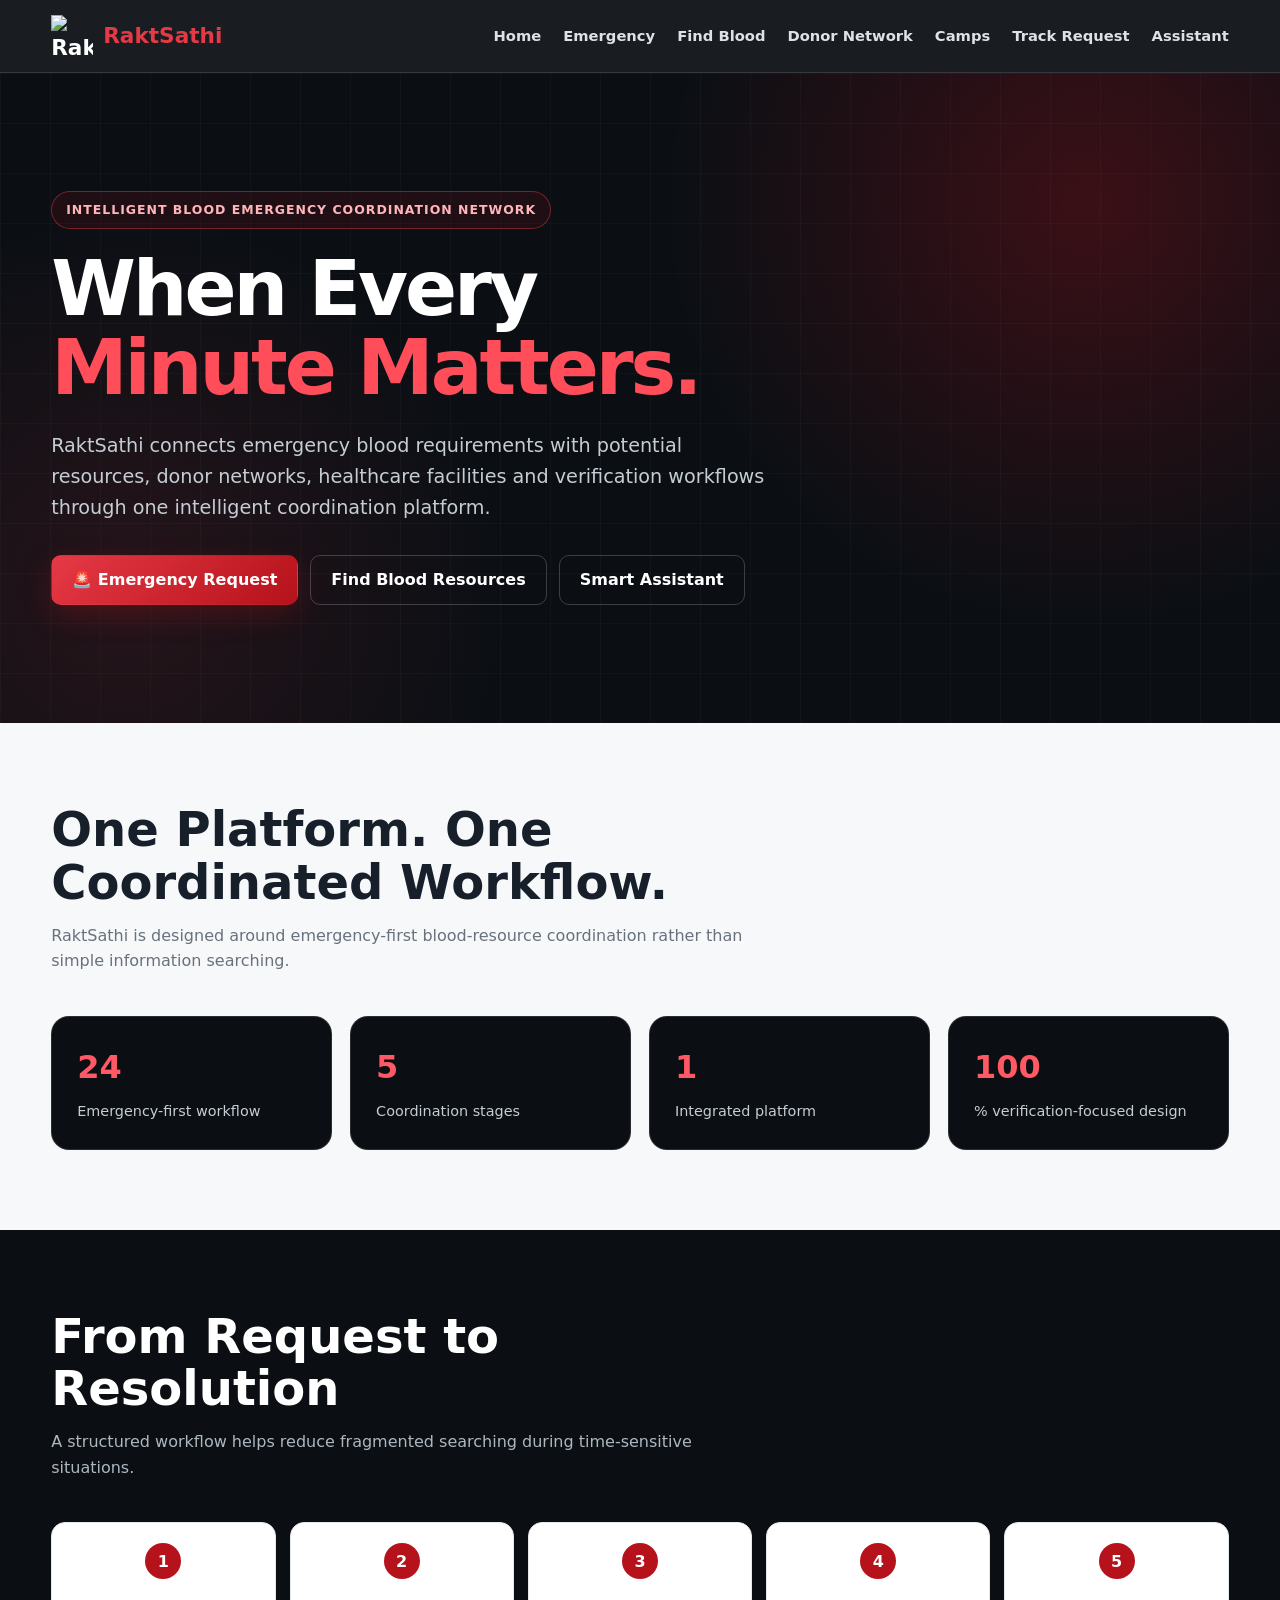
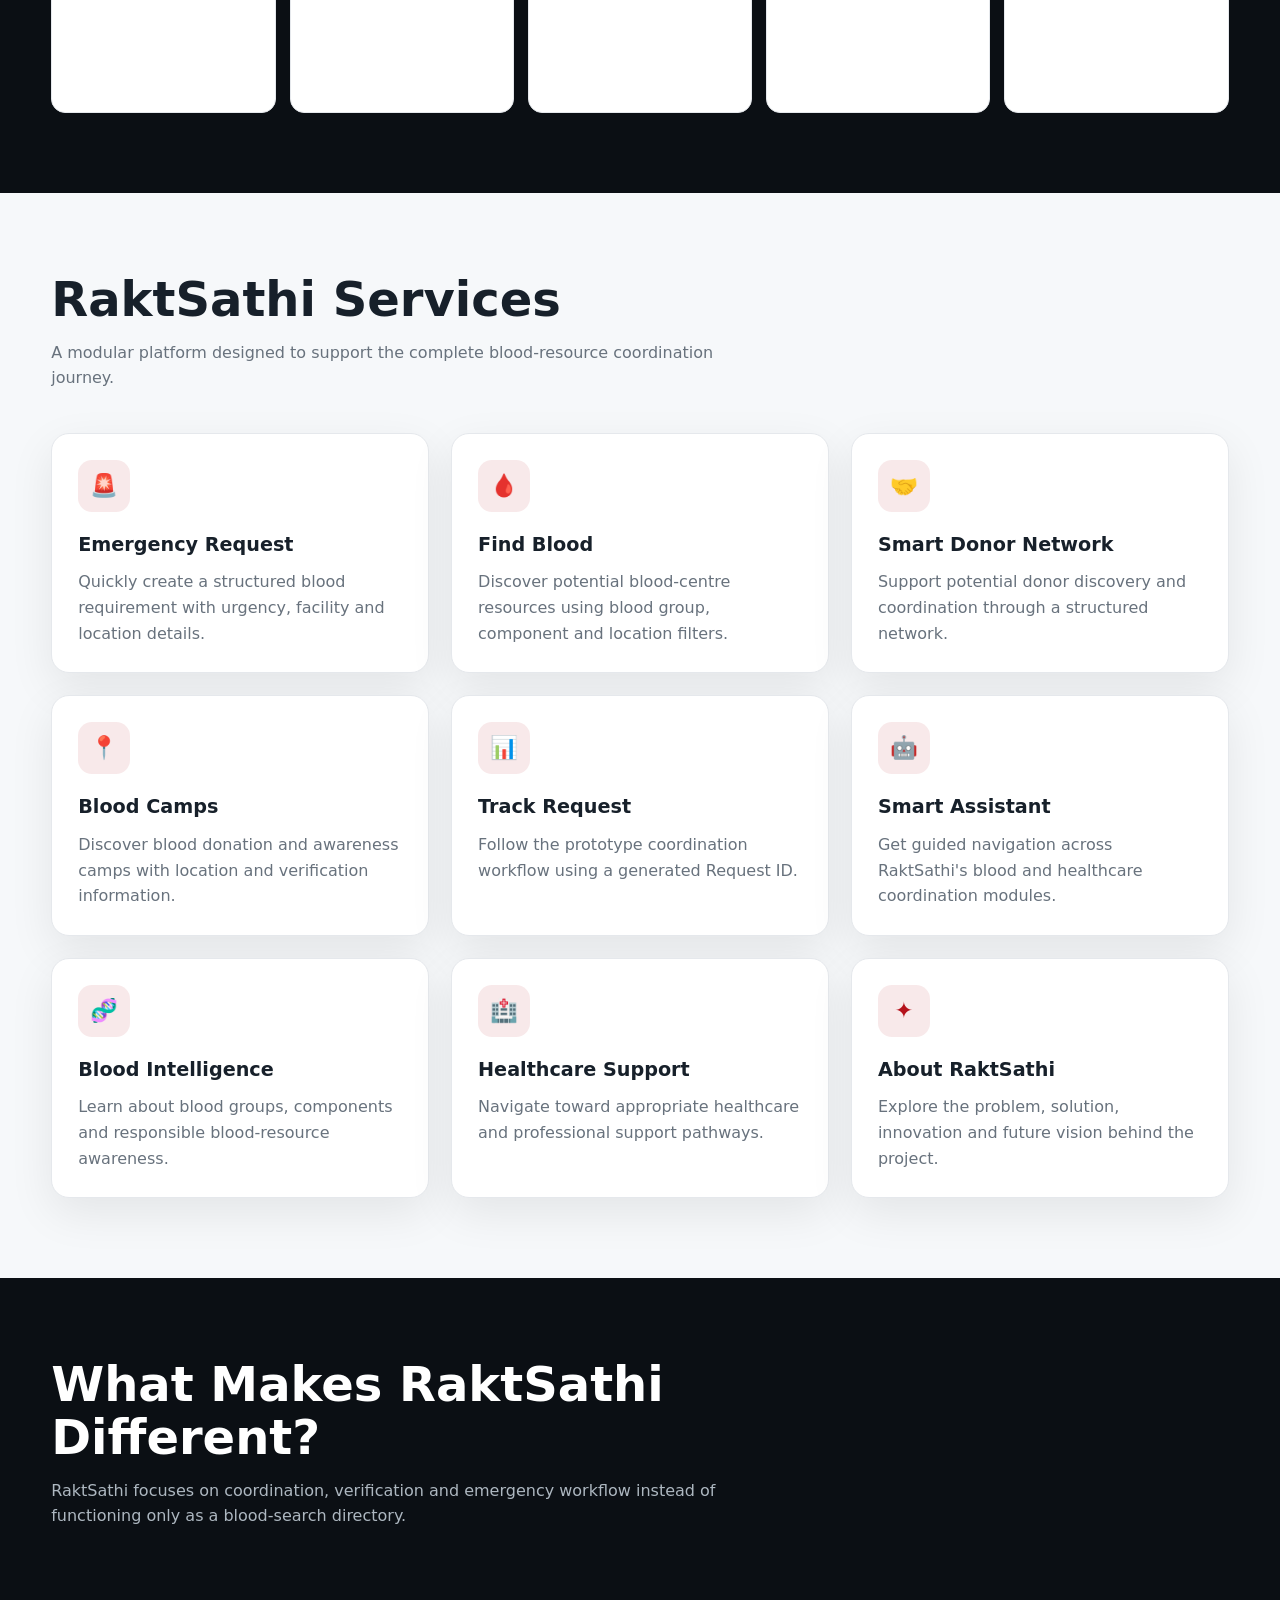
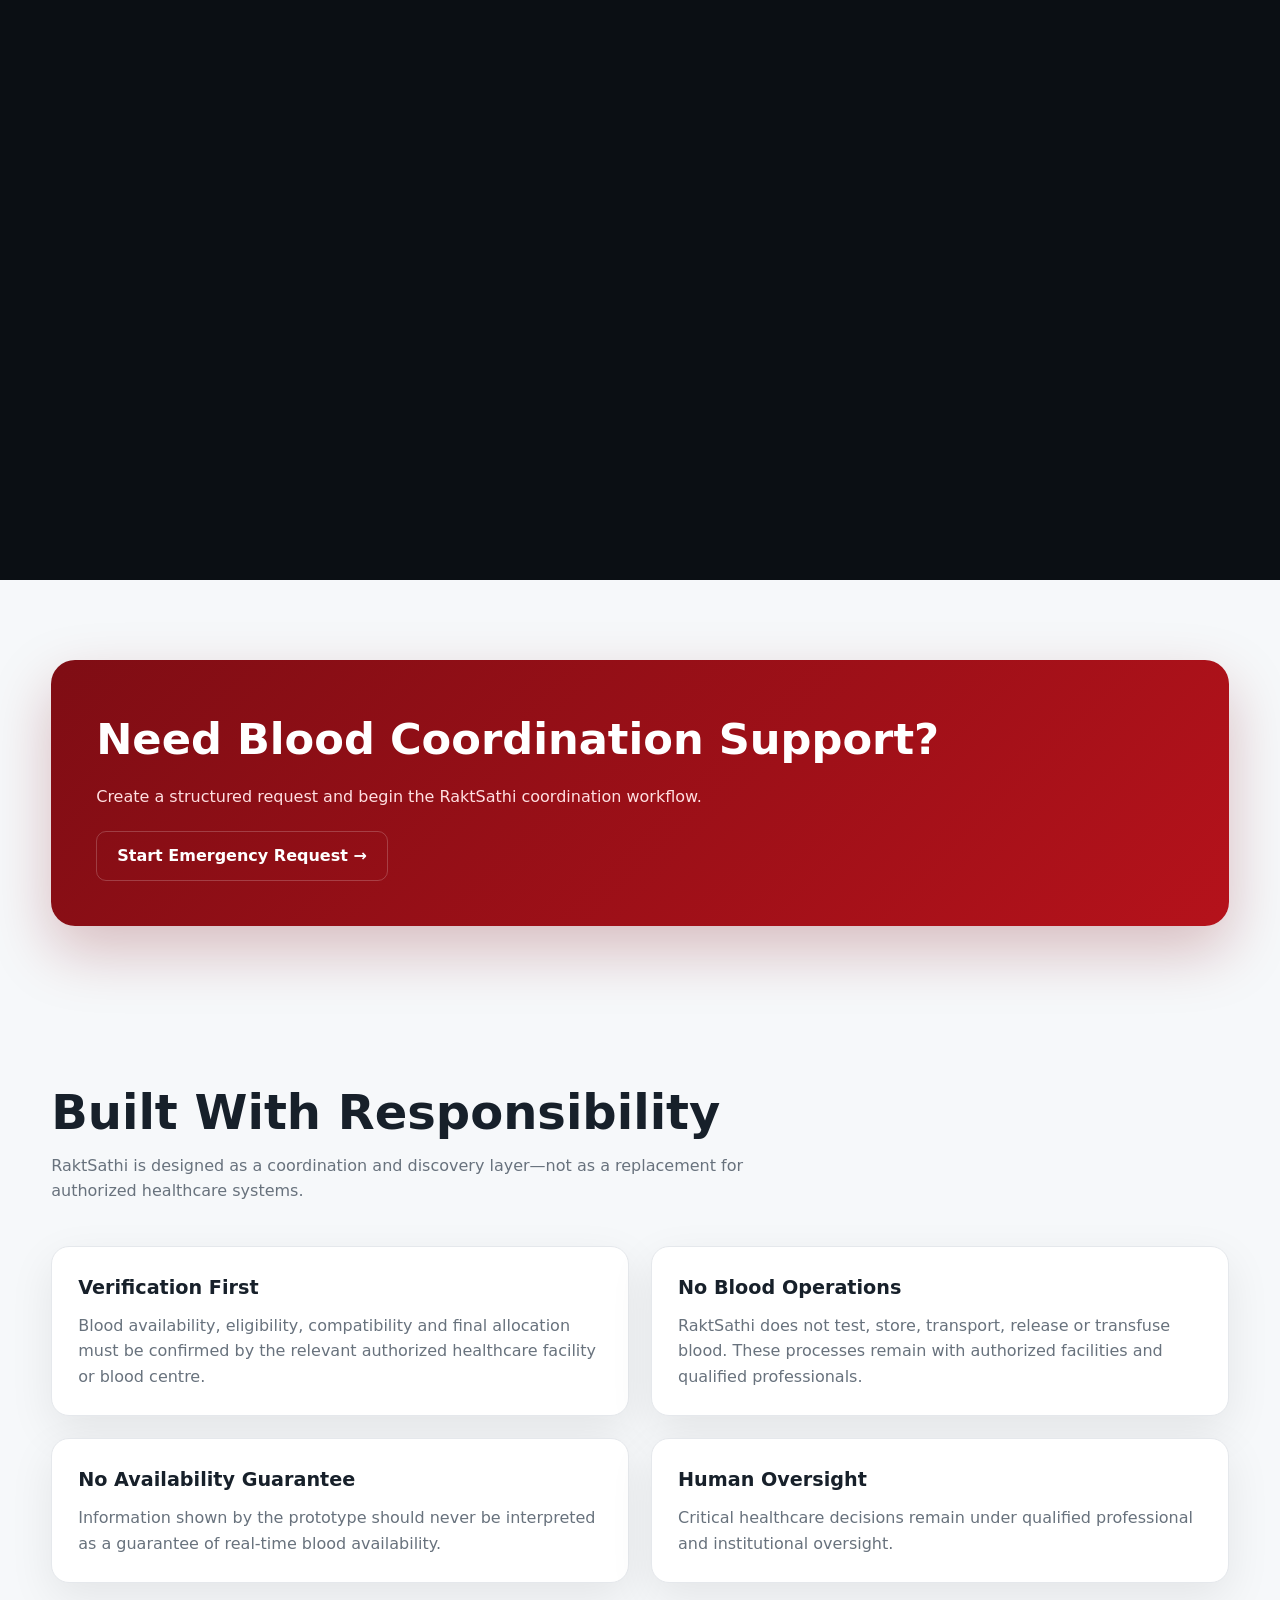
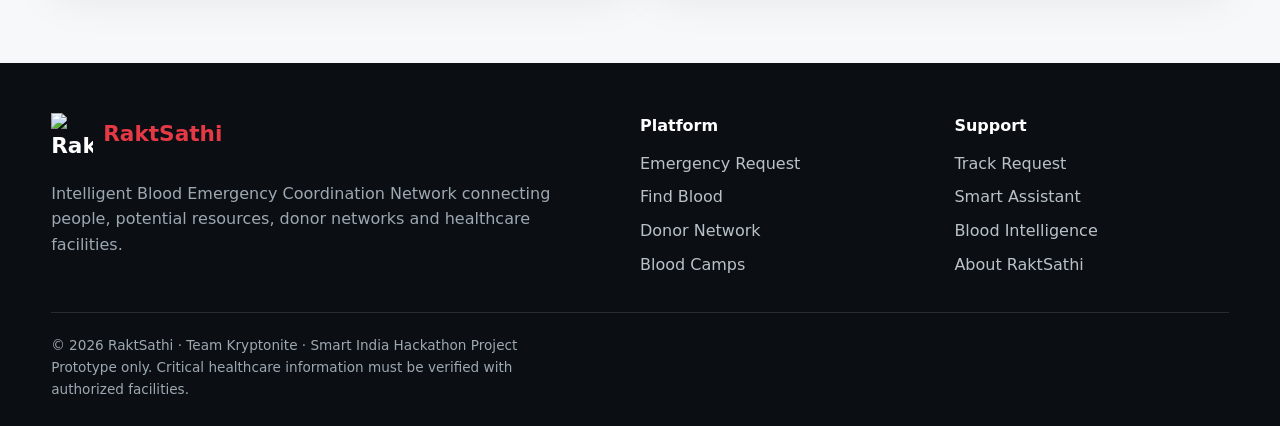
==== index.html @ 7c0083a7 "Update print statement from 'Hello' to 'Goodbye'" ====
<!DOCTYPE html>
<html lang="en">
<head>
  <meta charset="UTF-8">

  <meta
    name="viewport"
    content="width=device-width, initial-scale=1.0"
  >

  <meta
    name="theme-color"
    content="#8B0000"
  >

  <meta
    name="description"
    content="RaktSathi - Intelligent Blood Emergency Coordination Network connecting emergency blood requirements with potential resources, donor networks, healthcare facilities and verification workflows."
  >

  <title>
    RaktSathi | Intelligent Blood Emergency Coordination Network
  </title>

  <!-- Favicon -->
  <link
    rel="icon"
    type="image/png"
    href="raktsathi-logo.png"
  >

  <!-- PWA Manifest -->
  <link
    rel="manifest"
    href="manifest.json"
  >

  <!-- Main Stylesheet -->
  <link
    rel="stylesheet"
    href="css/style.css"
  >
</head>


<body>

  <!-- =====================================================
       HEADER
       ===================================================== -->

  <header class="site-header">

    <div class="container">

      <a
        href="index.html"
        class="logo"
        aria-label="RaktSathi Home"
      >

        <img
          src="raktsathi-logo.png"
          alt="RaktSathi Logo"
        >

        <span>RaktSathi</span>

      </a>


      <!-- Mobile Menu Button -->

      <button
        class="menu-toggle"
        type="button"
        aria-label="Open navigation menu"
      >
        ☰
      </button>


      <!-- Navigation -->

      <nav>

        <a href="index.html">
          Home
        </a>

        <a href="emergency.html">
          Emergency
        </a>

        <a href="find-blood.html">
          Find Blood
        </a>

        <a href="donor.html">
          Donor Network
        </a>

        <a href="camps.html">
          Camps
        </a>

        <a href="blood-request.html">
          Track Request
        </a>

        <a href="assistant.html">
          Assistant
        </a>

      </nav>

    </div>

  </header>



  <!-- =====================================================
       HERO
       ===================================================== -->

  <main>

    <section class="hero">

      <div class="container">

        <div class="hero-content">

          <div class="hero-badge">
            INTELLIGENT BLOOD EMERGENCY
            COORDINATION NETWORK
          </div>


          <h1>
            When Every
            <span>Minute Matters.</span>
          </h1>


          <p>
            RaktSathi connects emergency blood requirements
            with potential resources, donor networks,
            healthcare facilities and verification workflows
            through one intelligent coordination platform.
          </p>


          <div class="hero-actions">

            <a
              href="emergency.html"
              class="btn btn-primary"
            >
              🚨 Emergency Request
            </a>


            <a
              href="find-blood.html"
              class="btn btn-secondary"
            >
              Find Blood Resources
            </a>


            <a
              href="assistant.html"
              class="btn btn-secondary"
            >
              Smart Assistant
            </a>

          </div>

        </div>

      </div>

    </section>



    <!-- ===================================================
         INTRO / STATS
         =================================================== -->

    <section>

      <div class="container">

        <div class="section-heading">

          <h2>
            One Platform. One Coordinated Workflow.
          </h2>

          <p>
            RaktSathi is designed around emergency-first
            blood-resource coordination rather than simple
            information searching.
          </p>

        </div>


        <div class="stats">

          <div class="stat">

            <span
              class="stat-number"
              data-counter="24"
            >
              24
            </span>

            <span class="stat-label">
              Emergency-first workflow
            </span>

          </div>


          <div class="stat">

            <span
              class="stat-number"
              data-counter="5"
            >
              5
            </span>

            <span class="stat-label">
              Coordination stages
            </span>

          </div>


          <div class="stat">

            <span
              class="stat-number"
              data-counter="1"
            >
              1
            </span>

            <span class="stat-label">
              Integrated platform
            </span>

          </div>


          <div class="stat">

            <span
              class="stat-number"
              data-counter="100"
            >
              100
            </span>

            <span class="stat-label">
              % verification-focused design
            </span>

          </div>

        </div>

      </div>

    </section>



    <!-- ===================================================
         CORE WORKFLOW
         =================================================== -->

    <section class="dark-section">

      <div class="container">

        <div class="section-heading">

          <h2>
            From Request to Resolution
          </h2>

          <p>
            A structured workflow helps reduce fragmented
            searching during time-sensitive situations.
          </p>

        </div>


        <div class="workflow">

          <div class="workflow-step">

            <div class="step-number">
              1
            </div>

            <strong>
              Request
            </strong>

            <p>
              Create an emergency blood requirement.
            </p>

          </div>


          <div class="workflow-step">

            <div class="step-number">
              2
            </div>

            <strong>
              Match
            </strong>

            <p>
              Discover potential blood resources.
            </p>

          </div>


          <div class="workflow-step">

            <div class="step-number">
              3
            </div>

            <strong>
              Coordinate
            </strong>

            <p>
              Connect relevant resources and stakeholders.
            </p>

          </div>


          <div class="workflow-step">

            <div class="step-number">
              4
            </div>

            <strong>
              Verify
            </strong>

            <p>
              Confirm critical information with the
              authorized facility.
            </p>

          </div>


          <div class="workflow-step">

            <div class="step-number">
              5
            </div>

            <strong>
              Resolve
            </strong>

            <p>
              Track the request toward closure.
            </p>

          </div>

        </div>

      </div>

    </section>



    <!-- ===================================================
         SERVICES
         =================================================== -->

    <section>

      <div class="container">

        <div class="section-heading">

          <h2>
            RaktSathi Services
          </h2>

          <p>
            A modular platform designed to support the
            complete blood-resource coordination journey.
          </p>

        </div>


        <div class="grid grid-3">


          <!-- Emergency -->

          <a
            href="emergency.html"
            class="service-card"
          >

            <div class="service-icon">
              🚨
            </div>

            <h3>
              Emergency Request
            </h3>

            <p>
              Quickly create a structured blood requirement
              with urgency, facility and location details.
            </p>

          </a>


          <!-- Find Blood -->

          <a
            href="find-blood.html"
            class="service-card"
          >

            <div class="service-icon">
              🩸
            </div>

            <h3>
              Find Blood
            </h3>

            <p>
              Discover potential blood-centre resources
              using blood group, component and location
              filters.
            </p>

          </a>


          <!-- Donor -->

          <a
            href="donor.html"
            class="service-card"
          >

            <div class="service-icon">
              🤝
            </div>

            <h3>
              Smart Donor Network
            </h3>

            <p>
              Support potential donor discovery and
              coordination through a structured network.
            </p>

          </a>


          <!-- Camps -->

          <a
            href="camps.html"
            class="service-card"
          >

            <div class="service-icon">
              📍
            </div>

            <h3>
              Blood Camps
            </h3>

            <p>
              Discover blood donation and awareness camps
              with location and verification information.
            </p>

          </a>


          <!-- Tracking -->

          <a
            href="blood-request.html"
            class="service-card"
          >

            <div class="service-icon">
              📊
            </div>

            <h3>
              Track Request
            </h3>

            <p>
              Follow the prototype coordination workflow
              using a generated Request ID.
            </p>

          </a>


          <!-- Assistant -->

          <a
            href="assistant.html"
            class="service-card"
          >

            <div class="service-icon">
              🤖
            </div>

            <h3>
              Smart Assistant
            </h3>

            <p>
              Get guided navigation across RaktSathi's
              blood and healthcare coordination modules.
            </p>

          </a>


          <!-- Education -->

          <a
            href="blood-education.html"
            class="service-card"
          >

            <div class="service-icon">
              🧬
            </div>

            <h3>
              Blood Intelligence
            </h3>

            <p>
              Learn about blood groups, components and
              responsible blood-resource awareness.
            </p>

          </a>


          <!-- Healthcare -->

          <a
            href="medicine.html"
            class="service-card"
          >

            <div class="service-icon">
              🏥
            </div>

            <h3>
              Healthcare Support
            </h3>

            <p>
              Navigate toward appropriate healthcare and
              professional support pathways.
            </p>

          </a>


          <!-- About -->

          <a
            href="about.html"
            class="service-card"
          >

            <div class="service-icon">
              ✦
            </div>

            <h3>
              About RaktSathi
            </h3>

            <p>
              Explore the problem, solution, innovation and
              future vision behind the project.
            </p>

          </a>

        </div>

      </div>

    </section>



    <!-- ===================================================
         INNOVATION
         =================================================== -->

    <section class="dark-section">

      <div class="container">

        <div class="section-heading">

          <h2>
            What Makes RaktSathi Different?
          </h2>

          <p>
            RaktSathi focuses on coordination, verification
            and emergency workflow instead of functioning
            only as a blood-search directory.
          </p>

        </div>


        <div class="grid grid-3">


          <div class="innovation-card">

            <div class="feature-icon">
              ⚡
            </div>

            <h3>
              Emergency-First Design
            </h3>

            <p>
              The platform starts with the actual requirement
              and guides the user through a structured
              coordination workflow.
            </p>

          </div>


          <div class="innovation-card">

            <div class="feature-icon">
              🧠
            </div>

            <h3>
              Smart Matching
            </h3>

            <p>
              Future-ready matching can consider blood group,
              component, location and relevant availability
              signals.
            </p>

          </div>


          <div class="innovation-card">

            <div class="feature-icon">
              ✓
            </div>

            <h3>
              Verification Layer
            </h3>

            <p>
              Critical information is clearly marked for
              confirmation with authorized healthcare
              facilities.
            </p>

          </div>


          <div class="innovation-card">

            <div class="feature-icon">
              📈
            </div>

            <h3>
              Decision Support
            </h3>

            <p>
              Future analytics can identify demand patterns
              and support better resource coordination.
            </p>

          </div>


          <div class="innovation-card">

            <div class="feature-icon">
              🔄
            </div>

            <h3>
              Request Tracking
            </h3>

            <p>
              A structured status flow makes the coordination
              journey easier to understand.
            </p>

          </div>


          <div class="innovation-card">

            <div class="feature-icon">
              🌐
            </div>

            <h3>
              Modular Architecture
            </h3>

            <p>
              Emergency requests, resource discovery,
              donor networks, camps and assistance can evolve
              independently.
            </p>

          </div>

        </div>

      </div>

    </section>



    <!-- ===================================================
         EMERGENCY CTA
         =================================================== -->

    <section>

      <div class="container">

        <div class="emergency-cta">

          <h2>
            Need Blood Coordination Support?
          </h2>

          <p>
            Create a structured request and begin the
            RaktSathi coordination workflow.
          </p>

          <a
            href="emergency.html"
            class="btn btn-secondary"
          >
            Start Emergency Request →
          </a>

        </div>

      </div>

    </section>



    <!-- ===================================================
         SAFETY
         =================================================== -->

    <section>

      <div class="container">

        <div class="section-heading">

          <h2>
            Built With Responsibility
          </h2>

          <p>
            RaktSathi is designed as a coordination and
            discovery layer—not as a replacement for
            authorized healthcare systems.
          </p>

        </div>


        <div class="grid grid-2">


          <div class="card">

            <h3>
              Verification First
            </h3>

            <p>
              Blood availability, eligibility, compatibility
              and final allocation must be confirmed by the
              relevant authorized healthcare facility or
              blood centre.
            </p>

          </div>


          <div class="card">

            <h3>
              No Blood Operations
            </h3>

            <p>
              RaktSathi does not test, store, transport,
              release or transfuse blood. These processes
              remain with authorized facilities and qualified
              professionals.
            </p>

          </div>


          <div class="card">

            <h3>
              No Availability Guarantee
            </h3>

            <p>
              Information shown by the prototype should never
              be interpreted as a guarantee of real-time blood
              availability.
            </p>

          </div>


          <div class="card">

            <h3>
              Human Oversight
            </h3>

            <p>
              Critical healthcare decisions remain under
              qualified professional and institutional
              oversight.
            </p>

          </div>

        </div>

      </div>

    </section>

  </main>



  <!-- =====================================================
       FOOTER
       ===================================================== -->

  <footer>

    <div class="container">

      <div class="footer-grid">


        <div>

          <div class="brand">

            <img
              src="raktsathi-logo.png"
              alt="RaktSathi Logo"
            >

            <span>
              RaktSathi
            </span>

          </div>

          <br>

          <p>
            Intelligent Blood Emergency Coordination Network
            connecting people, potential resources, donor
            networks and healthcare facilities.
          </p>

        </div>


        <div>

          <h4>
            Platform
          </h4>

          <div class="footer-links">

            <a href="emergency.html">
              Emergency Request
            </a>

            <a href="find-blood.html">
              Find Blood
            </a>

            <a href="donor.html">
              Donor Network
            </a>

            <a href="camps.html">
              Blood Camps
            </a>

          </div>

        </div>


        <div>

          <h4>
            Support
          </h4>

          <div class="footer-links">

            <a href="blood-request.html">
              Track Request
            </a>

            <a href="assistant.html">
              Smart Assistant
            </a>

            <a href="blood-education.html">
              Blood Intelligence
            </a>

            <a href="about.html">
              About RaktSathi
            </a>

          </div>

        </div>

      </div>


      <div class="footer-bottom">

        <p>
          © 2026 RaktSathi · Team Kryptonite ·
          Smart India Hackathon Project
        </p>

        <p>
          Prototype only. Critical healthcare information
          must be verified with authorized facilities.
        </p>

      </div>

    </div>

  </footer>



  <!-- =====================================================
       SCRIPTS
       ===================================================== -->

  <script src="js/animations.js"></script>

  <script src="js/app.js"></script>


  <!-- Service Worker -->

  <script>

    if ("serviceWorker" in navigator) {

      window.addEventListener(
        "load",
        () => {

          navigator.serviceWorker
            .register("sw.js")
            .then(() => {

              console.log(
                "RaktSathi Service Worker registered."
              );

            })
            .catch(error => {

              console.error(
                "Service Worker registration failed:",
                error
              );

            });

        }
      );

    }

  </script>

</body>

</html>
---- css/style.css ----
/* =========================================================
   RaktSathi
   Intelligent Blood Emergency Coordination Network
   Premium Responsive Styles
   ========================================================= */

:root {
  --primary: #b5121b;
  --primary-dark: #7f0d14;
  --primary-light: #e63946;

  --dark: #0b0f14;
  --dark-2: #111820;
  --dark-3: #18212b;

  --white: #ffffff;
  --text: #17202a;
  --muted: #68727d;

  --border: rgba(255, 255, 255, 0.12);
  --light-border: #e5e8ec;

  --surface: #ffffff;
  --surface-soft: #f6f8fa;

  --shadow:
    0 15px 45px rgba(0, 0, 0, 0.08);

  --radius: 18px;
  --radius-small: 10px;

  --transition:
    0.3s ease;
}


/* =========================================================
   RESET
   ========================================================= */

* {
  box-sizing: border-box;
  margin: 0;
  padding: 0;
}

html {
  scroll-behavior: smooth;
}

body {
  font-family:
    Inter,
    system-ui,
    -apple-system,
    BlinkMacSystemFont,
    "Segoe UI",
    sans-serif;

  background: var(--surface-soft);
  color: var(--text);

  line-height: 1.6;
  overflow-x: hidden;
}

img {
  max-width: 100%;
  display: block;
}

a {
  color: inherit;
  text-decoration: none;
}

button,
input,
select,
textarea {
  font: inherit;
}


/* =========================================================
   CONTAINER
   ========================================================= */

.container {
  width: min(1180px, 92%);
  margin: 0 auto;
}


/* =========================================================
   HEADER
   ========================================================= */

header,
.site-header {
  position: sticky;
  top: 0;
  z-index: 1000;

  background:
    rgba(11, 15, 20, 0.94);

  backdrop-filter: blur(14px);

  border-bottom:
    1px solid var(--border);
}

header .container,
.site-header .container {
  min-height: 72px;

  display: flex;
  align-items: center;
  justify-content: space-between;
  gap: 24px;
}


/* =========================================================
   LOGO
   ========================================================= */

.logo,
.brand {
  display: flex;
  align-items: center;
  gap: 10px;

  font-weight: 800;
  font-size: 1.35rem;

  color: var(--white);
}

.logo img,
.brand img {
  width: 42px;
  height: 42px;
  object-fit: contain;
}

.logo span,
.brand span {
  color: var(--primary-light);
}


/* =========================================================
   NAVIGATION
   ========================================================= */

nav {
  display: flex;
  align-items: center;
  gap: 22px;
}

nav a {
  position: relative;

  color: #dce2e7;

  font-size: 0.92rem;
  font-weight: 600;

  transition:
    color var(--transition);
}

nav a:hover {
  color: var(--white);
}

nav a::after {
  content: "";

  position: absolute;
  left: 0;
  bottom: -7px;

  width: 0;
  height: 2px;

  background: var(--primary-light);

  transition:
    width var(--transition);
}

nav a:hover::after {
  width: 100%;
}


/* =========================================================
   MENU TOGGLE
   ========================================================= */

.menu-toggle {
  display: none;

  width: 42px;
  height: 42px;

  border: 1px solid var(--border);
  border-radius: 10px;

  background: transparent;
  color: var(--white);

  cursor: pointer;
}


/* =========================================================
   HERO
   ========================================================= */

.hero {
  position: relative;

  min-height: 650px;

  display: flex;
  align-items: center;

  padding: 90px 0;

  background:
    radial-gradient(
      circle at 85% 20%,
      rgba(181, 18, 27, 0.28),
      transparent 35%
    ),

    radial-gradient(
      circle at 10% 80%,
      rgba(230, 57, 70, 0.12),
      transparent 30%
    ),

    var(--dark);

  color: var(--white);

  overflow: hidden;
}

.hero::before {
  content: "";

  position: absolute;
  inset: 0;

  background-image:
    linear-gradient(
      rgba(255,255,255,0.025) 1px,
      transparent 1px
    ),
    linear-gradient(
      90deg,
      rgba(255,255,255,0.025) 1px,
      transparent 1px
    );

  background-size: 50px 50px;

  pointer-events: none;
}

.hero .container {
  position: relative;
  z-index: 2;
}

.hero-content {
  max-width: 780px;
}

.hero-badge {
  display: inline-flex;

  padding: 8px 14px;

  margin-bottom: 20px;

  border:
    1px solid rgba(230, 57, 70, 0.45);

  border-radius: 999px;

  background:
    rgba(181, 18, 27, 0.12);

  color: #ffb5ba;

  font-size: 0.78rem;
  font-weight: 800;

  letter-spacing: 0.08em;
}

.hero h1 {
  font-size:
    clamp(2.5rem, 6vw, 5rem);

  line-height: 1.03;

  letter-spacing: -0.04em;

  margin-bottom: 24px;
}

.hero h1 span {
  color: #ff4d5a;
}

.hero p {
  max-width: 720px;

  color: #c5cdd4;

  font-size:
    clamp(1rem, 2vw, 1.2rem);

  margin-bottom: 32px;
}


/* =========================================================
   BUTTONS
   ========================================================= */

.btn {
  display: inline-flex;

  align-items: center;
  justify-content: center;

  gap: 8px;

  min-height: 46px;

  padding: 11px 20px;

  border: 1px solid transparent;
  border-radius: 10px;

  cursor: pointer;

  font-weight: 750;

  transition:
    transform var(--transition),
    box-shadow var(--transition),
    background var(--transition),
    border-color var(--transition);
}

.btn:hover {
  transform: translateY(-2px);
}

.btn-primary {
  background:
    linear-gradient(
      135deg,
      var(--primary-light),
      var(--primary)
    );

  color: var(--white);

  box-shadow:
    0 10px 28px
    rgba(181, 18, 27, 0.25);
}

.btn-primary:hover {
  box-shadow:
    0 14px 34px
    rgba(181, 18, 27, 0.35);
}

.btn-secondary {
  background: transparent;

  color: inherit;

  border-color:
    rgba(255, 255, 255, 0.2);
}

.btn-secondary:hover {
  background:
    rgba(255, 255, 255, 0.08);
}

.btn-danger {
  background: #b5121b;
  color: #fff;
}


/* =========================================================
   HERO ACTIONS
   ========================================================= */

.hero-actions {
  display: flex;
  flex-wrap: wrap;
  gap: 12px;
}


/* =========================================================
   SECTION
   ========================================================= */

section {
  padding: 80px 0;
}

.section-heading {
  max-width: 720px;

  margin-bottom: 42px;
}

.section-heading h2 {
  font-size:
    clamp(2rem, 4vw, 3rem);

  line-height: 1.1;

  margin-bottom: 14px;
}

.section-heading p {
  color: var(--muted);
}


/* =========================================================
   GRID
   ========================================================= */

.grid {
  display: grid;
  gap: 22px;
}

.grid-2 {
  grid-template-columns:
    repeat(2, minmax(0, 1fr));
}

.grid-3 {
  grid-template-columns:
    repeat(3, minmax(0, 1fr));
}

.grid-4 {
  grid-template-columns:
    repeat(4, minmax(0, 1fr));
}


/* =========================================================
   CARDS
   ========================================================= */

.card,
.service-card,
.feature-card,
.innovation-card,
.blood-centre-card {
  background: var(--surface);

  border:
    1px solid var(--light-border);

  border-radius: var(--radius);

  padding: 26px;

  box-shadow: var(--shadow);

  transition:
    transform var(--transition),
    box-shadow var(--transition),
    border-color var(--transition);
}

.card:hover,
.service-card:hover,
.feature-card:hover,
.innovation-card:hover,
.blood-centre-card:hover,
.card.is-hovered,
.service-card.is-hovered,
.feature-card.is-hovered,
.innovation-card.is-hovered,
.blood-centre-card.is-hovered {
  transform: translateY(-6px);

  box-shadow:
    0 22px 55px
    rgba(0, 0, 0, 0.12);

  border-color:
    rgba(181, 18, 27, 0.25);
}

.card h3,
.service-card h3,
.feature-card h3,
.innovation-card h3,
.blood-centre-card h3 {
  margin-bottom: 9px;

  font-size: 1.2rem;
}

.card p,
.service-card p,
.feature-card p,
.innovation-card p {
  color: var(--muted);
}


/* =========================================================
   SERVICE ICON
   ========================================================= */

.service-icon,
.feature-icon {
  width: 52px;
  height: 52px;

  display: grid;
  place-items: center;

  margin-bottom: 18px;

  border-radius: 14px;

  background:
    rgba(181, 18, 27, 0.09);

  color: var(--primary);

  font-size: 1.4rem;
}


/* =========================================================
   WORKFLOW
   ========================================================= */

.workflow {
  display: grid;

  grid-template-columns:
    repeat(5, minmax(0, 1fr));

  gap: 14px;

  margin-top: 30px;
}

.workflow-step,
.step {
  position: relative;

  padding: 20px;

  border:
    1px solid var(--light-border);

  border-radius: 14px;

  background: var(--surface);

  text-align: center;
}

.step-number {
  width: 36px;
  height: 36px;

  display: grid;
  place-items: center;

  margin: 0 auto 10px;

  border-radius: 50%;

  background: var(--primary);

  color: var(--white);

  font-weight: 800;
}

.workflow-step.completed {
  border-color:
    rgba(181, 18, 27, 0.35);
}


/* =========================================================
   FORMS
   ========================================================= */

form {
  width: 100%;
}

.form-grid {
  display: grid;

  grid-template-columns:
    repeat(2, minmax(0, 1fr));

  gap: 18px;
}

.form-group {
  display: flex;
  flex-direction: column;

  gap: 7px;
}

.form-group.full {
  grid-column: 1 / -1;
}

label {
  font-size: 0.9rem;
  font-weight: 700;
}

input,
select,
textarea {
  width: 100%;

  padding: 12px 14px;

  border:
    1px solid var(--light-border);

  border-radius: 10px;

  background: var(--white);

  color: var(--text);

  outline: none;

  transition:
    border-color var(--transition),
    box-shadow var(--transition);
}

input:focus,
select:focus,
textarea:focus {
  border-color: var(--primary);

  box-shadow:
    0 0 0 3px
    rgba(181, 18, 27, 0.1);
}

textarea {
  min-height: 120px;
  resize: vertical;
}

.form-actions {
  display: flex;

  flex-wrap: wrap;

  gap: 12px;

  margin-top: 22px;
}


/* =========================================================
   MESSAGES
   ========================================================= */

.request-message,
.search-message,
.location-message,
.tracking-message {
  margin-top: 20px;

  padding: 15px 18px;

  border-radius: 12px;

  border: 1px solid var(--light-border);

  background: var(--surface-soft);
}

.request-message.success,
.search-message.success,
.location-message.success {
  border-color: #9bd4ae;
  background: #f1fbf4;
}

.request-message.error,
.search-message.error,
.location-message.error,
.tracking-message.error {
  border-color: #e6a2a7;
  background: #fff3f4;
}

.location-message.loading {
  background: #f4f6f8;
}

.location-message.info {
  background: #f5f7fa;
}


/* =========================================================
   BLOOD CENTRE
   ========================================================= */

.blood-centre-card {
  display: flex;
  flex-direction: column;

  gap: 12px;
}

.centre-badge {
  display: inline-flex;

  width: fit-content;

  padding: 5px 10px;

  border-radius: 999px;

  background:
    rgba(181, 18, 27, 0.09);

  color: var(--primary);

  font-size: 0.72rem;
  font-weight: 800;

  text-transform: uppercase;

  letter-spacing: 0.04em;
}

.centre-info p {
  margin-bottom: 5px;
}

.centre-actions {
  display: flex;

  flex-wrap: wrap;

  gap: 10px;

  margin-top: 8px;
}

.verification-note {
  padding-top: 12px;

  border-top:
    1px solid var(--light-border);

  color: var(--muted);

  font-size: 0.82rem;
}


/* =========================================================
   EMPTY STATE
   ========================================================= */

.empty-state {
  padding: 45px 20px;

  border:
    1px dashed #ccd2d8;

  border-radius: var(--radius);

  text-align: center;

  background: var(--white);
}

.empty-state h3 {
  margin-bottom: 8px;
}

.empty-state p {
  color: var(--muted);
}


/* =========================================================
   STATS
   ========================================================= */

.stats {
  display: grid;

  grid-template-columns:
    repeat(4, minmax(0, 1fr));

  gap: 18px;
}

.stat {
  padding: 25px;

  border-radius: var(--radius);

  background: var(--dark);

  color: var(--white);

  border:
    1px solid var(--border);
}

.stat-number {
  display: block;

  margin-bottom: 5px;

  font-size: 2rem;

  font-weight: 850;

  color: #ff5965;
}

.stat-label {
  color: #c5cdd4;

  font-size: 0.9rem;
}


/* =========================================================
   DARK SECTION
   ========================================================= */

.dark-section {
  background: var(--dark);
  color: var(--white);
}

.dark-section .section-heading p {
  color: #adb7c0;
}

.dark-section .card,
.dark-section .feature-card,
.dark-section .innovation-card {
  background: var(--dark-2);

  border-color: var(--border);

  color: var(--white);
}

.dark-section .card p,
.dark-section .feature-card p,
.dark-section .innovation-card p {
  color: #aeb8c1;
}


/* =========================================================
   EMERGENCY CTA
   ========================================================= */

.emergency-cta {
  position: relative;

  padding: 45px;

  border-radius: 24px;

  overflow: hidden;

  background:
    linear-gradient(
      135deg,
      #7f0d14,
      #b5121b
    );

  color: var(--white);

  box-shadow:
    0 25px 60px
    rgba(127, 13, 20, 0.25);
}

.emergency-cta h2 {
  font-size:
    clamp(1.8rem, 4vw, 2.7rem);

  margin-bottom: 10px;
}

.emergency-cta p {
  max-width: 700px;

  color: #ffdfe1;

  margin-bottom: 22px;
}


/* =========================================================
   TABLE
   ========================================================= */

.table-wrapper {
  width: 100%;
  overflow-x: auto;

  border-radius: var(--radius);

  box-shadow: var(--shadow);
}

table {
  width: 100%;

  border-collapse: collapse;

  background: var(--white);
}

th,
td {
  padding: 14px 16px;

  border-bottom:
    1px solid var(--light-border);

  text-align: left;
}

th {
  background: var(--dark);

  color: var(--white);

  font-size: 0.9rem;
}


/* =========================================================
   FOOTER
   ========================================================= */

footer {
  padding: 50px 0 25px;

  background: var(--dark);

  color: #c4ccd3;
}

.footer-grid {
  display: grid;

  grid-template-columns:
    2fr 1fr 1fr;

  gap: 40px;

  padding-bottom: 35px;
}

footer h3,
footer h4 {
  color: var(--white);

  margin-bottom: 12px;
}

footer p {
  max-width: 500px;

  color: #9da8b1;
}

footer a {
  color: #b9c2c9;

  transition:
    color var(--transition);
}

footer a:hover {
  color: var(--white);
}

.footer-links {
  display: flex;
  flex-direction: column;

  gap: 8px;
}

.footer-bottom {
  padding-top: 22px;

  border-top:
    1px solid var(--border);

  font-size: 0.85rem;

  color: #89949d;
}


/* =========================================================
   SCROLL ANIMATIONS
   ========================================================= */

.reveal,
.fade-up,
.animate-on-scroll,
.service-card,
.feature-card,
.step,
.innovation-card {
  opacity: 0;

  transform:
    translateY(22px);

  transition:
    opacity 0.7s ease,
    transform 0.7s ease;
}

.reveal.visible,
.fade-up.visible,
.animate-on-scroll.visible,
.service-card.visible,
.feature-card.visible,
.step.visible,
.innovation-card.visible {
  opacity: 1;

  transform:
    translateY(0);
}


/* =========================================================
   REDUCED MOTION
   ========================================================= */

.reduce-motion *,
@media (prefers-reduced-motion: reduce) {
  animation-duration: 0.01ms !important;
  animation-iteration-count: 1 !important;
  scroll-behavior: auto !important;
  transition-duration: 0.01ms !important;
}


/* =========================================================
   RESPONSIVE
   ========================================================= */

@media (max-width: 900px) {

  nav {
    gap: 14px;
  }

  .grid-4,
  .stats {
    grid-template-columns:
      repeat(2, minmax(0, 1fr));
  }

  .grid-3 {
    grid-template-columns:
      repeat(2, minmax(0, 1fr));
  }

  .workflow {
    grid-template-columns:
      repeat(3, minmax(0, 1fr));
  }

  .footer-grid {
    grid-template-columns:
      1fr 1fr;
  }
}


@media (max-width: 700px) {

  header .container,
  .site-header .container {
    min-height: 64px;
  }

  .menu-toggle {
    display: grid;
    place-items: center;
  }

  nav {
    position: absolute;

    top: 64px;
    left: 0;
    right: 0;

    display: none;

    flex-direction: column;
    align-items: stretch;

    padding: 18px;

    background: var(--dark);

    border-bottom:
      1px solid var(--border);
  }

  nav.active {
    display: flex;
  }

  nav a {
    padding: 10px 5px;
  }

  .hero {
    min-height: 580px;

    padding: 70px 0;
  }

  section {
    padding: 60px 0;
  }

  .grid-2,
  .grid-3,
  .grid-4,
  .stats,
  .form-grid {
    grid-template-columns: 1fr;
  }

  .workflow {
    grid-template-columns: 1fr;
  }

  .form-group.full {
    grid-column: auto;
  }

  .footer-grid {
    grid-template-columns: 1fr;
  }

  .emergency-cta {
    padding: 30px 22px;
  }
}


@media (max-width: 480px) {

  .container {
    width: 91%;
  }

  .hero h1 {
    font-size: 2.45rem;
  }

  .hero-actions,
  .form-actions,
  .centre-actions {
    flex-direction: column;
  }

  .hero-actions .btn,
  .form-actions .btn,
  .centre-actions .btn {
    width: 100%;
  }

  .card,
  .service-card,
  .feature-card,
  .innovation-card,
  .blood-centre-card {
    padding: 21px;
  }
}
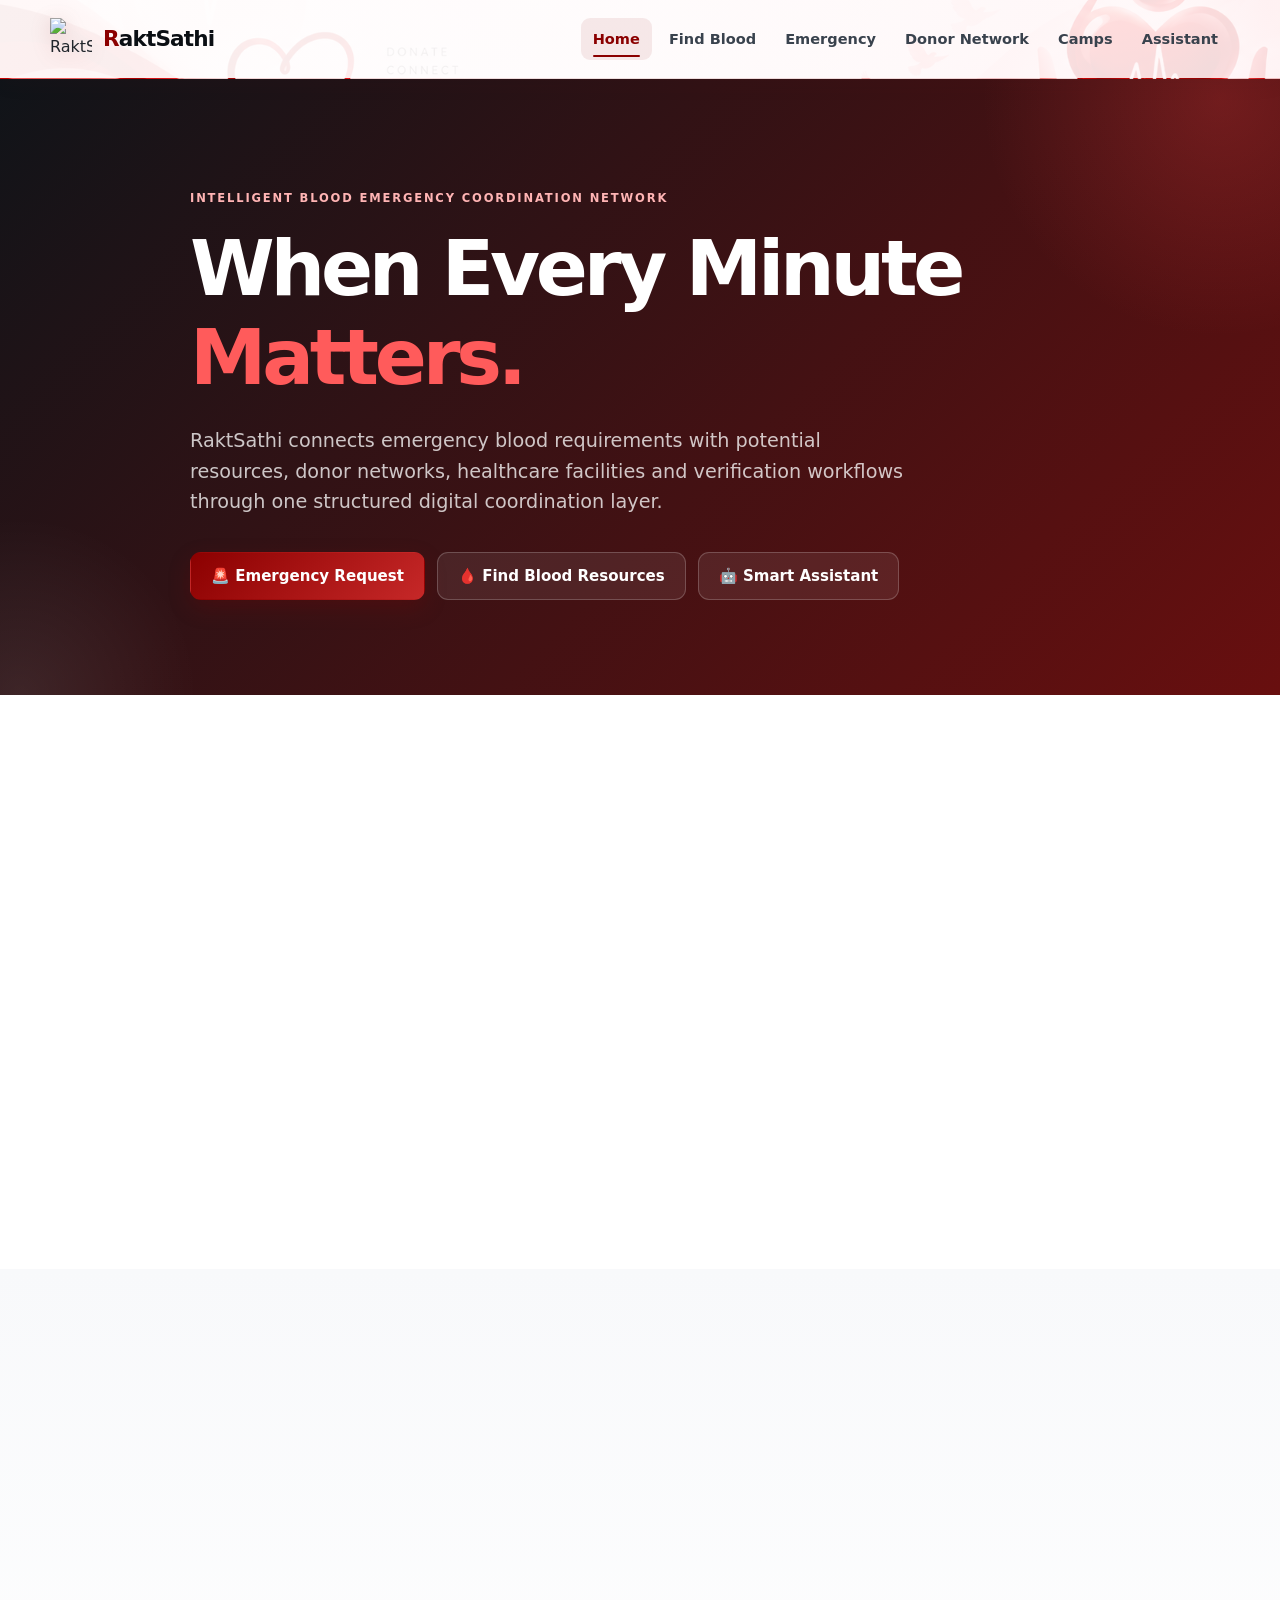
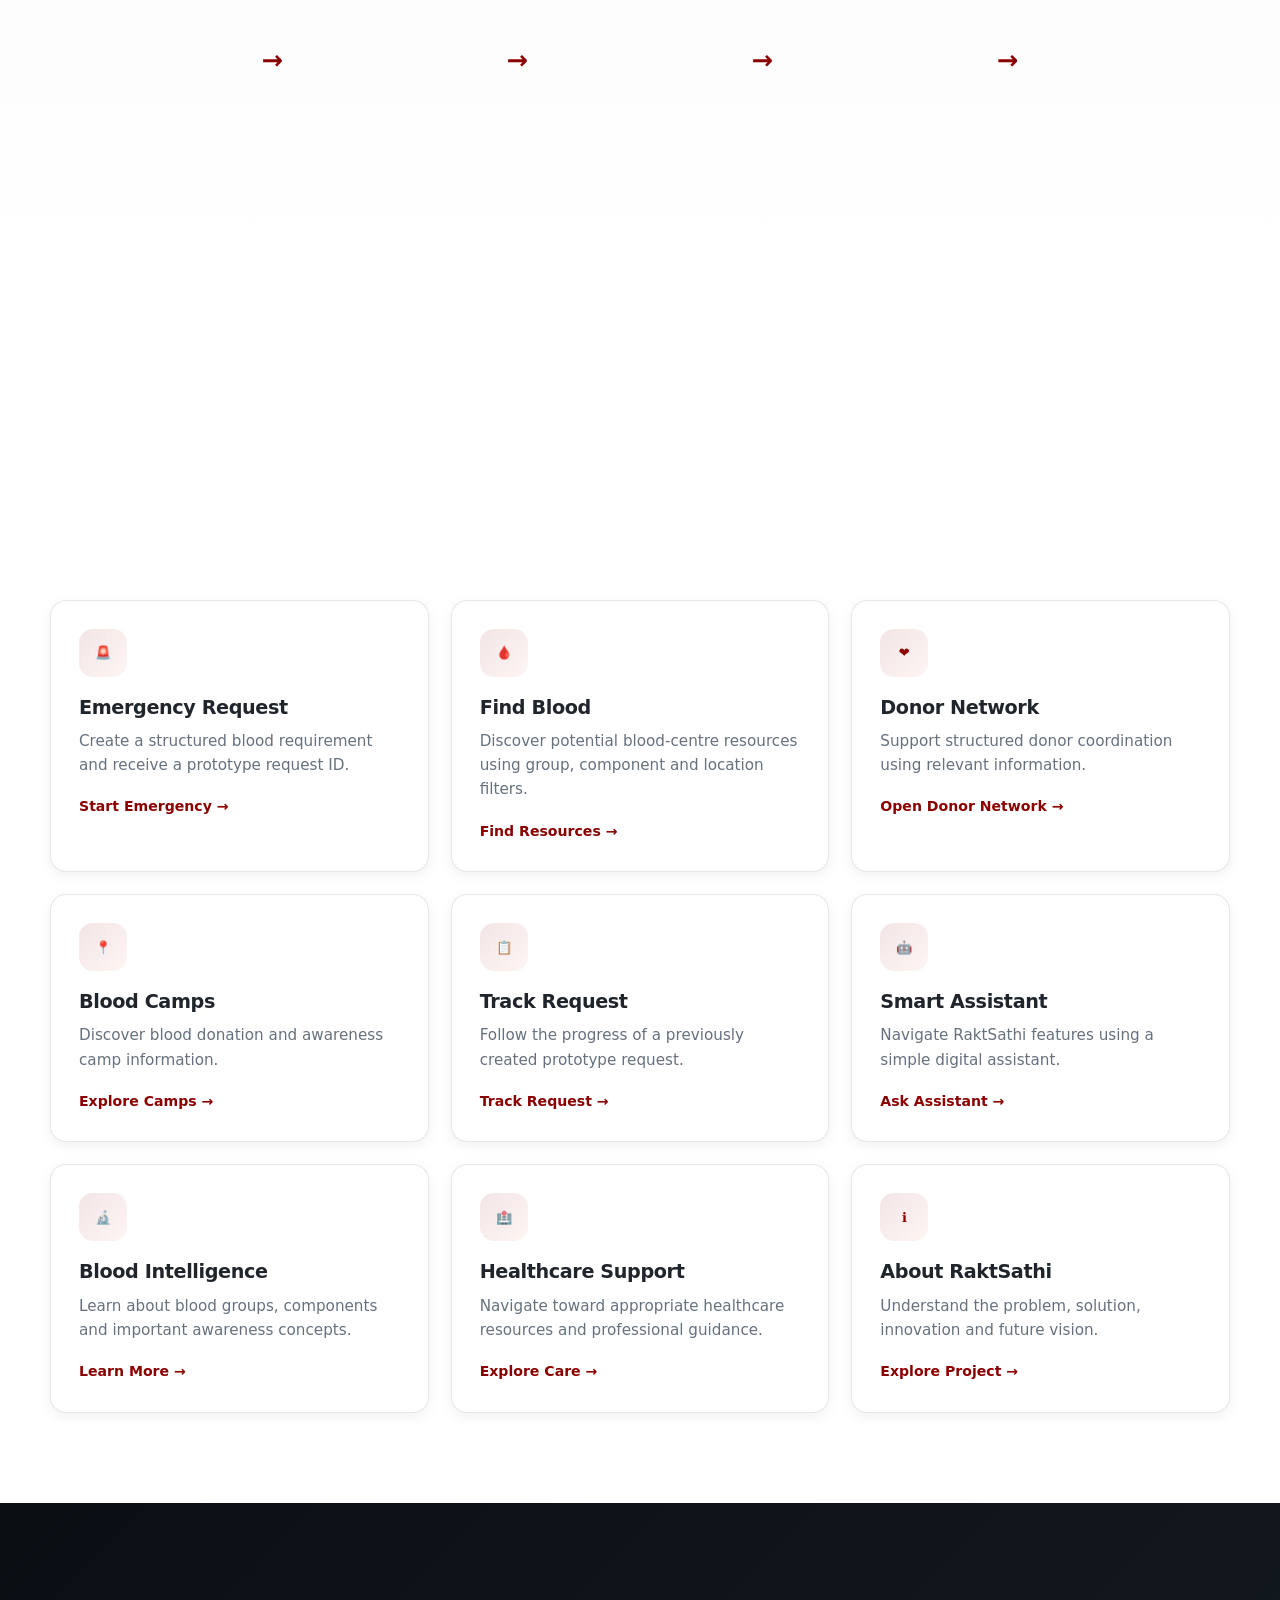
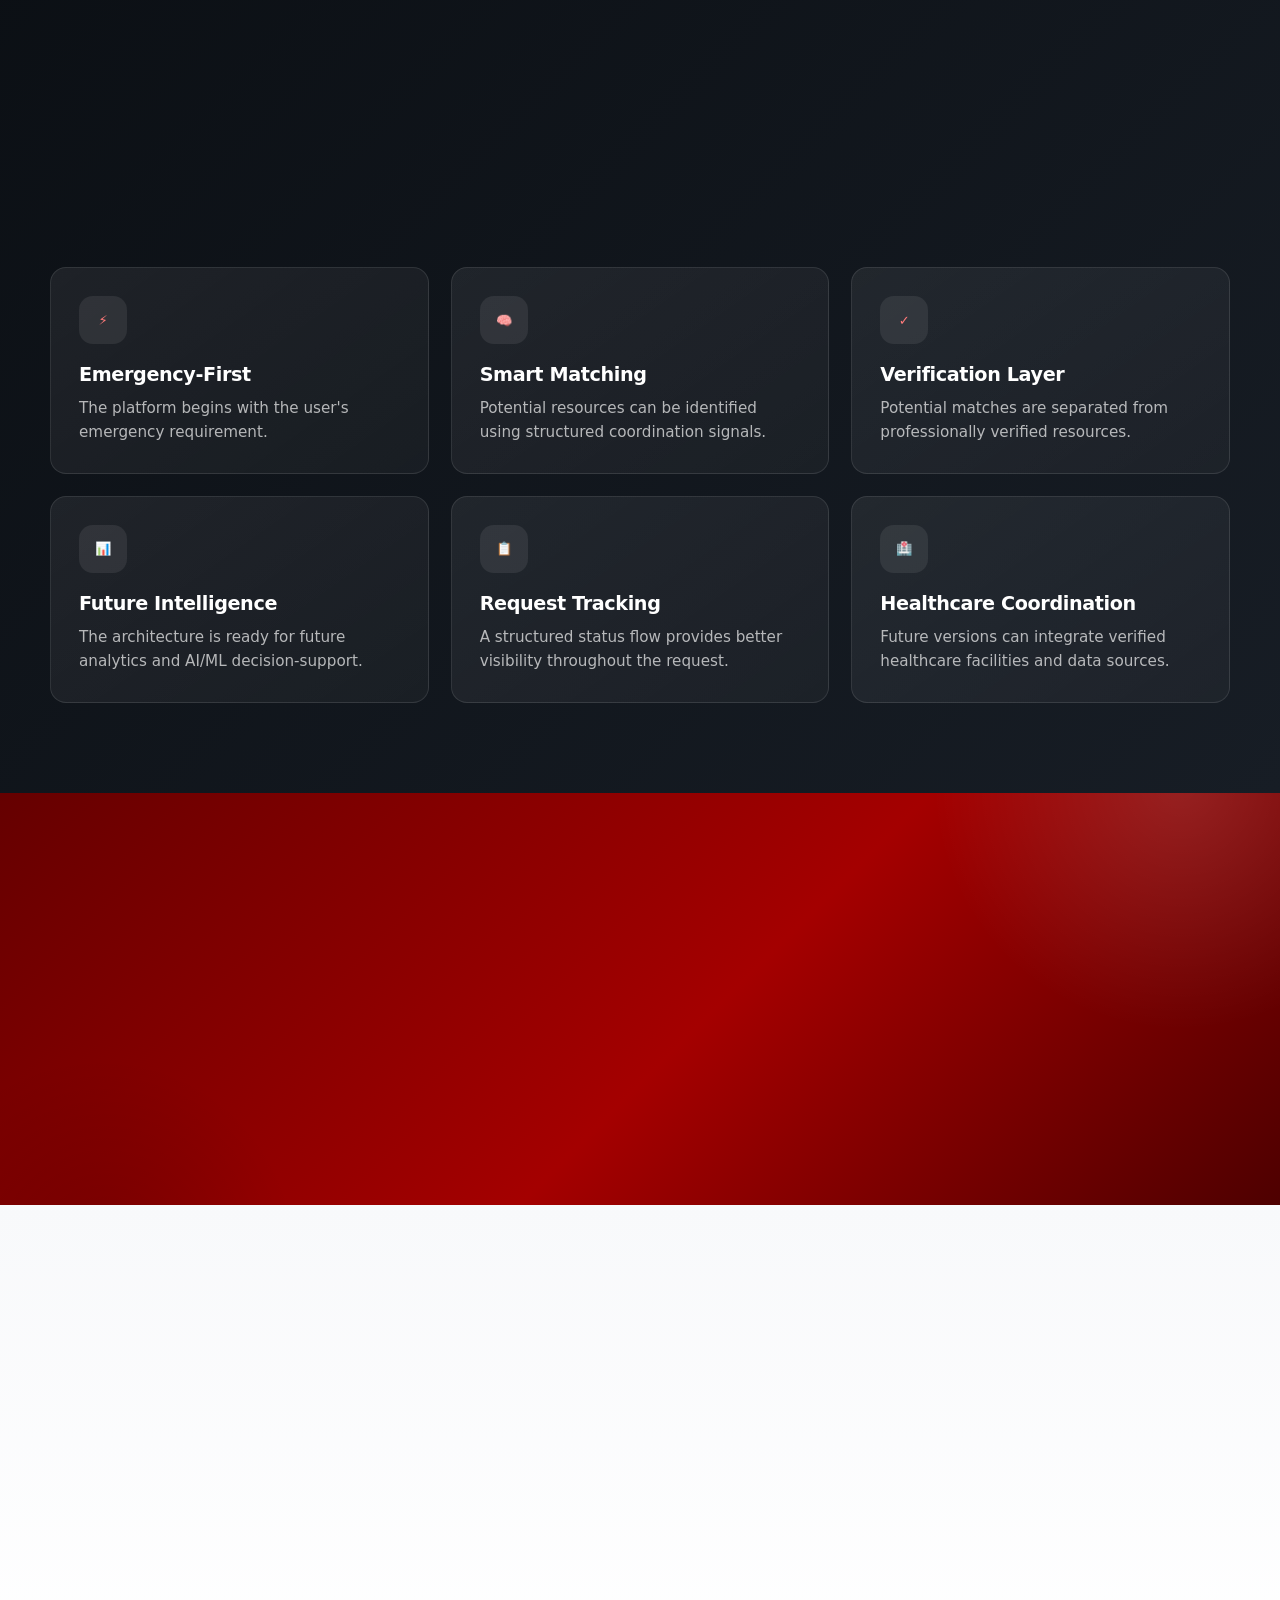
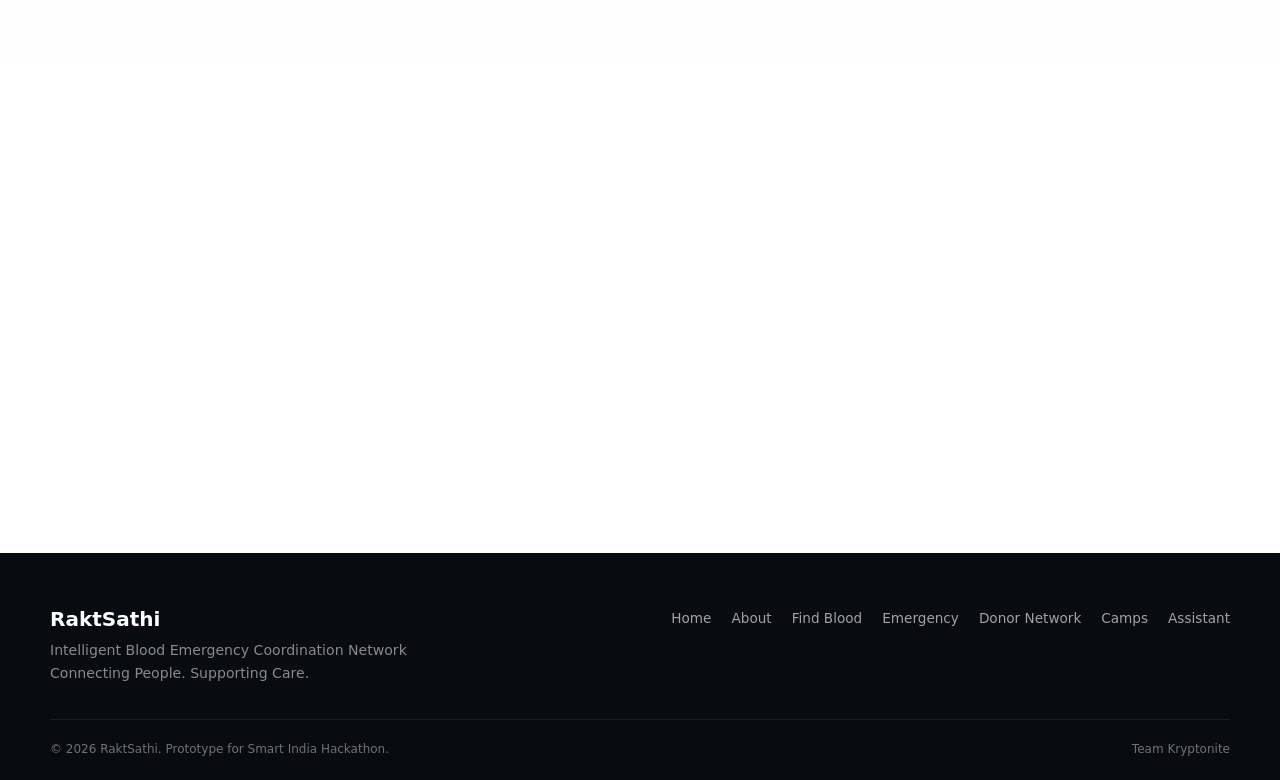
==== commit cb38c87a: "Refactor index.html for improved clarity and structure Updated content for clarity and brevity, incl" ====
--- a/index.html
+++ b/index.html
@@ -1,6 +1,8 @@
 <!DOCTYPE html>
 <html lang="en">
+
 <head>
+
   <meta charset="UTF-8">
 
   <meta
@@ -15,35 +17,34 @@
 
   <meta
     name="description"
-    content="RaktSathi - Intelligent Blood Emergency Coordination Network connecting emergency blood requirements with potential resources, donor networks, healthcare facilities and verification workflows."
+    content="RaktSathi - Intelligent Blood Emergency Coordination Network."
   >
 
   <title>
-    RaktSathi | Intelligent Blood Emergency Coordination Network
+    RaktSathi | Intelligent Blood Emergency Coordination
   </title>
 
-  <!-- Favicon -->
-  <link
-    rel="icon"
-    type="image/png"
-    href="raktsathi-logo.png"
-  >
-
-  <!-- PWA Manifest -->
   <link
     rel="manifest"
     href="manifest.json"
   >
 
-  <!-- Main Stylesheet -->
+  <link
+    rel="icon"
+    href="raktsathi-logo.png"
+    type="image/png"
+  >
+
   <link
     rel="stylesheet"
     href="css/style.css"
   >
+
 </head>
 
 
 <body>
+
 
   <!-- =====================================================
        HEADER
@@ -51,51 +52,52 @@
 
   <header class="site-header">
 
-    <div class="container">
+    <div class="container nav-container">
+
+
+      <!-- LOGO + BRAND -->
 
       <a
         href="index.html"
-        class="logo"
+        class="brand"
         aria-label="RaktSathi Home"
       >
 
         <img
           src="raktsathi-logo.png"
           alt="RaktSathi Logo"
+          class="brand-logo"
         >
 
-        <span>RaktSathi</span>
+        <span class="brand-text">
+          RaktSathi
+        </span>
 
       </a>
 
 
-      <!-- Mobile Menu Button -->
-
-      <button
-        class="menu-toggle"
-        type="button"
-        aria-label="Open navigation menu"
+      <!-- NAVIGATION -->
+
+      <nav
+        class="main-nav"
+        aria-label="Main navigation"
       >
-        ☰
-      </button>
-
-
-      <!-- Navigation -->
-
-      <nav>
-
-        <a href="index.html">
+
+        <a
+          href="index.html"
+          class="active"
+        >
           Home
+        </a>
+
+        <a href="find-blood.html">
+          Find Blood
         </a>
 
         <a href="emergency.html">
           Emergency
         </a>
 
-        <a href="find-blood.html">
-          Find Blood
-        </a>
-
         <a href="donor.html">
           Donor Network
         </a>
@@ -104,10 +106,6 @@
           Camps
         </a>
 
-        <a href="blood-request.html">
-          Track Request
-        </a>
-
         <a href="assistant.html">
           Assistant
         </a>
@@ -121,159 +119,161 @@
 
 
   <!-- =====================================================
-       HERO
+       MAIN
        ===================================================== -->
 
   <main>
 
-    <section class="hero">
+
+    <!-- ===================================================
+         HERO
+         =================================================== -->
+
+    <section class="hero hero-dark">
+
+      <div class="container hero-content">
+
+
+        <span class="eyebrow">
+          INTELLIGENT BLOOD EMERGENCY COORDINATION NETWORK
+        </span>
+
+
+        <h1>
+
+          When Every Minute
+          <span>Matters.</span>
+
+        </h1>
+
+
+        <p class="hero-text">
+
+          RaktSathi connects emergency blood requirements
+          with potential resources, donor networks,
+          healthcare facilities and verification workflows
+          through one structured digital coordination layer.
+
+        </p>
+
+
+        <div class="hero-actions">
+
+
+          <a
+            href="emergency.html"
+            class="btn btn-primary"
+          >
+            🚨 Emergency Request
+          </a>
+
+
+          <a
+            href="find-blood.html"
+            class="btn btn-secondary"
+          >
+            🩸 Find Blood Resources
+          </a>
+
+
+          <a
+            href="assistant.html"
+            class="btn btn-secondary"
+          >
+            🤖 Smart Assistant
+          </a>
+
+
+        </div>
+
+      </div>
+
+    </section>
+
+
+
+    <!-- ===================================================
+         STATS
+         =================================================== -->
+
+    <section class="section">
 
       <div class="container">
 
-        <div class="hero-content">
-
-          <div class="hero-badge">
-            INTELLIGENT BLOOD EMERGENCY
-            COORDINATION NETWORK
-          </div>
-
-
-          <h1>
-            When Every
-            <span>Minute Matters.</span>
-          </h1>
-
+
+        <div class="section-heading reveal">
+
+          <span class="eyebrow">
+            RAKTSATHI AT A GLANCE
+          </span>
+
+          <h2>
+            Built Around Emergency Coordination
+          </h2>
 
           <p>
-            RaktSathi connects emergency blood requirements
-            with potential resources, donor networks,
-            healthcare facilities and verification workflows
-            through one intelligent coordination platform.
+            More than a search page — RaktSathi is designed
+            around the complete blood-resource coordination
+            journey.
           </p>
 
-
-          <div class="hero-actions">
-
-            <a
-              href="emergency.html"
-              class="btn btn-primary"
-            >
-              🚨 Emergency Request
-            </a>
-
-
-            <a
-              href="find-blood.html"
-              class="btn btn-secondary"
-            >
-              Find Blood Resources
-            </a>
-
-
-            <a
-              href="assistant.html"
-              class="btn btn-secondary"
-            >
-              Smart Assistant
-            </a>
-
-          </div>
-
-        </div>
-
-      </div>
-
-    </section>
-
-
-
-    <!-- ===================================================
-         INTRO / STATS
-         =================================================== -->
-
-    <section>
-
-      <div class="container">
-
-        <div class="section-heading">
-
-          <h2>
-            One Platform. One Coordinated Workflow.
-          </h2>
-
-          <p>
-            RaktSathi is designed around emergency-first
-            blood-resource coordination rather than simple
-            information searching.
-          </p>
-
-        </div>
-
-
-        <div class="stats">
-
-          <div class="stat">
-
-            <span
-              class="stat-number"
-              data-counter="24"
-            >
-              24
+        </div>
+
+
+        <div class="stats-grid">
+
+
+          <article class="stat-card reveal">
+
+            <span class="stat-number">
+              01
             </span>
 
             <span class="stat-label">
-              Emergency-first workflow
-            </span>
-
-          </div>
-
-
-          <div class="stat">
-
-            <span
-              class="stat-number"
-              data-counter="5"
-            >
-              5
+              Emergency-First Workflow
+            </span>
+
+          </article>
+
+
+          <article class="stat-card reveal">
+
+            <span class="stat-number">
+              05
             </span>
 
             <span class="stat-label">
-              Coordination stages
-            </span>
-
-          </div>
-
-
-          <div class="stat">
-
-            <span
-              class="stat-number"
-              data-counter="1"
-            >
-              1
+              Coordination Stages
+            </span>
+
+          </article>
+
+
+          <article class="stat-card reveal">
+
+            <span class="stat-number">
+              08+
             </span>
 
             <span class="stat-label">
-              Integrated platform
-            </span>
-
-          </div>
-
-
-          <div class="stat">
-
-            <span
-              class="stat-number"
-              data-counter="100"
-            >
-              100
+              Integrated Modules
+            </span>
+
+          </article>
+
+
+          <article class="stat-card reveal">
+
+            <span class="stat-number">
+              ✓
             </span>
 
             <span class="stat-label">
-              % verification-focused design
-            </span>
-
-          </div>
+              Verification-Focused Design
+            </span>
+
+          </article>
+
 
         </div>
 
@@ -287,19 +287,24 @@
          CORE WORKFLOW
          =================================================== -->
 
-    <section class="dark-section">
+    <section class="section section-alt">
 
       <div class="container">
 
-        <div class="section-heading">
+
+        <div class="section-heading reveal">
+
+          <span class="eyebrow">
+            CORE WORKFLOW
+          </span>
 
           <h2>
             From Request to Resolution
           </h2>
 
           <p>
-            A structured workflow helps reduce fragmented
-            searching during time-sensitive situations.
+            A structured journey designed to reduce search
+            friction during a blood emergency.
           </p>
 
         </div>
@@ -307,90 +312,115 @@
 
         <div class="workflow">
 
-          <div class="workflow-step">
-
-            <div class="step-number">
-              1
-            </div>
-
-            <strong>
+
+          <div class="workflow-step reveal">
+
+            <span class="workflow-number">
+              01
+            </span>
+
+            <h3>
               Request
-            </strong>
-
-            <p>
-              Create an emergency blood requirement.
+            </h3>
+
+            <p>
+              Create a structured emergency blood requirement.
             </p>
 
           </div>
 
 
-          <div class="workflow-step">
-
-            <div class="step-number">
-              2
-            </div>
-
-            <strong>
+          <div class="workflow-arrow">
+            →
+          </div>
+
+
+          <div class="workflow-step reveal">
+
+            <span class="workflow-number">
+              02
+            </span>
+
+            <h3>
               Match
-            </strong>
-
-            <p>
-              Discover potential blood resources.
+            </h3>
+
+            <p>
+              Identify potential resources using structured
+              information.
             </p>
 
           </div>
 
 
-          <div class="workflow-step">
-
-            <div class="step-number">
-              3
-            </div>
-
-            <strong>
+          <div class="workflow-arrow">
+            →
+          </div>
+
+
+          <div class="workflow-step reveal">
+
+            <span class="workflow-number">
+              03
+            </span>
+
+            <h3>
               Coordinate
-            </strong>
-
-            <p>
-              Connect relevant resources and stakeholders.
+            </h3>
+
+            <p>
+              Connect the requirement with relevant
+              resource pathways.
             </p>
 
           </div>
 
 
-          <div class="workflow-step">
-
-            <div class="step-number">
-              4
-            </div>
-
-            <strong>
+          <div class="workflow-arrow">
+            →
+          </div>
+
+
+          <div class="workflow-step reveal">
+
+            <span class="workflow-number">
+              04
+            </span>
+
+            <h3>
               Verify
-            </strong>
-
-            <p>
-              Confirm critical information with the
-              authorized facility.
+            </h3>
+
+            <p>
+              Confirm information with an authorized
+              healthcare facility.
             </p>
 
           </div>
 
 
-          <div class="workflow-step">
-
-            <div class="step-number">
-              5
-            </div>
-
-            <strong>
+          <div class="workflow-arrow">
+            →
+          </div>
+
+
+          <div class="workflow-step reveal">
+
+            <span class="workflow-number">
+              05
+            </span>
+
+            <h3>
               Resolve
-            </strong>
-
-            <p>
-              Track the request toward closure.
+            </h3>
+
+            <p>
+              Update and close the coordination request
+              based on the outcome.
             </p>
 
           </div>
+
 
         </div>
 
@@ -404,35 +434,37 @@
          SERVICES
          =================================================== -->
 
-    <section>
+    <section class="section">
 
       <div class="container">
 
-        <div class="section-heading">
+
+        <div class="section-heading reveal">
+
+          <span class="eyebrow">
+            RAKTSATHI ECOSYSTEM
+          </span>
 
           <h2>
-            RaktSathi Services
+            Everything Connected in One Platform
           </h2>
 
           <p>
-            A modular platform designed to support the
-            complete blood-resource coordination journey.
+            Navigate from emergency requirements to
+            information, discovery and coordination.
           </p>
 
         </div>
 
 
-        <div class="grid grid-3">
-
-
-          <!-- Emergency -->
-
-          <a
-            href="emergency.html"
-            class="service-card"
-          >
-
-            <div class="service-icon">
+        <div class="feature-grid">
+
+
+          <!-- EMERGENCY -->
+
+          <article class="card reveal">
+
+            <div class="card-icon">
               🚨
             </div>
 
@@ -441,21 +473,25 @@
             </h3>
 
             <p>
-              Quickly create a structured blood requirement
-              with urgency, facility and location details.
-            </p>
-
-          </a>
-
-
-          <!-- Find Blood -->
-
-          <a
-            href="find-blood.html"
-            class="service-card"
-          >
-
-            <div class="service-icon">
+              Create a structured blood requirement
+              and receive a prototype request ID.
+            </p>
+
+            <a
+              href="emergency.html"
+              class="text-link"
+            >
+              Start Emergency →
+            </a>
+
+          </article>
+
+
+          <!-- FIND BLOOD -->
+
+          <article class="card reveal">
+
+            <div class="card-icon">
               🩸
             </div>
 
@@ -465,44 +501,51 @@
 
             <p>
               Discover potential blood-centre resources
-              using blood group, component and location
-              filters.
-            </p>
-
-          </a>
-
-
-          <!-- Donor -->
-
-          <a
-            href="donor.html"
-            class="service-card"
-          >
-
-            <div class="service-icon">
-              🤝
-            </div>
-
-            <h3>
-              Smart Donor Network
-            </h3>
-
-            <p>
-              Support potential donor discovery and
-              coordination through a structured network.
-            </p>
-
-          </a>
-
-
-          <!-- Camps -->
-
-          <a
-            href="camps.html"
-            class="service-card"
-          >
-
-            <div class="service-icon">
+              using group, component and location filters.
+            </p>
+
+            <a
+              href="find-blood.html"
+              class="text-link"
+            >
+              Find Resources →
+            </a>
+
+          </article>
+
+
+          <!-- DONOR -->
+
+          <article class="card reveal">
+
+            <div class="card-icon">
+              ❤️
+            </div>
+
+            <h3>
+              Donor Network
+            </h3>
+
+            <p>
+              Support structured donor coordination using
+              relevant information.
+            </p>
+
+            <a
+              href="donor.html"
+              class="text-link"
+            >
+              Open Donor Network →
+            </a>
+
+          </article>
+
+
+          <!-- CAMPS -->
+
+          <article class="card reveal">
+
+            <div class="card-icon">
               📍
             </div>
 
@@ -511,22 +554,26 @@
             </h3>
 
             <p>
-              Discover blood donation and awareness camps
-              with location and verification information.
-            </p>
-
-          </a>
-
-
-          <!-- Tracking -->
-
-          <a
-            href="blood-request.html"
-            class="service-card"
-          >
-
-            <div class="service-icon">
-              📊
+              Discover blood donation and awareness
+              camp information.
+            </p>
+
+            <a
+              href="camps.html"
+              class="text-link"
+            >
+              Explore Camps →
+            </a>
+
+          </article>
+
+
+          <!-- TRACKING -->
+
+          <article class="card reveal">
+
+            <div class="card-icon">
+              📋
             </div>
 
             <h3>
@@ -534,21 +581,25 @@
             </h3>
 
             <p>
-              Follow the prototype coordination workflow
-              using a generated Request ID.
-            </p>
-
-          </a>
-
-
-          <!-- Assistant -->
-
-          <a
-            href="assistant.html"
-            class="service-card"
-          >
-
-            <div class="service-icon">
+              Follow the progress of a previously
+              created prototype request.
+            </p>
+
+            <a
+              href="blood-request.html"
+              class="text-link"
+            >
+              Track Request →
+            </a>
+
+          </article>
+
+
+          <!-- ASSISTANT -->
+
+          <article class="card reveal">
+
+            <div class="card-icon">
               🤖
             </div>
 
@@ -557,22 +608,26 @@
             </h3>
 
             <p>
-              Get guided navigation across RaktSathi's
-              blood and healthcare coordination modules.
-            </p>
-
-          </a>
-
-
-          <!-- Education -->
-
-          <a
-            href="blood-education.html"
-            class="service-card"
-          >
-
-            <div class="service-icon">
-              🧬
+              Navigate RaktSathi features using a
+              simple digital assistant.
+            </p>
+
+            <a
+              href="assistant.html"
+              class="text-link"
+            >
+              Ask Assistant →
+            </a>
+
+          </article>
+
+
+          <!-- BLOOD EDUCATION -->
+
+          <article class="card reveal">
+
+            <div class="card-icon">
+              🔬
             </div>
 
             <h3>
@@ -580,21 +635,25 @@
             </h3>
 
             <p>
-              Learn about blood groups, components and
-              responsible blood-resource awareness.
-            </p>
-
-          </a>
-
-
-          <!-- Healthcare -->
-
-          <a
-            href="medicine.html"
-            class="service-card"
-          >
-
-            <div class="service-icon">
+              Learn about blood groups, components
+              and important awareness concepts.
+            </p>
+
+            <a
+              href="blood-education.html"
+              class="text-link"
+            >
+              Learn More →
+            </a>
+
+          </article>
+
+
+          <!-- HEALTHCARE -->
+
+          <article class="card reveal">
+
+            <div class="card-icon">
               🏥
             </div>
 
@@ -603,22 +662,26 @@
             </h3>
 
             <p>
-              Navigate toward appropriate healthcare and
-              professional support pathways.
-            </p>
-
-          </a>
-
-
-          <!-- About -->
-
-          <a
-            href="about.html"
-            class="service-card"
-          >
-
-            <div class="service-icon">
-              ✦
+              Navigate toward appropriate healthcare
+              resources and professional guidance.
+            </p>
+
+            <a
+              href="medicine.html"
+              class="text-link"
+            >
+              Explore Care →
+            </a>
+
+          </article>
+
+
+          <!-- ABOUT -->
+
+          <article class="card reveal">
+
+            <div class="card-icon">
+              ℹ️
             </div>
 
             <h3>
@@ -626,11 +689,19 @@
             </h3>
 
             <p>
-              Explore the problem, solution, innovation and
-              future vision behind the project.
-            </p>
-
-          </a>
+              Understand the problem, solution,
+              innovation and future vision.
+            </p>
+
+            <a
+              href="about.html"
+              class="text-link"
+            >
+              Explore Project →
+            </a>
+
+          </article>
+
 
         </div>
 
@@ -644,50 +715,54 @@
          INNOVATION
          =================================================== -->
 
-    <section class="dark-section">
+    <section class="section section-dark">
 
       <div class="container">
 
-        <div class="section-heading">
+
+        <div class="section-heading reveal">
+
+          <span class="eyebrow">
+            WHY RAKTSATHI?
+          </span>
 
           <h2>
-            What Makes RaktSathi Different?
+            From Blood Search to Blood Coordination
           </h2>
 
           <p>
-            RaktSathi focuses on coordination, verification
-            and emergency workflow instead of functioning
-            only as a blood-search directory.
+            The innovation is not only in discovering a
+            resource — it is in connecting the entire
+            emergency coordination journey.
           </p>
 
         </div>
 
 
-        <div class="grid grid-3">
-
-
-          <div class="innovation-card">
-
-            <div class="feature-icon">
+        <div class="feature-grid">
+
+
+          <article class="card card-dark reveal">
+
+            <div class="card-icon">
               ⚡
             </div>
 
             <h3>
-              Emergency-First Design
-            </h3>
-
-            <p>
-              The platform starts with the actual requirement
-              and guides the user through a structured
-              coordination workflow.
-            </p>
-
-          </div>
-
-
-          <div class="innovation-card">
-
-            <div class="feature-icon">
+              Emergency-First
+            </h3>
+
+            <p>
+              The platform begins with the user's
+              emergency requirement.
+            </p>
+
+          </article>
+
+
+          <article class="card card-dark reveal">
+
+            <div class="card-icon">
               🧠
             </div>
 
@@ -696,17 +771,16 @@
             </h3>
 
             <p>
-              Future-ready matching can consider blood group,
-              component, location and relevant availability
-              signals.
-            </p>
-
-          </div>
-
-
-          <div class="innovation-card">
-
-            <div class="feature-icon">
+              Potential resources can be identified
+              using structured coordination signals.
+            </p>
+
+          </article>
+
+
+          <article class="card card-dark reveal">
+
+            <div class="card-icon">
               ✓
             </div>
 
@@ -715,36 +789,35 @@
             </h3>
 
             <p>
-              Critical information is clearly marked for
-              confirmation with authorized healthcare
-              facilities.
-            </p>
-
-          </div>
-
-
-          <div class="innovation-card">
-
-            <div class="feature-icon">
-              📈
-            </div>
-
-            <h3>
-              Decision Support
-            </h3>
-
-            <p>
-              Future analytics can identify demand patterns
-              and support better resource coordination.
-            </p>
-
-          </div>
-
-
-          <div class="innovation-card">
-
-            <div class="feature-icon">
-              🔄
+              Potential matches are separated from
+              professionally verified resources.
+            </p>
+
+          </article>
+
+
+          <article class="card card-dark reveal">
+
+            <div class="card-icon">
+              📊
+            </div>
+
+            <h3>
+              Future Intelligence
+            </h3>
+
+            <p>
+              The architecture is ready for future
+              analytics and AI/ML decision-support.
+            </p>
+
+          </article>
+
+
+          <article class="card card-dark reveal">
+
+            <div class="card-icon">
+              📋
             </div>
 
             <h3>
@@ -752,30 +825,30 @@
             </h3>
 
             <p>
-              A structured status flow makes the coordination
-              journey easier to understand.
-            </p>
-
-          </div>
-
-
-          <div class="innovation-card">
-
-            <div class="feature-icon">
-              🌐
-            </div>
-
-            <h3>
-              Modular Architecture
-            </h3>
-
-            <p>
-              Emergency requests, resource discovery,
-              donor networks, camps and assistance can evolve
-              independently.
-            </p>
-
-          </div>
+              A structured status flow provides better
+              visibility throughout the request.
+            </p>
+
+          </article>
+
+
+          <article class="card card-dark reveal">
+
+            <div class="card-icon">
+              🏥
+            </div>
+
+            <h3>
+              Healthcare Coordination
+            </h3>
+
+            <p>
+              Future versions can integrate verified
+              healthcare facilities and data sources.
+            </p>
+
+          </article>
+
 
         </div>
 
@@ -789,27 +862,49 @@
          EMERGENCY CTA
          =================================================== -->
 
-    <section>
+    <section class="emergency-cta">
 
       <div class="container">
 
-        <div class="emergency-cta">
+        <div class="cta-content reveal">
+
+
+          <span class="eyebrow">
+            WHEN EVERY MINUTE MATTERS
+          </span>
+
 
           <h2>
-            Need Blood Coordination Support?
+            Need Blood Support?
           </h2>
 
+
           <p>
-            Create a structured request and begin the
-            RaktSathi coordination workflow.
+            Start a structured emergency request and
+            move through the RaktSathi coordination workflow.
           </p>
 
-          <a
-            href="emergency.html"
-            class="btn btn-secondary"
-          >
-            Start Emergency Request →
-          </a>
+
+          <div class="hero-actions">
+
+
+            <a
+              href="emergency.html"
+              class="btn btn-primary"
+            >
+              Start Emergency Request
+            </a>
+
+
+            <a
+              href="find-blood.html"
+              class="btn btn-secondary"
+            >
+              Find Blood Resources
+            </a>
+
+
+          </div>
 
         </div>
 
@@ -823,86 +918,100 @@
          SAFETY
          =================================================== -->
 
-    <section>
+    <section class="section section-alt">
 
       <div class="container">
 
-        <div class="section-heading">
+
+        <div class="notice notice-warning reveal">
+
+          <h3>
+            Responsible Healthcare Technology
+          </h3>
+
+          <p>
+            RaktSathi is a coordination and information
+            prototype. It does not collect, test, store,
+            transport, release or transfuse blood. It does
+            not diagnose patients, prescribe medicines,
+            determine medical compatibility or guarantee
+            blood availability. Actual blood operations and
+            medical decisions remain with authorized
+            healthcare facilities and qualified professionals.
+          </p>
+
+        </div>
+
+
+        <div class="notice notice-info reveal">
+
+          <h3>
+            Verification Matters
+          </h3>
+
+          <p>
+            Resource and camp information shown in the
+            prototype may be demonstration data. Always
+            verify current availability and relevant details
+            directly with the authorized healthcare facility
+            or organizer.
+          </p>
+
+        </div>
+
+      </div>
+
+    </section>
+
+
+
+    <!-- ===================================================
+         FINAL CTA
+         =================================================== -->
+
+    <section class="section">
+
+      <div class="container">
+
+
+        <div class="section-heading reveal">
+
+          <span class="eyebrow">
+            SMART INDIA HACKATHON
+          </span>
+
 
           <h2>
-            Built With Responsibility
+            Connecting People.
+            Supporting Care.
           </h2>
 
+
           <p>
-            RaktSathi is designed as a coordination and
-            discovery layer—not as a replacement for
-            authorized healthcare systems.
+            RaktSathi — an intelligent coordination approach
+            to the blood emergency journey.
           </p>
 
-        </div>
-
-
-        <div class="grid grid-2">
-
-
-          <div class="card">
-
-            <h3>
-              Verification First
-            </h3>
-
-            <p>
-              Blood availability, eligibility, compatibility
-              and final allocation must be confirmed by the
-              relevant authorized healthcare facility or
-              blood centre.
-            </p>
-
-          </div>
-
-
-          <div class="card">
-
-            <h3>
-              No Blood Operations
-            </h3>
-
-            <p>
-              RaktSathi does not test, store, transport,
-              release or transfuse blood. These processes
-              remain with authorized facilities and qualified
-              professionals.
-            </p>
-
-          </div>
-
-
-          <div class="card">
-
-            <h3>
-              No Availability Guarantee
-            </h3>
-
-            <p>
-              Information shown by the prototype should never
-              be interpreted as a guarantee of real-time blood
-              availability.
-            </p>
-
-          </div>
-
-
-          <div class="card">
-
-            <h3>
-              Human Oversight
-            </h3>
-
-            <p>
-              Critical healthcare decisions remain under
-              qualified professional and institutional
-              oversight.
-            </p>
+
+          <div
+            class="hero-actions"
+            style="justify-content:center;"
+          >
+
+            <a
+              href="about.html"
+              class="btn btn-primary"
+            >
+              Explore Our Innovation
+            </a>
+
+
+            <a
+              href="assistant.html"
+              class="btn btn-secondary"
+            >
+              Open Smart Assistant
+            </a>
 
           </div>
 
@@ -920,121 +1029,81 @@
        FOOTER
        ===================================================== -->
 
-  <footer>
-
-    <div class="container">
-
-      <div class="footer-grid">
-
-
-        <div>
-
-          <div class="brand">
-
-            <img
-              src="raktsathi-logo.png"
-              alt="RaktSathi Logo"
-            >
-
-            <span>
-              RaktSathi
-            </span>
-
-          </div>
-
-          <br>
-
-          <p>
-            Intelligent Blood Emergency Coordination Network
-            connecting people, potential resources, donor
-            networks and healthcare facilities.
-          </p>
-
-        </div>
-
-
-        <div>
-
-          <h4>
-            Platform
-          </h4>
-
-          <div class="footer-links">
-
-            <a href="emergency.html">
-              Emergency Request
-            </a>
-
-            <a href="find-blood.html">
-              Find Blood
-            </a>
-
-            <a href="donor.html">
-              Donor Network
-            </a>
-
-            <a href="camps.html">
-              Blood Camps
-            </a>
-
-          </div>
-
-        </div>
-
-
-        <div>
-
-          <h4>
-            Support
-          </h4>
-
-          <div class="footer-links">
-
-            <a href="blood-request.html">
-              Track Request
-            </a>
-
-            <a href="assistant.html">
-              Smart Assistant
-            </a>
-
-            <a href="blood-education.html">
-              Blood Intelligence
-            </a>
-
-            <a href="about.html">
-              About RaktSathi
-            </a>
-
-          </div>
-
-        </div>
+  <footer class="site-footer">
+
+    <div class="container footer-content">
+
+
+      <div>
+
+        <h3>
+          RaktSathi
+        </h3>
+
+        <p>
+          Intelligent Blood Emergency Coordination Network
+        </p>
+
+        <p>
+          Connecting People. Supporting Care.
+        </p>
 
       </div>
 
 
-      <div class="footer-bottom">
-
-        <p>
-          © 2026 RaktSathi · Team Kryptonite ·
-          Smart India Hackathon Project
-        </p>
-
-        <p>
-          Prototype only. Critical healthcare information
-          must be verified with authorized facilities.
-        </p>
+      <div class="footer-links">
+
+        <a href="index.html">
+          Home
+        </a>
+
+        <a href="about.html">
+          About
+        </a>
+
+        <a href="find-blood.html">
+          Find Blood
+        </a>
+
+        <a href="emergency.html">
+          Emergency
+        </a>
+
+        <a href="donor.html">
+          Donor Network
+        </a>
+
+        <a href="camps.html">
+          Camps
+        </a>
+
+        <a href="assistant.html">
+          Assistant
+        </a>
 
       </div>
 
     </div>
 
+
+    <div class="container footer-bottom">
+
+      <p>
+        © 2026 RaktSathi. Prototype for Smart India Hackathon.
+      </p>
+
+      <p>
+        Team Kryptonite
+      </p>
+
+    </div>
+
   </footer>
 
 
 
   <!-- =====================================================
-       SCRIPTS
+       JAVASCRIPT
        ===================================================== -->
 
   <script src="js/animations.js"></script>
@@ -1042,7 +1111,10 @@
   <script src="js/app.js"></script>
 
 
-  <!-- Service Worker -->
+
+  <!-- =====================================================
+       SERVICE WORKER
+       ===================================================== -->
 
   <script>
 
@@ -1050,21 +1122,14 @@
 
       window.addEventListener(
         "load",
-        () => {
+        function () {
 
           navigator.serviceWorker
             .register("sw.js")
-            .then(() => {
+            .catch(function (error) {
 
               console.log(
-                "RaktSathi Service Worker registered."
-              );
-
-            })
-            .catch(error => {
-
-              console.error(
-                "Service Worker registration failed:",
+                "Service worker registration failed:",
                 error
               );
 
@@ -1077,6 +1142,7 @@
 
   </script>
 
+
 </body>
 
 </html>
--- a/css/style.css
+++ b/css/style.css
@@ -1,36 +1,57 @@
 /* =========================================================
-   RaktSathi
+   RAKTSATHI
    Intelligent Blood Emergency Coordination Network
-   Premium Responsive Styles
+   Premium Responsive Healthcare UI
+   ========================================================= */
+
+
+/* =========================================================
+   ROOT VARIABLES
    ========================================================= */
 
 :root {
-  --primary: #b5121b;
-  --primary-dark: #7f0d14;
-  --primary-light: #e63946;
+
+  --primary: #8b0000;
+  --primary-dark: #5f0000;
+  --primary-light: #c62828;
+  --accent: #e53935;
 
   --dark: #0b0f14;
-  --dark-2: #111820;
-  --dark-3: #18212b;
+  --dark-2: #141a21;
+  --dark-3: #1d252e;
+
+  --text: #20252b;
+  --muted: #66717d;
 
   --white: #ffffff;
-  --text: #17202a;
-  --muted: #68727d;
-
-  --border: rgba(255, 255, 255, 0.12);
-  --light-border: #e5e8ec;
-
-  --surface: #ffffff;
-  --surface-soft: #f6f8fa;
+  --light: #f8f9fb;
+  --light-2: #f1f3f6;
+
+  --border: rgba(20, 25, 30, 0.10);
+
+  --success: #16794c;
+  --warning: #9a6700;
+  --danger: #b42318;
+  --info: #1769aa;
+
+  --shadow-sm:
+    0 4px 14px rgba(0, 0, 0, 0.06);
 
   --shadow:
-    0 15px 45px rgba(0, 0, 0, 0.08);
-
-  --radius: 18px;
-  --radius-small: 10px;
+    0 12px 35px rgba(0, 0, 0, 0.10);
+
+  --shadow-lg:
+    0 24px 60px rgba(0, 0, 0, 0.14);
+
+  --radius-sm: 10px;
+  --radius: 16px;
+  --radius-lg: 24px;
+
+  --container: 1180px;
 
   --transition:
-    0.3s ease;
+    0.25s ease;
+
 }
 
 
@@ -38,41 +59,52 @@
    RESET
    ========================================================= */
 
-* {
+*,
+*::before,
+*::after {
   box-sizing: border-box;
+}
+
+
+html {
+  scroll-behavior: smooth;
+}
+
+
+body {
   margin: 0;
   padding: 0;
-}
-
-html {
-  scroll-behavior: smooth;
-}
-
-body {
+
   font-family:
     Inter,
+    ui-sans-serif,
     system-ui,
     -apple-system,
     BlinkMacSystemFont,
     "Segoe UI",
     sans-serif;
 
-  background: var(--surface-soft);
   color: var(--text);
+  background: var(--white);
 
   line-height: 1.6;
+
   overflow-x: hidden;
 }
+
 
 img {
   max-width: 100%;
+  height: auto;
   display: block;
 }
+
 
 a {
   color: inherit;
   text-decoration: none;
 }
+
 
 button,
 input,
@@ -82,13 +114,44 @@
 }
 
 
+button {
+  cursor: pointer;
+}
+
+
+h1,
+h2,
+h3,
+h4,
+p {
+  margin-top: 0;
+}
+
+
+h1,
+h2,
+h3 {
+  line-height: 1.15;
+}
+
+
+::selection {
+  background: rgba(139, 0, 0, 0.18);
+  color: var(--dark);
+}
+
+
 /* =========================================================
    CONTAINER
    ========================================================= */
 
 .container {
-  width: min(1180px, 92%);
-  margin: 0 auto;
+  width: min(
+    calc(100% - 40px),
+    var(--container)
+  );
+
+  margin-inline: auto;
 }
 
 
@@ -96,240 +159,379 @@
    HEADER
    ========================================================= */
 
-header,
 .site-header {
+
   position: sticky;
   top: 0;
+
   z-index: 1000;
 
-  background:
-    rgba(11, 15, 20, 0.94);
-
-  backdrop-filter: blur(14px);
+  min-height: 78px;
+
+  background:
+    linear-gradient(
+      90deg,
+      rgba(255, 255, 255, 0.94),
+      rgba(255, 247, 248, 0.88)
+    ),
+    url("../raktsathi-header-bg.png");
+
+  background-size: cover;
+  background-position: center;
+  background-repeat: no-repeat;
 
   border-bottom:
-    1px solid var(--border);
-}
-
-header .container,
-.site-header .container {
-  min-height: 72px;
+    1px solid rgba(139, 0, 0, 0.12);
+
+  box-shadow:
+    0 5px 20px rgba(80, 0, 0, 0.06);
+
+  backdrop-filter: blur(10px);
+  -webkit-backdrop-filter: blur(10px);
+}
+
+
+.nav-container {
+
+  min-height: 78px;
 
   display: flex;
+
   align-items: center;
+
   justify-content: space-between;
-  gap: 24px;
-}
-
-
-/* =========================================================
-   LOGO
-   ========================================================= */
-
-.logo,
+
+  gap: 30px;
+}
+
+
+/* =========================================================
+   BRAND
+   ========================================================= */
+
 .brand {
-  display: flex;
+
+  display: inline-flex;
+
   align-items: center;
-  gap: 10px;
-
-  font-weight: 800;
-  font-size: 1.35rem;
-
-  color: var(--white);
-}
-
-.logo img,
-.brand img {
+
+  gap: 11px;
+
+  flex-shrink: 0;
+}
+
+
+.brand-logo {
+
   width: 42px;
   height: 42px;
+
   object-fit: contain;
-}
-
-.logo span,
-.brand span {
+
+  filter:
+    drop-shadow(
+      0 4px 10px
+      rgba(139, 0, 0, 0.16)
+    );
+}
+
+
+.brand-text {
+
+  font-size: 1.35rem;
+
+  font-weight: 800;
+
+  letter-spacing: -0.04em;
+
+  color: var(--dark);
+}
+
+
+.brand-text::first-letter {
+  color: var(--primary);
+}
+
+
+/* =========================================================
+   NAVIGATION
+   ========================================================= */
+
+.main-nav {
+
+  display: flex;
+
+  align-items: center;
+
+  justify-content: flex-end;
+
+  flex-wrap: wrap;
+
+  gap: 5px;
+}
+
+
+.main-nav a {
+
+  position: relative;
+
+  padding: 9px 12px;
+
+  border-radius: 9px;
+
+  font-size: 0.91rem;
+
+  font-weight: 650;
+
+  color: #39424d;
+
+  transition:
+    color var(--transition),
+    background var(--transition),
+    transform var(--transition);
+}
+
+
+.main-nav a:hover {
+
+  color: var(--primary);
+
+  background:
+    rgba(139, 0, 0, 0.06);
+
+  transform: translateY(-1px);
+}
+
+
+.main-nav a.active {
+
+  color: var(--primary);
+
+  background:
+    rgba(139, 0, 0, 0.08);
+}
+
+
+.main-nav a.active::after {
+
+  content: "";
+
+  position: absolute;
+
+  left: 12px;
+  right: 12px;
+
+  bottom: 3px;
+
+  height: 2px;
+
+  border-radius: 20px;
+
+  background: var(--primary);
+}
+
+
+/* =========================================================
+   HERO
+   ========================================================= */
+
+.hero {
+
+  position: relative;
+
+  overflow: hidden;
+
+  padding:
+    105px 0
+    95px;
+
+  background:
+    linear-gradient(
+      135deg,
+      #fff7f7 0%,
+      #ffffff 52%,
+      #fff0f2 100%
+    );
+}
+
+
+.hero::before {
+
+  content: "";
+
+  position: absolute;
+
+  width: 480px;
+  height: 480px;
+
+  top: -220px;
+  right: -180px;
+
+  border-radius: 50%;
+
+  background:
+    radial-gradient(
+      circle,
+      rgba(198, 40, 40, 0.14),
+      transparent 68%
+    );
+
+  pointer-events: none;
+}
+
+
+.hero::after {
+
+  content: "";
+
+  position: absolute;
+
+  width: 360px;
+  height: 360px;
+
+  left: -160px;
+  bottom: -180px;
+
+  border-radius: 50%;
+
+  background:
+    radial-gradient(
+      circle,
+      rgba(139, 0, 0, 0.10),
+      transparent 70%
+    );
+
+  pointer-events: none;
+}
+
+
+.hero-dark {
+
+  color: var(--white);
+
+  background:
+    linear-gradient(
+      135deg,
+      rgba(11, 15, 20, 0.98),
+      rgba(95, 0, 0, 0.94)
+    );
+}
+
+
+.hero-dark::before {
+
+  background:
+    radial-gradient(
+      circle,
+      rgba(255, 70, 70, 0.22),
+      transparent 70%
+    );
+}
+
+
+.hero-dark::after {
+
+  background:
+    radial-gradient(
+      circle,
+      rgba(255, 255, 255, 0.08),
+      transparent 70%
+    );
+}
+
+
+.hero-content {
+
+  position: relative;
+
+  z-index: 2;
+
+  max-width: 900px;
+}
+
+
+.eyebrow {
+
+  display: inline-flex;
+
+  align-items: center;
+
+  gap: 8px;
+
+  margin-bottom: 18px;
+
+  font-size: 0.72rem;
+
+  font-weight: 800;
+
+  letter-spacing: 0.16em;
+
+  text-transform: uppercase;
+
+  color: var(--primary);
+}
+
+
+.hero-dark .eyebrow {
+  color: #ffb4b4;
+}
+
+
+.hero h1 {
+
+  max-width: 900px;
+
+  margin-bottom: 24px;
+
+  font-size:
+    clamp(2.6rem, 6vw, 5.3rem);
+
+  font-weight: 850;
+
+  letter-spacing: -0.055em;
+}
+
+
+.hero h1 span {
+
+  display: block;
+
   color: var(--primary-light);
 }
 
 
-/* =========================================================
-   NAVIGATION
-   ========================================================= */
-
-nav {
-  display: flex;
-  align-items: center;
-  gap: 22px;
-}
-
-nav a {
-  position: relative;
-
-  color: #dce2e7;
-
-  font-size: 0.92rem;
-  font-weight: 600;
-
-  transition:
-    color var(--transition);
-}
-
-nav a:hover {
-  color: var(--white);
-}
-
-nav a::after {
-  content: "";
-
-  position: absolute;
-  left: 0;
-  bottom: -7px;
-
-  width: 0;
-  height: 2px;
-
-  background: var(--primary-light);
-
-  transition:
-    width var(--transition);
-}
-
-nav a:hover::after {
-  width: 100%;
-}
-
-
-/* =========================================================
-   MENU TOGGLE
-   ========================================================= */
-
-.menu-toggle {
-  display: none;
-
-  width: 42px;
-  height: 42px;
-
-  border: 1px solid var(--border);
-  border-radius: 10px;
-
-  background: transparent;
-  color: var(--white);
-
-  cursor: pointer;
-}
-
-
-/* =========================================================
-   HERO
-   ========================================================= */
-
-.hero {
-  position: relative;
-
-  min-height: 650px;
-
-  display: flex;
-  align-items: center;
-
-  padding: 90px 0;
-
-  background:
-    radial-gradient(
-      circle at 85% 20%,
-      rgba(181, 18, 27, 0.28),
-      transparent 35%
-    ),
-
-    radial-gradient(
-      circle at 10% 80%,
-      rgba(230, 57, 70, 0.12),
-      transparent 30%
-    ),
-
-    var(--dark);
-
-  color: var(--white);
-
-  overflow: hidden;
-}
-
-.hero::before {
-  content: "";
-
-  position: absolute;
-  inset: 0;
-
-  background-image:
-    linear-gradient(
-      rgba(255,255,255,0.025) 1px,
-      transparent 1px
-    ),
-    linear-gradient(
-      90deg,
-      rgba(255,255,255,0.025) 1px,
-      transparent 1px
-    );
-
-  background-size: 50px 50px;
-
-  pointer-events: none;
-}
-
-.hero .container {
-  position: relative;
-  z-index: 2;
-}
-
-.hero-content {
-  max-width: 780px;
-}
-
-.hero-badge {
-  display: inline-flex;
-
-  padding: 8px 14px;
-
-  margin-bottom: 20px;
-
-  border:
-    1px solid rgba(230, 57, 70, 0.45);
-
-  border-radius: 999px;
-
-  background:
-    rgba(181, 18, 27, 0.12);
-
-  color: #ffb5ba;
-
-  font-size: 0.78rem;
-  font-weight: 800;
-
-  letter-spacing: 0.08em;
-}
-
-.hero h1 {
-  font-size:
-    clamp(2.5rem, 6vw, 5rem);
-
-  line-height: 1.03;
-
-  letter-spacing: -0.04em;
-
-  margin-bottom: 24px;
-}
-
-.hero h1 span {
-  color: #ff4d5a;
-}
-
-.hero p {
+.hero-dark h1 span {
+  color: #ff5b5b;
+}
+
+
+.hero-text {
+
   max-width: 720px;
 
-  color: #c5cdd4;
+  margin-bottom: 34px;
 
   font-size:
     clamp(1rem, 2vw, 1.2rem);
 
-  margin-bottom: 32px;
+  color: #5f6974;
+}
+
+
+.hero-dark .hero-text {
+  color: rgba(255, 255, 255, 0.76);
+}
+
+
+.hero-actions {
+
+  display: flex;
+
+  align-items: center;
+
+  flex-wrap: wrap;
+
+  gap: 12px;
 }
 
 
@@ -338,23 +540,26 @@
    ========================================================= */
 
 .btn {
+
   display: inline-flex;
 
   align-items: center;
+
   justify-content: center;
 
-  gap: 8px;
-
   min-height: 46px;
 
-  padding: 11px 20px;
-
-  border: 1px solid transparent;
-  border-radius: 10px;
-
-  cursor: pointer;
+  padding:
+    11px 20px;
+
+  border:
+    1px solid transparent;
+
+  border-radius: 11px;
 
   font-weight: 750;
+
+  font-size: 0.94rem;
 
   transition:
     transform var(--transition),
@@ -363,134 +568,192 @@
     border-color var(--transition);
 }
 
+
 .btn:hover {
+
   transform: translateY(-2px);
-}
+
+  box-shadow:
+    0 10px 25px
+    rgba(0, 0, 0, 0.12);
+}
+
 
 .btn-primary {
+
+  color: var(--white);
+
   background:
     linear-gradient(
       135deg,
-      var(--primary-light),
+      var(--primary),
+      var(--primary-light)
+    );
+
+  box-shadow:
+    0 8px 22px
+    rgba(139, 0, 0, 0.22);
+}
+
+
+.btn-primary:hover {
+
+  background:
+    linear-gradient(
+      135deg,
+      var(--primary-dark),
       var(--primary)
     );
+}
+
+
+.btn-secondary {
+
+  color: var(--dark);
+
+  background: var(--white);
+
+  border-color:
+    rgba(20, 25, 30, 0.12);
+}
+
+
+.hero-dark .btn-secondary {
 
   color: var(--white);
 
-  box-shadow:
-    0 10px 28px
-    rgba(181, 18, 27, 0.25);
-}
-
-.btn-primary:hover {
-  box-shadow:
-    0 14px 34px
-    rgba(181, 18, 27, 0.35);
-}
-
-.btn-secondary {
-  background: transparent;
-
-  color: inherit;
+  background:
+    rgba(255, 255, 255, 0.08);
 
   border-color:
-    rgba(255, 255, 255, 0.2);
-}
-
-.btn-secondary:hover {
-  background:
-    rgba(255, 255, 255, 0.08);
-}
-
-.btn-danger {
-  background: #b5121b;
-  color: #fff;
-}
-
-
-/* =========================================================
-   HERO ACTIONS
-   ========================================================= */
-
-.hero-actions {
-  display: flex;
-  flex-wrap: wrap;
-  gap: 12px;
-}
-
-
-/* =========================================================
-   SECTION
-   ========================================================= */
-
-section {
-  padding: 80px 0;
-}
+    rgba(255, 255, 255, 0.20);
+}
+
+
+.hero-dark .btn-secondary:hover {
+
+  background:
+    rgba(255, 255, 255, 0.15);
+}
+
+
+.btn-large {
+
+  min-height: 54px;
+
+  padding:
+    14px 28px;
+
+  font-size: 1rem;
+}
+
+
+/* =========================================================
+   SECTIONS
+   ========================================================= */
+
+.section {
+
+  padding:
+    90px 0;
+}
+
+
+.section-alt {
+
+  background:
+    linear-gradient(
+      180deg,
+      #f8f9fb,
+      #ffffff
+    );
+}
+
+
+.section-dark {
+
+  color: var(--white);
+
+  background:
+    linear-gradient(
+      135deg,
+      #0b0f14,
+      #171d25
+    );
+}
+
 
 .section-heading {
-  max-width: 720px;
-
-  margin-bottom: 42px;
-}
+
+  max-width: 760px;
+
+  margin:
+    0 auto 48px;
+
+  text-align: center;
+}
+
 
 .section-heading h2 {
+
+  margin-bottom: 15px;
+
   font-size:
-    clamp(2rem, 4vw, 3rem);
-
-  line-height: 1.1;
-
-  margin-bottom: 14px;
-}
+    clamp(2rem, 4vw, 3.25rem);
+
+  letter-spacing: -0.045em;
+}
+
 
 .section-heading p {
+
+  margin-bottom: 0;
+
   color: var(--muted);
-}
-
-
-/* =========================================================
-   GRID
-   ========================================================= */
-
-.grid {
+
+  font-size: 1.02rem;
+}
+
+
+.section-dark .section-heading p {
+  color: rgba(255, 255, 255, 0.68);
+}
+
+
+.section-dark .section-heading .eyebrow {
+  color: #ff8a8a;
+}
+
+
+/* =========================================================
+   CARDS
+   ========================================================= */
+
+.feature-grid {
+
   display: grid;
-  gap: 22px;
-}
-
-.grid-2 {
-  grid-template-columns:
-    repeat(2, minmax(0, 1fr));
-}
-
-.grid-3 {
+
   grid-template-columns:
     repeat(3, minmax(0, 1fr));
-}
-
-.grid-4 {
-  grid-template-columns:
-    repeat(4, minmax(0, 1fr));
-}
-
-
-/* =========================================================
-   CARDS
-   ========================================================= */
-
-.card,
-.service-card,
-.feature-card,
-.innovation-card,
-.blood-centre-card {
-  background: var(--surface);
+
+  gap: 22px;
+}
+
+
+.card {
+
+  position: relative;
+
+  padding: 28px;
+
+  background: var(--white);
 
   border:
-    1px solid var(--light-border);
+    1px solid var(--border);
 
   border-radius: var(--radius);
 
-  padding: 26px;
-
-  box-shadow: var(--shadow);
+  box-shadow: var(--shadow-sm);
 
   transition:
     transform var(--transition),
@@ -498,305 +761,560 @@
     border-color var(--transition);
 }
 
-.card:hover,
-.service-card:hover,
-.feature-card:hover,
-.innovation-card:hover,
-.blood-centre-card:hover,
-.card.is-hovered,
-.service-card.is-hovered,
-.feature-card.is-hovered,
-.innovation-card.is-hovered,
-.blood-centre-card.is-hovered {
-  transform: translateY(-6px);
+
+.card:hover {
+
+  transform: translateY(-5px);
+
+  box-shadow: var(--shadow);
+
+  border-color:
+    rgba(139, 0, 0, 0.16);
+}
+
+
+.card h3 {
+
+  margin-bottom: 10px;
+
+  font-size: 1.2rem;
+
+  letter-spacing: -0.02em;
+}
+
+
+.card p {
+
+  margin-bottom: 0;
+
+  color: var(--muted);
+
+  font-size: 0.95rem;
+}
+
+
+.card-icon {
+
+  display: flex;
+
+  align-items: center;
+
+  justify-content: center;
+
+  width: 48px;
+  height: 48px;
+
+  margin-bottom: 20px;
+
+  border-radius: 14px;
+
+  color: var(--primary);
+
+  background:
+    linear-gradient(
+      135deg,
+      rgba(139, 0, 0, 0.10),
+      rgba(229, 57, 53, 0.05)
+    );
+
+  font-weight: 850;
+
+  font-size: 0.82rem;
+}
+
+
+.card-dark {
+
+  color: var(--white);
+
+  background:
+    linear-gradient(
+      145deg,
+      rgba(255, 255, 255, 0.07),
+      rgba(255, 255, 255, 0.035)
+    );
+
+  border-color:
+    rgba(255, 255, 255, 0.10);
 
   box-shadow:
-    0 22px 55px
-    rgba(0, 0, 0, 0.12);
+    none;
+}
+
+
+.card-dark:hover {
 
   border-color:
-    rgba(181, 18, 27, 0.25);
-}
-
-.card h3,
-.service-card h3,
-.feature-card h3,
-.innovation-card h3,
-.blood-centre-card h3 {
-  margin-bottom: 9px;
-
-  font-size: 1.2rem;
-}
-
-.card p,
-.service-card p,
-.feature-card p,
-.innovation-card p {
+    rgba(255, 100, 100, 0.25);
+
+  box-shadow:
+    0 18px 40px
+    rgba(0, 0, 0, 0.22);
+}
+
+
+.card-dark p {
+  color: rgba(255, 255, 255, 0.68);
+}
+
+
+.card-dark .card-icon {
+
+  color: #ff7a7a;
+
+  background:
+    rgba(255, 255, 255, 0.08);
+}
+
+
+/* =========================================================
+   CARD GRID
+   ========================================================= */
+
+.card-grid {
+
+  display: grid;
+
+  grid-template-columns:
+    repeat(3, minmax(0, 1fr));
+
+  gap: 22px;
+}
+
+
+/* =========================================================
+   WORKFLOW
+   ========================================================= */
+
+.workflow {
+
+  display: flex;
+
+  align-items: stretch;
+
+  justify-content: center;
+
+  gap: 12px;
+
+  flex-wrap: wrap;
+}
+
+
+.workflow-step {
+
+  flex:
+    1 1 180px;
+
+  min-width: 160px;
+
+  padding: 24px 18px;
+
+  text-align: center;
+
+  border:
+    1px solid rgba(139, 0, 0, 0.10);
+
+  border-radius: var(--radius);
+
+  background: var(--white);
+
+  box-shadow: var(--shadow-sm);
+}
+
+
+.section-dark .workflow-step {
+
+  background:
+    rgba(255, 255, 255, 0.05);
+
+  border-color:
+    rgba(255, 255, 255, 0.10);
+}
+
+
+.workflow-number {
+
+  display: flex;
+
+  align-items: center;
+
+  justify-content: center;
+
+  width: 42px;
+  height: 42px;
+
+  margin:
+    0 auto 15px;
+
+  border-radius: 50%;
+
+  color: var(--white);
+
+  background:
+    linear-gradient(
+      135deg,
+      var(--primary),
+      var(--primary-light)
+    );
+
+  font-size: 0.78rem;
+
+  font-weight: 850;
+}
+
+
+.workflow-step h3 {
+
+  margin-bottom: 8px;
+
+  font-size: 1rem;
+}
+
+
+.workflow-step p {
+
+  margin-bottom: 0;
+
   color: var(--muted);
-}
-
-
-/* =========================================================
-   SERVICE ICON
-   ========================================================= */
-
-.service-icon,
-.feature-icon {
-  width: 52px;
-  height: 52px;
-
-  display: grid;
-  place-items: center;
-
-  margin-bottom: 18px;
-
-  border-radius: 14px;
-
-  background:
-    rgba(181, 18, 27, 0.09);
+
+  font-size: 0.87rem;
+}
+
+
+.section-dark .workflow-step p {
+  color: rgba(255, 255, 255, 0.64);
+}
+
+
+.workflow-arrow {
+
+  display: flex;
+
+  align-items: center;
+
+  justify-content: center;
 
   color: var(--primary);
 
-  font-size: 1.4rem;
-}
-
-
-/* =========================================================
-   WORKFLOW
-   ========================================================= */
-
-.workflow {
-  display: grid;
-
-  grid-template-columns:
-    repeat(5, minmax(0, 1fr));
-
-  gap: 14px;
-
-  margin-top: 30px;
-}
-
-.workflow-step,
-.step {
-  position: relative;
-
-  padding: 20px;
+  font-size: 1.6rem;
+
+  font-weight: 800;
+}
+
+
+/* =========================================================
+   FORMS
+   ========================================================= */
+
+.form-card {
+
+  max-width: 900px;
+
+  margin-inline: auto;
+
+  padding: 32px;
+
+  background: var(--white);
 
   border:
-    1px solid var(--light-border);
-
-  border-radius: 14px;
-
-  background: var(--surface);
-
-  text-align: center;
-}
-
-.step-number {
-  width: 36px;
-  height: 36px;
-
-  display: grid;
-  place-items: center;
-
-  margin: 0 auto 10px;
-
-  border-radius: 50%;
-
-  background: var(--primary);
-
-  color: var(--white);
-
-  font-weight: 800;
-}
-
-.workflow-step.completed {
-  border-color:
-    rgba(181, 18, 27, 0.35);
-}
-
-
-/* =========================================================
-   FORMS
-   ========================================================= */
-
-form {
-  width: 100%;
-}
+    1px solid var(--border);
+
+  border-radius: var(--radius-lg);
+
+  box-shadow: var(--shadow);
+}
+
 
 .form-grid {
+
   display: grid;
 
   grid-template-columns:
     repeat(2, minmax(0, 1fr));
 
-  gap: 18px;
-}
+  gap: 20px;
+
+  margin-bottom: 24px;
+}
+
 
 .form-group {
+
   display: flex;
+
   flex-direction: column;
 
   gap: 7px;
 }
 
-.form-group.full {
-  grid-column: 1 / -1;
-}
-
-label {
-  font-size: 0.9rem;
-  font-weight: 700;
-}
-
-input,
-select,
-textarea {
+
+.form-group-full {
+
+  grid-column:
+    1 / -1;
+}
+
+
+.form-group label {
+
+  font-size: 0.88rem;
+
+  font-weight: 750;
+
+  color: #303943;
+}
+
+
+.form-group input,
+.form-group select,
+.form-group textarea {
+
   width: 100%;
 
-  padding: 12px 14px;
+  padding:
+    12px 14px;
 
   border:
-    1px solid var(--light-border);
+    1px solid #d9dee4;
 
   border-radius: 10px;
 
+  outline: none;
+
+  color: var(--text);
+
   background: var(--white);
-
-  color: var(--text);
-
-  outline: none;
 
   transition:
     border-color var(--transition),
     box-shadow var(--transition);
 }
 
-input:focus,
-select:focus,
-textarea:focus {
-  border-color: var(--primary);
+
+.form-group input:focus,
+.form-group select:focus,
+.form-group textarea:focus {
+
+  border-color:
+    var(--primary-light);
 
   box-shadow:
-    0 0 0 3px
-    rgba(181, 18, 27, 0.1);
-}
-
-textarea {
-  min-height: 120px;
+    0 0 0 4px
+    rgba(198, 40, 40, 0.10);
+}
+
+
+.form-group textarea {
+
   resize: vertical;
-}
-
-.form-actions {
+
+  min-height: 110px;
+}
+
+
+.form-help {
+
+  color: var(--muted);
+
+  font-size: 0.78rem;
+}
+
+
+/* =========================================================
+   MESSAGES
+   ========================================================= */
+
+.message {
+
+  margin-top: 18px;
+
+  padding: 14px 16px;
+
+  border-radius: 10px;
+
+  font-size: 0.9rem;
+}
+
+
+.message:empty {
+  display: none;
+}
+
+
+.message-success {
+
+  color: #12613d;
+
+  background:
+    #eaf7f0;
+
+  border:
+    1px solid #bce6cf;
+}
+
+
+.message-error {
+
+  color: #8c2119;
+
+  background:
+    #fff0ef;
+
+  border:
+    1px solid #f3c1bd;
+}
+
+
+.message-info {
+
+  color: #15588c;
+
+  background:
+    #edf6ff;
+
+  border:
+    1px solid #c5e1f8;
+}
+
+
+/* =========================================================
+   NOTICES
+   ========================================================= */
+
+.notice {
+
+  padding: 20px 22px;
+
+  margin-top: 20px;
+
+  border-radius: 14px;
+
+  border:
+    1px solid var(--border);
+
+  background: var(--light);
+}
+
+
+.notice h3 {
+
+  margin-bottom: 8px;
+
+  font-size: 1rem;
+}
+
+
+.notice p {
+
+  margin-bottom: 0;
+
+  color: var(--muted);
+
+  font-size: 0.9rem;
+}
+
+
+.notice-warning {
+
+  background:
+    #fff9e8;
+
+  border-color:
+    #f0d88a;
+}
+
+
+.notice-warning h3,
+.notice-warning strong {
+
+  color: #795900;
+}
+
+
+.notice-info {
+
+  background:
+    #eef7ff;
+
+  border-color:
+    #bfdcf5;
+}
+
+
+.notice-info h3 {
+
+  color: #155d91;
+}
+
+
+/* =========================================================
+   BLOOD CENTRE / RESULT CARDS
+   ========================================================= */
+
+.blood-centre-card {
+
   display: flex;
 
+  flex-direction: column;
+
+  gap: 4px;
+}
+
+
+.blood-centre-card .card-top {
+
+  display: flex;
+
+  justify-content: flex-end;
+
+  margin-bottom: 12px;
+}
+
+
+.status-badge {
+
+  display: inline-flex;
+
+  align-items: center;
+
+  padding:
+    5px 9px;
+
+  border-radius: 999px;
+
+  color: #7b5200;
+
+  background:
+    #fff4cc;
+
+  font-size: 0.7rem;
+
+  font-weight: 800;
+
+  letter-spacing: 0.03em;
+}
+
+
+.card-actions {
+
+  display: flex;
+
   flex-wrap: wrap;
 
-  gap: 12px;
-
-  margin-top: 22px;
-}
-
-
-/* =========================================================
-   MESSAGES
-   ========================================================= */
-
-.request-message,
-.search-message,
-.location-message,
-.tracking-message {
-  margin-top: 20px;
-
-  padding: 15px 18px;
-
-  border-radius: 12px;
-
-  border: 1px solid var(--light-border);
-
-  background: var(--surface-soft);
-}
-
-.request-message.success,
-.search-message.success,
-.location-message.success {
-  border-color: #9bd4ae;
-  background: #f1fbf4;
-}
-
-.request-message.error,
-.search-message.error,
-.location-message.error,
-.tracking-message.error {
-  border-color: #e6a2a7;
-  background: #fff3f4;
-}
-
-.location-message.loading {
-  background: #f4f6f8;
-}
-
-.location-message.info {
-  background: #f5f7fa;
-}
-
-
-/* =========================================================
-   BLOOD CENTRE
-   ========================================================= */
-
-.blood-centre-card {
-  display: flex;
-  flex-direction: column;
-
-  gap: 12px;
-}
-
-.centre-badge {
-  display: inline-flex;
-
-  width: fit-content;
-
-  padding: 5px 10px;
-
-  border-radius: 999px;
-
-  background:
-    rgba(181, 18, 27, 0.09);
-
-  color: var(--primary);
-
-  font-size: 0.72rem;
-  font-weight: 800;
-
-  text-transform: uppercase;
-
-  letter-spacing: 0.04em;
-}
-
-.centre-info p {
-  margin-bottom: 5px;
-}
-
-.centre-actions {
-  display: flex;
-
-  flex-wrap: wrap;
-
-  gap: 10px;
-
-  margin-top: 8px;
-}
-
-.verification-note {
-  padding-top: 12px;
-
-  border-top:
-    1px solid var(--light-border);
-
-  color: var(--muted);
+  gap: 8px;
+
+  margin-top: 18px;
+}
+
+
+.card-actions .btn {
 
   font-size: 0.82rem;
+
+  min-height: 40px;
+
+  padding:
+    8px 13px;
 }
 
 
@@ -805,23 +1323,32 @@
    ========================================================= */
 
 .empty-state {
-  padding: 45px 20px;
+
+  grid-column:
+    1 / -1;
+
+  padding: 50px 20px;
+
+  text-align: center;
 
   border:
-    1px dashed #ccd2d8;
+    1px dashed #ccd2d9;
 
   border-radius: var(--radius);
 
-  text-align: center;
-
-  background: var(--white);
-}
+  background: #fafbfc;
+}
+
 
 .empty-state h3 {
   margin-bottom: 8px;
 }
 
+
 .empty-state p {
+
+  margin-bottom: 0;
+
   color: var(--muted);
 }
 
@@ -830,7 +1357,8 @@
    STATS
    ========================================================= */
 
-.stats {
+.stats-grid {
+
   display: grid;
 
   grid-template-columns:
@@ -839,228 +1367,607 @@
   gap: 18px;
 }
 
-.stat {
-  padding: 25px;
+
+.stat-card {
+
+  padding: 26px 18px;
+
+  text-align: center;
 
   border-radius: var(--radius);
 
-  background: var(--dark);
-
-  color: var(--white);
+  background: var(--white);
 
   border:
     1px solid var(--border);
-}
+
+  box-shadow: var(--shadow-sm);
+}
+
 
 .stat-number {
+
   display: block;
 
   margin-bottom: 5px;
 
-  font-size: 2rem;
+  color: var(--primary);
+
+  font-size: 2.2rem;
+
+  line-height: 1;
 
   font-weight: 850;
-
-  color: #ff5965;
-}
+}
+
 
 .stat-label {
-  color: #c5cdd4;
+
+  color: var(--muted);
+
+  font-size: 0.84rem;
+
+  font-weight: 650;
+}
+
+
+/* =========================================================
+   COMPARISON TABLE
+   ========================================================= */
+
+.table-wrapper {
+
+  width: 100%;
+
+  overflow-x: auto;
+
+  border-radius: var(--radius);
+
+  box-shadow: var(--shadow-sm);
+}
+
+
+.comparison-table {
+
+  width: 100%;
+
+  min-width: 680px;
+
+  border-collapse: collapse;
+
+  background: var(--white);
+}
+
+
+.comparison-table th,
+.comparison-table td {
+
+  padding:
+    16px 18px;
+
+  text-align: left;
+
+  border-bottom:
+    1px solid #e7eaee;
+}
+
+
+.comparison-table th {
+
+  color: var(--white);
+
+  background:
+    var(--dark);
+
+  font-size: 0.85rem;
+}
+
+
+.comparison-table td {
+
+  color: #4d5863;
 
   font-size: 0.9rem;
 }
 
 
-/* =========================================================
-   DARK SECTION
-   ========================================================= */
-
-.dark-section {
-  background: var(--dark);
+.comparison-table tr:last-child td {
+  border-bottom: none;
+}
+
+
+.comparison-table tbody tr:hover {
+  background: #fafbfc;
+}
+
+
+/* =========================================================
+   FAQ
+   ========================================================= */
+
+.faq-list {
+
+  max-width: 850px;
+
+  margin-inline: auto;
+
+  display: grid;
+
+  gap: 12px;
+}
+
+
+.faq-list details {
+
+  cursor: pointer;
+
+  padding: 0;
+
+  overflow: hidden;
+}
+
+
+.faq-list summary {
+
+  padding: 20px 22px;
+
+  list-style: none;
+
+  font-weight: 750;
+}
+
+
+.faq-list summary::-webkit-details-marker {
+  display: none;
+}
+
+
+.faq-list summary::after {
+
+  content: "+";
+
+  float: right;
+
+  color: var(--primary);
+
+  font-size: 1.3rem;
+
+  font-weight: 500;
+}
+
+
+.faq-list details[open] summary::after {
+  content: "−";
+}
+
+
+.faq-list details p {
+
+  padding:
+    0 22px 20px;
+}
+
+
+/* =========================================================
+   TEXT LINK
+   ========================================================= */
+
+.text-link {
+
+  display: inline-flex;
+
+  margin-top: 18px;
+
+  color: var(--primary);
+
+  font-weight: 750;
+
+  font-size: 0.88rem;
+}
+
+
+.text-link:hover {
+  color: var(--primary-light);
+}
+
+
+/* =========================================================
+   ASSISTANT
+   ========================================================= */
+
+.assistant-card {
+
+  max-width: 900px;
+
+  margin-inline: auto;
+
+  padding: 24px;
+}
+
+
+.assistant-messages {
+
+  min-height: 330px;
+
+  max-height: 520px;
+
+  overflow-y: auto;
+
+  padding: 8px;
+
+  margin-bottom: 20px;
+
+  border-radius: 14px;
+
+  background:
+    #f7f8fa;
+}
+
+
+.assistant-message {
+
+  display: flex;
+
+  gap: 10px;
+
+  margin-bottom: 15px;
+}
+
+
+.assistant-avatar {
+
+  flex: 0 0 38px;
+
+  width: 38px;
+  height: 38px;
+
+  display: flex;
+
+  align-items: center;
+
+  justify-content: center;
+
+  border-radius: 50%;
+
   color: var(--white);
-}
-
-.dark-section .section-heading p {
-  color: #adb7c0;
-}
-
-.dark-section .card,
-.dark-section .feature-card,
-.dark-section .innovation-card {
-  background: var(--dark-2);
-
-  border-color: var(--border);
+
+  background:
+    var(--primary);
+
+  font-size: 0.72rem;
+
+  font-weight: 850;
+}
+
+
+.assistant-bubble {
+
+  max-width: 720px;
+
+  padding: 12px 15px;
+
+  border-radius: 14px;
+
+  background: var(--white);
+
+  border:
+    1px solid #e2e6ea;
+
+  box-shadow: var(--shadow-sm);
+}
+
+
+.assistant-bubble strong {
+
+  display: block;
+
+  margin-bottom: 4px;
+}
+
+
+.assistant-bubble p {
+
+  margin-bottom: 0;
+
+  color: var(--muted);
+
+  font-size: 0.9rem;
+}
+
+
+.assistant-quick-actions {
+
+  display: flex;
+
+  flex-wrap: wrap;
+
+  gap: 8px;
+
+  margin-bottom: 18px;
+}
+
+
+.assistant-quick-actions .btn {
+
+  min-height: 40px;
+
+  padding:
+    8px 12px;
+
+  font-size: 0.8rem;
+}
+
+
+.assistant-form {
+
+  margin-top: 10px;
+}
+
+
+.assistant-input-row {
+
+  display: flex;
+
+  gap: 10px;
+}
+
+
+.assistant-input-row input {
+
+  flex: 1;
+
+  min-width: 0;
+
+  padding:
+    13px 15px;
+
+  border:
+    1px solid #d9dee4;
+
+  border-radius: 10px;
+
+  outline: none;
+}
+
+
+.assistant-input-row input:focus {
+
+  border-color:
+    var(--primary-light);
+
+  box-shadow:
+    0 0 0 4px
+    rgba(198, 40, 40, 0.10);
+}
+
+
+/* =========================================================
+   EMERGENCY CTA
+   ========================================================= */
+
+.emergency-cta {
+
+  position: relative;
+
+  overflow: hidden;
+
+  padding:
+    85px 0;
 
   color: var(--white);
-}
-
-.dark-section .card p,
-.dark-section .feature-card p,
-.dark-section .innovation-card p {
-  color: #aeb8c1;
-}
-
-
-/* =========================================================
-   EMERGENCY CTA
-   ========================================================= */
-
-.emergency-cta {
-  position: relative;
-
-  padding: 45px;
-
-  border-radius: 24px;
-
-  overflow: hidden;
 
   background:
     linear-gradient(
       135deg,
-      #7f0d14,
-      #b5121b
+      #650000,
+      #a40000 55%,
+      #4e0000
     );
+}
+
+
+.emergency-cta::before {
+
+  content: "";
+
+  position: absolute;
+
+  width: 500px;
+  height: 500px;
+
+  top: -260px;
+  right: -150px;
+
+  border-radius: 50%;
+
+  background:
+    radial-gradient(
+      circle,
+      rgba(255, 255, 255, 0.13),
+      transparent 70%
+    );
+}
+
+
+.emergency-cta::after {
+
+  content: "";
+
+  position: absolute;
+
+  width: 400px;
+  height: 400px;
+
+  bottom: -250px;
+  left: -100px;
+
+  border-radius: 50%;
+
+  background:
+    radial-gradient(
+      circle,
+      rgba(0, 0, 0, 0.12),
+      transparent 70%
+    );
+}
+
+
+.cta-content {
+
+  position: relative;
+
+  z-index: 2;
+
+  max-width: 760px;
+
+  margin-inline: auto;
+
+  text-align: center;
+}
+
+
+.cta-content .eyebrow {
+  color: #ffbebe;
+}
+
+
+.cta-content h2 {
+
+  margin-bottom: 15px;
+
+  font-size:
+    clamp(2rem, 4vw, 3.4rem);
+
+  letter-spacing: -0.045em;
+}
+
+
+.cta-content p {
+
+  max-width: 650px;
+
+  margin:
+    0 auto 28px;
+
+  color:
+    rgba(255, 255, 255, 0.76);
+}
+
+
+/* =========================================================
+   FOOTER
+   ========================================================= */
+
+.site-footer {
+
+  color: rgba(255, 255, 255, 0.78);
+
+  background:
+    #080b0f;
+
+  padding-top: 55px;
+}
+
+
+.footer-content {
+
+  display: flex;
+
+  justify-content: space-between;
+
+  gap: 40px;
+
+  padding-bottom: 35px;
+}
+
+
+.footer-content h3 {
+
+  margin-bottom: 8px;
 
   color: var(--white);
 
-  box-shadow:
-    0 25px 60px
-    rgba(127, 13, 20, 0.25);
-}
-
-.emergency-cta h2 {
-  font-size:
-    clamp(1.8rem, 4vw, 2.7rem);
-
-  margin-bottom: 10px;
-}
-
-.emergency-cta p {
-  max-width: 700px;
-
-  color: #ffdfe1;
-
-  margin-bottom: 22px;
-}
-
-
-/* =========================================================
-   TABLE
-   ========================================================= */
-
-.table-wrapper {
-  width: 100%;
-  overflow-x: auto;
-
-  border-radius: var(--radius);
-
-  box-shadow: var(--shadow);
-}
-
-table {
-  width: 100%;
-
-  border-collapse: collapse;
-
-  background: var(--white);
-}
-
-th,
-td {
-  padding: 14px 16px;
-
-  border-bottom:
-    1px solid var(--light-border);
-
-  text-align: left;
-}
-
-th {
-  background: var(--dark);
-
-  color: var(--white);
-
-  font-size: 0.9rem;
-}
-
-
-/* =========================================================
-   FOOTER
-   ========================================================= */
-
-footer {
-  padding: 50px 0 25px;
-
-  background: var(--dark);
-
-  color: #c4ccd3;
-}
-
-.footer-grid {
-  display: grid;
-
-  grid-template-columns:
-    2fr 1fr 1fr;
-
-  gap: 40px;
-
-  padding-bottom: 35px;
-}
-
-footer h3,
-footer h4 {
-  color: var(--white);
-
-  margin-bottom: 12px;
-}
-
-footer p {
-  max-width: 500px;
-
-  color: #9da8b1;
-}
-
-footer a {
-  color: #b9c2c9;
+  font-size: 1.25rem;
+}
+
+
+.footer-content p {
+
+  margin-bottom: 0;
+
+  color:
+    rgba(255, 255, 255, 0.52);
+
+  font-size: 0.88rem;
+}
+
+
+.footer-links {
+
+  display: flex;
+
+  flex-wrap: wrap;
+
+  align-items: flex-start;
+
+  justify-content: flex-end;
+
+  gap: 12px 20px;
+}
+
+
+.footer-links a {
+
+  color:
+    rgba(255, 255, 255, 0.62);
+
+  font-size: 0.85rem;
 
   transition:
     color var(--transition);
 }
 
-footer a:hover {
-  color: var(--white);
-}
-
-.footer-links {
+
+.footer-links a:hover {
+  color: #ff7777;
+}
+
+
+.footer-bottom {
+
   display: flex;
-  flex-direction: column;
-
-  gap: 8px;
-}
-
-.footer-bottom {
-  padding-top: 22px;
+
+  align-items: center;
+
+  justify-content: space-between;
+
+  gap: 20px;
+
+  padding:
+    20px 0;
 
   border-top:
-    1px solid var(--border);
-
-  font-size: 0.85rem;
-
-  color: #89949d;
-}
-
-
-/* =========================================================
-   SCROLL ANIMATIONS
-   ========================================================= */
-
-.reveal,
-.fade-up,
-.animate-on-scroll,
-.service-card,
-.feature-card,
-.step,
-.innovation-card {
+    1px solid rgba(255, 255, 255, 0.08);
+}
+
+
+.footer-bottom p {
+
+  margin: 0;
+
+  color:
+    rgba(255, 255, 255, 0.42);
+
+  font-size: 0.75rem;
+}
+
+
+/* =========================================================
+   SCROLL REVEAL
+   ========================================================= */
+
+.reveal {
+
   opacity: 0;
 
   transform:
@@ -1071,13 +1978,9 @@
     transform 0.7s ease;
 }
 
-.reveal.visible,
-.fade-up.visible,
-.animate-on-scroll.visible,
-.service-card.visible,
-.feature-card.visible,
-.step.visible,
-.innovation-card.visible {
+
+.reveal.visible {
+
   opacity: 1;
 
   transform:
@@ -1086,154 +1989,436 @@
 
 
 /* =========================================================
+   SR ONLY
+   ========================================================= */
+
+.sr-only {
+
+  position: absolute;
+
+  width: 1px;
+  height: 1px;
+
+  padding: 0;
+  margin: -1px;
+
+  overflow: hidden;
+
+  clip: rect(0, 0, 0, 0);
+
+  white-space: nowrap;
+
+  border: 0;
+}
+
+
+/* =========================================================
    REDUCED MOTION
    ========================================================= */
 
 .reduce-motion *,
+.reduce-motion *::before,
+.reduce-motion *::after {
+
+  animation-duration: 0.01ms !important;
+
+  animation-iteration-count: 1 !important;
+
+  scroll-behavior: auto !important;
+
+  transition-duration: 0.01ms !important;
+}
+
+
 @media (prefers-reduced-motion: reduce) {
-  animation-duration: 0.01ms !important;
-  animation-iteration-count: 1 !important;
-  scroll-behavior: auto !important;
-  transition-duration: 0.01ms !important;
-}
-
-
-/* =========================================================
-   RESPONSIVE
-   ========================================================= */
-
-@media (max-width: 900px) {
-
-  nav {
-    gap: 14px;
-  }
-
-  .grid-4,
-  .stats {
+
+  *,
+  *::before,
+  *::after {
+
+    animation-duration: 0.01ms !important;
+
+    animation-iteration-count: 1 !important;
+
+    scroll-behavior: auto !important;
+
+    transition-duration: 0.01ms !important;
+  }
+
+}
+
+
+/* =========================================================
+   TABLET
+   ========================================================= */
+
+@media (max-width: 980px) {
+
+  .main-nav {
+    gap: 2px;
+  }
+
+
+  .main-nav a {
+    padding:
+      8px 9px;
+
+    font-size: 0.82rem;
+  }
+
+
+  .feature-grid,
+  .card-grid {
+
     grid-template-columns:
       repeat(2, minmax(0, 1fr));
   }
 
-  .grid-3 {
+
+  .stats-grid {
+
     grid-template-columns:
       repeat(2, minmax(0, 1fr));
   }
 
+
+  .workflow-arrow {
+    display: none;
+  }
+
+}
+
+
+/* =========================================================
+   MOBILE
+   ========================================================= */
+
+@media (max-width: 720px) {
+
+  .container {
+
+    width:
+      min(
+        calc(100% - 28px),
+        var(--container)
+      );
+  }
+
+
+  .site-header {
+
+    position: relative;
+
+    min-height: auto;
+
+    background-position:
+      center center;
+  }
+
+
+  .nav-container {
+
+    padding:
+      12px 0;
+
+    min-height: auto;
+
+    flex-direction: column;
+
+    align-items: stretch;
+
+    gap: 10px;
+  }
+
+
+  .brand {
+
+    justify-content: center;
+  }
+
+
+  .main-nav {
+
+    justify-content: center;
+
+    overflow-x: auto;
+
+    flex-wrap: nowrap;
+
+    padding-bottom: 2px;
+
+    scrollbar-width: none;
+  }
+
+
+  .main-nav::-webkit-scrollbar {
+    display: none;
+  }
+
+
+  .main-nav a {
+
+    flex-shrink: 0;
+
+    font-size: 0.78rem;
+
+    padding:
+      7px 9px;
+  }
+
+
+  .hero {
+
+    padding:
+      75px 0
+      65px;
+  }
+
+
+  .hero h1 {
+
+    font-size:
+      clamp(2.25rem, 12vw, 3.7rem);
+  }
+
+
+  .hero-text {
+
+    font-size: 0.98rem;
+  }
+
+
+  .hero-actions {
+
+    flex-direction: column;
+
+    align-items: stretch;
+  }
+
+
+  .hero-actions .btn {
+
+    width: 100%;
+  }
+
+
+  .section {
+
+    padding:
+      65px 0;
+  }
+
+
+  .section-heading {
+
+    margin-bottom: 34px;
+  }
+
+
+  .section-heading h2 {
+
+    font-size:
+      clamp(1.8rem, 9vw, 2.5rem);
+  }
+
+
+  .feature-grid,
+  .card-grid {
+
+    grid-template-columns:
+      1fr;
+  }
+
+
+  .stats-grid {
+
+    grid-template-columns:
+      repeat(2, minmax(0, 1fr));
+  }
+
+
+  .form-card {
+
+    padding: 20px;
+
+    border-radius:
+      var(--radius);
+  }
+
+
+  .form-grid {
+
+    grid-template-columns:
+      1fr;
+
+    gap: 16px;
+  }
+
+
+  .form-group-full {
+
+    grid-column:
+      auto;
+  }
+
+
   .workflow {
+
+    flex-direction: column;
+  }
+
+
+  .workflow-step {
+
+    min-width: 0;
+
+    width: 100%;
+  }
+
+
+  .assistant-input-row {
+
+    flex-direction: column;
+  }
+
+
+  .assistant-input-row .btn {
+
+    width: 100%;
+  }
+
+
+  .footer-content {
+
+    flex-direction: column;
+
+    gap: 25px;
+  }
+
+
+  .footer-links {
+
+    justify-content: flex-start;
+  }
+
+
+  .footer-bottom {
+
+    flex-direction: column;
+
+    align-items: flex-start;
+
+    gap: 7px;
+  }
+
+}
+
+
+/* =========================================================
+   SMALL MOBILE
+   ========================================================= */
+
+@media (max-width: 430px) {
+
+  .brand-text {
+    font-size: 1.2rem;
+  }
+
+
+  .brand-logo {
+
+    width: 38px;
+    height: 38px;
+  }
+
+
+  .main-nav a {
+
+    font-size: 0.72rem;
+
+    padding:
+      6px 8px;
+  }
+
+
+  .hero {
+
+    padding:
+      60px 0
+      55px;
+  }
+
+
+  .hero h1 {
+
+    font-size: 2.25rem;
+  }
+
+
+  .card {
+
+    padding: 22px;
+  }
+
+
+  .form-card {
+
+    padding: 17px;
+  }
+
+
+  .stats-grid {
+
     grid-template-columns:
-      repeat(3, minmax(0, 1fr));
-  }
-
-  .footer-grid {
-    grid-template-columns:
-      1fr 1fr;
-  }
-}
-
-
-@media (max-width: 700px) {
-
-  header .container,
-  .site-header .container {
-    min-height: 64px;
-  }
-
-  .menu-toggle {
-    display: grid;
-    place-items: center;
-  }
-
-  nav {
-    position: absolute;
-
-    top: 64px;
-    left: 0;
-    right: 0;
-
-    display: none;
-
-    flex-direction: column;
-    align-items: stretch;
-
-    padding: 18px;
-
-    background: var(--dark);
-
-    border-bottom:
-      1px solid var(--border);
-  }
-
-  nav.active {
-    display: flex;
-  }
-
-  nav a {
-    padding: 10px 5px;
-  }
-
-  .hero {
-    min-height: 580px;
-
-    padding: 70px 0;
-  }
-
-  section {
-    padding: 60px 0;
-  }
-
-  .grid-2,
-  .grid-3,
-  .grid-4,
-  .stats,
-  .form-grid {
-    grid-template-columns: 1fr;
-  }
-
-  .workflow {
-    grid-template-columns: 1fr;
-  }
-
-  .form-group.full {
-    grid-column: auto;
-  }
-
-  .footer-grid {
-    grid-template-columns: 1fr;
-  }
-
-  .emergency-cta {
-    padding: 30px 22px;
-  }
-}
-
-
-@media (max-width: 480px) {
-
-  .container {
-    width: 91%;
-  }
-
-  .hero h1 {
-    font-size: 2.45rem;
-  }
-
+      1fr;
+  }
+
+
+  .stat-number {
+
+    font-size: 1.9rem;
+  }
+
+}
+
+
+/* =========================================================
+   PRINT
+   ========================================================= */
+
+@media print {
+
+  .site-header,
+  .main-nav,
   .hero-actions,
-  .form-actions,
-  .centre-actions {
-    flex-direction: column;
-  }
-
-  .hero-actions .btn,
-  .form-actions .btn,
-  .centre-actions .btn {
-    width: 100%;
-  }
-
-  .card,
-  .service-card,
-  .feature-card,
-  .innovation-card,
-  .blood-centre-card {
-    padding: 21px;
-  }
-}
+  .emergency-cta,
+  .site-footer {
+
+    display: none !important;
+  }
+
+
+  body {
+
+    color: #000;
+
+    background: #fff;
+  }
+
+
+  .section {
+
+    padding:
+      30px 0;
+  }
+
+
+  .card {
+
+    box-shadow: none;
+
+    border:
+      1px solid #ccc;
+  }
+
+}
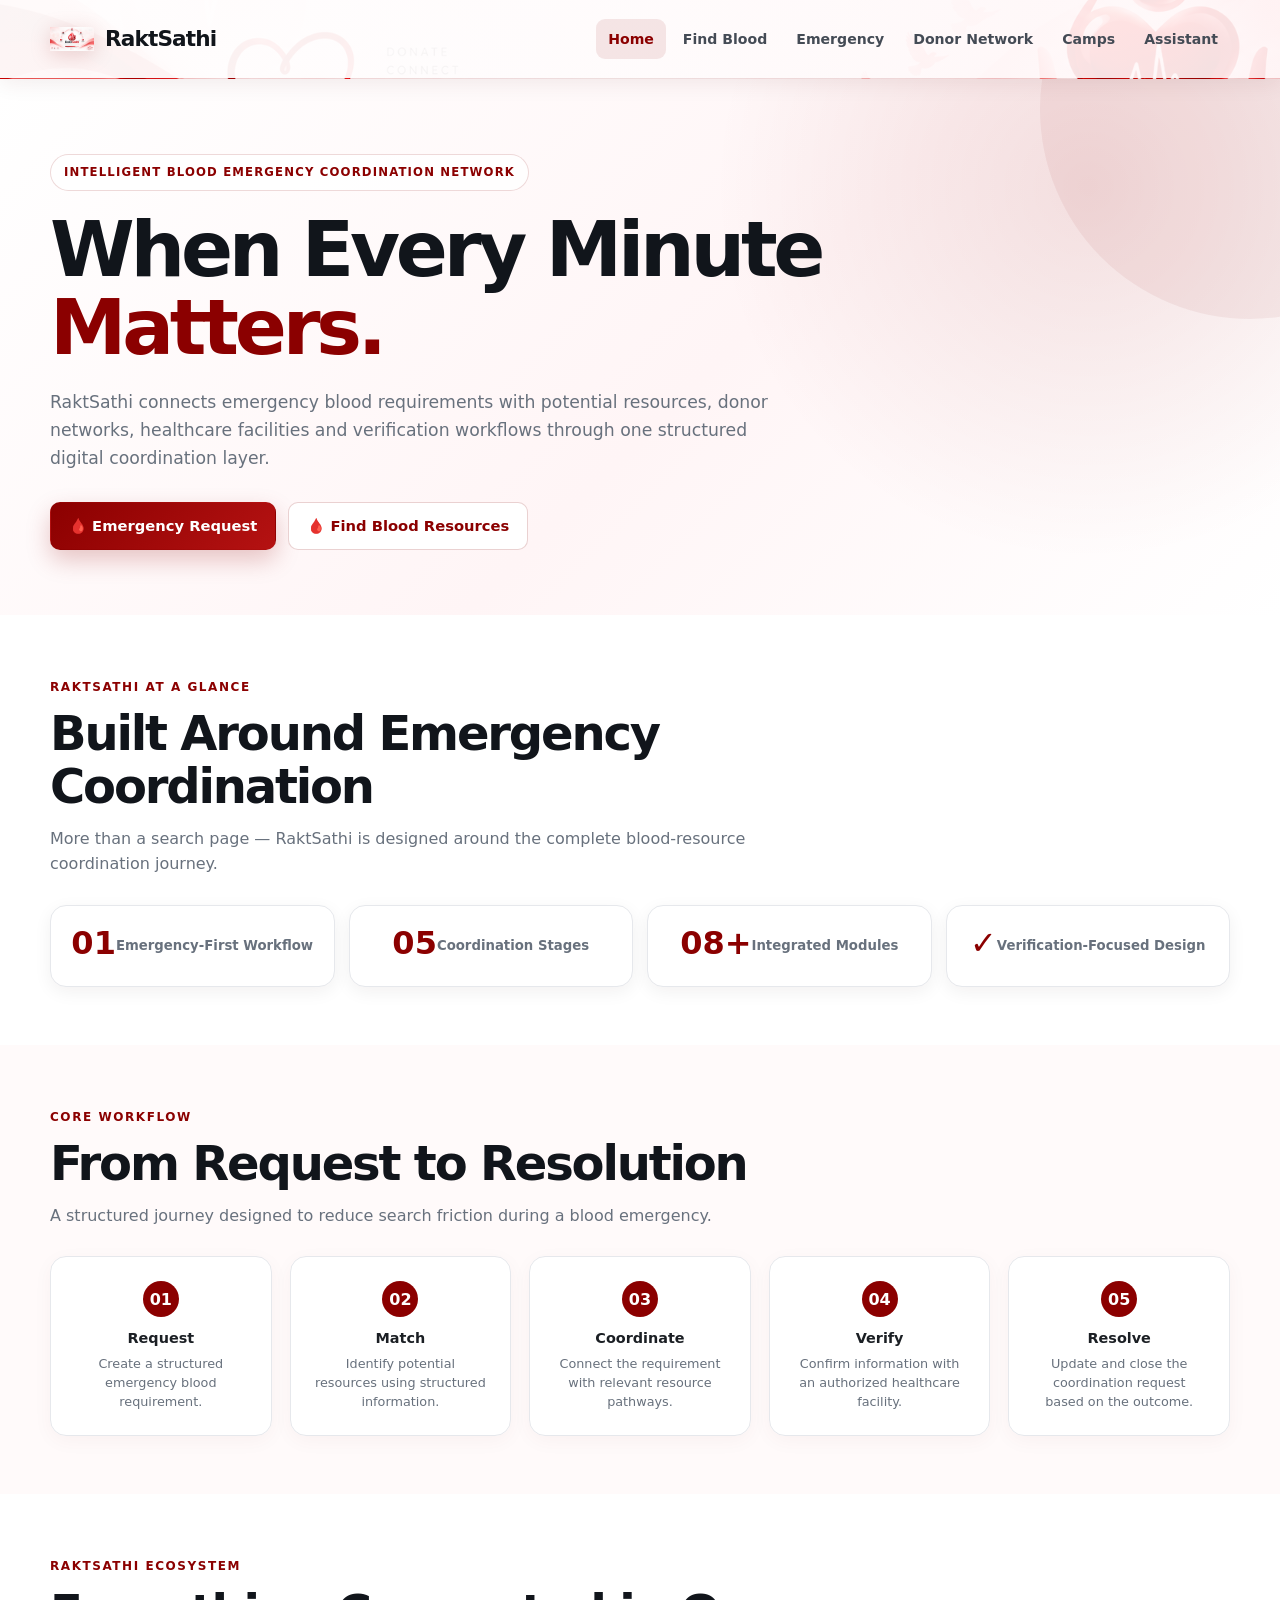
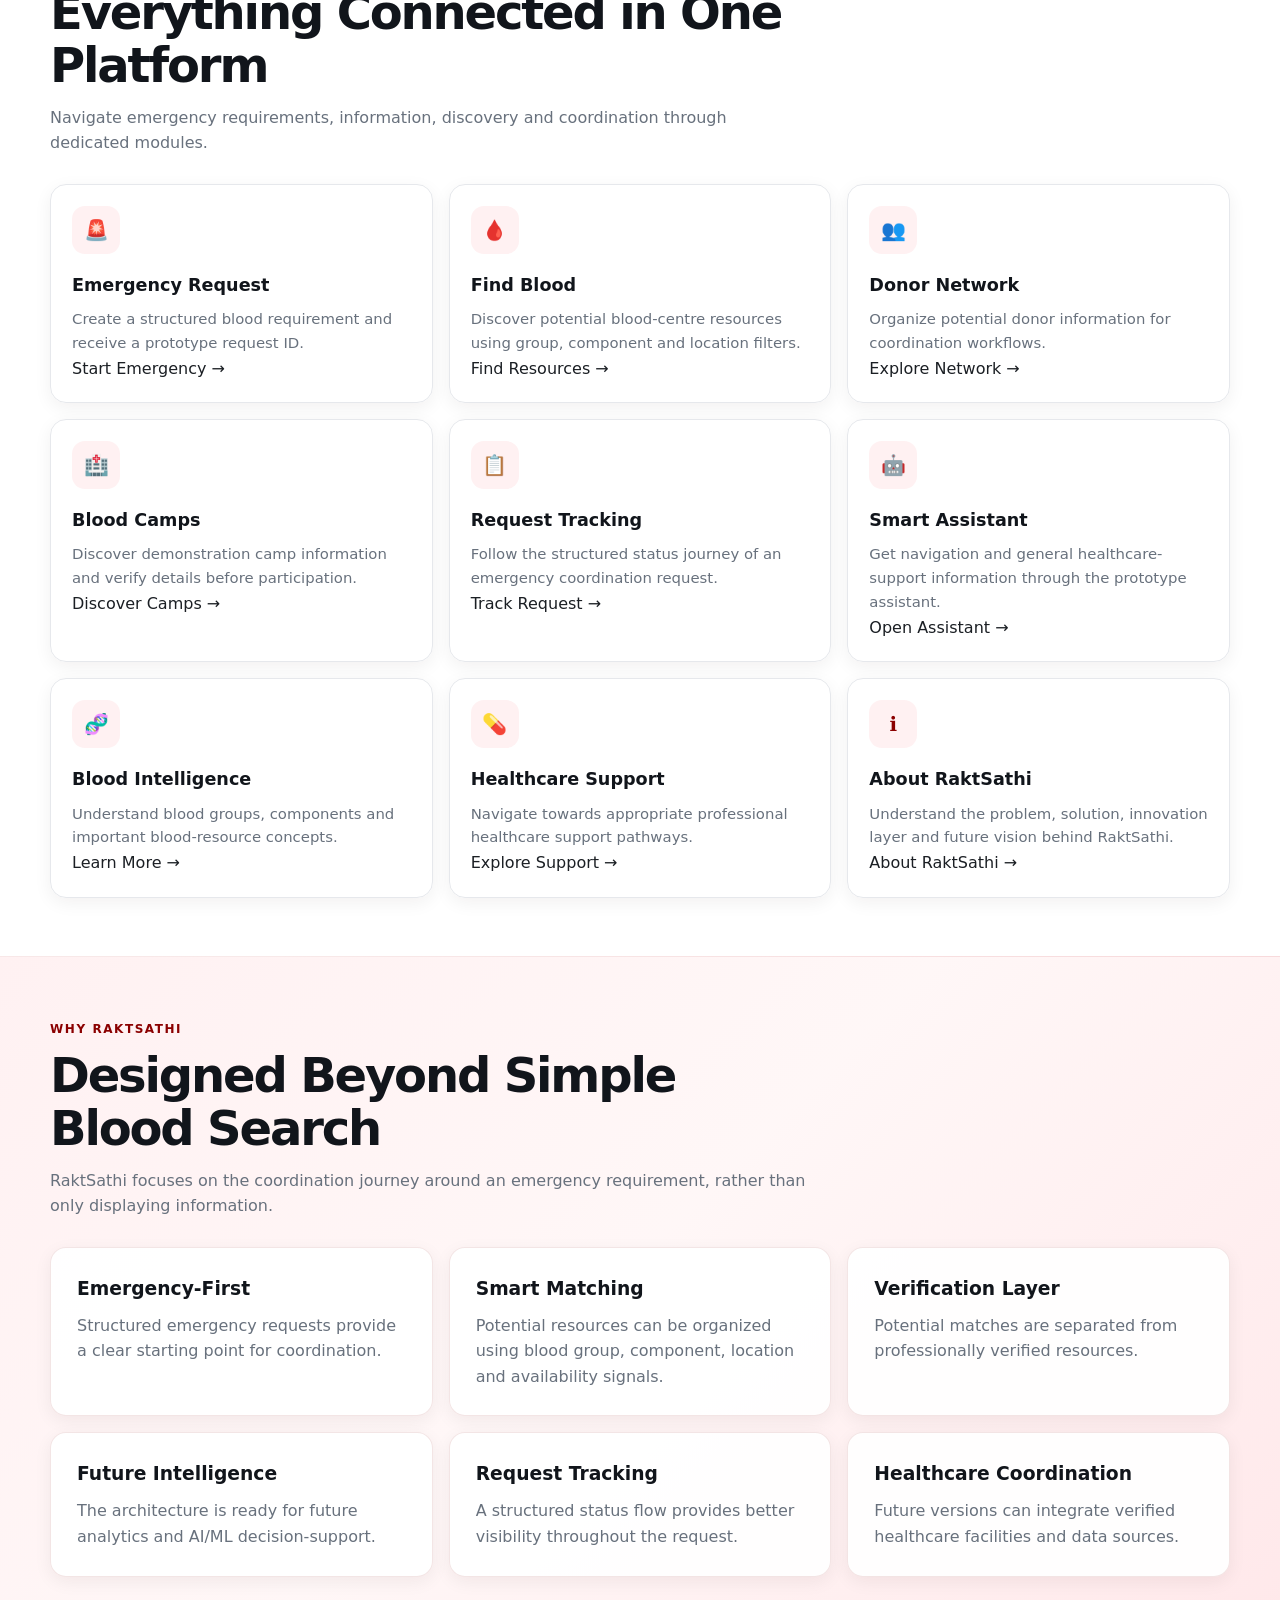
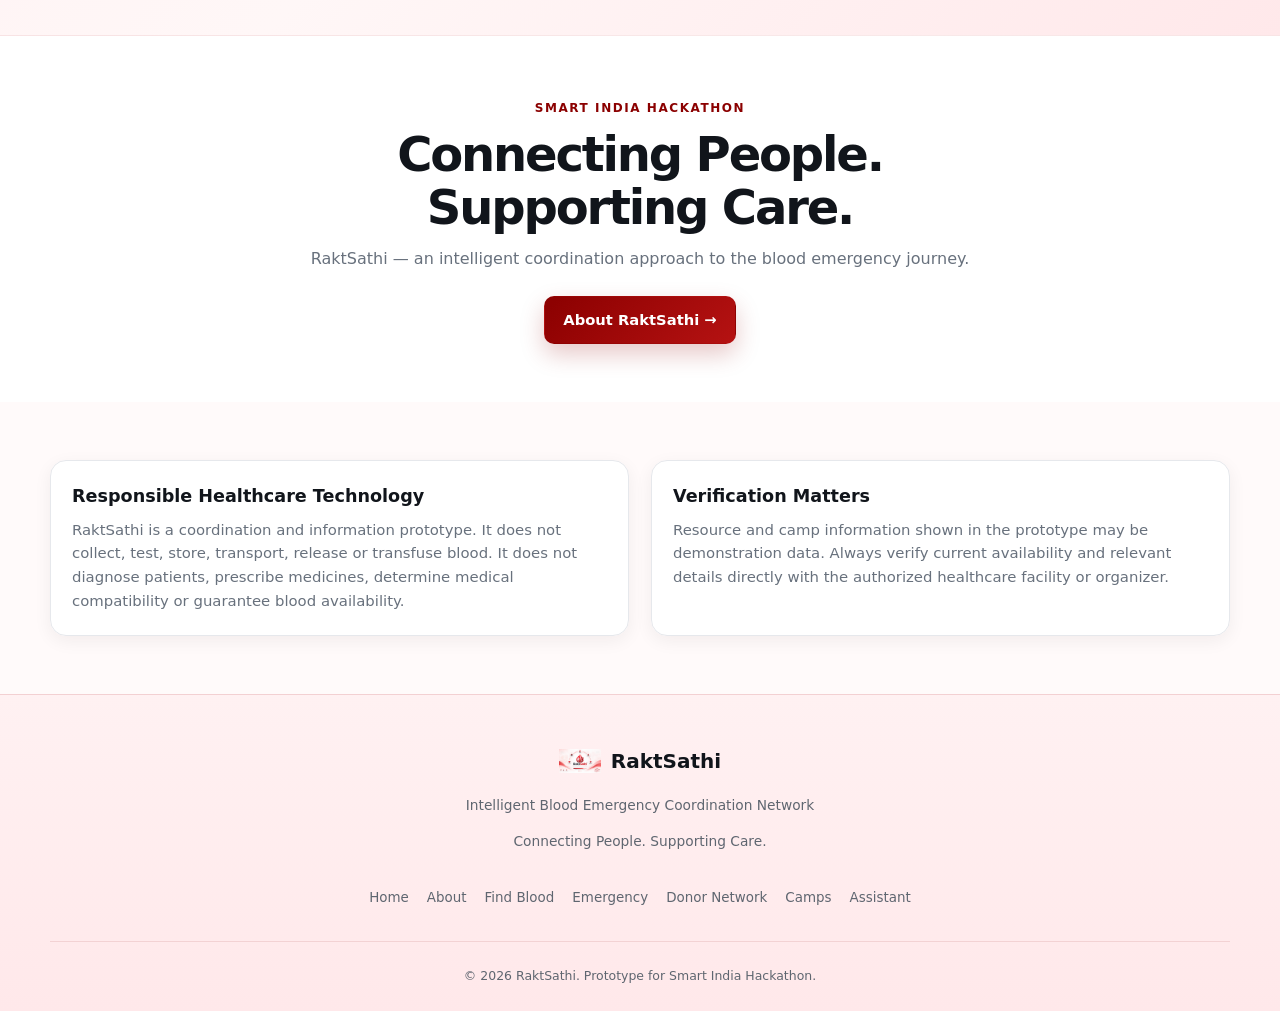
==== commit 2cf3c927: "Improve responsive homepage design and footer" ====
--- a/index.html
+++ b/index.html
@@ -1,5 +1,5 @@
 <!DOCTYPE html>
-<html lang="en">
+<html lang="en-IN">
 
 <head>
 
@@ -17,12 +17,18 @@
 
   <meta
     name="description"
-    content="RaktSathi - Intelligent Blood Emergency Coordination Network."
+    content="RaktSathi - Intelligent Blood Emergency Coordination Network"
   >
 
   <title>
     RaktSathi | Intelligent Blood Emergency Coordination
   </title>
+
+  <link
+    rel="icon"
+    type="image/png"
+    href="raktsathi-logo.png"
+  >
 
   <link
     rel="manifest"
@@ -30,12 +36,6 @@
   >
 
   <link
-    rel="icon"
-    href="raktsathi-logo.png"
-    type="image/png"
-  >
-
-  <link
     rel="stylesheet"
     href="css/style.css"
   >
@@ -53,9 +53,6 @@
   <header class="site-header">
 
     <div class="container nav-container">
-
-
-      <!-- LOGO + BRAND -->
 
       <a
         href="index.html"
@@ -75,8 +72,6 @@
 
       </a>
 
-
-      <!-- NAVIGATION -->
 
       <nav
         class="main-nav"
@@ -119,70 +114,69 @@
 
 
   <!-- =====================================================
-       MAIN
+       HERO
        ===================================================== -->
 
   <main>
 
 
-    <!-- ===================================================
-         HERO
-         =================================================== -->
-
-    <section class="hero hero-dark">
-
-      <div class="container hero-content">
-
-
-        <span class="eyebrow">
-          INTELLIGENT BLOOD EMERGENCY COORDINATION NETWORK
-        </span>
-
-
-        <h1>
-
-          When Every Minute
-          <span>Matters.</span>
-
-        </h1>
-
-
-        <p class="hero-text">
-
-          RaktSathi connects emergency blood requirements
-          with potential resources, donor networks,
-          healthcare facilities and verification workflows
-          through one structured digital coordination layer.
-
-        </p>
-
-
-        <div class="hero-actions">
-
-
-          <a
-            href="emergency.html"
-            class="btn btn-primary"
-          >
-            🚨 Emergency Request
-          </a>
-
-
-          <a
-            href="find-blood.html"
-            class="btn btn-secondary"
-          >
-            🩸 Find Blood Resources
-          </a>
-
-
-          <a
-            href="assistant.html"
-            class="btn btn-secondary"
-          >
-            🤖 Smart Assistant
-          </a>
-
+    <section class="hero">
+
+      <div class="container">
+
+        <div class="hero-content">
+
+
+          <div class="hero-badge">
+
+            INTELLIGENT BLOOD EMERGENCY
+            COORDINATION NETWORK
+
+          </div>
+
+
+          <h1>
+
+            When Every Minute
+            <span>Matters.</span>
+
+          </h1>
+
+
+          <p>
+
+            RaktSathi connects emergency blood
+            requirements with potential resources,
+            donor networks, healthcare facilities
+            and verification workflows through one
+            structured digital coordination layer.
+
+          </p>
+
+
+          <div class="hero-actions">
+
+            <a
+              href="emergency.html"
+              class="btn btn-primary"
+            >
+
+              🩸 Emergency Request
+
+            </a>
+
+
+            <a
+              href="find-blood.html"
+              class="btn btn-secondary"
+            >
+
+              🩸 Find Blood Resources
+
+            </a>
+
+
+          </div>
 
         </div>
 
@@ -192,19 +186,19 @@
 
 
 
-    <!-- ===================================================
-         STATS
-         =================================================== -->
+    <!-- =================================================
+         AT A GLANCE
+         ================================================= -->
 
     <section class="section">
 
       <div class="container">
 
 
-        <div class="section-heading reveal">
-
-          <span class="eyebrow">
-            RAKTSATHI AT A GLANCE
+        <div class="section-heading">
+
+          <span class="section-kicker">
+            RaktSathi At A Glance
           </span>
 
           <h2>
@@ -212,9 +206,9 @@
           </h2>
 
           <p>
-            More than a search page — RaktSathi is designed
-            around the complete blood-resource coordination
-            journey.
+            More than a search page — RaktSathi
+            is designed around the complete
+            blood-resource coordination journey.
           </p>
 
         </div>
@@ -223,57 +217,56 @@
         <div class="stats-grid">
 
 
-          <article class="stat-card reveal">
-
-            <span class="stat-number">
+          <div class="stat-card">
+
+            <div class="stat-number">
               01
-            </span>
-
-            <span class="stat-label">
+            </div>
+
+            <div class="stat-label">
               Emergency-First Workflow
-            </span>
-
-          </article>
-
-
-          <article class="stat-card reveal">
-
-            <span class="stat-number">
+            </div>
+
+          </div>
+
+
+          <div class="stat-card">
+
+            <div class="stat-number">
               05
-            </span>
-
-            <span class="stat-label">
+            </div>
+
+            <div class="stat-label">
               Coordination Stages
-            </span>
-
-          </article>
-
-
-          <article class="stat-card reveal">
-
-            <span class="stat-number">
+            </div>
+
+          </div>
+
+
+          <div class="stat-card">
+
+            <div class="stat-number">
               08+
-            </span>
-
-            <span class="stat-label">
+            </div>
+
+            <div class="stat-label">
               Integrated Modules
-            </span>
-
-          </article>
-
-
-          <article class="stat-card reveal">
-
-            <span class="stat-number">
+            </div>
+
+          </div>
+
+
+          <div class="stat-card">
+
+            <div class="stat-number">
               ✓
-            </span>
-
-            <span class="stat-label">
+            </div>
+
+            <div class="stat-label">
               Verification-Focused Design
-            </span>
-
-          </article>
-
+            </div>
+
+          </div>
 
         </div>
 
@@ -283,19 +276,19 @@
 
 
 
-    <!-- ===================================================
-         CORE WORKFLOW
-         =================================================== -->
-
-    <section class="section section-alt">
+    <!-- =================================================
+         WORKFLOW
+         ================================================= -->
+
+    <section class="section section-light">
 
       <div class="container">
 
 
-        <div class="section-heading reveal">
-
-          <span class="eyebrow">
-            CORE WORKFLOW
+        <div class="section-heading">
+
+          <span class="section-kicker">
+            Core Workflow
           </span>
 
           <h2>
@@ -303,8 +296,9 @@
           </h2>
 
           <p>
-            A structured journey designed to reduce search
-            friction during a blood emergency.
+            A structured journey designed to
+            reduce search friction during a
+            blood emergency.
           </p>
 
         </div>
@@ -313,110 +307,91 @@
         <div class="workflow">
 
 
-          <div class="workflow-step reveal">
-
-            <span class="workflow-number">
+          <div class="workflow-step">
+
+            <div class="workflow-number">
               01
-            </span>
+            </div>
 
             <h3>
               Request
             </h3>
 
             <p>
-              Create a structured emergency blood requirement.
-            </p>
-
-          </div>
-
-
-          <div class="workflow-arrow">
-            →
-          </div>
-
-
-          <div class="workflow-step reveal">
-
-            <span class="workflow-number">
+              Create a structured emergency
+              blood requirement.
+            </p>
+
+          </div>
+
+
+          <div class="workflow-step">
+
+            <div class="workflow-number">
               02
-            </span>
+            </div>
 
             <h3>
               Match
             </h3>
 
             <p>
-              Identify potential resources using structured
-              information.
-            </p>
-
-          </div>
-
-
-          <div class="workflow-arrow">
-            →
-          </div>
-
-
-          <div class="workflow-step reveal">
-
-            <span class="workflow-number">
+              Identify potential resources using
+              structured information.
+            </p>
+
+          </div>
+
+
+          <div class="workflow-step">
+
+            <div class="workflow-number">
               03
-            </span>
+            </div>
 
             <h3>
               Coordinate
             </h3>
 
             <p>
-              Connect the requirement with relevant
-              resource pathways.
-            </p>
-
-          </div>
-
-
-          <div class="workflow-arrow">
-            →
-          </div>
-
-
-          <div class="workflow-step reveal">
-
-            <span class="workflow-number">
+              Connect the requirement with
+              relevant resource pathways.
+            </p>
+
+          </div>
+
+
+          <div class="workflow-step">
+
+            <div class="workflow-number">
               04
-            </span>
+            </div>
 
             <h3>
               Verify
             </h3>
 
             <p>
-              Confirm information with an authorized
-              healthcare facility.
-            </p>
-
-          </div>
-
-
-          <div class="workflow-arrow">
-            →
-          </div>
-
-
-          <div class="workflow-step reveal">
-
-            <span class="workflow-number">
+              Confirm information with an
+              authorized healthcare facility.
+            </p>
+
+          </div>
+
+
+          <div class="workflow-step">
+
+            <div class="workflow-number">
               05
-            </span>
+            </div>
 
             <h3>
               Resolve
             </h3>
 
             <p>
-              Update and close the coordination request
-              based on the outcome.
+              Update and close the coordination
+              request based on the outcome.
             </p>
 
           </div>
@@ -430,19 +405,19 @@
 
 
 
-    <!-- ===================================================
-         SERVICES
-         =================================================== -->
+    <!-- =================================================
+         ECOSYSTEM
+         ================================================= -->
 
     <section class="section">
 
       <div class="container">
 
 
-        <div class="section-heading reveal">
-
-          <span class="eyebrow">
-            RAKTSATHI ECOSYSTEM
+        <div class="section-heading">
+
+          <span class="section-kicker">
+            RaktSathi Ecosystem
           </span>
 
           <h2>
@@ -450,19 +425,21 @@
           </h2>
 
           <p>
-            Navigate from emergency requirements to
-            information, discovery and coordination.
+            Navigate emergency requirements,
+            information, discovery and
+            coordination through dedicated
+            modules.
           </p>
 
         </div>
 
 
-        <div class="feature-grid">
-
-
-          <!-- EMERGENCY -->
-
-          <article class="card reveal">
+        <div class="grid grid-3">
+
+
+          <!-- Emergency -->
+
+          <article class="card">
 
             <div class="card-icon">
               🚨
@@ -479,7 +456,7 @@
 
             <a
               href="emergency.html"
-              class="text-link"
+              class="about-link"
             >
               Start Emergency →
             </a>
@@ -487,9 +464,9 @@
           </article>
 
 
-          <!-- FIND BLOOD -->
-
-          <article class="card reveal">
+          <!-- Find Blood -->
+
+          <article class="card">
 
             <div class="card-icon">
               🩸
@@ -500,13 +477,14 @@
             </h3>
 
             <p>
-              Discover potential blood-centre resources
-              using group, component and location filters.
+              Discover potential blood-centre
+              resources using group, component
+              and location filters.
             </p>
 
             <a
               href="find-blood.html"
-              class="text-link"
+              class="about-link"
             >
               Find Resources →
             </a>
@@ -514,12 +492,12 @@
           </article>
 
 
-          <!-- DONOR -->
-
-          <article class="card reveal">
+          <!-- Donor -->
+
+          <article class="card">
 
             <div class="card-icon">
-              ❤️
+              👥
             </div>
 
             <h3>
@@ -527,26 +505,26 @@
             </h3>
 
             <p>
-              Support structured donor coordination using
-              relevant information.
+              Organize potential donor information
+              for coordination workflows.
             </p>
 
             <a
               href="donor.html"
-              class="text-link"
-            >
-              Open Donor Network →
-            </a>
-
-          </article>
-
-
-          <!-- CAMPS -->
-
-          <article class="card reveal">
+              class="about-link"
+            >
+              Explore Network →
+            </a>
+
+          </article>
+
+
+          <!-- Camps -->
+
+          <article class="card">
 
             <div class="card-icon">
-              📍
+              🏥
             </div>
 
             <h3>
@@ -554,40 +532,41 @@
             </h3>
 
             <p>
-              Discover blood donation and awareness
-              camp information.
+              Discover demonstration camp
+              information and verify details
+              before participation.
             </p>
 
             <a
               href="camps.html"
-              class="text-link"
-            >
-              Explore Camps →
-            </a>
-
-          </article>
-
-
-          <!-- TRACKING -->
-
-          <article class="card reveal">
+              class="about-link"
+            >
+              Discover Camps →
+            </a>
+
+          </article>
+
+
+          <!-- Tracking -->
+
+          <article class="card">
 
             <div class="card-icon">
               📋
             </div>
 
             <h3>
-              Track Request
-            </h3>
-
-            <p>
-              Follow the progress of a previously
-              created prototype request.
+              Request Tracking
+            </h3>
+
+            <p>
+              Follow the structured status journey
+              of an emergency coordination request.
             </p>
 
             <a
               href="blood-request.html"
-              class="text-link"
+              class="about-link"
             >
               Track Request →
             </a>
@@ -595,9 +574,9 @@
           </article>
 
 
-          <!-- ASSISTANT -->
-
-          <article class="card reveal">
+          <!-- Assistant -->
+
+          <article class="card">
 
             <div class="card-icon">
               🤖
@@ -608,26 +587,27 @@
             </h3>
 
             <p>
-              Navigate RaktSathi features using a
-              simple digital assistant.
+              Get navigation and general
+              healthcare-support information
+              through the prototype assistant.
             </p>
 
             <a
               href="assistant.html"
-              class="text-link"
-            >
-              Ask Assistant →
-            </a>
-
-          </article>
-
-
-          <!-- BLOOD EDUCATION -->
-
-          <article class="card reveal">
+              class="about-link"
+            >
+              Open Assistant →
+            </a>
+
+          </article>
+
+
+          <!-- Education -->
+
+          <article class="card">
 
             <div class="card-icon">
-              🔬
+              🧬
             </div>
 
             <h3>
@@ -635,13 +615,13 @@
             </h3>
 
             <p>
-              Learn about blood groups, components
-              and important awareness concepts.
+              Understand blood groups, components
+              and important blood-resource concepts.
             </p>
 
             <a
               href="blood-education.html"
-              class="text-link"
+              class="about-link"
             >
               Learn More →
             </a>
@@ -649,12 +629,12 @@
           </article>
 
 
-          <!-- HEALTHCARE -->
-
-          <article class="card reveal">
+          <!-- Medicine -->
+
+          <article class="card">
 
             <div class="card-icon">
-              🏥
+              💊
             </div>
 
             <h3>
@@ -662,23 +642,24 @@
             </h3>
 
             <p>
-              Navigate toward appropriate healthcare
-              resources and professional guidance.
+              Navigate towards appropriate
+              professional healthcare support
+              pathways.
             </p>
 
             <a
               href="medicine.html"
-              class="text-link"
-            >
-              Explore Care →
-            </a>
-
-          </article>
-
-
-          <!-- ABOUT -->
-
-          <article class="card reveal">
+              class="about-link"
+            >
+              Explore Support →
+            </a>
+
+          </article>
+
+
+          <!-- About -->
+
+          <article class="card">
 
             <div class="card-icon">
               ℹ️
@@ -690,14 +671,15 @@
 
             <p>
               Understand the problem, solution,
-              innovation and future vision.
+              innovation layer and future vision
+              behind RaktSathi.
             </p>
 
             <a
               href="about.html"
-              class="text-link"
-            >
-              Explore Project →
+              class="about-link"
+            >
+              About RaktSathi →
             </a>
 
           </article>
@@ -711,96 +693,82 @@
 
 
 
-    <!-- ===================================================
+    <!-- =================================================
          INNOVATION
-         =================================================== -->
+         ================================================= -->
 
     <section class="section section-dark">
 
       <div class="container">
 
 
-        <div class="section-heading reveal">
-
-          <span class="eyebrow">
-            WHY RAKTSATHI?
+        <div class="section-heading">
+
+          <span class="section-kicker">
+            Why RaktSathi
           </span>
 
           <h2>
-            From Blood Search to Blood Coordination
+            Designed Beyond Simple Blood Search
           </h2>
 
           <p>
-            The innovation is not only in discovering a
-            resource — it is in connecting the entire
-            emergency coordination journey.
+            RaktSathi focuses on the coordination
+            journey around an emergency requirement,
+            rather than only displaying information.
           </p>
 
         </div>
 
 
-        <div class="feature-grid">
-
-
-          <article class="card card-dark reveal">
-
-            <div class="card-icon">
-              ⚡
-            </div>
+        <div class="grid grid-3">
+
+
+          <article class="dark-card">
 
             <h3>
               Emergency-First
             </h3>
 
             <p>
-              The platform begins with the user's
-              emergency requirement.
-            </p>
-
-          </article>
-
-
-          <article class="card card-dark reveal">
-
-            <div class="card-icon">
-              🧠
-            </div>
+              Structured emergency requests
+              provide a clear starting point
+              for coordination.
+            </p>
+
+          </article>
+
+
+          <article class="dark-card">
 
             <h3>
               Smart Matching
             </h3>
 
             <p>
-              Potential resources can be identified
-              using structured coordination signals.
-            </p>
-
-          </article>
-
-
-          <article class="card card-dark reveal">
-
-            <div class="card-icon">
-              ✓
-            </div>
+              Potential resources can be organized
+              using blood group, component,
+              location and availability signals.
+            </p>
+
+          </article>
+
+
+          <article class="dark-card">
 
             <h3>
               Verification Layer
             </h3>
 
             <p>
-              Potential matches are separated from
-              professionally verified resources.
-            </p>
-
-          </article>
-
-
-          <article class="card card-dark reveal">
-
-            <div class="card-icon">
-              📊
-            </div>
+              Potential matches are separated
+              from professionally verified resources.
+            </p>
+
+          </article>
+
+
+          <article class="dark-card">
 
             <h3>
               Future Intelligence
@@ -814,29 +782,21 @@
           </article>
 
 
-          <article class="card card-dark reveal">
-
-            <div class="card-icon">
-              📋
-            </div>
+          <article class="dark-card">
 
             <h3>
               Request Tracking
             </h3>
 
             <p>
-              A structured status flow provides better
-              visibility throughout the request.
-            </p>
-
-          </article>
-
-
-          <article class="card card-dark reveal">
-
-            <div class="card-icon">
-              🏥
-            </div>
+              A structured status flow provides
+              better visibility throughout the request.
+            </p>
+
+          </article>
+
+
+          <article class="dark-card">
 
             <h3>
               Healthcare Coordination
@@ -858,159 +818,48 @@
 
 
 
-    <!-- ===================================================
-         EMERGENCY CTA
-         =================================================== -->
-
-    <section class="emergency-cta">
+    <!-- =================================================
+         FINAL ABOUT SECTION
+         ONLY ABOUT LINK
+         ================================================= -->
+
+    <section class="section">
 
       <div class="container">
 
-        <div class="cta-content reveal">
-
-
-          <span class="eyebrow">
-            WHEN EVERY MINUTE MATTERS
+        <div
+          class="section-heading center"
+          style="margin-bottom: 0;"
+        >
+
+          <span class="section-kicker">
+            Smart India Hackathon
           </span>
-
-
-          <h2>
-            Need Blood Support?
-          </h2>
-
-
-          <p>
-            Start a structured emergency request and
-            move through the RaktSathi coordination workflow.
-          </p>
-
-
-          <div class="hero-actions">
-
-
-            <a
-              href="emergency.html"
-              class="btn btn-primary"
-            >
-              Start Emergency Request
-            </a>
-
-
-            <a
-              href="find-blood.html"
-              class="btn btn-secondary"
-            >
-              Find Blood Resources
-            </a>
-
-
-          </div>
-
-        </div>
-
-      </div>
-
-    </section>
-
-
-
-    <!-- ===================================================
-         SAFETY
-         =================================================== -->
-
-    <section class="section section-alt">
-
-      <div class="container">
-
-
-        <div class="notice notice-warning reveal">
-
-          <h3>
-            Responsible Healthcare Technology
-          </h3>
-
-          <p>
-            RaktSathi is a coordination and information
-            prototype. It does not collect, test, store,
-            transport, release or transfuse blood. It does
-            not diagnose patients, prescribe medicines,
-            determine medical compatibility or guarantee
-            blood availability. Actual blood operations and
-            medical decisions remain with authorized
-            healthcare facilities and qualified professionals.
-          </p>
-
-        </div>
-
-
-        <div class="notice notice-info reveal">
-
-          <h3>
-            Verification Matters
-          </h3>
-
-          <p>
-            Resource and camp information shown in the
-            prototype may be demonstration data. Always
-            verify current availability and relevant details
-            directly with the authorized healthcare facility
-            or organizer.
-          </p>
-
-        </div>
-
-      </div>
-
-    </section>
-
-
-
-    <!-- ===================================================
-         FINAL CTA
-         =================================================== -->
-
-    <section class="section">
-
-      <div class="container">
-
-
-        <div class="section-heading reveal">
-
-          <span class="eyebrow">
-            SMART INDIA HACKATHON
-          </span>
-
 
           <h2>
             Connecting People.
             Supporting Care.
           </h2>
 
-
           <p>
-            RaktSathi — an intelligent coordination approach
-            to the blood emergency journey.
+            RaktSathi — an intelligent coordination
+            approach to the blood emergency journey.
           </p>
 
 
           <div
-            class="hero-actions"
-            style="justify-content:center;"
+            style="
+              margin-top: 24px;
+              display: flex;
+              justify-content: center;
+            "
           >
 
             <a
               href="about.html"
               class="btn btn-primary"
             >
-              Explore Our Innovation
-            </a>
-
-
-            <a
-              href="assistant.html"
-              class="btn btn-secondary"
-            >
-              Open Smart Assistant
+              About RaktSathi →
             </a>
 
           </div>
@@ -1020,6 +869,65 @@
       </div>
 
     </section>
+
+
+
+    <!-- =================================================
+         SAFETY
+         ================================================= -->
+
+    <section class="section section-light">
+
+      <div class="container">
+
+
+        <div class="grid grid-2">
+
+
+          <article class="card">
+
+            <h3>
+              Responsible Healthcare Technology
+            </h3>
+
+            <p>
+              RaktSathi is a coordination and
+              information prototype. It does not
+              collect, test, store, transport,
+              release or transfuse blood. It does
+              not diagnose patients, prescribe
+              medicines, determine medical
+              compatibility or guarantee blood
+              availability.
+            </p>
+
+          </article>
+
+
+          <article class="card">
+
+            <h3>
+              Verification Matters
+            </h3>
+
+            <p>
+              Resource and camp information shown
+              in the prototype may be demonstration
+              data. Always verify current availability
+              and relevant details directly with the
+              authorized healthcare facility or
+              organizer.
+            </p>
+
+          </article>
+
+
+        </div>
+
+      </div>
+
+    </section>
+
 
   </main>
 
@@ -1031,70 +939,86 @@
 
   <footer class="site-footer">
 
-    <div class="container footer-content">
-
-
-      <div>
-
-        <h3>
-          RaktSathi
-        </h3>
-
-        <p>
-          Intelligent Blood Emergency Coordination Network
-        </p>
-
-        <p>
-          Connecting People. Supporting Care.
-        </p>
+    <div class="container">
+
+
+      <div class="footer-grid">
+
+
+        <div>
+
+          <div class="footer-brand">
+
+            <img
+              src="raktsathi-logo.png"
+              alt="RaktSathi Logo"
+            >
+
+            <span>
+              RaktSathi
+            </span>
+
+          </div>
+
+
+          <p>
+            Intelligent Blood Emergency
+            Coordination Network
+          </p>
+
+
+          <p>
+            Connecting People. Supporting Care.
+          </p>
+
+        </div>
+
+
+        <nav
+          class="footer-links"
+          aria-label="Footer navigation"
+        >
+
+          <a href="index.html">
+            Home
+          </a>
+
+          <a href="about.html">
+            About
+          </a>
+
+          <a href="find-blood.html">
+            Find Blood
+          </a>
+
+          <a href="emergency.html">
+            Emergency
+          </a>
+
+          <a href="donor.html">
+            Donor Network
+          </a>
+
+          <a href="camps.html">
+            Camps
+          </a>
+
+          <a href="assistant.html">
+            Assistant
+          </a>
+
+        </nav>
+
+
+        <div class="footer-bottom">
+
+          © 2026 RaktSathi.
+          Prototype for Smart India Hackathon.
+
+        </div>
+
 
       </div>
-
-
-      <div class="footer-links">
-
-        <a href="index.html">
-          Home
-        </a>
-
-        <a href="about.html">
-          About
-        </a>
-
-        <a href="find-blood.html">
-          Find Blood
-        </a>
-
-        <a href="emergency.html">
-          Emergency
-        </a>
-
-        <a href="donor.html">
-          Donor Network
-        </a>
-
-        <a href="camps.html">
-          Camps
-        </a>
-
-        <a href="assistant.html">
-          Assistant
-        </a>
-
-      </div>
-
-    </div>
-
-
-    <div class="container footer-bottom">
-
-      <p>
-        © 2026 RaktSathi. Prototype for Smart India Hackathon.
-      </p>
-
-      <p>
-        Team Kryptonite
-      </p>
 
     </div>
 
@@ -1110,11 +1034,8 @@
 
   <script src="js/app.js"></script>
 
-
-
-  <!-- =====================================================
-       SERVICE WORKER
-       ===================================================== -->
+  <script src="js/loader.js"></script>
+
 
   <script>
 
@@ -1129,7 +1050,7 @@
             .catch(function (error) {
 
               console.log(
-                "Service worker registration failed:",
+                "Service Worker registration failed:",
                 error
               );
 
--- a/css/style.css
+++ b/css/style.css
@@ -1,57 +1,44 @@
 /* =========================================================
    RAKTSATHI
-   Intelligent Blood Emergency Coordination Network
-   Premium Responsive Healthcare UI
-   ========================================================= */
-
-
-/* =========================================================
-   ROOT VARIABLES
+   Premium Responsive Design
+   Desktop + Tablet + Mobile
    ========================================================= */
 
 :root {
-
   --primary: #8b0000;
-  --primary-dark: #5f0000;
-  --primary-light: #c62828;
-  --accent: #e53935;
-
-  --dark: #0b0f14;
-  --dark-2: #141a21;
-  --dark-3: #1d252e;
-
-  --text: #20252b;
-  --muted: #66717d;
+  --primary-light: #b51212;
+  --primary-dark: #650000;
+
+  --red-soft: #fff1f2;
+  --red-soft-2: #ffe4e6;
+  --red-border: #f3c7ca;
+
+  --dark: #11151b;
+  --text: #1b1f24;
+  --muted: #68717d;
 
   --white: #ffffff;
-  --light: #f8f9fb;
-  --light-2: #f1f3f6;
-
-  --border: rgba(20, 25, 30, 0.10);
-
-  --success: #16794c;
-  --warning: #9a6700;
+  --light: #fafafa;
+  --border: #e6e8ec;
+
+  --success: #16803c;
+  --warning: #a15c00;
   --danger: #b42318;
-  --info: #1769aa;
+
+  --container: 1180px;
 
   --shadow-sm:
-    0 4px 14px rgba(0, 0, 0, 0.06);
+    0 5px 18px rgba(30, 0, 0, 0.06);
 
   --shadow:
-    0 12px 35px rgba(0, 0, 0, 0.10);
+    0 12px 35px rgba(30, 0, 0, 0.09);
 
   --shadow-lg:
-    0 24px 60px rgba(0, 0, 0, 0.14);
+    0 25px 60px rgba(30, 0, 0, 0.13);
 
   --radius-sm: 10px;
   --radius: 16px;
   --radius-lg: 24px;
-
-  --container: 1180px;
-
-  --transition:
-    0.25s ease;
-
 }
 
 
@@ -65,11 +52,9 @@
   box-sizing: border-box;
 }
 
-
 html {
   scroll-behavior: smooth;
 }
-
 
 body {
   margin: 0;
@@ -89,9 +74,8 @@
 
   line-height: 1.6;
 
-  overflow-x: hidden;
-}
-
+  -webkit-font-smoothing: antialiased;
+}
 
 img {
   max-width: 100%;
@@ -99,12 +83,10 @@
   display: block;
 }
 
-
 a {
   color: inherit;
   text-decoration: none;
 }
-
 
 button,
 input,
@@ -113,11 +95,9 @@
   font: inherit;
 }
 
-
 button {
   cursor: pointer;
 }
-
 
 h1,
 h2,
@@ -128,19 +108,6 @@
 }
 
 
-h1,
-h2,
-h3 {
-  line-height: 1.15;
-}
-
-
-::selection {
-  background: rgba(139, 0, 0, 0.18);
-  color: var(--dark);
-}
-
-
 /* =========================================================
    CONTAINER
    ========================================================= */
@@ -151,7 +118,8 @@
     var(--container)
   );
 
-  margin-inline: auto;
+  margin-left: auto;
+  margin-right: auto;
 }
 
 
@@ -160,10 +128,8 @@
    ========================================================= */
 
 .site-header {
-
   position: sticky;
   top: 0;
-
   z-index: 1000;
 
   min-height: 78px;
@@ -171,8 +137,8 @@
   background:
     linear-gradient(
       90deg,
-      rgba(255, 255, 255, 0.94),
-      rgba(255, 247, 248, 0.88)
+      rgba(255, 255, 255, 0.96),
+      rgba(255, 247, 248, 0.90)
     ),
     url("../raktsathi-header-bg.png");
 
@@ -184,24 +150,20 @@
     1px solid rgba(139, 0, 0, 0.12);
 
   box-shadow:
-    0 5px 20px rgba(80, 0, 0, 0.06);
+    0 5px 20px rgba(80, 0, 0, 0.07);
 
   backdrop-filter: blur(10px);
   -webkit-backdrop-filter: blur(10px);
 }
 
-
 .nav-container {
-
   min-height: 78px;
 
   display: flex;
-
   align-items: center;
-
   justify-content: space-between;
 
-  gap: 30px;
+  gap: 25px;
 }
 
 
@@ -210,7 +172,6 @@
    ========================================================= */
 
 .brand {
-
   display: inline-flex;
 
   align-items: center;
@@ -220,11 +181,9 @@
   flex-shrink: 0;
 }
 
-
 .brand-logo {
-
-  width: 42px;
-  height: 42px;
+  width: 44px;
+  height: 44px;
 
   object-fit: contain;
 
@@ -235,21 +194,15 @@
     );
 }
 
-
 .brand-text {
+  color: var(--dark);
 
   font-size: 1.35rem;
 
-  font-weight: 800;
-
-  letter-spacing: -0.04em;
-
-  color: var(--dark);
-}
-
-
-.brand-text::first-letter {
-  color: var(--primary);
+  font-weight: 850;
+
+  letter-spacing:
+    -0.04em;
 }
 
 
@@ -258,280 +211,208 @@
    ========================================================= */
 
 .main-nav {
-
   display: flex;
 
   align-items: center;
-
   justify-content: flex-end;
 
+  gap: 5px;
+
   flex-wrap: wrap;
-
-  gap: 5px;
-}
-
+}
 
 .main-nav a {
-
+  display: inline-flex;
+
+  align-items: center;
+
+  padding:
+    9px 12px;
+
+  border-radius:
+    9px;
+
+  color:
+    #444b55;
+
+  font-size:
+    0.88rem;
+
+  font-weight:
+    650;
+
+  white-space:
+    nowrap;
+
+  transition:
+    all 0.25s ease;
+}
+
+.main-nav a:hover {
+  color:
+    var(--primary);
+
+  background:
+    rgba(139, 0, 0, 0.06);
+
+  transform:
+    translateY(-1px);
+}
+
+.main-nav a.active {
+  color:
+    var(--primary);
+
+  background:
+    rgba(139, 0, 0, 0.09);
+}
+
+
+/* =========================================================
+   HERO
+   ========================================================= */
+
+.hero {
   position: relative;
 
-  padding: 9px 12px;
-
-  border-radius: 9px;
-
-  font-size: 0.91rem;
-
-  font-weight: 650;
-
-  color: #39424d;
-
-  transition:
-    color var(--transition),
-    background var(--transition),
-    transform var(--transition);
-}
-
-
-.main-nav a:hover {
-
-  color: var(--primary);
-
-  background:
-    rgba(139, 0, 0, 0.06);
-
-  transform: translateY(-1px);
-}
-
-
-.main-nav a.active {
-
-  color: var(--primary);
-
-  background:
-    rgba(139, 0, 0, 0.08);
-}
-
-
-.main-nav a.active::after {
-
-  content: "";
-
-  position: absolute;
-
-  left: 12px;
-  right: 12px;
-
-  bottom: 3px;
-
-  height: 2px;
-
-  border-radius: 20px;
-
-  background: var(--primary);
-}
-
-
-/* =========================================================
-   HERO
-   ========================================================= */
-
-.hero {
-
-  position: relative;
-
   overflow: hidden;
 
   padding:
-    105px 0
-    95px;
-
-  background:
+    105px 0 90px;
+
+  background:
+    radial-gradient(
+      circle at 85% 20%,
+      rgba(139, 0, 0, 0.10),
+      transparent 32%
+    ),
+
     linear-gradient(
       135deg,
-      #fff7f7 0%,
-      #ffffff 52%,
-      #fff0f2 100%
+      #ffffff 0%,
+      #fff5f6 55%,
+      #ffffff 100%
     );
 }
 
-
 .hero::before {
-
   content: "";
 
   position: absolute;
 
-  width: 480px;
-  height: 480px;
-
-  top: -220px;
+  width: 420px;
+  height: 420px;
+
   right: -180px;
-
-  border-radius: 50%;
-
-  background:
-    radial-gradient(
-      circle,
-      rgba(198, 40, 40, 0.14),
-      transparent 68%
+  top: -180px;
+
+  border-radius:
+    50%;
+
+  background:
+    rgba(139, 0, 0, 0.06);
+}
+
+.hero-content {
+  position: relative;
+
+  z-index: 2;
+
+  max-width:
+    850px;
+}
+
+.hero-badge {
+  display: inline-flex;
+
+  align-items: center;
+
+  gap: 8px;
+
+  margin-bottom:
+    20px;
+
+  padding:
+    8px 13px;
+
+  border:
+    1px solid
+    rgba(139, 0, 0, 0.15);
+
+  border-radius:
+    999px;
+
+  background:
+    rgba(255, 255, 255, 0.82);
+
+  color:
+    var(--primary);
+
+  font-size:
+    0.73rem;
+
+  font-weight:
+    800;
+
+  letter-spacing:
+    0.10em;
+}
+
+.hero h1 {
+  max-width:
+    850px;
+
+  margin-bottom:
+    22px;
+
+  color:
+    var(--dark);
+
+  font-size:
+    clamp(
+      2.7rem,
+      6vw,
+      5.2rem
     );
 
-  pointer-events: none;
-}
-
-
-.hero::after {
-
-  content: "";
-
-  position: absolute;
-
-  width: 360px;
-  height: 360px;
-
-  left: -160px;
-  bottom: -180px;
-
-  border-radius: 50%;
-
-  background:
-    radial-gradient(
-      circle,
-      rgba(139, 0, 0, 0.10),
-      transparent 70%
-    );
-
-  pointer-events: none;
-}
-
-
-.hero-dark {
-
-  color: var(--white);
-
-  background:
-    linear-gradient(
-      135deg,
-      rgba(11, 15, 20, 0.98),
-      rgba(95, 0, 0, 0.94)
-    );
-}
-
-
-.hero-dark::before {
-
-  background:
-    radial-gradient(
-      circle,
-      rgba(255, 70, 70, 0.22),
-      transparent 70%
-    );
-}
-
-
-.hero-dark::after {
-
-  background:
-    radial-gradient(
-      circle,
-      rgba(255, 255, 255, 0.08),
-      transparent 70%
-    );
-}
-
-
-.hero-content {
-
-  position: relative;
-
-  z-index: 2;
-
-  max-width: 900px;
-}
-
-
-.eyebrow {
-
-  display: inline-flex;
-
-  align-items: center;
-
-  gap: 8px;
-
-  margin-bottom: 18px;
-
-  font-size: 0.72rem;
-
-  font-weight: 800;
-
-  letter-spacing: 0.16em;
-
-  text-transform: uppercase;
-
-  color: var(--primary);
-}
-
-
-.hero-dark .eyebrow {
-  color: #ffb4b4;
-}
-
-
-.hero h1 {
-
-  max-width: 900px;
-
-  margin-bottom: 24px;
+  line-height:
+    1.02;
+
+  letter-spacing:
+    -0.055em;
+
+  font-weight:
+    900;
+}
+
+.hero h1 span {
+  color:
+    var(--primary);
+}
+
+.hero p {
+  max-width:
+    720px;
+
+  margin-bottom:
+    30px;
+
+  color:
+    var(--muted);
 
   font-size:
-    clamp(2.6rem, 6vw, 5.3rem);
-
-  font-weight: 850;
-
-  letter-spacing: -0.055em;
-}
-
-
-.hero h1 span {
-
-  display: block;
-
-  color: var(--primary-light);
-}
-
-
-.hero-dark h1 span {
-  color: #ff5b5b;
-}
-
-
-.hero-text {
-
-  max-width: 720px;
-
-  margin-bottom: 34px;
-
-  font-size:
-    clamp(1rem, 2vw, 1.2rem);
-
-  color: #5f6974;
-}
-
-
-.hero-dark .hero-text {
-  color: rgba(255, 255, 255, 0.76);
-}
-
+    1.08rem;
+}
 
 .hero-actions {
-
-  display: flex;
-
-  align-items: center;
-
-  flex-wrap: wrap;
-
-  gap: 12px;
+  display:
+    flex;
+
+  flex-wrap:
+    wrap;
+
+  gap:
+    12px;
 }
 
 
@@ -540,48 +421,48 @@
    ========================================================= */
 
 .btn {
-
-  display: inline-flex;
-
-  align-items: center;
-
-  justify-content: center;
-
-  min-height: 46px;
+  display:
+    inline-flex;
+
+  align-items:
+    center;
+
+  justify-content:
+    center;
+
+  gap:
+    8px;
+
+  min-height:
+    46px;
 
   padding:
-    11px 20px;
+    11px 18px;
 
   border:
     1px solid transparent;
 
-  border-radius: 11px;
-
-  font-weight: 750;
-
-  font-size: 0.94rem;
+  border-radius:
+    10px;
+
+  font-size:
+    0.92rem;
+
+  font-weight:
+    750;
 
   transition:
-    transform var(--transition),
-    box-shadow var(--transition),
-    background var(--transition),
-    border-color var(--transition);
-}
-
+    all 0.25s ease;
+}
 
 .btn:hover {
-
-  transform: translateY(-2px);
-
-  box-shadow:
-    0 10px 25px
-    rgba(0, 0, 0, 0.12);
-}
-
+  transform:
+    translateY(-2px);
+}
 
 .btn-primary {
-
-  color: var(--white);
+  color:
+    var(--white);
 
   background:
     linear-gradient(
@@ -591,1397 +472,1187 @@
     );
 
   box-shadow:
-    0 8px 22px
+    0 10px 25px
     rgba(139, 0, 0, 0.22);
 }
 
-
 .btn-primary:hover {
+  box-shadow:
+    0 15px 32px
+    rgba(139, 0, 0, 0.28);
+}
+
+.btn-secondary {
+  color:
+    var(--primary);
+
+  background:
+    var(--white);
+
+  border-color:
+    rgba(139, 0, 0, 0.18);
+}
+
+.btn-secondary:hover {
+  background:
+    var(--red-soft);
+}
+
+.btn-dark {
+  color:
+    var(--white);
+
+  background:
+    var(--dark);
+}
+
+.btn-danger {
+  color:
+    var(--white);
+
+  background:
+    var(--danger);
+}
+
+
+/* =========================================================
+   SECTIONS
+   ========================================================= */
+
+.section {
+  padding:
+    85px 0;
+}
+
+.section-light {
+  background:
+    #fffafa;
+}
+
+
+/* =========================================================
+   IMPORTANT:
+   DARK SECTION → LIGHT RED
+   ========================================================= */
+
+.section-dark {
+  color:
+    var(--text);
 
   background:
     linear-gradient(
       135deg,
-      var(--primary-dark),
-      var(--primary)
+      #fff1f2 0%,
+      #fff7f7 48%,
+      #ffe8ea 100%
     );
-}
-
-
-.btn-secondary {
-
-  color: var(--dark);
-
-  background: var(--white);
+
+  border-top:
+    1px solid
+    rgba(139, 0, 0, 0.06);
+
+  border-bottom:
+    1px solid
+    rgba(139, 0, 0, 0.06);
+}
+
+.section-dark .section-heading h2 {
+  color:
+    var(--dark);
+}
+
+.section-dark .section-heading p {
+  color:
+    var(--muted);
+}
+
+
+/* =========================================================
+   SECTION HEADING
+   ========================================================= */
+
+.section-heading {
+  max-width:
+    760px;
+
+  margin-bottom:
+    42px;
+}
+
+.section-heading.center {
+  margin-left:
+    auto;
+
+  margin-right:
+    auto;
+
+  text-align:
+    center;
+}
+
+.section-kicker {
+  display:
+    inline-block;
+
+  margin-bottom:
+    10px;
+
+  color:
+    var(--primary);
+
+  font-size:
+    0.75rem;
+
+  font-weight:
+    850;
+
+  letter-spacing:
+    0.13em;
+
+  text-transform:
+    uppercase;
+}
+
+.section-heading h2 {
+  margin-bottom:
+    13px;
+
+  color:
+    var(--dark);
+
+  font-size:
+    clamp(
+      2rem,
+      4vw,
+      3rem
+    );
+
+  line-height:
+    1.1;
+
+  letter-spacing:
+    -0.045em;
+}
+
+.section-heading p {
+  margin-bottom:
+    0;
+
+  color:
+    var(--muted);
+}
+
+
+/* =========================================================
+   GRIDS
+   ========================================================= */
+
+.grid {
+  display:
+    grid;
+
+  gap:
+    22px;
+}
+
+.grid-2 {
+  grid-template-columns:
+    repeat(
+      2,
+      minmax(0, 1fr)
+    );
+}
+
+.grid-3 {
+  grid-template-columns:
+    repeat(
+      3,
+      minmax(0, 1fr)
+    );
+}
+
+.grid-4 {
+  grid-template-columns:
+    repeat(
+      4,
+      minmax(0, 1fr)
+    );
+}
+
+
+/* =========================================================
+   CARDS
+   ========================================================= */
+
+.card {
+  padding:
+    25px;
+
+  background:
+    rgba(255, 255, 255, 0.96);
+
+  border:
+    1px solid
+    var(--border);
+
+  border-radius:
+    var(--radius);
+
+  box-shadow:
+    var(--shadow-sm);
+
+  transition:
+    all 0.3s ease;
+}
+
+.card:hover {
+  transform:
+    translateY(-5px);
+
+  box-shadow:
+    var(--shadow);
 
   border-color:
-    rgba(20, 25, 30, 0.12);
-}
-
-
-.hero-dark .btn-secondary {
-
-  color: var(--white);
-
-  background:
-    rgba(255, 255, 255, 0.08);
-
-  border-color:
-    rgba(255, 255, 255, 0.20);
-}
-
-
-.hero-dark .btn-secondary:hover {
-
-  background:
-    rgba(255, 255, 255, 0.15);
-}
-
-
-.btn-large {
-
-  min-height: 54px;
-
+    rgba(139, 0, 0, 0.15);
+}
+
+.card-icon {
+  width:
+    48px;
+
+  height:
+    48px;
+
+  display:
+    flex;
+
+  align-items:
+    center;
+
+  justify-content:
+    center;
+
+  margin-bottom:
+    17px;
+
+  border-radius:
+    13px;
+
+  color:
+    var(--primary);
+
+  background:
+    var(--red-soft);
+
+  font-size:
+    1.25rem;
+}
+
+.card h3 {
+  margin-bottom:
+    9px;
+
+  color:
+    var(--dark);
+
+  font-size:
+    1.1rem;
+}
+
+.card p {
+  margin-bottom:
+    0;
+
+  color:
+    var(--muted);
+
+  font-size:
+    0.93rem;
+}
+
+
+/* =========================================================
+   DARK CARD → LIGHT CARD
+   ========================================================= */
+
+.dark-card {
   padding:
-    14px 28px;
-
-  font-size: 1rem;
-}
-
-
-/* =========================================================
-   SECTIONS
-   ========================================================= */
-
-.section {
+    26px;
+
+  color:
+    var(--text);
+
+  background:
+    rgba(255, 255, 255, 0.92);
+
+  border:
+    1px solid
+    rgba(139, 0, 0, 0.10);
+
+  border-radius:
+    var(--radius);
+
+  box-shadow:
+    var(--shadow-sm);
+}
+
+.dark-card h3 {
+  margin-bottom:
+    9px;
+
+  color:
+    var(--dark);
+}
+
+.dark-card p {
+  margin-bottom:
+    0;
+
+  color:
+    var(--muted);
+}
+
+
+/* =========================================================
+   WORKFLOW
+   ========================================================= */
+
+.workflow {
+  display:
+    grid;
+
+  grid-template-columns:
+    repeat(
+      5,
+      minmax(0, 1fr)
+    );
+
+  gap:
+    16px;
+}
+
+.workflow-step {
+  position:
+    relative;
 
   padding:
-    90px 0;
-}
-
-
-.section-alt {
-
-  background:
-    linear-gradient(
-      180deg,
-      #f8f9fb,
-      #ffffff
+    23px 18px;
+
+  text-align:
+    center;
+
+  background:
+    rgba(255, 255, 255, 0.95);
+
+  border:
+    1px solid
+    var(--border);
+
+  border-radius:
+    var(--radius);
+
+  box-shadow:
+    0 5px 20px
+    rgba(100, 0, 0, 0.04);
+}
+
+.workflow-number {
+  width:
+    38px;
+
+  height:
+    38px;
+
+  display:
+    flex;
+
+  align-items:
+    center;
+
+  justify-content:
+    center;
+
+  margin:
+    0 auto 13px;
+
+  border-radius:
+    50%;
+
+  color:
+    var(--white);
+
+  background:
+    var(--primary);
+
+  font-weight:
+    800;
+}
+
+.workflow-step h3 {
+  margin-bottom:
+    5px;
+
+  font-size:
+    0.98rem;
+}
+
+.workflow-step p {
+  margin:
+    0;
+
+  color:
+    var(--muted);
+
+  font-size:
+    0.82rem;
+}
+
+
+/* =========================================================
+   STATS
+   ========================================================= */
+
+.stats-grid {
+  display:
+    grid;
+
+  grid-template-columns:
+    repeat(
+      4,
+      minmax(0, 1fr)
     );
-}
-
-
-.section-dark {
-
-  color: var(--white);
-
-  background:
-    linear-gradient(
-      135deg,
-      #0b0f14,
-      #171d25
+
+  gap:
+    16px;
+}
+
+.stat-card {
+  padding:
+    25px;
+
+  text-align:
+    center;
+
+  background:
+    var(--white);
+
+  border:
+    1px solid
+    var(--border);
+
+  border-radius:
+    var(--radius);
+
+  box-shadow:
+    var(--shadow-sm);
+}
+
+.stat-number {
+  margin-bottom:
+    5px;
+
+  color:
+    var(--primary);
+
+  font-size:
+    2rem;
+
+  font-weight:
+    900;
+
+  line-height:
+    1;
+}
+
+.stat-label {
+  color:
+    var(--muted);
+
+  font-size:
+    0.83rem;
+
+  font-weight:
+    650;
+}
+
+
+/* =========================================================
+   FORMS
+   ========================================================= */
+
+.form-card {
+  padding:
+    30px;
+
+  background:
+    var(--white);
+
+  border:
+    1px solid
+    var(--border);
+
+  border-radius:
+    var(--radius-lg);
+
+  box-shadow:
+    var(--shadow);
+}
+
+.form-grid {
+  display:
+    grid;
+
+  grid-template-columns:
+    repeat(
+      2,
+      minmax(0, 1fr)
     );
-}
-
-
-.section-heading {
-
-  max-width: 760px;
-
-  margin:
-    0 auto 48px;
-
-  text-align: center;
-}
-
-
-.section-heading h2 {
-
-  margin-bottom: 15px;
-
-  font-size:
-    clamp(2rem, 4vw, 3.25rem);
-
-  letter-spacing: -0.045em;
-}
-
-
-.section-heading p {
-
-  margin-bottom: 0;
-
-  color: var(--muted);
-
-  font-size: 1.02rem;
-}
-
-
-.section-dark .section-heading p {
-  color: rgba(255, 255, 255, 0.68);
-}
-
-
-.section-dark .section-heading .eyebrow {
-  color: #ff8a8a;
-}
-
-
-/* =========================================================
-   CARDS
-   ========================================================= */
-
-.feature-grid {
-
-  display: grid;
-
-  grid-template-columns:
-    repeat(3, minmax(0, 1fr));
-
-  gap: 22px;
-}
-
-
-.card {
-
-  position: relative;
-
-  padding: 28px;
-
-  background: var(--white);
-
-  border:
-    1px solid var(--border);
-
-  border-radius: var(--radius);
-
-  box-shadow: var(--shadow-sm);
-
-  transition:
-    transform var(--transition),
-    box-shadow var(--transition),
-    border-color var(--transition);
-}
-
-
-.card:hover {
-
-  transform: translateY(-5px);
-
-  box-shadow: var(--shadow);
-
-  border-color:
-    rgba(139, 0, 0, 0.16);
-}
-
-
-.card h3 {
-
-  margin-bottom: 10px;
-
-  font-size: 1.2rem;
-
-  letter-spacing: -0.02em;
-}
-
-
-.card p {
-
-  margin-bottom: 0;
-
-  color: var(--muted);
-
-  font-size: 0.95rem;
-}
-
-
-.card-icon {
-
-  display: flex;
-
-  align-items: center;
-
-  justify-content: center;
-
-  width: 48px;
-  height: 48px;
-
-  margin-bottom: 20px;
-
-  border-radius: 14px;
-
-  color: var(--primary);
-
-  background:
-    linear-gradient(
-      135deg,
-      rgba(139, 0, 0, 0.10),
-      rgba(229, 57, 53, 0.05)
-    );
-
-  font-weight: 850;
-
-  font-size: 0.82rem;
-}
-
-
-.card-dark {
-
-  color: var(--white);
-
-  background:
-    linear-gradient(
-      145deg,
-      rgba(255, 255, 255, 0.07),
-      rgba(255, 255, 255, 0.035)
-    );
-
-  border-color:
-    rgba(255, 255, 255, 0.10);
-
-  box-shadow:
-    none;
-}
-
-
-.card-dark:hover {
-
-  border-color:
-    rgba(255, 100, 100, 0.25);
-
-  box-shadow:
-    0 18px 40px
-    rgba(0, 0, 0, 0.22);
-}
-
-
-.card-dark p {
-  color: rgba(255, 255, 255, 0.68);
-}
-
-
-.card-dark .card-icon {
-
-  color: #ff7a7a;
-
-  background:
-    rgba(255, 255, 255, 0.08);
-}
-
-
-/* =========================================================
-   CARD GRID
-   ========================================================= */
-
-.card-grid {
-
-  display: grid;
-
-  grid-template-columns:
-    repeat(3, minmax(0, 1fr));
-
-  gap: 22px;
-}
-
-
-/* =========================================================
-   WORKFLOW
-   ========================================================= */
-
-.workflow {
-
-  display: flex;
-
-  align-items: stretch;
-
-  justify-content: center;
-
-  gap: 12px;
-
-  flex-wrap: wrap;
-}
-
-
-.workflow-step {
-
-  flex:
-    1 1 180px;
-
-  min-width: 160px;
-
-  padding: 24px 18px;
-
-  text-align: center;
-
-  border:
-    1px solid rgba(139, 0, 0, 0.10);
-
-  border-radius: var(--radius);
-
-  background: var(--white);
-
-  box-shadow: var(--shadow-sm);
-}
-
-
-.section-dark .workflow-step {
-
-  background:
-    rgba(255, 255, 255, 0.05);
-
-  border-color:
-    rgba(255, 255, 255, 0.10);
-}
-
-
-.workflow-number {
-
-  display: flex;
-
-  align-items: center;
-
-  justify-content: center;
-
-  width: 42px;
-  height: 42px;
-
-  margin:
-    0 auto 15px;
-
-  border-radius: 50%;
-
-  color: var(--white);
-
-  background:
-    linear-gradient(
-      135deg,
-      var(--primary),
-      var(--primary-light)
-    );
-
-  font-size: 0.78rem;
-
-  font-weight: 850;
-}
-
-
-.workflow-step h3 {
-
-  margin-bottom: 8px;
-
-  font-size: 1rem;
-}
-
-
-.workflow-step p {
-
-  margin-bottom: 0;
-
-  color: var(--muted);
-
-  font-size: 0.87rem;
-}
-
-
-.section-dark .workflow-step p {
-  color: rgba(255, 255, 255, 0.64);
-}
-
-
-.workflow-arrow {
-
-  display: flex;
-
-  align-items: center;
-
-  justify-content: center;
-
-  color: var(--primary);
-
-  font-size: 1.6rem;
-
-  font-weight: 800;
-}
-
-
-/* =========================================================
-   FORMS
-   ========================================================= */
-
-.form-card {
-
-  max-width: 900px;
-
-  margin-inline: auto;
-
-  padding: 32px;
-
-  background: var(--white);
-
-  border:
-    1px solid var(--border);
-
-  border-radius: var(--radius-lg);
-
-  box-shadow: var(--shadow);
-}
-
-
-.form-grid {
-
-  display: grid;
-
-  grid-template-columns:
-    repeat(2, minmax(0, 1fr));
-
-  gap: 20px;
-
-  margin-bottom: 24px;
-}
-
+
+  gap:
+    18px;
+}
 
 .form-group {
-
-  display: flex;
-
-  flex-direction: column;
-
-  gap: 7px;
-}
-
-
-.form-group-full {
-
+  display:
+    flex;
+
+  flex-direction:
+    column;
+
+  gap:
+    7px;
+}
+
+.form-group.full {
   grid-column:
     1 / -1;
 }
 
-
 .form-group label {
-
-  font-size: 0.88rem;
-
-  font-weight: 750;
-
-  color: #303943;
-}
-
+  color:
+    var(--dark);
+
+  font-size:
+    0.86rem;
+
+  font-weight:
+    750;
+}
 
 .form-group input,
 .form-group select,
 .form-group textarea {
-
-  width: 100%;
+  width:
+    100%;
 
   padding:
-    12px 14px;
+    12px 13px;
 
   border:
-    1px solid #d9dee4;
-
-  border-radius: 10px;
-
-  outline: none;
-
-  color: var(--text);
-
-  background: var(--white);
+    1px solid
+    #dfe3e8;
+
+  border-radius:
+    10px;
+
+  outline:
+    none;
+
+  color:
+    var(--text);
+
+  background:
+    var(--white);
 
   transition:
-    border-color var(--transition),
-    box-shadow var(--transition);
-}
-
+    all 0.2s ease;
+}
+
+.form-group textarea {
+  min-height:
+    115px;
+
+  resize:
+    vertical;
+}
 
 .form-group input:focus,
 .form-group select:focus,
 .form-group textarea:focus {
-
   border-color:
-    var(--primary-light);
+    var(--primary);
 
   box-shadow:
-    0 0 0 4px
-    rgba(198, 40, 40, 0.10);
-}
-
-
-.form-group textarea {
-
-  resize: vertical;
-
-  min-height: 110px;
-}
-
-
-.form-help {
-
-  color: var(--muted);
-
-  font-size: 0.78rem;
-}
-
-
-/* =========================================================
-   MESSAGES
-   ========================================================= */
-
-.message {
-
-  margin-top: 18px;
-
-  padding: 14px 16px;
-
-  border-radius: 10px;
-
-  font-size: 0.9rem;
-}
-
-
-.message:empty {
-  display: none;
-}
-
-
-.message-success {
-
-  color: #12613d;
-
-  background:
-    #eaf7f0;
+    0 0 0 3px
+    rgba(139, 0, 0, 0.08);
+}
+
+.form-actions {
+  display:
+    flex;
+
+  flex-wrap:
+    wrap;
+
+  gap:
+    10px;
+
+  margin-top:
+    20px;
+}
+
+
+/* =========================================================
+   RESULTS
+   ========================================================= */
+
+.results-grid {
+  display:
+    grid;
+
+  grid-template-columns:
+    repeat(
+      2,
+      minmax(0, 1fr)
+    );
+
+  gap:
+    18px;
+
+  margin-top:
+    25px;
+}
+
+.centre-card,
+.camp-card {
+  padding:
+    22px;
+
+  background:
+    var(--white);
 
   border:
-    1px solid #bce6cf;
-}
-
-
-.message-error {
-
-  color: #8c2119;
-
-  background:
-    #fff0ef;
-
-  border:
-    1px solid #f3c1bd;
-}
-
-
-.message-info {
-
-  color: #15588c;
-
-  background:
-    #edf6ff;
-
-  border:
-    1px solid #c5e1f8;
-}
-
-
-/* =========================================================
-   NOTICES
-   ========================================================= */
-
-.notice {
-
-  padding: 20px 22px;
-
-  margin-top: 20px;
-
-  border-radius: 14px;
-
-  border:
-    1px solid var(--border);
-
-  background: var(--light);
-}
-
-
-.notice h3 {
-
-  margin-bottom: 8px;
-
-  font-size: 1rem;
-}
-
-
-.notice p {
-
-  margin-bottom: 0;
-
-  color: var(--muted);
-
-  font-size: 0.9rem;
-}
-
-
-.notice-warning {
-
-  background:
-    #fff9e8;
-
-  border-color:
-    #f0d88a;
-}
-
-
-.notice-warning h3,
-.notice-warning strong {
-
-  color: #795900;
-}
-
-
-.notice-info {
-
-  background:
-    #eef7ff;
-
-  border-color:
-    #bfdcf5;
-}
-
-
-.notice-info h3 {
-
-  color: #155d91;
-}
-
-
-/* =========================================================
-   BLOOD CENTRE / RESULT CARDS
-   ========================================================= */
-
-.blood-centre-card {
-
-  display: flex;
-
-  flex-direction: column;
-
-  gap: 4px;
-}
-
-
-.blood-centre-card .card-top {
-
-  display: flex;
-
-  justify-content: flex-end;
-
-  margin-bottom: 12px;
-}
-
-
-.status-badge {
-
-  display: inline-flex;
-
-  align-items: center;
+    1px solid
+    var(--border);
+
+  border-radius:
+    var(--radius);
+
+  box-shadow:
+    var(--shadow-sm);
+
+  transition:
+    all 0.25s ease;
+}
+
+.centre-card:hover,
+.camp-card:hover {
+  transform:
+    translateY(-4px);
+
+  box-shadow:
+    var(--shadow);
+}
+
+.centre-card h3,
+.camp-card h3 {
+  margin-bottom:
+    8px;
+
+  color:
+    var(--dark);
+
+  font-size:
+    1.05rem;
+}
+
+.centre-card p,
+.camp-card p {
+  margin-bottom:
+    6px;
+
+  color:
+    var(--muted);
+
+  font-size:
+    0.87rem;
+}
+
+.centre-status {
+  display:
+    inline-flex;
+
+  margin:
+    9px 0 14px;
 
   padding:
     5px 9px;
 
-  border-radius: 999px;
-
-  color: #7b5200;
-
-  background:
-    #fff4cc;
-
-  font-size: 0.7rem;
-
-  font-weight: 800;
-
-  letter-spacing: 0.03em;
-}
-
-
-.card-actions {
-
-  display: flex;
-
-  flex-wrap: wrap;
-
-  gap: 8px;
-
-  margin-top: 18px;
-}
-
-
-.card-actions .btn {
-
-  font-size: 0.82rem;
-
-  min-height: 40px;
-
+  border-radius:
+    999px;
+
+  color:
+    var(--warning);
+
+  background:
+    #fff7e6;
+
+  font-size:
+    0.72rem;
+
+  font-weight:
+    750;
+}
+
+.centre-actions,
+.camp-actions {
+  display:
+    flex;
+
+  flex-wrap:
+    wrap;
+
+  gap:
+    8px;
+}
+
+
+/* =========================================================
+   EMPTY STATE
+   ========================================================= */
+
+.empty-state {
   padding:
-    8px 13px;
-}
-
-
-/* =========================================================
-   EMPTY STATE
-   ========================================================= */
-
-.empty-state {
-
-  grid-column:
-    1 / -1;
-
-  padding: 50px 20px;
-
-  text-align: center;
+    40px 25px;
+
+  text-align:
+    center;
 
   border:
-    1px dashed #ccd2d9;
-
-  border-radius: var(--radius);
-
-  background: #fafbfc;
-}
-
+    1px dashed
+    #d6dbe1;
+
+  border-radius:
+    var(--radius);
+
+  background:
+    #fffafa;
+}
 
 .empty-state h3 {
-  margin-bottom: 8px;
-}
-
+  margin-bottom:
+    7px;
+}
 
 .empty-state p {
-
-  margin-bottom: 0;
-
-  color: var(--muted);
-}
-
-
-/* =========================================================
-   STATS
-   ========================================================= */
-
-.stats-grid {
-
-  display: grid;
-
-  grid-template-columns:
-    repeat(4, minmax(0, 1fr));
-
-  gap: 18px;
-}
-
-
-.stat-card {
-
-  padding: 26px 18px;
-
-  text-align: center;
-
-  border-radius: var(--radius);
-
-  background: var(--white);
+  margin-bottom:
+    0;
+
+  color:
+    var(--muted);
+}
+
+
+/* =========================================================
+   EMERGENCY BANNER
+   ========================================================= */
+
+.emergency-banner {
+  position:
+    relative;
+
+  overflow:
+    hidden;
+
+  padding:
+    42px;
+
+  color:
+    var(--white);
+
+  background:
+    linear-gradient(
+      135deg,
+      #730000,
+      #b51212
+    );
+
+  border-radius:
+    var(--radius-lg);
+
+  box-shadow:
+    0 20px 45px
+    rgba(139, 0, 0, 0.22);
+}
+
+.emergency-banner h2 {
+  position:
+    relative;
+
+  z-index:
+    2;
+
+  margin-bottom:
+    10px;
+
+  font-size:
+    clamp(
+      1.8rem,
+      4vw,
+      2.7rem
+    );
+}
+
+.emergency-banner p {
+  position:
+    relative;
+
+  z-index:
+    2;
+
+  max-width:
+    700px;
+
+  margin-bottom:
+    20px;
+
+  color:
+    rgba(
+      255,
+      255,
+      255,
+      0.78
+    );
+}
+
+
+/* =========================================================
+   PAGE HERO
+   ========================================================= */
+
+.page-hero {
+  padding:
+    65px 0;
+
+  background:
+    radial-gradient(
+      circle at 85% 25%,
+      rgba(139, 0, 0, 0.08),
+      transparent 30%
+    ),
+
+    linear-gradient(
+      135deg,
+      #fff4f5,
+      #ffffff
+    );
+
+  border-bottom:
+    1px solid
+    var(--border);
+}
+
+.page-hero h1 {
+  margin-bottom:
+    12px;
+
+  color:
+    var(--dark);
+
+  font-size:
+    clamp(
+      2rem,
+      5vw,
+      3.5rem
+    );
+
+  line-height:
+    1.05;
+
+  letter-spacing:
+    -0.045em;
+}
+
+.page-hero p {
+  max-width:
+    720px;
+
+  margin-bottom:
+    0;
+
+  color:
+    var(--muted);
+}
+
+
+/* =========================================================
+   ASSISTANT
+   ========================================================= */
+
+.assistant-shell {
+  max-width:
+    900px;
+
+  margin-left:
+    auto;
+
+  margin-right:
+    auto;
+}
+
+.assistant-messages {
+  min-height:
+    330px;
+
+  max-height:
+    520px;
+
+  overflow-y:
+    auto;
+
+  padding:
+    22px;
+
+  background:
+    #fff8f8;
 
   border:
-    1px solid var(--border);
-
-  box-shadow: var(--shadow-sm);
-}
-
-
-.stat-number {
-
-  display: block;
-
-  margin-bottom: 5px;
-
-  color: var(--primary);
-
-  font-size: 2.2rem;
-
-  line-height: 1;
-
-  font-weight: 850;
-}
-
-
-.stat-label {
-
-  color: var(--muted);
-
-  font-size: 0.84rem;
-
-  font-weight: 650;
-}
-
-
-/* =========================================================
-   COMPARISON TABLE
-   ========================================================= */
-
-.table-wrapper {
-
-  width: 100%;
-
-  overflow-x: auto;
-
-  border-radius: var(--radius);
-
-  box-shadow: var(--shadow-sm);
-}
-
-
-.comparison-table {
-
-  width: 100%;
-
-  min-width: 680px;
-
-  border-collapse: collapse;
-
-  background: var(--white);
-}
-
-
-.comparison-table th,
-.comparison-table td {
+    1px solid
+    var(--border);
+
+  border-radius:
+    var(--radius-lg);
+}
+
+.assistant-message {
+  max-width:
+    78%;
+
+  margin-bottom:
+    14px;
 
   padding:
-    16px 18px;
-
-  text-align: left;
-
-  border-bottom:
-    1px solid #e7eaee;
-}
-
-
-.comparison-table th {
-
-  color: var(--white);
-
-  background:
-    var(--dark);
-
-  font-size: 0.85rem;
-}
-
-
-.comparison-table td {
-
-  color: #4d5863;
-
-  font-size: 0.9rem;
-}
-
-
-.comparison-table tr:last-child td {
-  border-bottom: none;
-}
-
-
-.comparison-table tbody tr:hover {
-  background: #fafbfc;
-}
-
-
-/* =========================================================
-   FAQ
-   ========================================================= */
-
-.faq-list {
-
-  max-width: 850px;
-
-  margin-inline: auto;
-
-  display: grid;
-
-  gap: 12px;
-}
-
-
-.faq-list details {
-
-  cursor: pointer;
-
-  padding: 0;
-
-  overflow: hidden;
-}
-
-
-.faq-list summary {
-
-  padding: 20px 22px;
-
-  list-style: none;
-
-  font-weight: 750;
-}
-
-
-.faq-list summary::-webkit-details-marker {
-  display: none;
-}
-
-
-.faq-list summary::after {
-
-  content: "+";
-
-  float: right;
-
-  color: var(--primary);
-
-  font-size: 1.3rem;
-
-  font-weight: 500;
-}
-
-
-.faq-list details[open] summary::after {
-  content: "−";
-}
-
-
-.faq-list details p {
-
-  padding:
-    0 22px 20px;
-}
-
-
-/* =========================================================
-   TEXT LINK
-   ========================================================= */
-
-.text-link {
-
-  display: inline-flex;
-
-  margin-top: 18px;
-
-  color: var(--primary);
-
-  font-weight: 750;
-
-  font-size: 0.88rem;
-}
-
-
-.text-link:hover {
-  color: var(--primary-light);
-}
-
-
-/* =========================================================
-   ASSISTANT
-   ========================================================= */
-
-.assistant-card {
-
-  max-width: 900px;
-
-  margin-inline: auto;
-
-  padding: 24px;
-}
-
-
-.assistant-messages {
-
-  min-height: 330px;
-
-  max-height: 520px;
-
-  overflow-y: auto;
-
-  padding: 8px;
-
-  margin-bottom: 20px;
-
-  border-radius: 14px;
-
-  background:
-    #f7f8fa;
-}
-
-
-.assistant-message {
-
-  display: flex;
-
-  gap: 10px;
-
-  margin-bottom: 15px;
-}
-
-
-.assistant-avatar {
-
-  flex: 0 0 38px;
-
-  width: 38px;
-  height: 38px;
-
-  display: flex;
-
-  align-items: center;
-
-  justify-content: center;
-
-  border-radius: 50%;
-
-  color: var(--white);
+    11px 14px;
+
+  border-radius:
+    13px;
+
+  font-size:
+    0.9rem;
+}
+
+.assistant-message.bot {
+  color:
+    var(--text);
+
+  background:
+    var(--white);
+
+  border:
+    1px solid
+    var(--border);
+}
+
+.assistant-message.user {
+  margin-left:
+    auto;
+
+  color:
+    var(--white);
 
   background:
     var(--primary);
-
-  font-size: 0.72rem;
-
-  font-weight: 850;
-}
-
-
-.assistant-bubble {
-
-  max-width: 720px;
-
-  padding: 12px 15px;
-
-  border-radius: 14px;
-
-  background: var(--white);
-
-  border:
-    1px solid #e2e6ea;
-
-  box-shadow: var(--shadow-sm);
-}
-
-
-.assistant-bubble strong {
-
-  display: block;
-
-  margin-bottom: 4px;
-}
-
-
-.assistant-bubble p {
-
-  margin-bottom: 0;
-
-  color: var(--muted);
-
-  font-size: 0.9rem;
-}
-
+}
 
 .assistant-quick-actions {
-
-  display: flex;
-
-  flex-wrap: wrap;
-
-  gap: 8px;
-
-  margin-bottom: 18px;
-}
-
-
-.assistant-quick-actions .btn {
-
-  min-height: 40px;
-
+  display:
+    flex;
+
+  flex-wrap:
+    wrap;
+
+  gap:
+    8px;
+
+  margin-top:
+    15px;
+}
+
+.assistant-quick-actions button {
   padding:
     8px 12px;
 
-  font-size: 0.8rem;
-}
-
-
-.assistant-form {
-
-  margin-top: 10px;
-}
-
-
-.assistant-input-row {
-
-  display: flex;
-
-  gap: 10px;
-}
-
-
-.assistant-input-row input {
-
-  flex: 1;
-
-  min-width: 0;
-
+  border:
+    1px solid
+    rgba(139, 0, 0, 0.15);
+
+  border-radius:
+    999px;
+
+  color:
+    var(--primary);
+
+  background:
+    var(--white);
+
+  font-size:
+    0.78rem;
+
+  font-weight:
+    700;
+}
+
+
+/* =========================================================
+   BLOOD GROUPS
+   ========================================================= */
+
+.blood-group-grid {
+  display:
+    grid;
+
+  grid-template-columns:
+    repeat(
+      4,
+      minmax(0, 1fr)
+    );
+
+  gap:
+    14px;
+}
+
+.blood-group-card {
   padding:
-    13px 15px;
+    20px;
+
+  text-align:
+    center;
+
+  background:
+    var(--white);
 
   border:
-    1px solid #d9dee4;
-
-  border-radius: 10px;
-
-  outline: none;
-}
-
-
-.assistant-input-row input:focus {
+    1px solid
+    var(--border);
+
+  border-radius:
+    var(--radius);
+
+  transition:
+    all 0.25s ease;
+}
+
+.blood-group-card:hover {
+  transform:
+    translateY(-4px);
+
+  box-shadow:
+    var(--shadow);
+}
+
+.blood-group {
+  width:
+    55px;
+
+  height:
+    55px;
+
+  display:
+    inline-flex;
+
+  align-items:
+    center;
+
+  justify-content:
+    center;
+
+  margin-bottom:
+    10px;
+
+  border-radius:
+    50%;
+
+  color:
+    var(--white);
+
+  background:
+    var(--primary);
+
+  font-weight:
+    900;
+}
+
+
+/* =========================================================
+   TRACKING
+   ========================================================= */
+
+.tracking-status {
+  display:
+    grid;
+
+  grid-template-columns:
+    repeat(
+      5,
+      minmax(0, 1fr)
+    );
+
+  gap:
+    10px;
+
+  margin-top:
+    30px;
+}
+
+.tracking-step {
+  padding:
+    18px 12px;
+
+  text-align:
+    center;
+
+  border:
+    1px solid
+    var(--border);
+
+  border-radius:
+    var(--radius);
+
+  background:
+    var(--white);
+}
+
+.tracking-step.active {
+  color:
+    var(--white);
+
+  background:
+    var(--primary);
 
   border-color:
-    var(--primary-light);
-
-  box-shadow:
-    0 0 0 4px
-    rgba(198, 40, 40, 0.10);
-}
-
-
-/* =========================================================
-   EMERGENCY CTA
-   ========================================================= */
-
-.emergency-cta {
-
-  position: relative;
-
-  overflow: hidden;
-
-  padding:
-    85px 0;
-
-  color: var(--white);
-
-  background:
-    linear-gradient(
-      135deg,
-      #650000,
-      #a40000 55%,
-      #4e0000
-    );
-}
-
-
-.emergency-cta::before {
-
-  content: "";
-
-  position: absolute;
-
-  width: 500px;
-  height: 500px;
-
-  top: -260px;
-  right: -150px;
-
-  border-radius: 50%;
-
-  background:
-    radial-gradient(
-      circle,
-      rgba(255, 255, 255, 0.13),
-      transparent 70%
-    );
-}
-
-
-.emergency-cta::after {
-
-  content: "";
-
-  position: absolute;
-
-  width: 400px;
-  height: 400px;
-
-  bottom: -250px;
-  left: -100px;
-
-  border-radius: 50%;
-
-  background:
-    radial-gradient(
-      circle,
-      rgba(0, 0, 0, 0.12),
-      transparent 70%
-    );
-}
-
-
-.cta-content {
-
-  position: relative;
-
-  z-index: 2;
-
-  max-width: 760px;
-
-  margin-inline: auto;
-
-  text-align: center;
-}
-
-
-.cta-content .eyebrow {
-  color: #ffbebe;
-}
-
-
-.cta-content h2 {
-
-  margin-bottom: 15px;
-
-  font-size:
-    clamp(2rem, 4vw, 3.4rem);
-
-  letter-spacing: -0.045em;
-}
-
-
-.cta-content p {
-
-  max-width: 650px;
-
-  margin:
-    0 auto 28px;
-
-  color:
-    rgba(255, 255, 255, 0.76);
-}
-
-
-/* =========================================================
-   FOOTER
-   ========================================================= */
-
-.site-footer {
-
-  color: rgba(255, 255, 255, 0.78);
-
-  background:
-    #080b0f;
-
-  padding-top: 55px;
-}
-
-
-.footer-content {
-
-  display: flex;
-
-  justify-content: space-between;
-
-  gap: 40px;
-
-  padding-bottom: 35px;
-}
-
-
-.footer-content h3 {
-
-  margin-bottom: 8px;
-
-  color: var(--white);
-
-  font-size: 1.25rem;
-}
-
-
-.footer-content p {
-
-  margin-bottom: 0;
-
-  color:
-    rgba(255, 255, 255, 0.52);
-
-  font-size: 0.88rem;
-}
-
-
-.footer-links {
-
-  display: flex;
-
-  flex-wrap: wrap;
-
-  align-items: flex-start;
-
-  justify-content: flex-end;
-
-  gap: 12px 20px;
-}
-
-
-.footer-links a {
-
-  color:
-    rgba(255, 255, 255, 0.62);
-
-  font-size: 0.85rem;
+    var(--primary);
+}
+
+
+/* =========================================================
+   SAFE REVEAL
+   ========================================================= */
+
+.reveal {
+  opacity:
+    1;
+
+  transform:
+    none;
 
   transition:
-    color var(--transition);
-}
-
-
-.footer-links a:hover {
-  color: #ff7777;
-}
-
-
-.footer-bottom {
-
-  display: flex;
-
-  align-items: center;
-
-  justify-content: space-between;
-
-  gap: 20px;
-
-  padding:
-    20px 0;
-
-  border-top:
-    1px solid rgba(255, 255, 255, 0.08);
-}
-
-
-.footer-bottom p {
-
-  margin: 0;
-
-  color:
-    rgba(255, 255, 255, 0.42);
-
-  font-size: 0.75rem;
-}
-
-
-/* =========================================================
-   SCROLL REVEAL
-   ========================================================= */
-
-.reveal {
-
-  opacity: 0;
-
-  transform:
-    translateY(22px);
-
-  transition:
-    opacity 0.7s ease,
-    transform 0.7s ease;
-}
-
+    opacity 0.6s ease,
+    transform 0.6s ease;
+}
 
 .reveal.visible {
-
-  opacity: 1;
+  opacity:
+    1;
 
   transform:
     translateY(0);
@@ -1989,26 +1660,863 @@
 
 
 /* =========================================================
-   SR ONLY
-   ========================================================= */
-
-.sr-only {
-
-  position: absolute;
-
-  width: 1px;
-  height: 1px;
-
-  padding: 0;
-  margin: -1px;
-
-  overflow: hidden;
-
-  clip: rect(0, 0, 0, 0);
-
-  white-space: nowrap;
-
-  border: 0;
+   FOOTER
+   CENTERED
+   ========================================================= */
+
+.site-footer {
+  padding:
+    60px 0 28px;
+
+  color:
+    #5f6670;
+
+  background:
+    linear-gradient(
+      180deg,
+      #fff1f2 0%,
+      #ffe8ea 100%
+    );
+
+  border-top:
+    1px solid
+    rgba(139, 0, 0, 0.10);
+}
+
+.footer-grid {
+  display:
+    flex;
+
+  flex-direction:
+    column;
+
+  align-items:
+    center;
+
+  justify-content:
+    center;
+
+  gap:
+    30px;
+
+  text-align:
+    center;
+}
+
+.footer-brand {
+  display:
+    inline-flex;
+
+  align-items:
+    center;
+
+  justify-content:
+    center;
+
+  gap:
+    10px;
+
+  margin-bottom:
+    12px;
+}
+
+.footer-brand img {
+  width:
+    42px;
+
+  height:
+    42px;
+
+  object-fit:
+    contain;
+}
+
+.footer-brand span {
+  color:
+    var(--dark);
+
+  font-size:
+    1.25rem;
+
+  font-weight:
+    850;
+}
+
+.site-footer h3 {
+  margin-bottom:
+    12px;
+
+  color:
+    var(--dark);
+
+  font-size:
+    0.95rem;
+}
+
+.site-footer p {
+  max-width:
+    520px;
+
+  margin-left:
+    auto;
+
+  margin-right:
+    auto;
+
+  font-size:
+    0.86rem;
+}
+
+.footer-links {
+  display:
+    flex;
+
+  align-items:
+    center;
+
+  justify-content:
+    center;
+
+  flex-wrap:
+    wrap;
+
+  gap:
+    10px 18px;
+}
+
+.footer-links a {
+  color:
+    #5f6670;
+
+  font-size:
+    0.84rem;
+
+  transition:
+    color 0.2s ease;
+}
+
+.footer-links a:hover {
+  color:
+    var(--primary);
+}
+
+.footer-bottom {
+  width:
+    100%;
+
+  margin-top:
+    10px;
+
+  padding-top:
+    24px;
+
+  text-align:
+    center;
+
+  border-top:
+    1px solid
+    rgba(139, 0, 0, 0.10);
+
+  font-size:
+    0.78rem;
+}
+
+
+/* =========================================================
+   LOADING SCREEN
+   ========================================================= */
+
+#raktsathi-loader {
+  position:
+    fixed;
+
+  inset:
+    0;
+
+  z-index:
+    99999;
+
+  display:
+    flex;
+
+  align-items:
+    center;
+
+  justify-content:
+    center;
+
+  background:
+    radial-gradient(
+      circle at center,
+      #2a0000 0%,
+      #0b0f14 55%,
+      #05070a 100%
+    );
+
+  opacity:
+    1;
+
+  visibility:
+    visible;
+
+  transition:
+    opacity 0.55s ease,
+    visibility 0.55s ease;
+}
+
+#raktsathi-loader.loader-hidden {
+  opacity:
+    0;
+
+  visibility:
+    hidden;
+
+  pointer-events:
+    none;
+}
+
+.loader-content {
+  display:
+    flex;
+
+  flex-direction:
+    column;
+
+  align-items:
+    center;
+
+  text-align:
+    center;
+}
+
+.blood-drop-loader {
+  position:
+    relative;
+
+  width:
+    92px;
+
+  height:
+    112px;
+
+  display:
+    flex;
+
+  align-items:
+    center;
+
+  justify-content:
+    center;
+
+  margin-bottom:
+    24px;
+}
+
+.blood-drop {
+  position:
+    relative;
+
+  width:
+    58px;
+
+  height:
+    74px;
+
+  transform:
+    rotate(45deg);
+
+  border-radius:
+    55% 55% 60% 0;
+
+  background:
+    linear-gradient(
+      145deg,
+      #ff4d4d,
+      #d50000 45%,
+      #780000
+    );
+
+  box-shadow:
+    0 0 18px
+    rgba(255, 45, 45, 0.55),
+
+    0 0 45px
+    rgba(180, 0, 0, 0.35);
+
+  animation:
+    bloodDropPulse
+    1.35s
+    ease-in-out
+    infinite;
+}
+
+.blood-drop::before {
+  content:
+    "";
+
+  position:
+    absolute;
+
+  width:
+    14px;
+
+  height:
+    25px;
+
+  top:
+    13px;
+
+  left:
+    15px;
+
+  border-radius:
+    50%;
+
+  background:
+    rgba(
+      255,
+      255,
+      255,
+      0.35
+    );
+
+  transform:
+    rotate(-45deg);
+}
+
+.blood-drop-loader::before {
+  content:
+    "";
+
+  position:
+    absolute;
+
+  width:
+    82px;
+
+  height:
+    82px;
+
+  border-radius:
+    50%;
+
+  border:
+    2px solid
+    rgba(
+      255,
+      70,
+      70,
+      0.35
+    );
+
+  animation:
+    loaderPulse
+    1.5s
+    ease-out
+    infinite;
+}
+
+.blood-drop-loader::after {
+  content:
+    "";
+
+  position:
+    absolute;
+
+  width:
+    104px;
+
+  height:
+    104px;
+
+  border-radius:
+    50%;
+
+  border:
+    2px solid
+    rgba(
+      255,
+      255,
+      255,
+      0.08
+    );
+
+  border-top-color:
+    #ff4d4d;
+
+  animation:
+    loaderSpin
+    1.15s
+    linear
+    infinite;
+}
+
+.loader-brand {
+  margin-bottom:
+    5px;
+
+  color:
+    #ffffff;
+
+  font-size:
+    1.65rem;
+
+  font-weight:
+    850;
+}
+
+.loader-brand span {
+  color:
+    #ff4d4d;
+}
+
+.loader-text {
+  margin:
+    0;
+
+  color:
+    rgba(
+      255,
+      255,
+      255,
+      0.58
+    );
+
+  font-size:
+    0.78rem;
+
+  letter-spacing:
+    0.14em;
+
+  text-transform:
+    uppercase;
+}
+
+.loader-dots {
+  display:
+    flex;
+
+  gap:
+    6px;
+
+  margin-top:
+    18px;
+}
+
+.loader-dots span {
+  width:
+    6px;
+
+  height:
+    6px;
+
+  border-radius:
+    50%;
+
+  background:
+    #ff4d4d;
+
+  animation:
+    loaderDots
+    1.1s
+    ease-in-out
+    infinite;
+}
+
+.loader-dots span:nth-child(2) {
+  animation-delay:
+    0.15s;
+}
+
+.loader-dots span:nth-child(3) {
+  animation-delay:
+    0.30s;
+}
+
+
+/* =========================================================
+   LOADER KEYFRAMES
+   ========================================================= */
+
+@keyframes bloodDropPulse {
+
+  0%,
+  100% {
+    transform:
+      rotate(45deg)
+      scale(1);
+  }
+
+  50% {
+    transform:
+      rotate(45deg)
+      scale(1.08);
+  }
+}
+
+@keyframes loaderPulse {
+
+  0% {
+    transform:
+      scale(0.55);
+
+    opacity:
+      0.8;
+  }
+
+  100% {
+    transform:
+      scale(1.25);
+
+    opacity:
+      0;
+  }
+}
+
+@keyframes loaderSpin {
+
+  from {
+    transform:
+      rotate(0deg);
+  }
+
+  to {
+    transform:
+      rotate(360deg);
+  }
+}
+
+@keyframes loaderDots {
+
+  0%,
+  100% {
+    transform:
+      translateY(0);
+
+    opacity:
+      0.35;
+  }
+
+  50% {
+    transform:
+      translateY(-5px);
+
+    opacity:
+      1;
+  }
+}
+
+
+/* =========================================================
+   TABLET
+   ========================================================= */
+
+@media (max-width: 1000px) {
+
+  .nav-container {
+    min-height:
+      auto;
+
+    padding:
+      12px 0;
+
+    flex-direction:
+      column;
+
+    align-items:
+      center;
+  }
+
+  .main-nav {
+    width:
+      100%;
+
+    justify-content:
+      center;
+
+    overflow-x:
+      auto;
+
+    flex-wrap:
+      nowrap;
+
+    padding-bottom:
+      4px;
+  }
+
+  .main-nav a {
+    flex-shrink:
+      0;
+  }
+
+  .grid-4,
+  .stats-grid {
+    grid-template-columns:
+      repeat(
+        2,
+        minmax(0, 1fr)
+      );
+  }
+
+  .grid-3 {
+    grid-template-columns:
+      repeat(
+        2,
+        minmax(0, 1fr)
+      );
+  }
+
+  .workflow {
+    grid-template-columns:
+      repeat(
+        3,
+        minmax(0, 1fr)
+      );
+  }
+
+  .tracking-status {
+    grid-template-columns:
+      repeat(
+        3,
+        minmax(0, 1fr)
+      );
+  }
+}
+
+
+/* =========================================================
+   MOBILE
+   ========================================================= */
+
+@media (max-width: 650px) {
+
+  .container {
+    width:
+      calc(100% - 28px);
+  }
+
+  .site-header {
+    position:
+      relative;
+  }
+
+  .nav-container {
+    padding:
+      10px 0;
+  }
+
+  .brand-logo {
+    width:
+      38px;
+
+    height:
+      38px;
+  }
+
+  .brand-text {
+    font-size:
+      1.18rem;
+  }
+
+  .main-nav {
+    justify-content:
+      flex-start;
+
+    gap:
+      3px;
+  }
+
+  .main-nav a {
+    padding:
+      8px 9px;
+
+    font-size:
+      0.76rem;
+  }
+
+  .hero {
+    padding:
+      65px 0 55px;
+  }
+
+  .hero h1 {
+    font-size:
+      clamp(
+        2.25rem,
+        12vw,
+        3.5rem
+      );
+  }
+
+  .hero p {
+    font-size:
+      0.95rem;
+  }
+
+  .hero-actions {
+    flex-direction:
+      column;
+  }
+
+  .hero-actions .btn {
+    width:
+      100%;
+  }
+
+  .section {
+    padding:
+      60px 0;
+  }
+
+  .grid-2,
+  .grid-3,
+  .grid-4,
+  .stats-grid,
+  .results-grid,
+  .form-grid {
+    grid-template-columns:
+      1fr;
+  }
+
+  .form-group.full {
+    grid-column:
+      auto;
+  }
+
+  .workflow {
+    grid-template-columns:
+      1fr;
+  }
+
+  .tracking-status {
+    grid-template-columns:
+      1fr;
+  }
+
+  .blood-group-grid {
+    grid-template-columns:
+      repeat(
+        2,
+        minmax(0, 1fr)
+      );
+  }
+
+  .form-card {
+    padding:
+      20px;
+  }
+
+  .emergency-banner {
+    padding:
+      28px 22px;
+  }
+
+  .page-hero {
+    padding:
+      50px 0;
+  }
+
+  .assistant-message {
+    max-width:
+      90%;
+  }
+
+  .footer-links {
+    flex-direction:
+      column;
+
+    gap:
+      8px;
+  }
+
+  .site-footer {
+    padding:
+      45px 0 25px;
+  }
+}
+
+
+/* =========================================================
+   SMALL MOBILE
+   ========================================================= */
+
+@media (max-width: 420px) {
+
+  .container {
+    width:
+      calc(100% - 24px);
+  }
+
+  .brand-logo {
+    width:
+      35px;
+
+    height:
+      35px;
+  }
+
+  .brand-text {
+    font-size:
+      1.08rem;
+  }
+
+  .main-nav a {
+    font-size:
+      0.70rem;
+
+    padding:
+      7px 8px;
+  }
+
+  .hero-badge {
+    font-size:
+      0.62rem;
+  }
+
+  .blood-drop-loader {
+    width:
+      82px;
+
+    height:
+      100px;
+  }
+
+  .blood-drop {
+    width:
+      52px;
+
+    height:
+      68px;
+  }
+
+  .loader-brand {
+    font-size:
+      1.45rem;
+  }
+
+  .loader-text {
+    font-size:
+      0.66rem;
+  }
+}
+
+
+/* =========================================================
+   ACCESSIBILITY
+   ========================================================= */
+
+:focus-visible {
+  outline:
+    3px solid
+    rgba(
+      139,
+      0,
+      0,
+      0.30
+    );
+
+  outline-offset:
+    3px;
 }
 
 
@@ -2020,15 +2528,18 @@
 .reduce-motion *::before,
 .reduce-motion *::after {
 
-  animation-duration: 0.01ms !important;
-
-  animation-iteration-count: 1 !important;
-
-  scroll-behavior: auto !important;
-
-  transition-duration: 0.01ms !important;
-}
-
+  animation-duration:
+    0.01ms !important;
+
+  animation-iteration-count:
+    1 !important;
+
+  scroll-behavior:
+    auto !important;
+
+  transition-duration:
+    0.01ms !important;
+}
 
 @media (prefers-reduced-motion: reduce) {
 
@@ -2036,389 +2547,279 @@
   *::before,
   *::after {
 
-    animation-duration: 0.01ms !important;
-
-    animation-iteration-count: 1 !important;
-
-    scroll-behavior: auto !important;
-
-    transition-duration: 0.01ms !important;
-  }
-
-}
-
-
-/* =========================================================
-   TABLET
-   ========================================================= */
-
-@media (max-width: 980px) {
-
-  .main-nav {
-    gap: 2px;
-  }
-
-
-  .main-nav a {
+    animation-duration:
+      0.01ms !important;
+
+    animation-iteration-count:
+      1 !important;
+
+    scroll-behavior:
+      auto !important;
+
+    transition-duration:
+      0.01ms !important;
+  }
+}
+
+
+/* =========================================================
+   PRINT
+   ========================================================= */
+
+@media print {
+
+  .site-header,
+  .site-footer,
+  .hero-actions,
+  .btn,
+  #raktsathi-loader {
+    display:
+      none !important;
+  }
+
+  body {
+    color:
+      #000;
+
+    background:
+      #fff;
+  }
+}
+/* =========================================================
+   DESKTOP MODE SPACING FIX
+   RaktSathi
+   ========================================================= */
+
+@media (min-width: 651px) {
+
+  /* Overall section spacing */
+  .section {
+    padding-top: 58px;
+    padding-bottom: 58px;
+  }
+
+  /* Section headings closer to content */
+  .section-heading {
+    margin-bottom: 28px;
+  }
+
+  /* =======================================================
+     STATS
+     ======================================================= */
+
+  .stats-grid {
+    grid-template-columns:
+      repeat(4, minmax(0, 1fr));
+
+    gap: 14px;
+  }
+
+  .stat-card {
+    min-height: 82px;
+
+    display: flex;
+    align-items: center;
+    justify-content: center;
+
+    padding: 18px;
+  }
+
+
+  /* =======================================================
+     WORKFLOW
+     ONE SINGLE ROW ON DESKTOP
+     ======================================================= */
+
+  .workflow {
+    width: 100%;
+
+    display: grid;
+
+    grid-template-columns:
+      repeat(5, minmax(0, 1fr));
+
+    gap: 12px;
+
+    align-items: stretch;
+  }
+
+  .workflow-step {
+    width: 100%;
+
+    min-width: 0;
+
     padding:
-      8px 9px;
-
-    font-size: 0.82rem;
-  }
-
-
-  .feature-grid,
-  .card-grid {
-
+      20px 12px;
+
+    min-height: 145px;
+
+    display: flex;
+
+    flex-direction: column;
+
+    align-items: center;
+
+    justify-content: center;
+  }
+
+  .workflow-number {
+    flex-shrink: 0;
+
+    width: 36px;
+    height: 36px;
+
+    margin-bottom: 10px;
+  }
+
+  .workflow-step h3 {
+    margin-bottom: 5px;
+
+    font-size: 0.90rem;
+  }
+
+  .workflow-step p {
+    max-width: 150px;
+
+    font-size: 0.74rem;
+
+    line-height: 1.45;
+  }
+
+
+  /* =======================================================
+     ECOSYSTEM
+     SHOW CARDS IN GRID
+     ======================================================= */
+
+  .grid-3 {
     grid-template-columns:
-      repeat(2, minmax(0, 1fr));
-  }
-
-
-  .stats-grid {
-
+      repeat(3, minmax(0, 1fr));
+
+    gap: 16px;
+  }
+
+  .grid-4 {
     grid-template-columns:
-      repeat(2, minmax(0, 1fr));
-  }
-
-
-  .workflow-arrow {
-    display: none;
-  }
-
-}
-
-
-/* =========================================================
-   MOBILE
-   ========================================================= */
-
-@media (max-width: 720px) {
+      repeat(4, minmax(0, 1fr));
+
+    gap: 16px;
+  }
+
+
+  /* =======================================================
+     GENERAL CARDS
+     ======================================================= */
+
+  .card {
+    padding: 21px;
+  }
+
+
+  /* =======================================================
+     REDUCE LARGE EMPTY SPACES
+     ======================================================= */
+
+  .hero {
+    padding:
+      75px 0 65px;
+  }
+
+  .page-hero {
+    padding:
+      50px 0;
+  }
+
+
+  /* =======================================================
+     FOOTER
+     ======================================================= */
+
+  .site-footer {
+    padding:
+      45px 0 25px;
+  }
+
+  .footer-grid {
+    gap: 22px;
+  }
+
+}
+
+
+/* =========================================================
+   MEDIUM DESKTOP / TABLET LANDSCAPE
+   ========================================================= */
+
+@media (min-width: 651px) and (max-width: 900px) {
 
   .container {
-
     width:
-      min(
-        calc(100% - 28px),
-        var(--container)
-      );
-  }
-
-
-  .site-header {
-
-    position: relative;
-
-    min-height: auto;
-
-    background-position:
-      center center;
-  }
-
-
-  .nav-container {
+      calc(100% - 32px);
+  }
+
+  .workflow {
+    grid-template-columns:
+      repeat(5, minmax(0, 1fr));
+
+    gap: 8px;
+  }
+
+  .workflow-step {
+    min-height: 135px;
 
     padding:
-      12px 0;
-
-    min-height: auto;
-
-    flex-direction: column;
-
-    align-items: stretch;
-
-    gap: 10px;
-  }
-
-
-  .brand {
-
-    justify-content: center;
-  }
-
-
-  .main-nav {
-
-    justify-content: center;
-
-    overflow-x: auto;
-
-    flex-wrap: nowrap;
-
-    padding-bottom: 2px;
-
-    scrollbar-width: none;
-  }
-
-
-  .main-nav::-webkit-scrollbar {
-    display: none;
-  }
-
-
-  .main-nav a {
-
-    flex-shrink: 0;
-
-    font-size: 0.78rem;
+      15px 7px;
+  }
+
+  .workflow-step h3 {
+    font-size:
+      0.78rem;
+  }
+
+  .workflow-step p {
+    font-size:
+      0.66rem;
+  }
+
+  .workflow-number {
+    width:
+      32px;
+
+    height:
+      32px;
+
+    font-size:
+      0.75rem;
+  }
+
+}
+
+
+/* =========================================================
+   LARGE DESKTOP
+   ========================================================= */
+
+@media (min-width: 1200px) {
+
+  .workflow {
+    gap:
+      18px;
+  }
+
+  .workflow-step {
+    min-height:
+      155px;
 
     padding:
-      7px 9px;
-  }
-
-
-  .hero {
-
-    padding:
-      75px 0
-      65px;
-  }
-
-
-  .hero h1 {
+      24px 16px;
+  }
+
+  .workflow-step p {
+    max-width:
+      175px;
 
     font-size:
-      clamp(2.25rem, 12vw, 3.7rem);
-  }
-
-
-  .hero-text {
-
-    font-size: 0.98rem;
-  }
-
-
-  .hero-actions {
-
-    flex-direction: column;
-
-    align-items: stretch;
-  }
-
-
-  .hero-actions .btn {
-
-    width: 100%;
-  }
-
-
-  .section {
-
-    padding:
-      65px 0;
-  }
-
-
-  .section-heading {
-
-    margin-bottom: 34px;
-  }
-
-
-  .section-heading h2 {
-
-    font-size:
-      clamp(1.8rem, 9vw, 2.5rem);
-  }
-
-
-  .feature-grid,
-  .card-grid {
-
-    grid-template-columns:
-      1fr;
-  }
-
-
-  .stats-grid {
-
-    grid-template-columns:
-      repeat(2, minmax(0, 1fr));
-  }
-
-
-  .form-card {
-
-    padding: 20px;
-
-    border-radius:
-      var(--radius);
-  }
-
-
-  .form-grid {
-
-    grid-template-columns:
-      1fr;
-
-    gap: 16px;
-  }
-
-
-  .form-group-full {
-
-    grid-column:
-      auto;
-  }
-
-
-  .workflow {
-
-    flex-direction: column;
-  }
-
-
-  .workflow-step {
-
-    min-width: 0;
-
-    width: 100%;
-  }
-
-
-  .assistant-input-row {
-
-    flex-direction: column;
-  }
-
-
-  .assistant-input-row .btn {
-
-    width: 100%;
-  }
-
-
-  .footer-content {
-
-    flex-direction: column;
-
-    gap: 25px;
-  }
-
-
-  .footer-links {
-
-    justify-content: flex-start;
-  }
-
-
-  .footer-bottom {
-
-    flex-direction: column;
-
-    align-items: flex-start;
-
-    gap: 7px;
-  }
-
-}
-
-
-/* =========================================================
-   SMALL MOBILE
-   ========================================================= */
-
-@media (max-width: 430px) {
-
-  .brand-text {
-    font-size: 1.2rem;
-  }
-
-
-  .brand-logo {
-
-    width: 38px;
-    height: 38px;
-  }
-
-
-  .main-nav a {
-
-    font-size: 0.72rem;
-
-    padding:
-      6px 8px;
-  }
-
-
-  .hero {
-
-    padding:
-      60px 0
-      55px;
-  }
-
-
-  .hero h1 {
-
-    font-size: 2.25rem;
-  }
-
-
-  .card {
-
-    padding: 22px;
-  }
-
-
-  .form-card {
-
-    padding: 17px;
-  }
-
-
-  .stats-grid {
-
-    grid-template-columns:
-      1fr;
-  }
-
-
-  .stat-number {
-
-    font-size: 1.9rem;
-  }
-
-}
-
-
-/* =========================================================
-   PRINT
-   ========================================================= */
-
-@media print {
-
-  .site-header,
-  .main-nav,
-  .hero-actions,
-  .emergency-cta,
-  .site-footer {
-
-    display: none !important;
-  }
-
-
-  body {
-
-    color: #000;
-
-    background: #fff;
-  }
-
-
-  .section {
-
-    padding:
-      30px 0;
-  }
-
-
-  .card {
-
-    box-shadow: none;
-
-    border:
-      1px solid #ccc;
-  }
-
-}
+      0.80rem;
+  }
+
+}
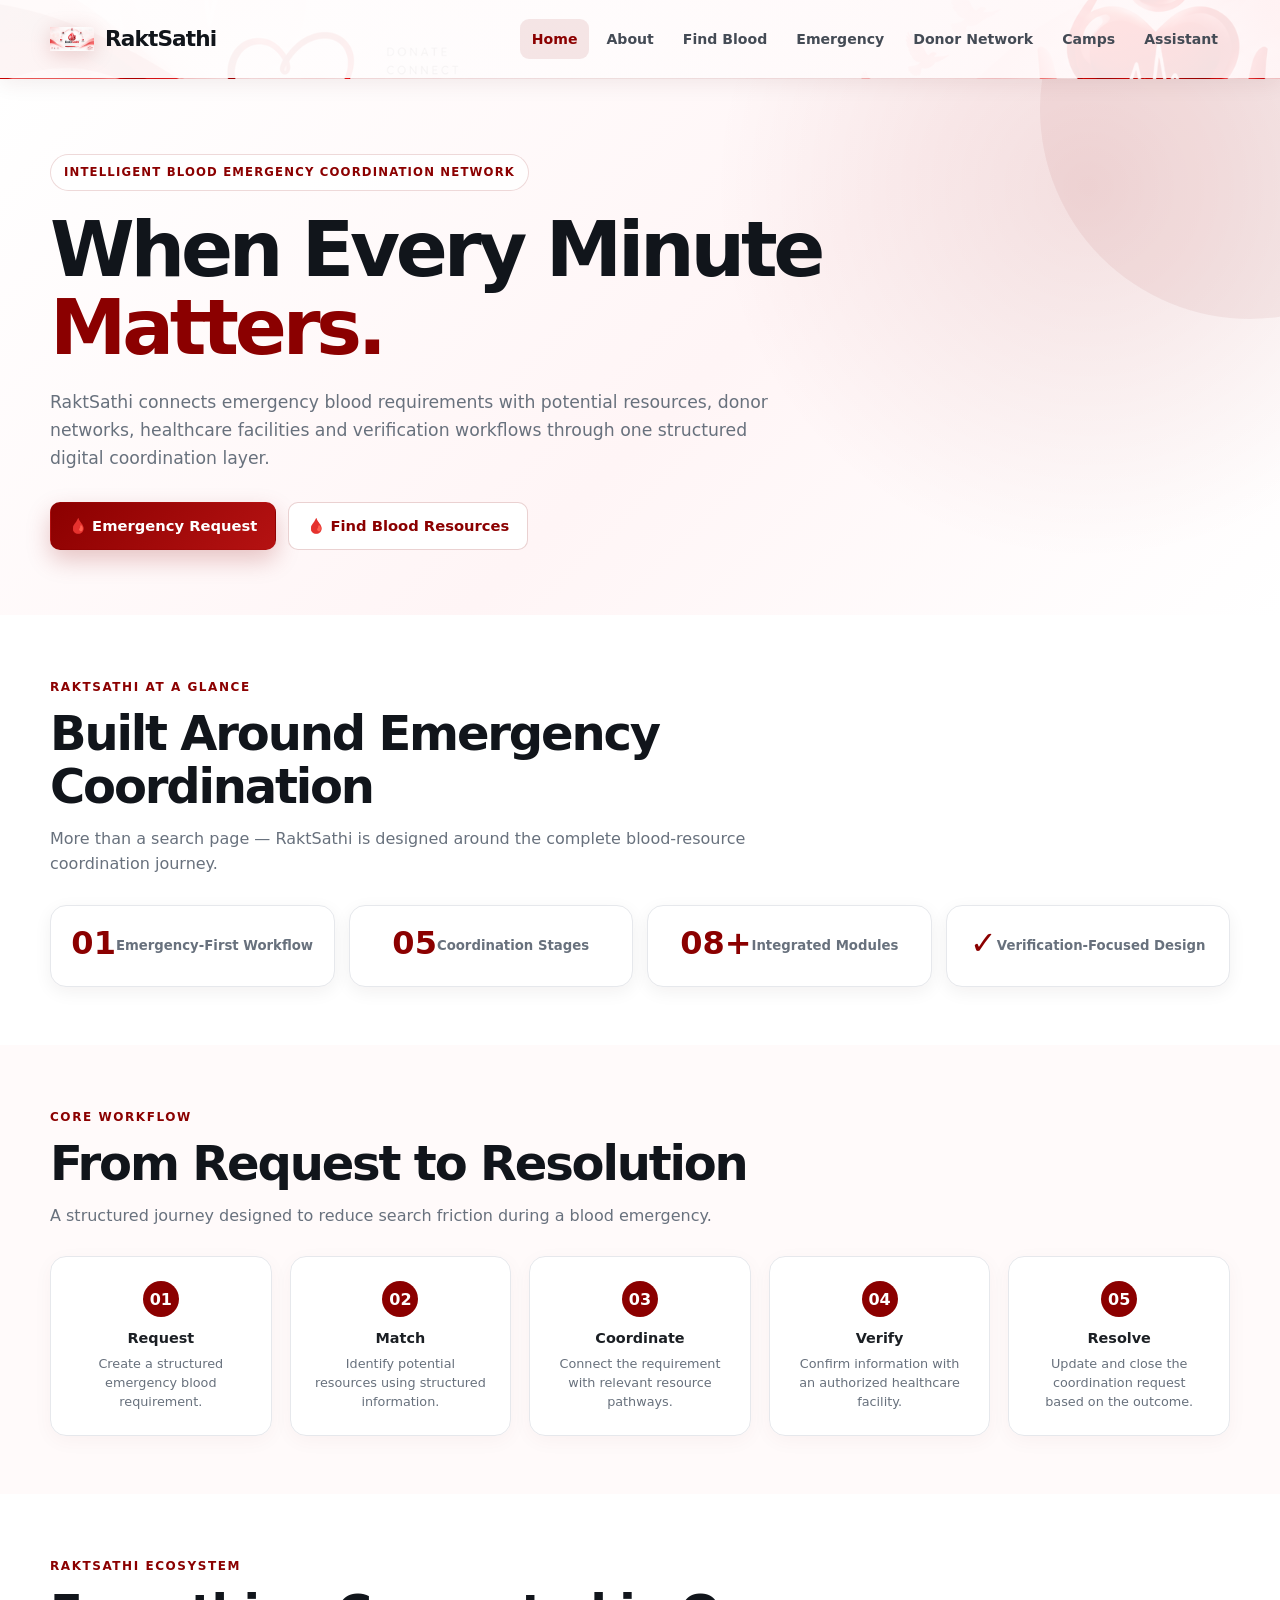
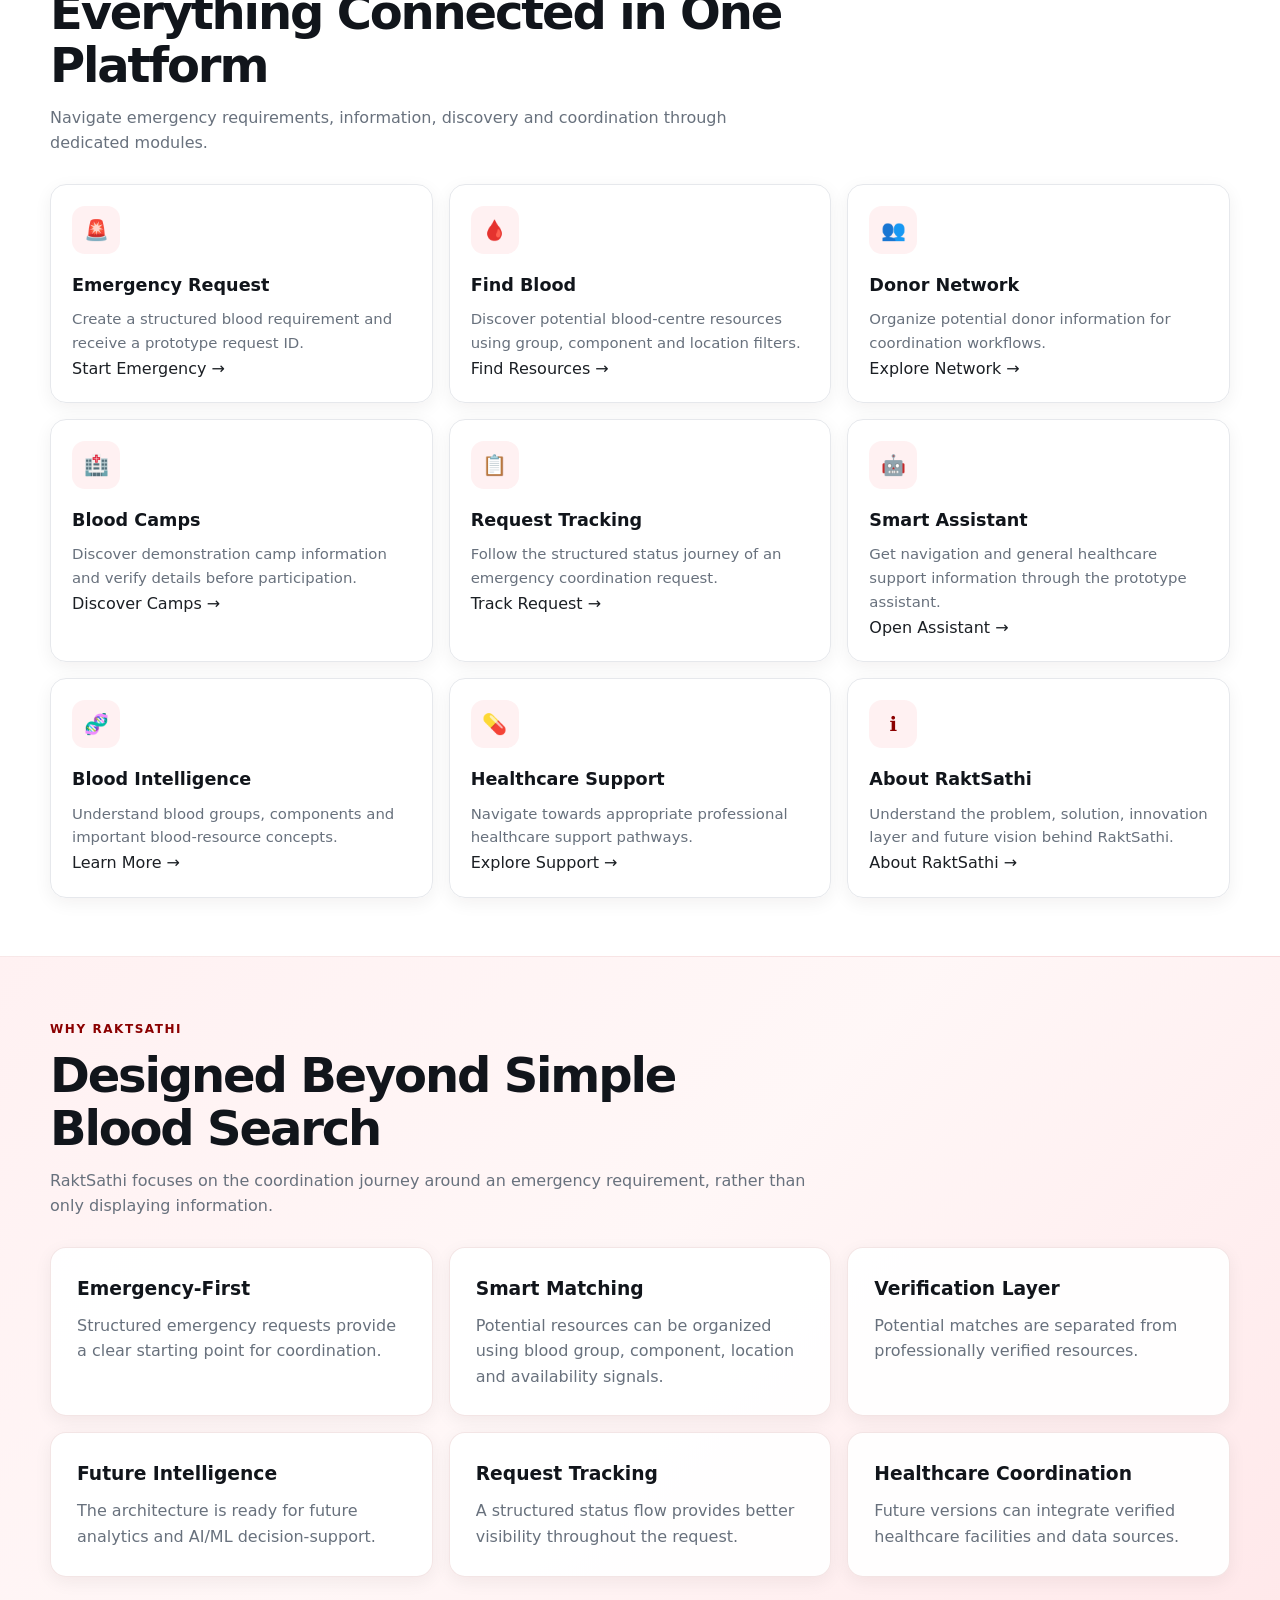
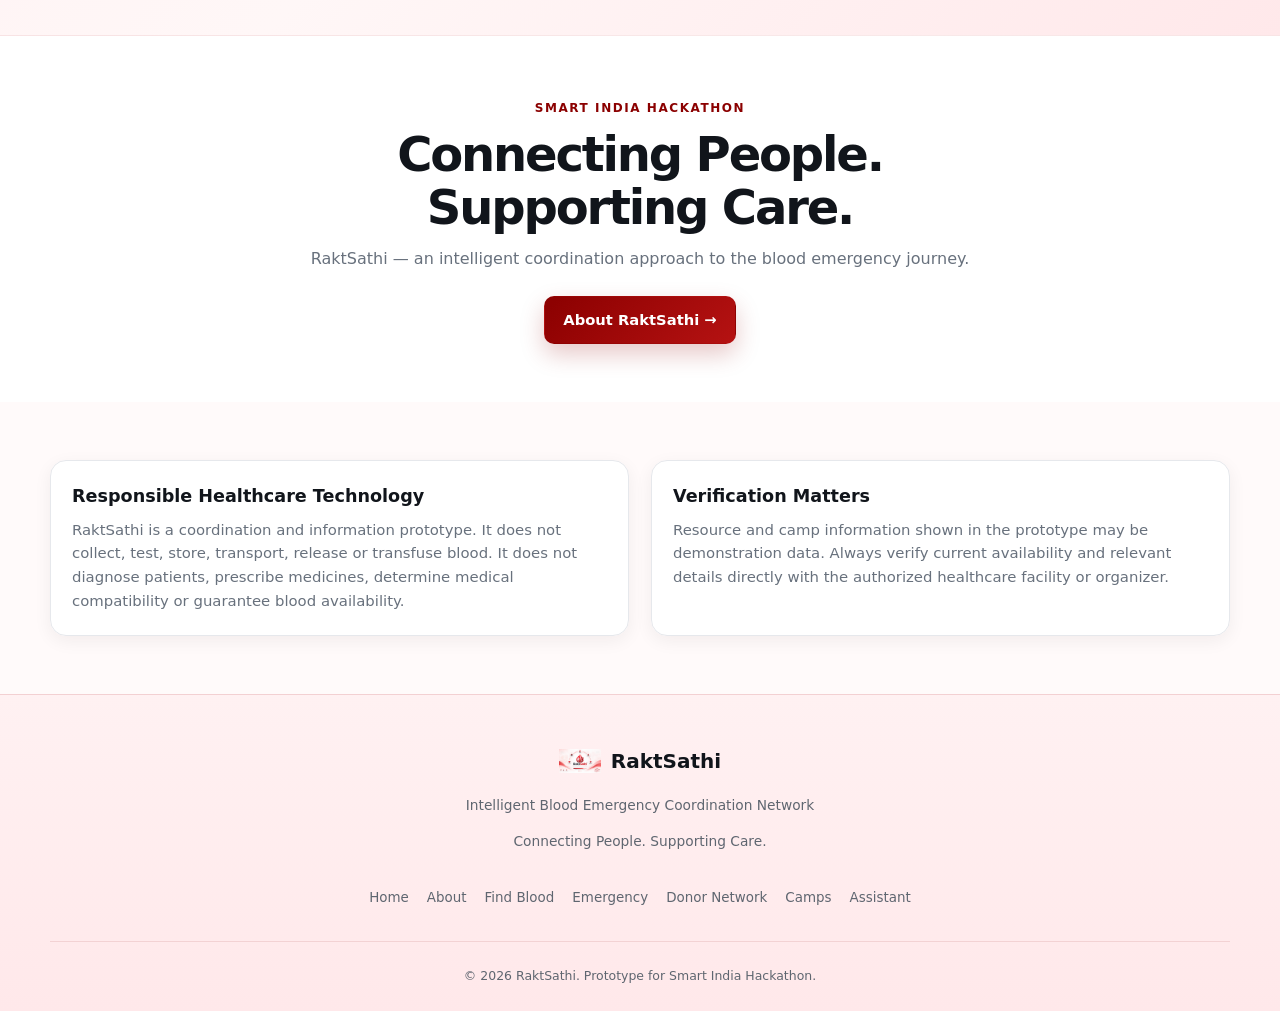
==== commit e15891f5: "Refactor HTML title and comments for clarity Updated the title and various comments for clarity and " ====
--- a/index.html
+++ b/index.html
@@ -2,7 +2,6 @@
 <html lang="en-IN">
 
 <head>
-
   <meta charset="UTF-8">
 
   <meta
@@ -20,9 +19,7 @@
     content="RaktSathi - Intelligent Blood Emergency Coordination Network"
   >
 
-  <title>
-    RaktSathi | Intelligent Blood Emergency Coordination
-  </title>
+  <title>RaktSathi | Intelligent Blood Emergency Coordination</title>
 
   <link
     rel="icon"
@@ -39,7 +36,6 @@
     rel="stylesheet"
     href="css/style.css"
   >
-
 </head>
 
 
@@ -85,6 +81,10 @@
           Home
         </a>
 
+        <a href="about.html">
+          About
+        </a>
+
         <a href="find-blood.html">
           Find Blood
         </a>
@@ -114,43 +114,40 @@
 
 
   <!-- =====================================================
-       HERO
+       MAIN
        ===================================================== -->
 
   <main>
 
 
+    <!-- ===================================================
+         HERO
+         =================================================== -->
+
     <section class="hero">
 
       <div class="container">
 
         <div class="hero-content">
 
-
           <div class="hero-badge">
-
             INTELLIGENT BLOOD EMERGENCY
             COORDINATION NETWORK
-
           </div>
 
 
           <h1>
-
             When Every Minute
             <span>Matters.</span>
-
           </h1>
 
 
           <p>
-
             RaktSathi connects emergency blood
             requirements with potential resources,
             donor networks, healthcare facilities
             and verification workflows through one
             structured digital coordination layer.
-
           </p>
 
 
@@ -160,9 +157,7 @@
               href="emergency.html"
               class="btn btn-primary"
             >
-
               🩸 Emergency Request
-
             </a>
 
 
@@ -170,11 +165,8 @@
               href="find-blood.html"
               class="btn btn-secondary"
             >
-
               🩸 Find Blood Resources
-
-            </a>
-
+            </a>
 
           </div>
 
@@ -186,14 +178,13 @@
 
 
 
-    <!-- =================================================
+    <!-- ===================================================
          AT A GLANCE
-         ================================================= -->
+         =================================================== -->
 
     <section class="section">
 
       <div class="container">
-
 
         <div class="section-heading">
 
@@ -268,6 +259,7 @@
 
           </div>
 
+
         </div>
 
       </div>
@@ -276,14 +268,13 @@
 
 
 
-    <!-- =================================================
-         WORKFLOW
-         ================================================= -->
+    <!-- ===================================================
+         CORE WORKFLOW
+         =================================================== -->
 
     <section class="section section-light">
 
       <div class="container">
-
 
         <div class="section-heading">
 
@@ -336,8 +327,8 @@
             </h3>
 
             <p>
-              Identify potential resources using
-              structured information.
+              Identify potential resources
+              using structured information.
             </p>
 
           </div>
@@ -405,9 +396,9 @@
 
 
 
-    <!-- =================================================
+    <!-- ===================================================
          ECOSYSTEM
-         ================================================= -->
+         =================================================== -->
 
     <section class="section">
 
@@ -437,7 +428,7 @@
         <div class="grid grid-3">
 
 
-          <!-- Emergency -->
+          <!-- Emergency Request -->
 
           <article class="card">
 
@@ -492,7 +483,7 @@
           </article>
 
 
-          <!-- Donor -->
+          <!-- Donor Network -->
 
           <article class="card">
 
@@ -532,9 +523,8 @@
             </h3>
 
             <p>
-              Discover demonstration camp
-              information and verify details
-              before participation.
+              Discover demonstration camp information
+              and verify details before participation.
             </p>
 
             <a
@@ -587,9 +577,9 @@
             </h3>
 
             <p>
-              Get navigation and general
-              healthcare-support information
-              through the prototype assistant.
+              Get navigation and general healthcare
+              support information through the
+              prototype assistant.
             </p>
 
             <a
@@ -602,7 +592,7 @@
           </article>
 
 
-          <!-- Education -->
+          <!-- Blood Intelligence -->
 
           <article class="card">
 
@@ -629,7 +619,7 @@
           </article>
 
 
-          <!-- Medicine -->
+          <!-- Healthcare Support -->
 
           <article class="card">
 
@@ -693,9 +683,9 @@
 
 
 
-    <!-- =================================================
+    <!-- ===================================================
          INNOVATION
-         ================================================= -->
+         =================================================== -->
 
     <section class="section section-dark">
 
@@ -731,9 +721,8 @@
             </h3>
 
             <p>
-              Structured emergency requests
-              provide a clear starting point
-              for coordination.
+              Structured emergency requests provide
+              a clear starting point for coordination.
             </p>
 
           </article>
@@ -747,8 +736,8 @@
 
             <p>
               Potential resources can be organized
-              using blood group, component,
-              location and availability signals.
+              using blood group, component, location
+              and availability signals.
             </p>
 
           </article>
@@ -761,8 +750,8 @@
             </h3>
 
             <p>
-              Potential matches are separated
-              from professionally verified resources.
+              Potential matches are separated from
+              professionally verified resources.
             </p>
 
           </article>
@@ -818,10 +807,10 @@
 
 
 
-    <!-- =================================================
-         FINAL ABOUT SECTION
-         ONLY ABOUT LINK
-         ================================================= -->
+    <!-- ===================================================
+         ABOUT / FINAL CTA
+         ONLY ABOUT BUTTON
+         =================================================== -->
 
     <section class="section">
 
@@ -836,10 +825,12 @@
             Smart India Hackathon
           </span>
 
+
           <h2>
             Connecting People.
             Supporting Care.
           </h2>
+
 
           <p>
             RaktSathi — an intelligent coordination
@@ -872,14 +863,13 @@
 
 
 
-    <!-- =================================================
-         SAFETY
-         ================================================= -->
+    <!-- ===================================================
+         RESPONSIBLE TECHNOLOGY
+         =================================================== -->
 
     <section class="section section-light">
 
       <div class="container">
-
 
         <div class="grid grid-2">
 
@@ -941,7 +931,6 @@
 
     <div class="container">
 
-
       <div class="footer-grid">
 
 
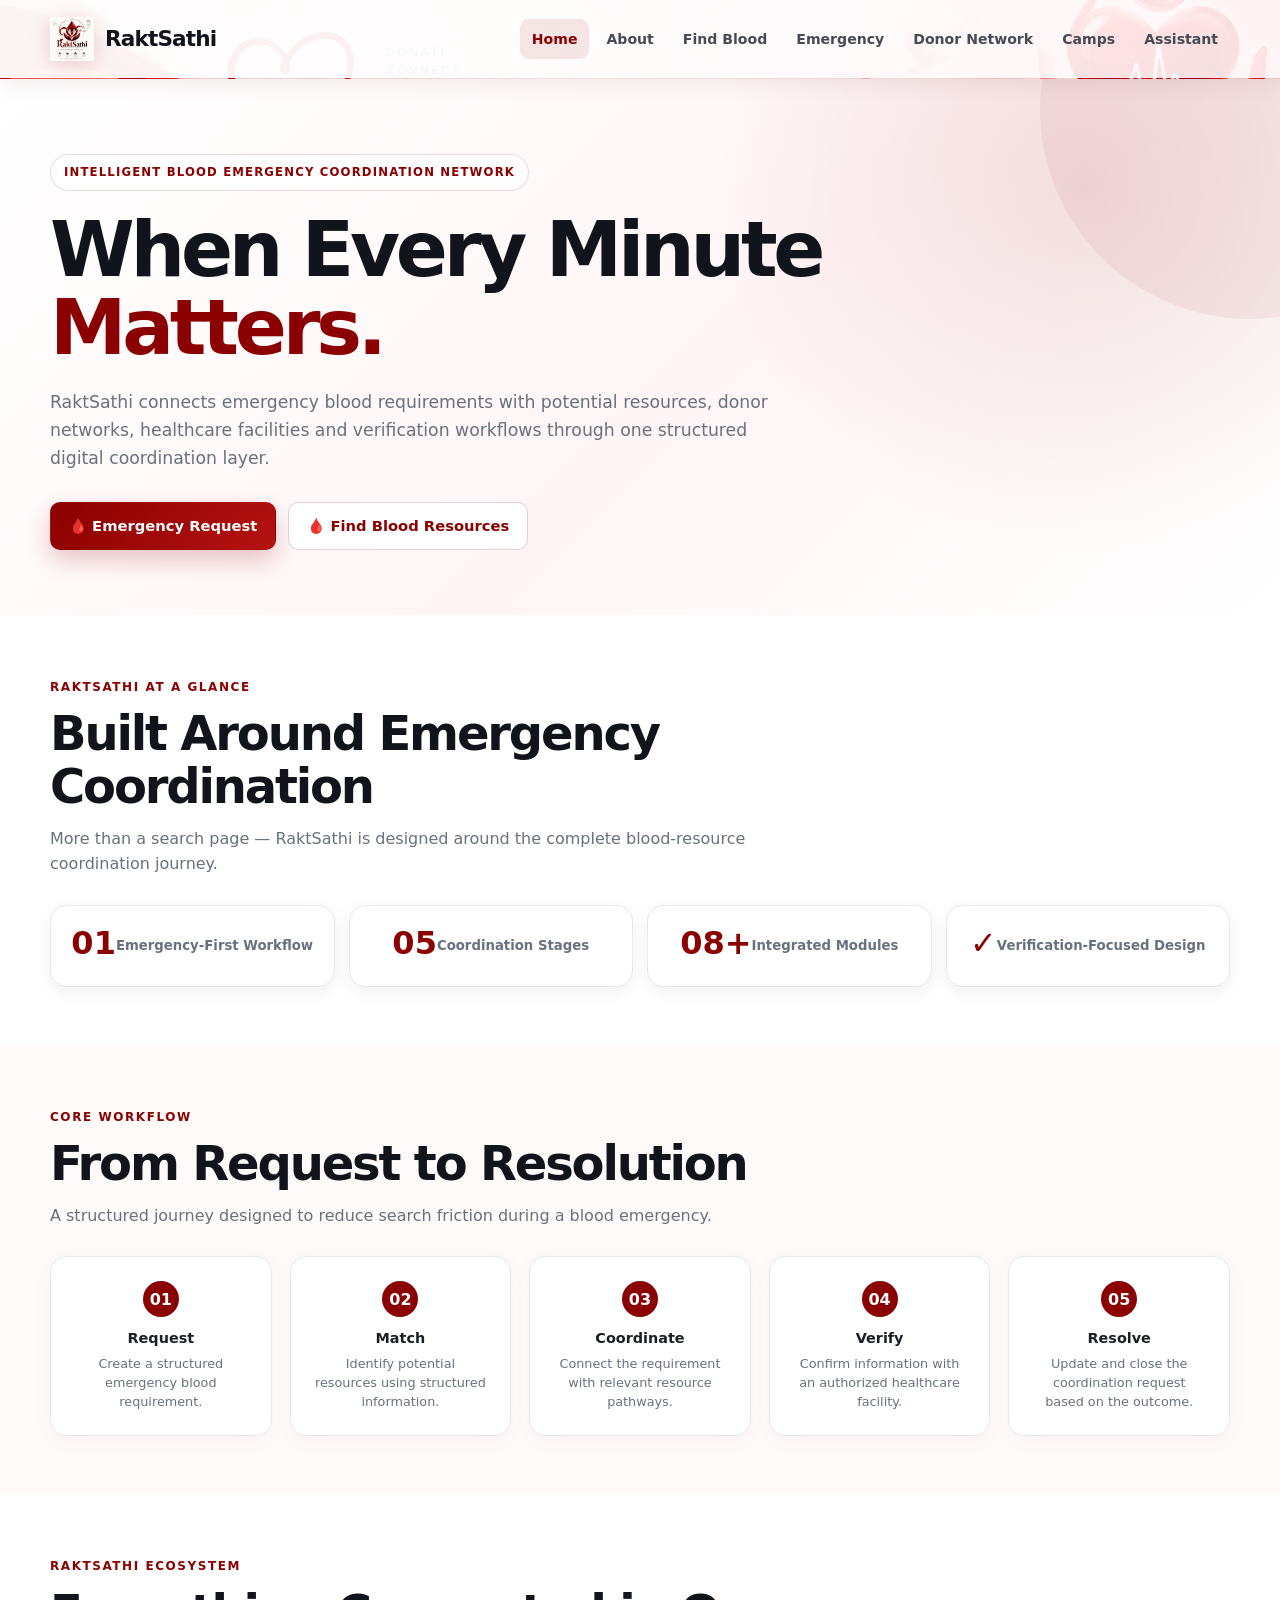
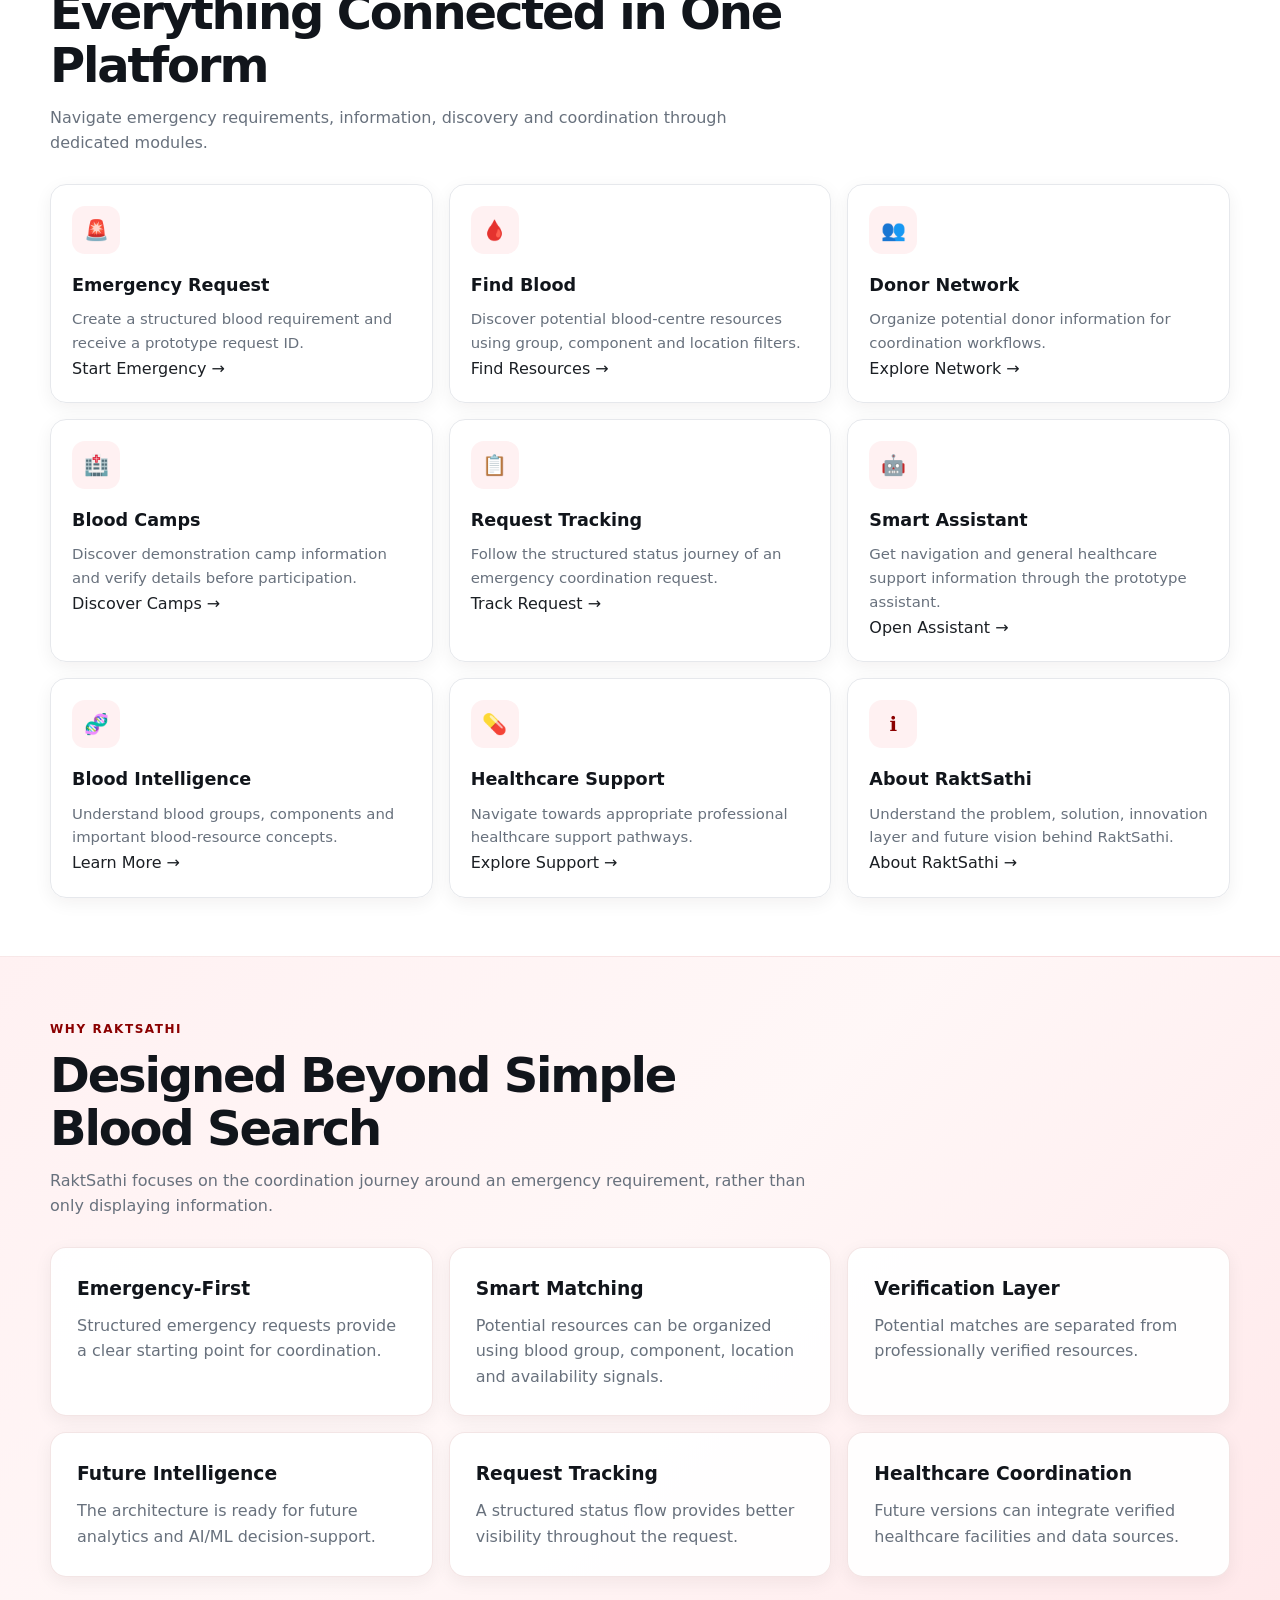
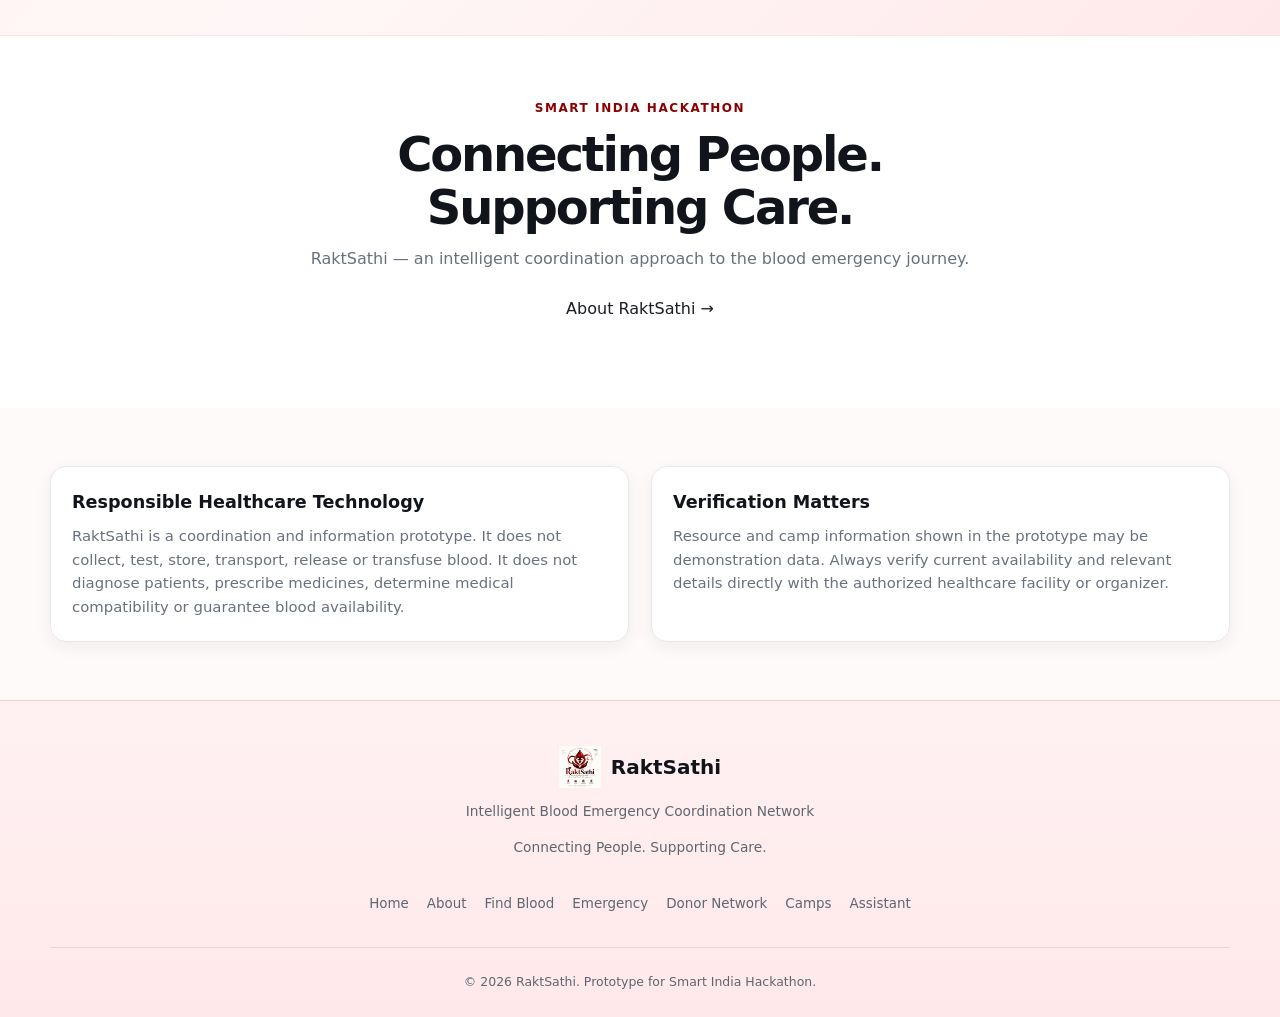
==== commit ffe3eda3: "Update logo and text to uppercase in index.html" ====
--- a/index.html
+++ b/index.html
@@ -24,7 +24,7 @@
   <link
     rel="icon"
     type="image/png"
-    href="raktsathi-logo.png"
+    href="raktsathi-new-logo.png"
   >
 
   <link
@@ -57,9 +57,11 @@
       >
 
         <img
-          src="raktsathi-logo.png"
+          src="raktsathi-new-logo.png"
           alt="RaktSathi Logo"
           class="brand-logo"
+          width="48"
+          height="48"
         >
 
         <span class="brand-text">
@@ -189,7 +191,7 @@
         <div class="section-heading">
 
           <span class="section-kicker">
-            RaktSathi At A Glance
+            RAKTSATHI AT A GLANCE
           </span>
 
           <h2>
@@ -276,10 +278,11 @@
 
       <div class="container">
 
+
         <div class="section-heading">
 
           <span class="section-kicker">
-            Core Workflow
+            CORE WORKFLOW
           </span>
 
           <h2>
@@ -397,7 +400,7 @@
 
 
     <!-- ===================================================
-         ECOSYSTEM
+         RAKTSATHI ECOSYSTEM
          =================================================== -->
 
     <section class="section">
@@ -408,7 +411,7 @@
         <div class="section-heading">
 
           <span class="section-kicker">
-            RaktSathi Ecosystem
+            RAKTSATHI ECOSYSTEM
           </span>
 
           <h2>
@@ -428,8 +431,6 @@
         <div class="grid grid-3">
 
 
-          <!-- Emergency Request -->
-
           <article class="card">
 
             <div class="card-icon">
@@ -455,7 +456,6 @@
           </article>
 
 
-          <!-- Find Blood -->
 
           <article class="card">
 
@@ -483,7 +483,6 @@
           </article>
 
 
-          <!-- Donor Network -->
 
           <article class="card">
 
@@ -510,7 +509,6 @@
           </article>
 
 
-          <!-- Camps -->
 
           <article class="card">
 
@@ -537,7 +535,6 @@
           </article>
 
 
-          <!-- Tracking -->
 
           <article class="card">
 
@@ -564,7 +561,6 @@
           </article>
 
 
-          <!-- Assistant -->
 
           <article class="card">
 
@@ -592,7 +588,6 @@
           </article>
 
 
-          <!-- Blood Intelligence -->
 
           <article class="card">
 
@@ -619,7 +614,6 @@
           </article>
 
 
-          <!-- Healthcare Support -->
 
           <article class="card">
 
@@ -647,7 +641,6 @@
           </article>
 
 
-          <!-- About -->
 
           <article class="card">
 
@@ -684,7 +677,7 @@
 
 
     <!-- ===================================================
-         INNOVATION
+         WHY RAKTSATHI
          =================================================== -->
 
     <section class="section section-dark">
@@ -695,7 +688,7 @@
         <div class="section-heading">
 
           <span class="section-kicker">
-            Why RaktSathi
+            WHY RAKTSATHI
           </span>
 
           <h2>
@@ -808,21 +801,17 @@
 
 
     <!-- ===================================================
-         ABOUT / FINAL CTA
-         ONLY ABOUT BUTTON
+         FINAL ABOUT SECTION
          =================================================== -->
 
     <section class="section">
 
       <div class="container">
 
-        <div
-          class="section-heading center"
-          style="margin-bottom: 0;"
-        >
+        <div class="section-heading center">
 
           <span class="section-kicker">
-            Smart India Hackathon
+            SMART INDIA HACKATHON
           </span>
 
 
@@ -848,7 +837,7 @@
 
             <a
               href="about.html"
-              class="btn btn-primary"
+              class="about-link"
             >
               About RaktSathi →
             </a>
@@ -934,13 +923,15 @@
       <div class="footer-grid">
 
 
-        <div>
+        <div class="footer-brand-section">
 
           <div class="footer-brand">
 
             <img
-              src="raktsathi-logo.png"
+              src="raktsathi-new-logo.png"
               alt="RaktSathi Logo"
+              width="42"
+              height="42"
             >
 
             <span>
@@ -963,6 +954,7 @@
         </div>
 
 
+
         <nav
           class="footer-links"
           aria-label="Footer navigation"
@@ -999,6 +991,7 @@
         </nav>
 
 
+
         <div class="footer-bottom">
 
           © 2026 RaktSathi.
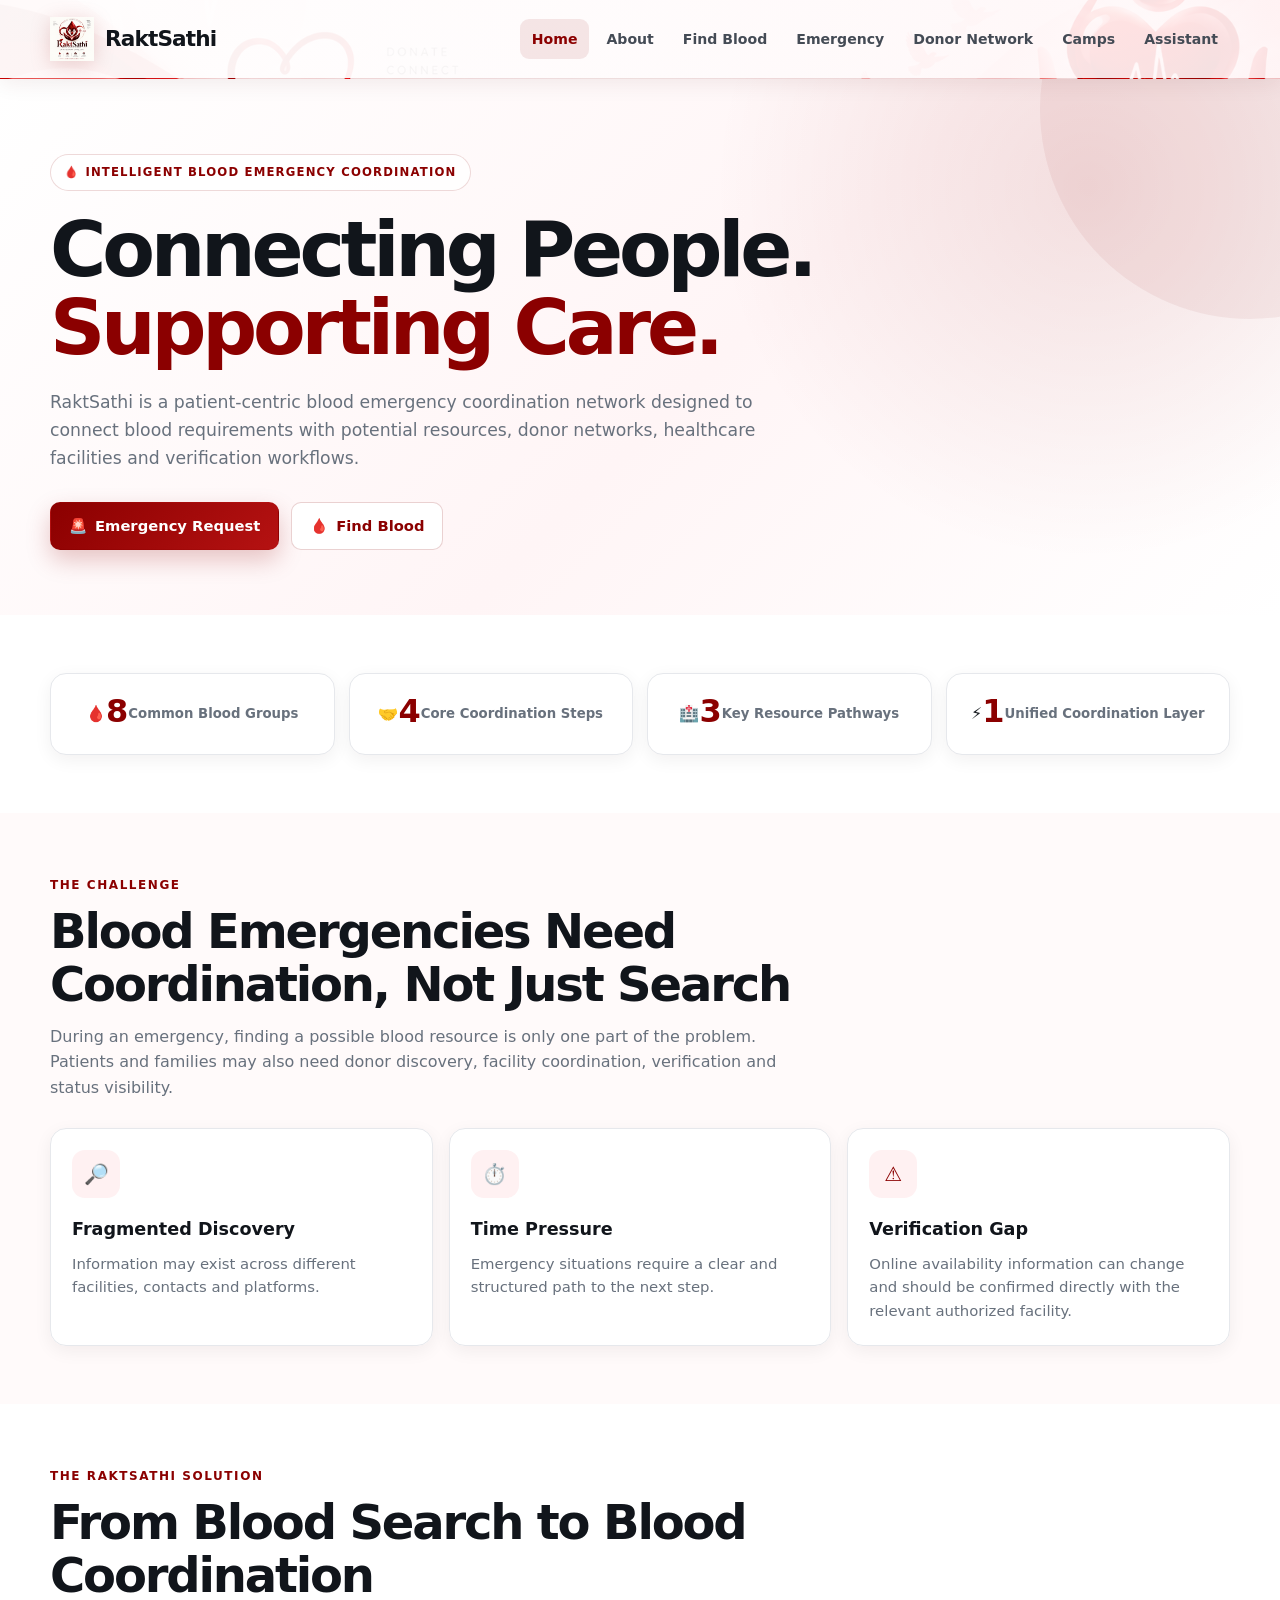
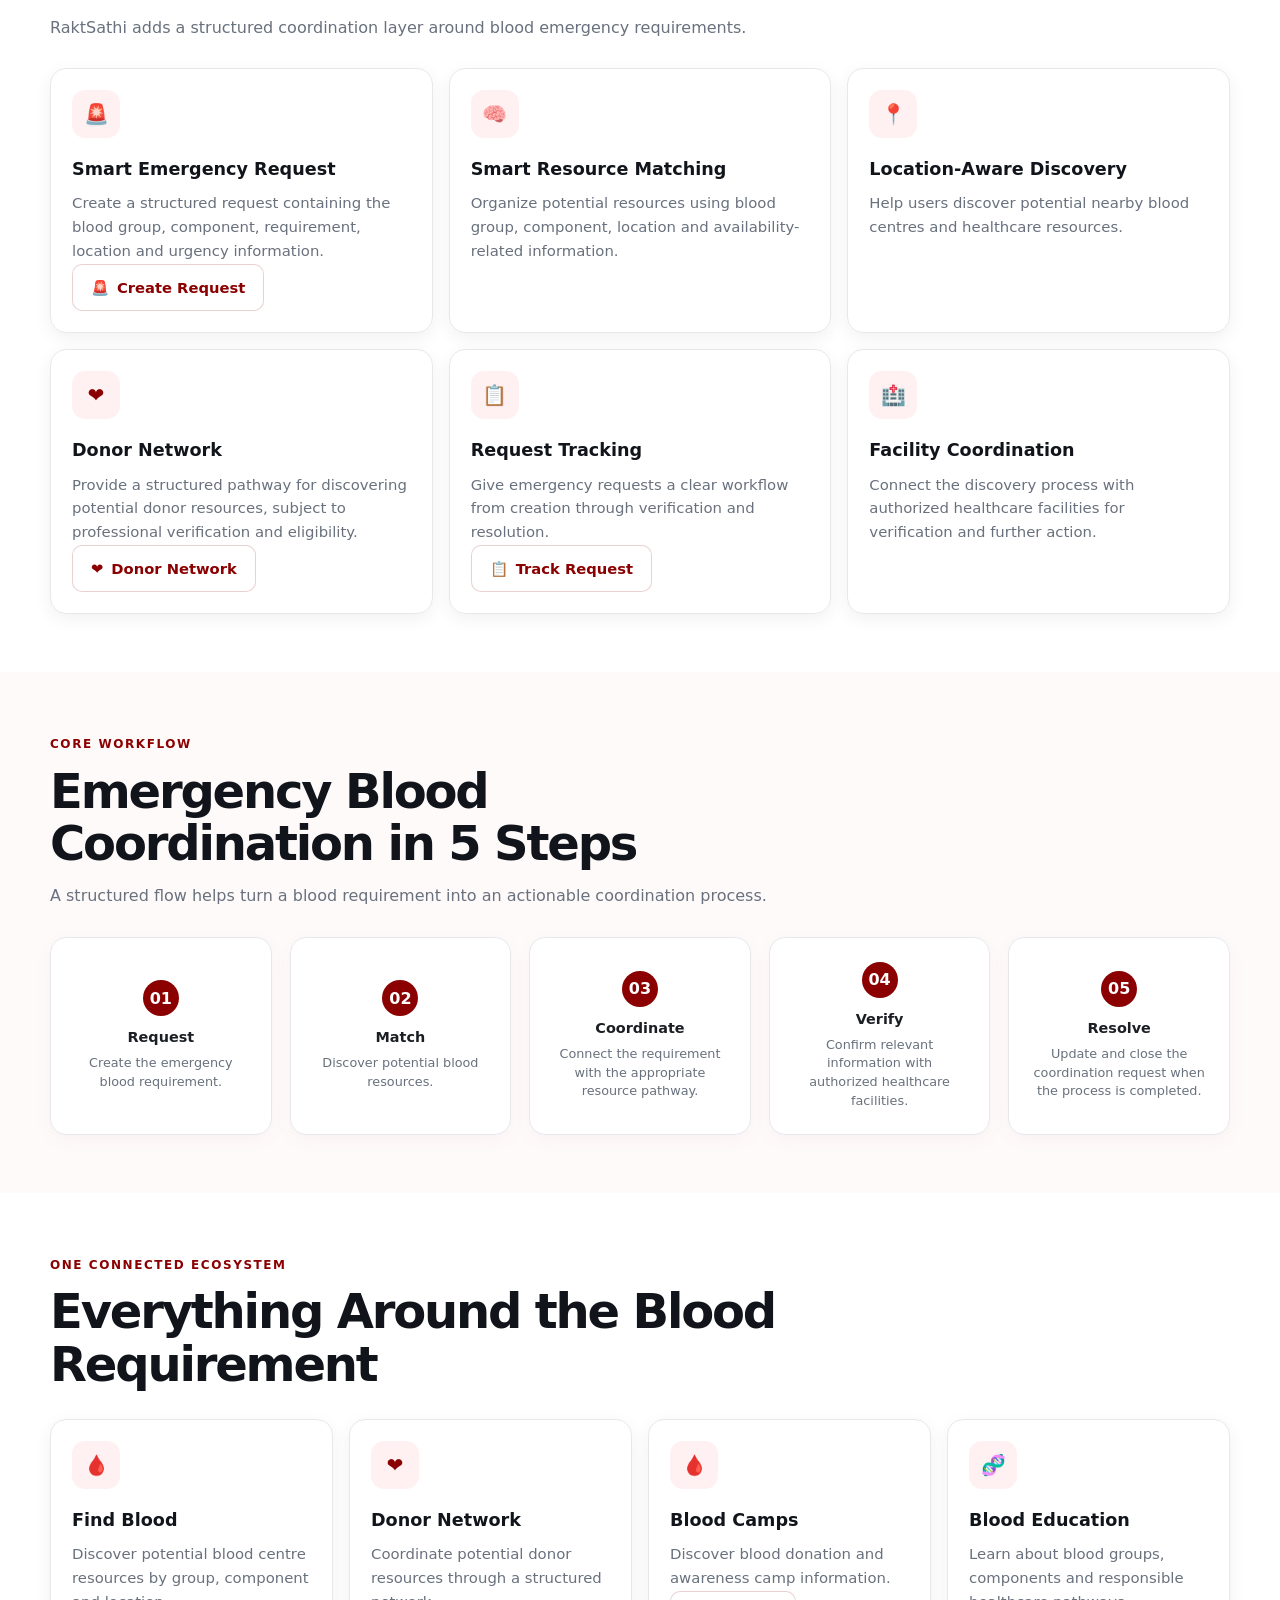
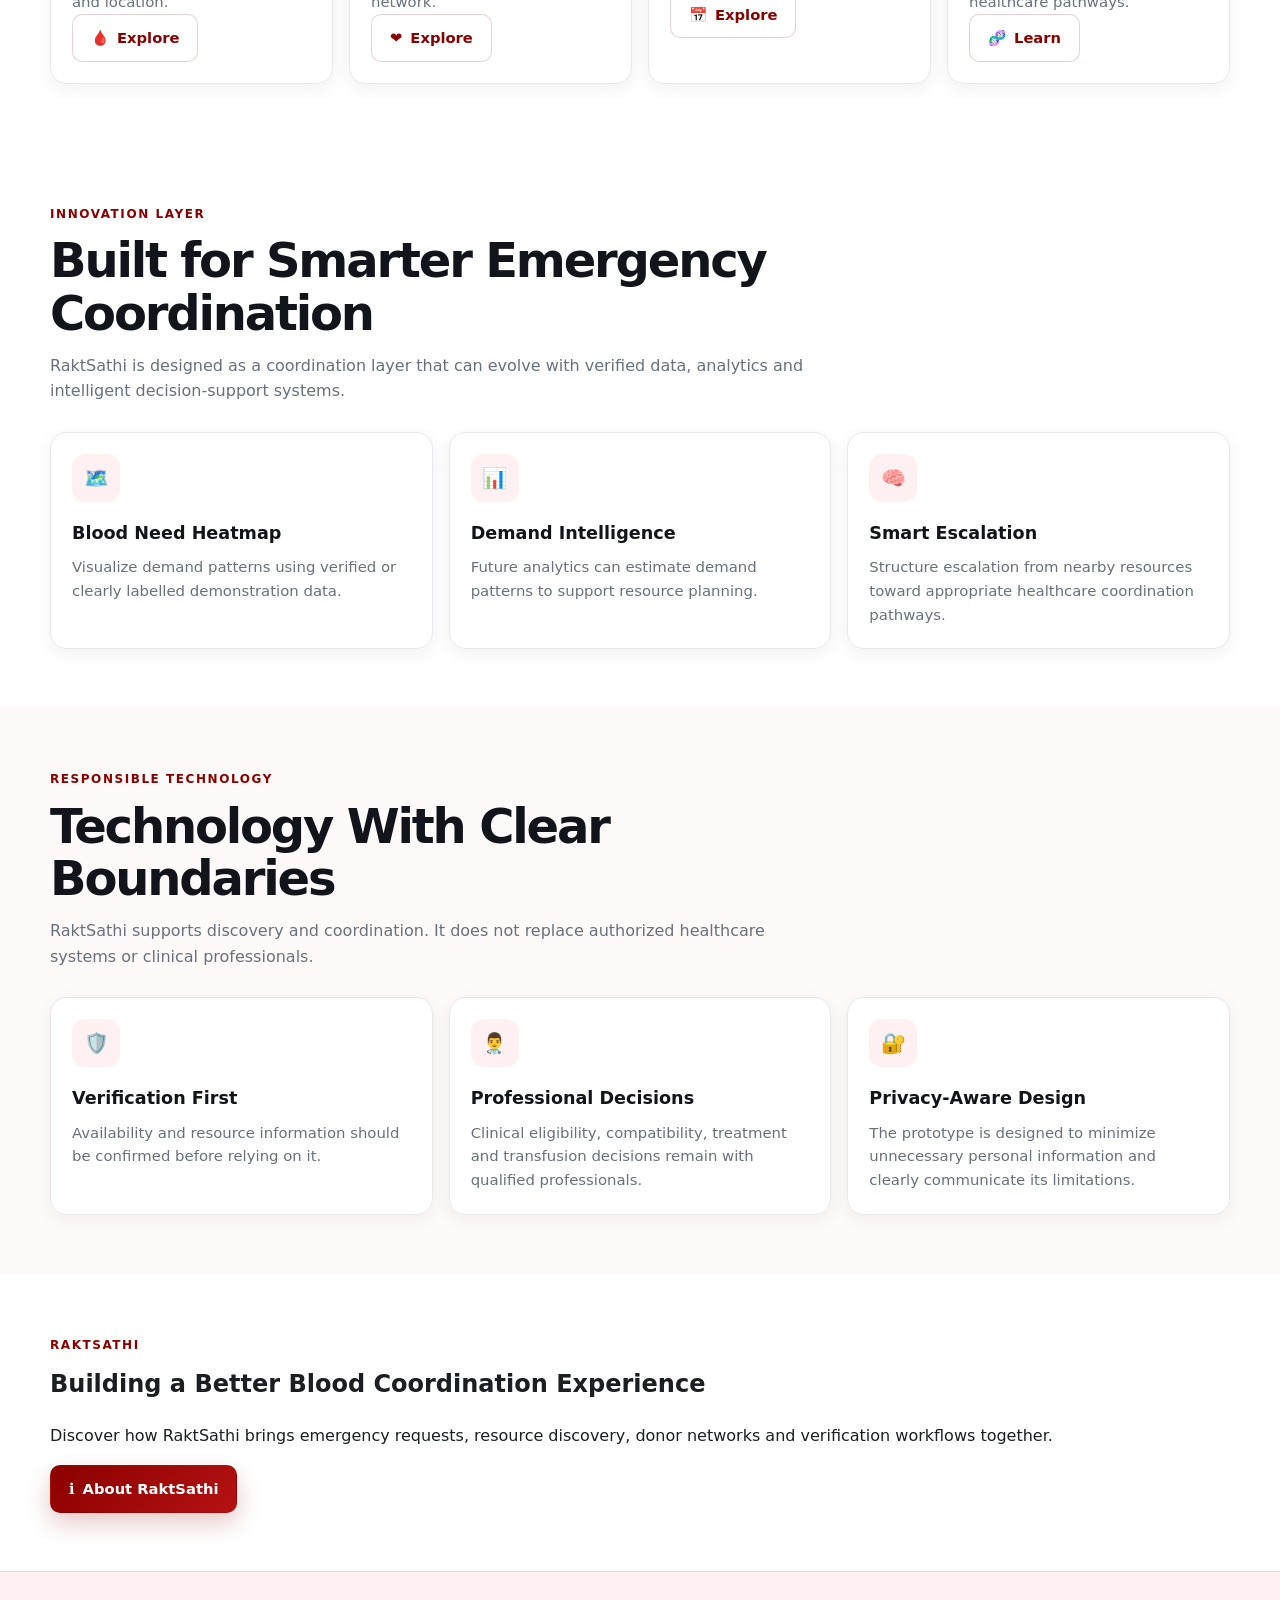
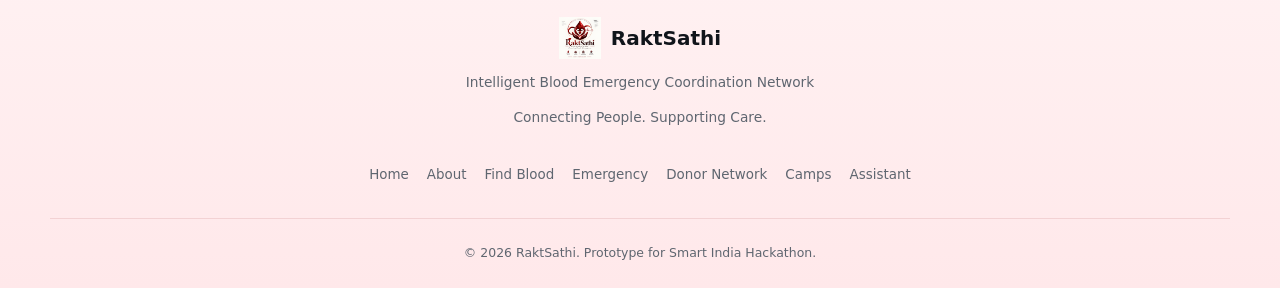
==== commit 0128c985: "Revise content and title for improved clarity Updated the title and various sections to improve clar" ====
--- a/index.html
+++ b/index.html
@@ -19,7 +19,9 @@
     content="RaktSathi - Intelligent Blood Emergency Coordination Network"
   >
 
-  <title>RaktSathi | Intelligent Blood Emergency Coordination</title>
+  <title>
+    RaktSathi | Connecting People. Supporting Care.
+  </title>
 
   <link
     rel="icon"
@@ -40,7 +42,6 @@
 
 
 <body>
-
 
   <!-- =====================================================
        HEADER
@@ -114,7 +115,6 @@
   </header>
 
 
-
   <!-- =====================================================
        MAIN
        ===================================================== -->
@@ -133,23 +133,23 @@
         <div class="hero-content">
 
           <div class="hero-badge">
-            INTELLIGENT BLOOD EMERGENCY
-            COORDINATION NETWORK
+            🩸 INTELLIGENT BLOOD EMERGENCY COORDINATION
           </div>
 
 
           <h1>
-            When Every Minute
-            <span>Matters.</span>
+            Connecting People.
+            <span>Supporting Care.</span>
           </h1>
 
 
           <p>
-            RaktSathi connects emergency blood
-            requirements with potential resources,
-            donor networks, healthcare facilities
-            and verification workflows through one
-            structured digital coordination layer.
+            RaktSathi is a patient-centric blood
+            emergency coordination network designed
+            to connect blood requirements with
+            potential resources, donor networks,
+            healthcare facilities and verification
+            workflows.
           </p>
 
 
@@ -159,7 +159,10 @@
               href="emergency.html"
               class="btn btn-primary"
             >
-              🩸 Emergency Request
+              🚨
+              <span>
+                Emergency Request
+              </span>
             </a>
 
 
@@ -167,7 +170,10 @@
               href="find-blood.html"
               class="btn btn-secondary"
             >
-              🩸 Find Blood Resources
+              🩸
+              <span>
+                Find Blood
+              </span>
             </a>
 
           </div>
@@ -181,9 +187,205 @@
 
 
     <!-- ===================================================
-         AT A GLANCE
+         STATS
          =================================================== -->
 
+    <section class="section stats-section">
+
+      <div class="container">
+
+        <div class="stats-grid">
+
+
+          <div class="stat-card">
+
+            <div class="stat-icon">
+              🩸
+            </div>
+
+            <div
+              class="stat-number"
+              data-count="8"
+            >
+              8
+            </div>
+
+            <div class="stat-label">
+              Common Blood Groups
+            </div>
+
+          </div>
+
+
+          <div class="stat-card">
+
+            <div class="stat-icon">
+              🤝
+            </div>
+
+            <div
+              class="stat-number"
+              data-count="4"
+            >
+              4
+            </div>
+
+            <div class="stat-label">
+              Core Coordination Steps
+            </div>
+
+          </div>
+
+
+          <div class="stat-card">
+
+            <div class="stat-icon">
+              🏥
+            </div>
+
+            <div
+              class="stat-number"
+              data-count="3"
+            >
+              3
+            </div>
+
+            <div class="stat-label">
+              Key Resource Pathways
+            </div>
+
+          </div>
+
+
+          <div class="stat-card">
+
+            <div class="stat-icon">
+              ⚡
+            </div>
+
+            <div
+              class="stat-number"
+              data-count="1"
+            >
+              1
+            </div>
+
+            <div class="stat-label">
+              Unified Coordination Layer
+            </div>
+
+          </div>
+
+
+        </div>
+
+      </div>
+
+    </section>
+
+
+
+    <!-- ===================================================
+         PROBLEM
+         =================================================== -->
+
+    <section class="section section-light">
+
+      <div class="container">
+
+        <div class="section-heading">
+
+          <span class="section-kicker">
+            THE CHALLENGE
+          </span>
+
+          <h2>
+            Blood Emergencies Need Coordination,
+            Not Just Search
+          </h2>
+
+          <p>
+            During an emergency, finding a possible
+            blood resource is only one part of the
+            problem. Patients and families may also
+            need donor discovery, facility
+            coordination, verification and status
+            visibility.
+          </p>
+
+        </div>
+
+
+        <div class="grid grid-3">
+
+
+          <article class="card">
+
+            <div class="card-icon">
+              🔎
+            </div>
+
+            <h3>
+              Fragmented Discovery
+            </h3>
+
+            <p>
+              Information may exist across different
+              facilities, contacts and platforms.
+            </p>
+
+          </article>
+
+
+          <article class="card">
+
+            <div class="card-icon">
+              ⏱️
+            </div>
+
+            <h3>
+              Time Pressure
+            </h3>
+
+            <p>
+              Emergency situations require a clear
+              and structured path to the next step.
+            </p>
+
+          </article>
+
+
+          <article class="card">
+
+            <div class="card-icon">
+              ⚠️
+            </div>
+
+            <h3>
+              Verification Gap
+            </h3>
+
+            <p>
+              Online availability information can
+              change and should be confirmed directly
+              with the relevant authorized facility.
+            </p>
+
+          </article>
+
+
+        </div>
+
+      </div>
+
+    </section>
+
+
+
+    <!-- ===================================================
+         SOLUTION
+         =================================================== -->
+
     <section class="section">
 
       <div class="container">
@@ -191,75 +393,178 @@
         <div class="section-heading">
 
           <span class="section-kicker">
-            RAKTSATHI AT A GLANCE
+            THE RAKTSATHI SOLUTION
           </span>
 
           <h2>
-            Built Around Emergency Coordination
+            From Blood Search to Blood Coordination
           </h2>
 
           <p>
-            More than a search page — RaktSathi
-            is designed around the complete
-            blood-resource coordination journey.
+            RaktSathi adds a structured coordination
+            layer around blood emergency requirements.
           </p>
 
         </div>
 
 
-        <div class="stats-grid">
-
-
-          <div class="stat-card">
-
-            <div class="stat-number">
-              01
-            </div>
-
-            <div class="stat-label">
-              Emergency-First Workflow
-            </div>
-
-          </div>
-
-
-          <div class="stat-card">
-
-            <div class="stat-number">
-              05
-            </div>
-
-            <div class="stat-label">
-              Coordination Stages
-            </div>
-
-          </div>
-
-
-          <div class="stat-card">
-
-            <div class="stat-number">
-              08+
-            </div>
-
-            <div class="stat-label">
-              Integrated Modules
-            </div>
-
-          </div>
-
-
-          <div class="stat-card">
-
-            <div class="stat-number">
-              ✓
-            </div>
-
-            <div class="stat-label">
-              Verification-Focused Design
-            </div>
-
-          </div>
+        <div class="grid grid-3">
+
+
+          <article class="card">
+
+            <div class="card-icon">
+              🚨
+            </div>
+
+            <h3>
+              Smart Emergency Request
+            </h3>
+
+            <p>
+              Create a structured request containing
+              the blood group, component, requirement,
+              location and urgency information.
+            </p>
+
+            <div class="card-actions">
+
+              <a
+                href="emergency.html"
+                class="btn btn-secondary"
+              >
+                🚨
+                <span>
+                  Create Request
+                </span>
+              </a>
+
+            </div>
+
+          </article>
+
+
+          <article class="card">
+
+            <div class="card-icon">
+              🧠
+            </div>
+
+            <h3>
+              Smart Resource Matching
+            </h3>
+
+            <p>
+              Organize potential resources using
+              blood group, component, location and
+              availability-related information.
+            </p>
+
+          </article>
+
+
+          <article class="card">
+
+            <div class="card-icon">
+              📍
+            </div>
+
+            <h3>
+              Location-Aware Discovery
+            </h3>
+
+            <p>
+              Help users discover potential nearby
+              blood centres and healthcare resources.
+            </p>
+
+          </article>
+
+
+          <article class="card">
+
+            <div class="card-icon">
+              ❤️
+            </div>
+
+            <h3>
+              Donor Network
+            </h3>
+
+            <p>
+              Provide a structured pathway for
+              discovering potential donor resources,
+              subject to professional verification
+              and eligibility.
+            </p>
+
+            <div class="card-actions">
+
+              <a
+                href="donor.html"
+                class="btn btn-secondary"
+              >
+                ❤️
+                <span>
+                  Donor Network
+                </span>
+              </a>
+
+            </div>
+
+          </article>
+
+
+          <article class="card">
+
+            <div class="card-icon">
+              📋
+            </div>
+
+            <h3>
+              Request Tracking
+            </h3>
+
+            <p>
+              Give emergency requests a clear
+              workflow from creation through
+              verification and resolution.
+            </p>
+
+            <div class="card-actions">
+
+              <a
+                href="blood-request.html"
+                class="btn btn-secondary"
+              >
+                📋
+                <span>
+                  Track Request
+                </span>
+              </a>
+
+            </div>
+
+          </article>
+
+
+          <article class="card">
+
+            <div class="card-icon">
+              🏥
+            </div>
+
+            <h3>
+              Facility Coordination
+            </h3>
+
+            <p>
+              Connect the discovery process with
+              authorized healthcare facilities for
+              verification and further action.
+            </p>
+
+          </article>
 
 
         </div>
@@ -278,7 +583,6 @@
 
       <div class="container">
 
-
         <div class="section-heading">
 
           <span class="section-kicker">
@@ -286,13 +590,13 @@
           </span>
 
           <h2>
-            From Request to Resolution
+            Emergency Blood Coordination in 5 Steps
           </h2>
 
           <p>
-            A structured journey designed to
-            reduce search friction during a
-            blood emergency.
+            A structured flow helps turn a blood
+            requirement into an actionable coordination
+            process.
           </p>
 
         </div>
@@ -312,8 +616,7 @@
             </h3>
 
             <p>
-              Create a structured emergency
-              blood requirement.
+              Create the emergency blood requirement.
             </p>
 
           </div>
@@ -330,8 +633,7 @@
             </h3>
 
             <p>
-              Identify potential resources
-              using structured information.
+              Discover potential blood resources.
             </p>
 
           </div>
@@ -348,8 +650,8 @@
             </h3>
 
             <p>
-              Connect the requirement with
-              relevant resource pathways.
+              Connect the requirement with the
+              appropriate resource pathway.
             </p>
 
           </div>
@@ -366,8 +668,8 @@
             </h3>
 
             <p>
-              Confirm information with an
-              authorized healthcare facility.
+              Confirm relevant information with
+              authorized healthcare facilities.
             </p>
 
           </div>
@@ -385,7 +687,7 @@
 
             <p>
               Update and close the coordination
-              request based on the outcome.
+              request when the process is completed.
             </p>
 
           </div>
@@ -400,29 +702,189 @@
 
 
     <!-- ===================================================
-         RAKTSATHI ECOSYSTEM
+         DISCOVERY ECOSYSTEM
          =================================================== -->
 
     <section class="section">
 
       <div class="container">
 
-
         <div class="section-heading">
 
           <span class="section-kicker">
-            RAKTSATHI ECOSYSTEM
+            ONE CONNECTED ECOSYSTEM
           </span>
 
           <h2>
-            Everything Connected in One Platform
+            Everything Around the Blood Requirement
           </h2>
 
+        </div>
+
+
+        <div class="grid grid-4">
+
+
+          <article class="card">
+
+            <div class="card-icon">
+              🩸
+            </div>
+
+            <h3>
+              Find Blood
+            </h3>
+
+            <p>
+              Discover potential blood centre
+              resources by group, component and
+              location.
+            </p>
+
+            <div class="card-actions">
+
+              <a
+                href="find-blood.html"
+                class="btn btn-secondary"
+              >
+                🩸
+                <span>
+                  Explore
+                </span>
+              </a>
+
+            </div>
+
+          </article>
+
+
+          <article class="card">
+
+            <div class="card-icon">
+              ❤️
+            </div>
+
+            <h3>
+              Donor Network
+            </h3>
+
+            <p>
+              Coordinate potential donor resources
+              through a structured network.
+            </p>
+
+            <div class="card-actions">
+
+              <a
+                href="donor.html"
+                class="btn btn-secondary"
+              >
+                ❤️
+                <span>
+                  Explore
+                </span>
+              </a>
+
+            </div>
+
+          </article>
+
+
+          <article class="card">
+
+            <div class="card-icon">
+              🩸
+            </div>
+
+            <h3>
+              Blood Camps
+            </h3>
+
+            <p>
+              Discover blood donation and awareness
+              camp information.
+            </p>
+
+            <div class="card-actions">
+
+              <a
+                href="camps.html"
+                class="btn btn-secondary"
+              >
+                📅
+                <span>
+                  Explore
+                </span>
+              </a>
+
+            </div>
+
+          </article>
+
+
+          <article class="card">
+
+            <div class="card-icon">
+              🧬
+            </div>
+
+            <h3>
+              Blood Education
+            </h3>
+
+            <p>
+              Learn about blood groups, components
+              and responsible healthcare pathways.
+            </p>
+
+            <div class="card-actions">
+
+              <a
+                href="blood-education.html"
+                class="btn btn-secondary"
+              >
+                🧬
+                <span>
+                  Learn
+                </span>
+              </a>
+
+            </div>
+
+          </article>
+
+
+        </div>
+
+      </div>
+
+    </section>
+
+
+
+    <!-- ===================================================
+         INNOVATION
+         =================================================== -->
+
+    <section class="section innovation-section">
+
+      <div class="container">
+
+        <div class="section-heading">
+
+          <span class="section-kicker">
+            INNOVATION LAYER
+          </span>
+
+          <h2>
+            Built for Smarter Emergency Coordination
+          </h2>
+
           <p>
-            Navigate emergency requirements,
-            information, discovery and
-            coordination through dedicated
-            modules.
+            RaktSathi is designed as a coordination
+            layer that can evolve with verified data,
+            analytics and intelligent decision-support
+            systems.
           </p>
 
         </div>
@@ -434,415 +896,58 @@
           <article class="card">
 
             <div class="card-icon">
-              🚨
-            </div>
-
-            <h3>
-              Emergency Request
-            </h3>
-
-            <p>
-              Create a structured blood requirement
-              and receive a prototype request ID.
-            </p>
-
-            <a
-              href="emergency.html"
-              class="about-link"
-            >
-              Start Emergency →
-            </a>
-
-          </article>
-
-
-
-          <article class="card">
-
-            <div class="card-icon">
-              🩸
-            </div>
-
-            <h3>
-              Find Blood
-            </h3>
-
-            <p>
-              Discover potential blood-centre
-              resources using group, component
-              and location filters.
-            </p>
-
-            <a
-              href="find-blood.html"
-              class="about-link"
-            >
-              Find Resources →
-            </a>
-
-          </article>
-
-
-
-          <article class="card">
-
-            <div class="card-icon">
-              👥
-            </div>
-
-            <h3>
-              Donor Network
-            </h3>
-
-            <p>
-              Organize potential donor information
-              for coordination workflows.
-            </p>
-
-            <a
-              href="donor.html"
-              class="about-link"
-            >
-              Explore Network →
-            </a>
-
-          </article>
-
-
-
-          <article class="card">
-
-            <div class="card-icon">
-              🏥
-            </div>
-
-            <h3>
-              Blood Camps
-            </h3>
-
-            <p>
-              Discover demonstration camp information
-              and verify details before participation.
-            </p>
-
-            <a
-              href="camps.html"
-              class="about-link"
-            >
-              Discover Camps →
-            </a>
-
-          </article>
-
-
-
-          <article class="card">
-
-            <div class="card-icon">
-              📋
-            </div>
-
-            <h3>
-              Request Tracking
-            </h3>
-
-            <p>
-              Follow the structured status journey
-              of an emergency coordination request.
-            </p>
-
-            <a
-              href="blood-request.html"
-              class="about-link"
-            >
-              Track Request →
-            </a>
-
-          </article>
-
-
-
-          <article class="card">
-
-            <div class="card-icon">
-              🤖
-            </div>
-
-            <h3>
-              Smart Assistant
-            </h3>
-
-            <p>
-              Get navigation and general healthcare
-              support information through the
-              prototype assistant.
-            </p>
-
-            <a
-              href="assistant.html"
-              class="about-link"
-            >
-              Open Assistant →
-            </a>
-
-          </article>
-
-
-
-          <article class="card">
-
-            <div class="card-icon">
-              🧬
-            </div>
-
-            <h3>
-              Blood Intelligence
-            </h3>
-
-            <p>
-              Understand blood groups, components
-              and important blood-resource concepts.
-            </p>
-
-            <a
-              href="blood-education.html"
-              class="about-link"
-            >
-              Learn More →
-            </a>
-
-          </article>
-
-
-
-          <article class="card">
-
-            <div class="card-icon">
-              💊
-            </div>
-
-            <h3>
-              Healthcare Support
-            </h3>
-
-            <p>
-              Navigate towards appropriate
-              professional healthcare support
-              pathways.
-            </p>
-
-            <a
-              href="medicine.html"
-              class="about-link"
-            >
-              Explore Support →
-            </a>
-
-          </article>
-
-
-
-          <article class="card">
-
-            <div class="card-icon">
-              ℹ️
-            </div>
-
-            <h3>
-              About RaktSathi
-            </h3>
-
-            <p>
-              Understand the problem, solution,
-              innovation layer and future vision
-              behind RaktSathi.
-            </p>
-
-            <a
-              href="about.html"
-              class="about-link"
-            >
-              About RaktSathi →
-            </a>
-
-          </article>
-
-
-        </div>
-
-      </div>
-
-    </section>
-
-
-
-    <!-- ===================================================
-         WHY RAKTSATHI
-         =================================================== -->
-
-    <section class="section section-dark">
-
-      <div class="container">
-
-
-        <div class="section-heading">
-
-          <span class="section-kicker">
-            WHY RAKTSATHI
-          </span>
-
-          <h2>
-            Designed Beyond Simple Blood Search
-          </h2>
-
-          <p>
-            RaktSathi focuses on the coordination
-            journey around an emergency requirement,
-            rather than only displaying information.
-          </p>
-
-        </div>
-
-
-        <div class="grid grid-3">
-
-
-          <article class="dark-card">
-
-            <h3>
-              Emergency-First
-            </h3>
-
-            <p>
-              Structured emergency requests provide
-              a clear starting point for coordination.
-            </p>
-
-          </article>
-
-
-          <article class="dark-card">
-
-            <h3>
-              Smart Matching
-            </h3>
-
-            <p>
-              Potential resources can be organized
-              using blood group, component, location
-              and availability signals.
-            </p>
-
-          </article>
-
-
-          <article class="dark-card">
-
-            <h3>
-              Verification Layer
-            </h3>
-
-            <p>
-              Potential matches are separated from
-              professionally verified resources.
-            </p>
-
-          </article>
-
-
-          <article class="dark-card">
-
-            <h3>
-              Future Intelligence
-            </h3>
-
-            <p>
-              The architecture is ready for future
-              analytics and AI/ML decision-support.
-            </p>
-
-          </article>
-
-
-          <article class="dark-card">
-
-            <h3>
-              Request Tracking
-            </h3>
-
-            <p>
-              A structured status flow provides
-              better visibility throughout the request.
-            </p>
-
-          </article>
-
-
-          <article class="dark-card">
-
-            <h3>
-              Healthcare Coordination
-            </h3>
-
-            <p>
-              Future versions can integrate verified
-              healthcare facilities and data sources.
-            </p>
-
-          </article>
-
-
-        </div>
-
-      </div>
-
-    </section>
-
-
-
-    <!-- ===================================================
-         FINAL ABOUT SECTION
-         =================================================== -->
-
-    <section class="section">
-
-      <div class="container">
-
-        <div class="section-heading center">
-
-          <span class="section-kicker">
-            SMART INDIA HACKATHON
-          </span>
-
-
-          <h2>
-            Connecting People.
-            Supporting Care.
-          </h2>
-
-
-          <p>
-            RaktSathi — an intelligent coordination
-            approach to the blood emergency journey.
-          </p>
-
-
-          <div
-            style="
-              margin-top: 24px;
-              display: flex;
-              justify-content: center;
-            "
-          >
-
-            <a
-              href="about.html"
-              class="about-link"
-            >
-              About RaktSathi →
-            </a>
-
-          </div>
+              🗺️
+            </div>
+
+            <h3>
+              Blood Need Heatmap
+            </h3>
+
+            <p>
+              Visualize demand patterns using
+              verified or clearly labelled
+              demonstration data.
+            </p>
+
+          </article>
+
+
+          <article class="card">
+
+            <div class="card-icon">
+              📊
+            </div>
+
+            <h3>
+              Demand Intelligence
+            </h3>
+
+            <p>
+              Future analytics can estimate demand
+              patterns to support resource planning.
+            </p>
+
+          </article>
+
+
+          <article class="card">
+
+            <div class="card-icon">
+              🧠
+            </div>
+
+            <h3>
+              Smart Escalation
+            </h3>
+
+            <p>
+              Structure escalation from nearby
+              resources toward appropriate healthcare
+              coordination pathways.
+            </p>
+
+          </article>
+
 
         </div>
 
@@ -860,46 +965,133 @@
 
       <div class="container">
 
-        <div class="grid grid-2">
-
-
-          <article class="card">
-
-            <h3>
-              Responsible Healthcare Technology
-            </h3>
-
-            <p>
-              RaktSathi is a coordination and
-              information prototype. It does not
-              collect, test, store, transport,
-              release or transfuse blood. It does
-              not diagnose patients, prescribe
-              medicines, determine medical
-              compatibility or guarantee blood
-              availability.
-            </p>
-
-          </article>
-
-
-          <article class="card">
-
-            <h3>
-              Verification Matters
-            </h3>
-
-            <p>
-              Resource and camp information shown
-              in the prototype may be demonstration
-              data. Always verify current availability
-              and relevant details directly with the
-              authorized healthcare facility or
-              organizer.
-            </p>
-
-          </article>
-
+        <div class="section-heading">
+
+          <span class="section-kicker">
+            RESPONSIBLE TECHNOLOGY
+          </span>
+
+          <h2>
+            Technology With Clear Boundaries
+          </h2>
+
+          <p>
+            RaktSathi supports discovery and
+            coordination. It does not replace
+            authorized healthcare systems or
+            clinical professionals.
+          </p>
+
+        </div>
+
+
+        <div class="grid grid-3">
+
+
+          <article class="card">
+
+            <div class="card-icon">
+              🛡️
+            </div>
+
+            <h3>
+              Verification First
+            </h3>
+
+            <p>
+              Availability and resource information
+              should be confirmed before relying on it.
+            </p>
+
+          </article>
+
+
+          <article class="card">
+
+            <div class="card-icon">
+              👨‍⚕️
+            </div>
+
+            <h3>
+              Professional Decisions
+            </h3>
+
+            <p>
+              Clinical eligibility, compatibility,
+              treatment and transfusion decisions
+              remain with qualified professionals.
+            </p>
+
+          </article>
+
+
+          <article class="card">
+
+            <div class="card-icon">
+              🔐
+            </div>
+
+            <h3>
+              Privacy-Aware Design
+            </h3>
+
+            <p>
+              The prototype is designed to minimize
+              unnecessary personal information and
+              clearly communicate its limitations.
+            </p>
+
+          </article>
+
+
+        </div>
+
+      </div>
+
+    </section>
+
+
+
+    <!-- ===================================================
+         FINAL ABOUT CTA
+         =================================================== -->
+
+    <section class="section final-cta">
+
+      <div class="container">
+
+        <div class="emergency-cta">
+
+          <span class="section-kicker">
+            RAKTSATHI
+          </span>
+
+          <h2>
+            Building a Better Blood Coordination
+            Experience
+          </h2>
+
+          <p>
+            Discover how RaktSathi brings emergency
+            requests, resource discovery, donor
+            networks and verification workflows
+            together.
+          </p>
+
+
+          <div class="hero-actions">
+
+            <a
+              href="about.html"
+              class="btn btn-primary"
+            >
+              ℹ️
+              <span>
+                About RaktSathi
+              </span>
+            </a>
+
+          </div>
 
         </div>
 
@@ -1009,7 +1201,7 @@
 
 
   <!-- =====================================================
-       JAVASCRIPT
+       SCRIPTS
        ===================================================== -->
 
   <script src="js/animations.js"></script>
@@ -1045,7 +1237,6 @@
 
   </script>
 
-
 </body>
 
 </html>
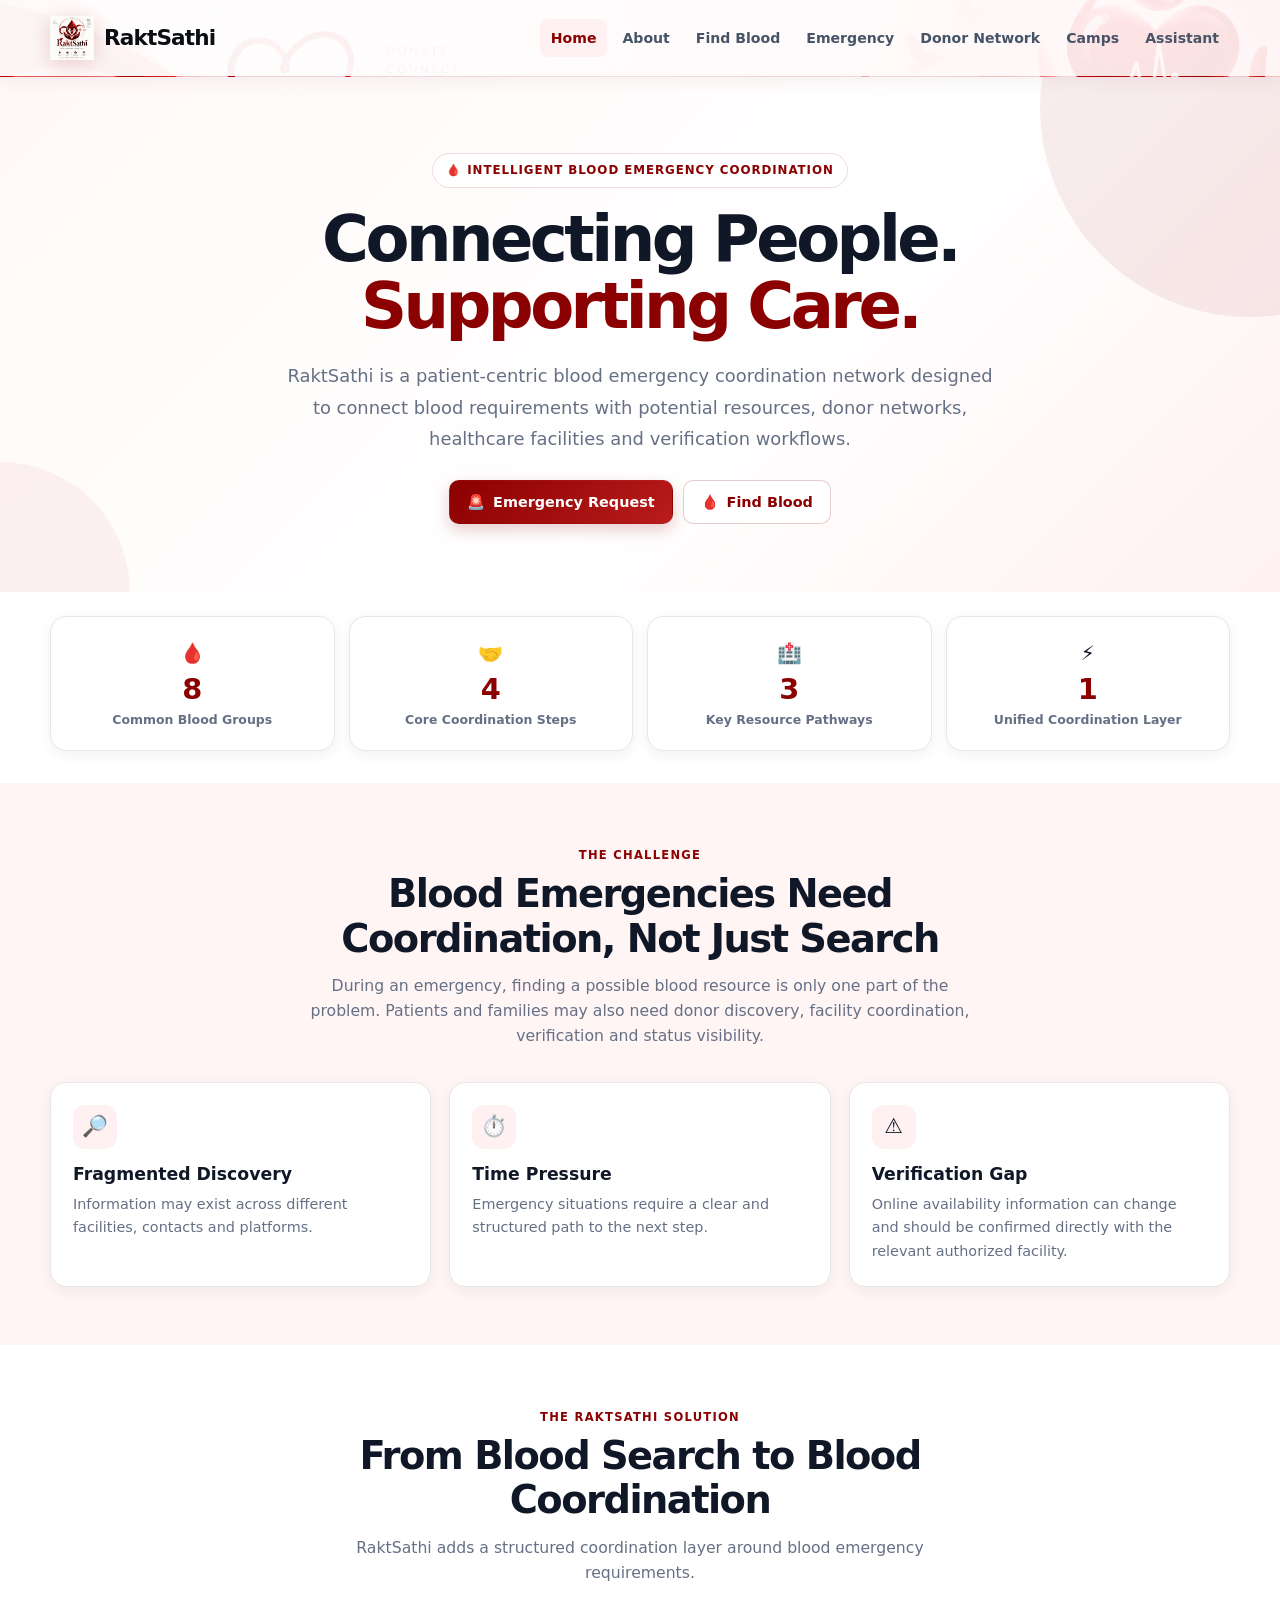
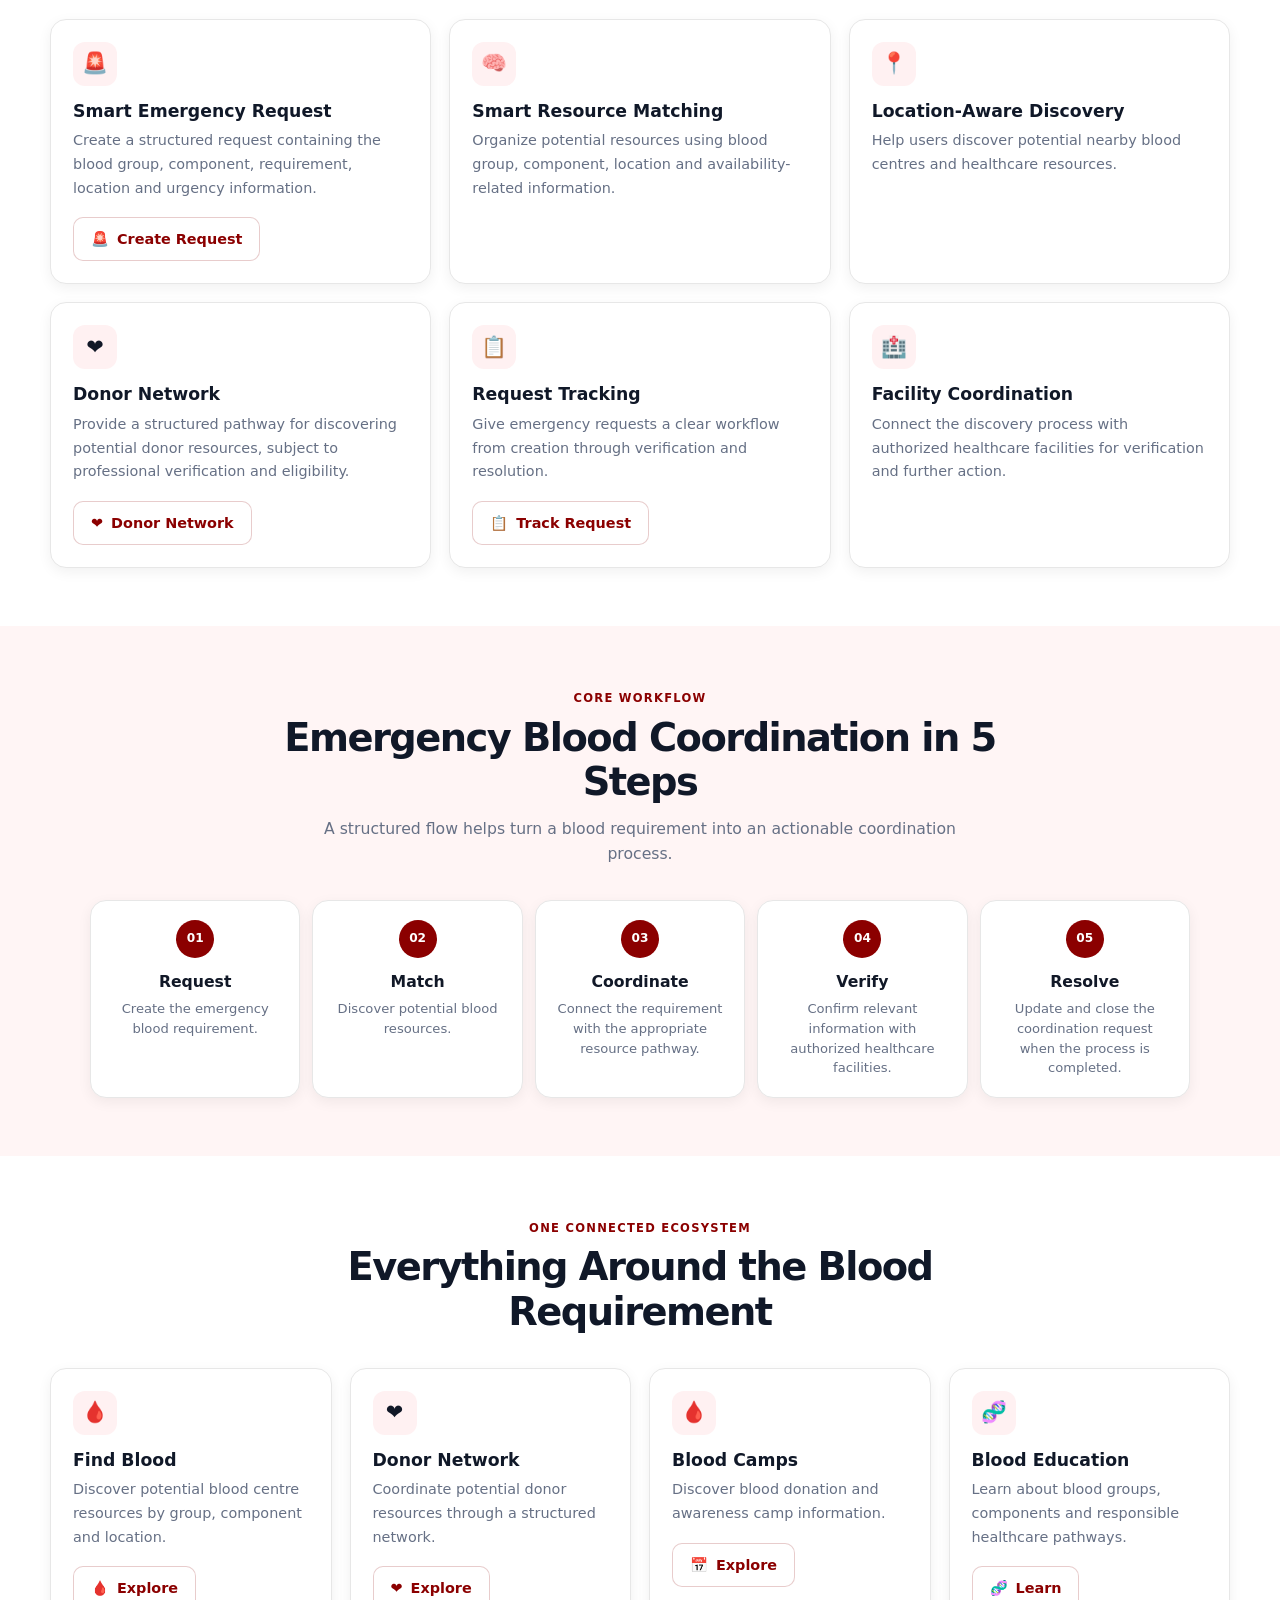
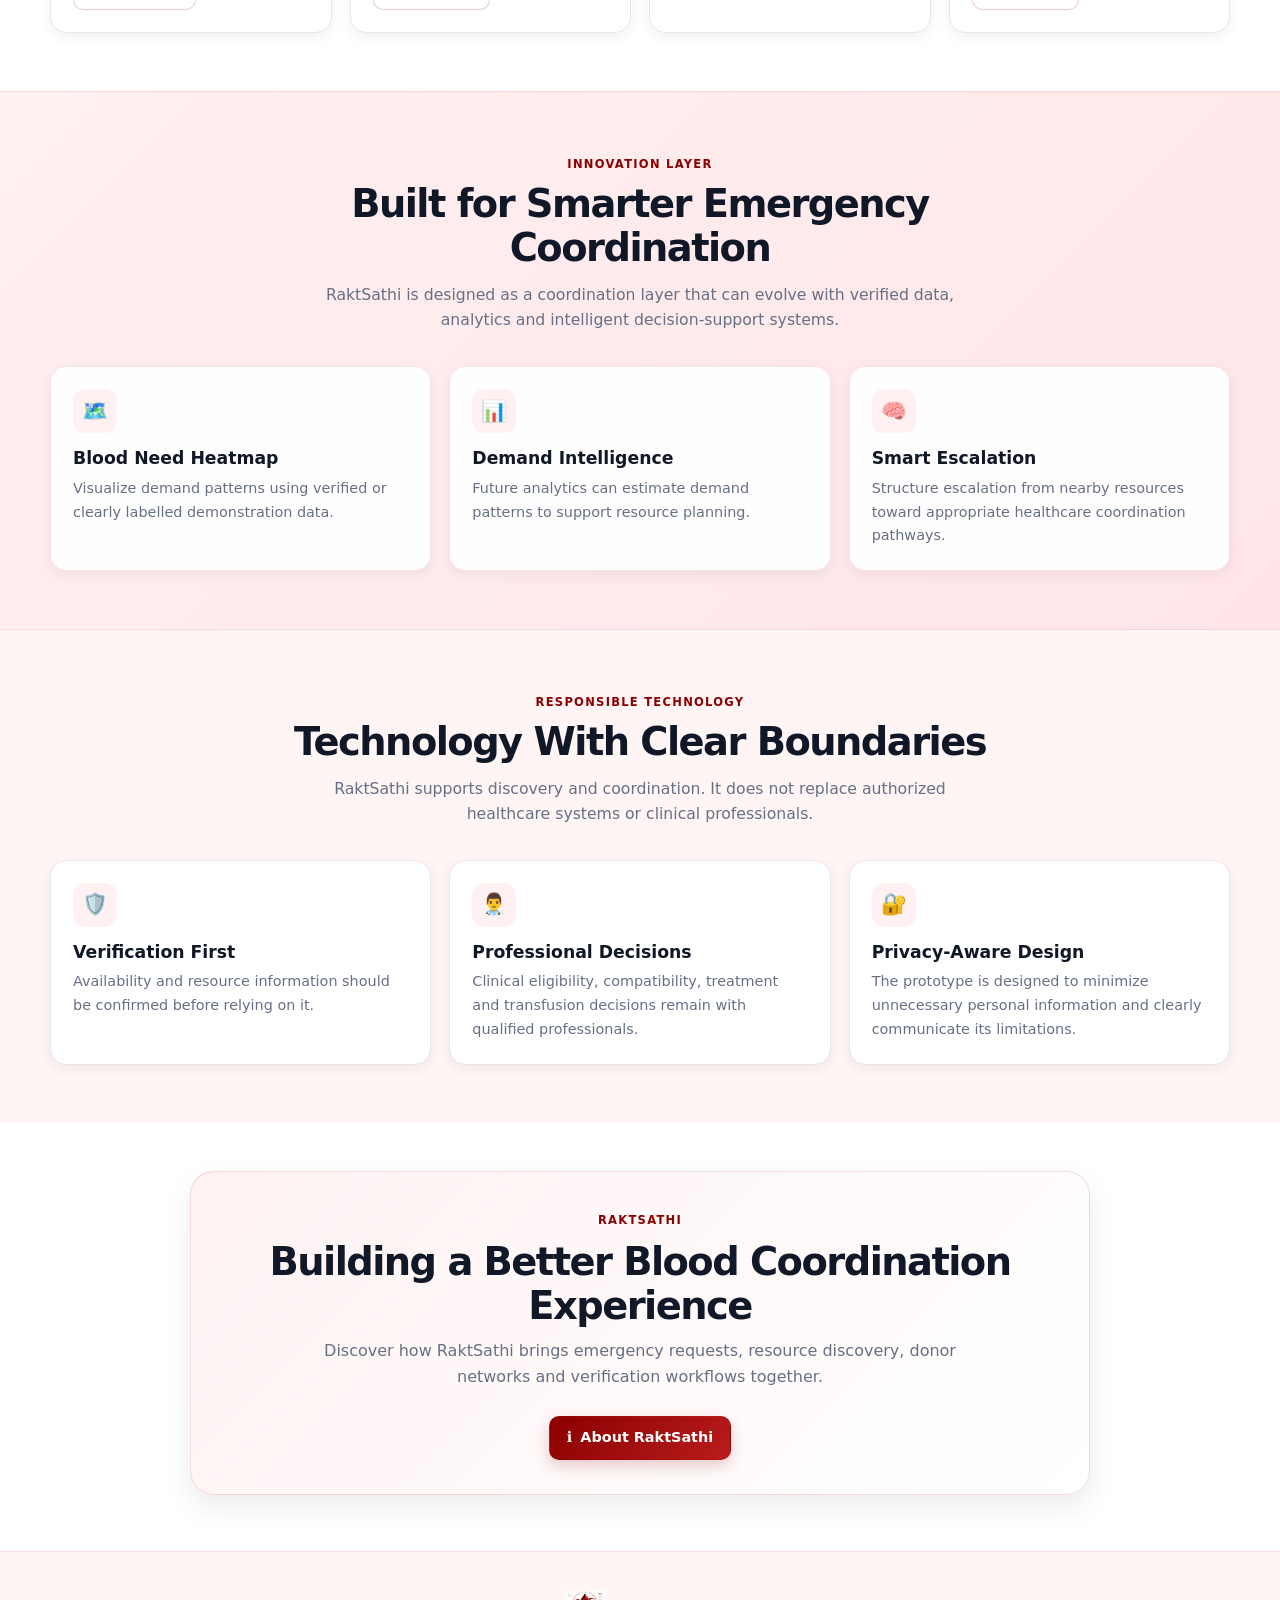
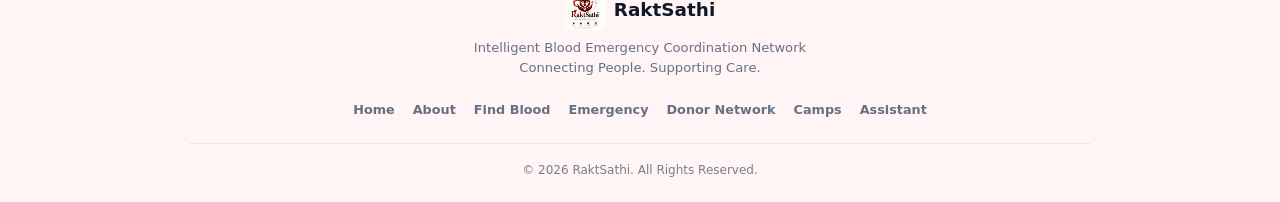
==== commit 4638b86d: "Update footer text to include 'All Rights Reserved'" ====
--- a/index.html
+++ b/index.html
@@ -1186,8 +1186,8 @@
 
         <div class="footer-bottom">
 
-          © 2026 RaktSathi.
-          Prototype for Smart India Hackathon.
+          
+          © 2026 RaktSathi. All Rights Reserved.
 
         </div>
 
--- a/css/style.css
+++ b/css/style.css
@@ -1,44 +1,42 @@
 /* =========================================================
-   RAKTSATHI
-   Premium Responsive Design
-   Desktop + Tablet + Mobile
+   RAKTSATHI — PREMIUM RESPONSIVE DESIGN
    ========================================================= */
 
 :root {
   --primary: #8b0000;
-  --primary-light: #b51212;
-  --primary-dark: #650000;
+  --primary-dark: #620000;
+  --primary-light: #b91c1c;
 
   --red-soft: #fff1f2;
-  --red-soft-2: #ffe4e6;
-  --red-border: #f3c7ca;
-
-  --dark: #11151b;
-  --text: #1b1f24;
-  --muted: #68717d;
+  --red-section: #fff5f5;
+  --red-border: rgba(139, 0, 0, 0.12);
+
+  --text: #111827;
+  --muted: #667085;
 
   --white: #ffffff;
-  --light: #fafafa;
-  --border: #e6e8ec;
-
-  --success: #16803c;
-  --warning: #a15c00;
-  --danger: #b42318;
-
-  --container: 1180px;
+  --bg: #ffffff;
+  --bg-soft: #fafafa;
+
+  --border: #e7e7e7;
 
   --shadow-sm:
-    0 5px 18px rgba(30, 0, 0, 0.06);
+    0 4px 14px rgba(20, 0, 0, 0.06);
 
   --shadow:
-    0 12px 35px rgba(30, 0, 0, 0.09);
+    0 12px 30px rgba(20, 0, 0, 0.08);
 
   --shadow-lg:
-    0 25px 60px rgba(30, 0, 0, 0.13);
+    0 20px 50px rgba(20, 0, 0, 0.12);
 
   --radius-sm: 10px;
   --radius: 16px;
   --radius-lg: 24px;
+
+  --container: 1180px;
+
+  --transition:
+    0.25s ease;
 }
 
 
@@ -46,47 +44,48 @@
    RESET
    ========================================================= */
 
-*,
-*::before,
-*::after {
+* {
   box-sizing: border-box;
-}
+  margin: 0;
+  padding: 0;
+}
+
 
 html {
   scroll-behavior: smooth;
 }
 
+
 body {
-  margin: 0;
-  padding: 0;
-
   font-family:
     Inter,
-    ui-sans-serif,
     system-ui,
     -apple-system,
     BlinkMacSystemFont,
     "Segoe UI",
     sans-serif;
 
+  background: var(--bg);
+
   color: var(--text);
-  background: var(--white);
 
   line-height: 1.6;
 
-  -webkit-font-smoothing: antialiased;
-}
+  overflow-x: hidden;
+}
+
 
 img {
   max-width: 100%;
-  height: auto;
   display: block;
 }
+
 
 a {
   color: inherit;
   text-decoration: none;
 }
+
 
 button,
 input,
@@ -95,16 +94,14 @@
   font: inherit;
 }
 
+
 button {
   cursor: pointer;
 }
 
-h1,
-h2,
-h3,
-h4,
-p {
-  margin-top: 0;
+
+ul {
+  list-style: none;
 }
 
 
@@ -118,8 +115,7 @@
     var(--container)
   );
 
-  margin-left: auto;
-  margin-right: auto;
+  margin-inline: auto;
 }
 
 
@@ -128,61 +124,75 @@
    ========================================================= */
 
 .site-header {
+
   position: sticky;
+
   top: 0;
+
   z-index: 1000;
 
-  min-height: 78px;
+  min-height: 76px;
 
   background:
     linear-gradient(
       90deg,
       rgba(255, 255, 255, 0.96),
-      rgba(255, 247, 248, 0.90)
+      rgba(255, 247, 248, 0.91)
     ),
     url("../raktsathi-header-bg.png");
 
   background-size: cover;
+
   background-position: center;
+
   background-repeat: no-repeat;
 
   border-bottom:
-    1px solid rgba(139, 0, 0, 0.12);
+    1px solid
+    rgba(139, 0, 0, 0.12);
 
   box-shadow:
-    0 5px 20px rgba(80, 0, 0, 0.07);
+    0 4px 18px
+    rgba(80, 0, 0, 0.06);
 
   backdrop-filter: blur(10px);
+
   -webkit-backdrop-filter: blur(10px);
 }
 
+
 .nav-container {
-  min-height: 78px;
+
+  min-height: 76px;
 
   display: flex;
+
   align-items: center;
+
   justify-content: space-between;
 
-  gap: 25px;
-}
-
-
-/* =========================================================
-   BRAND
-   ========================================================= */
+  gap: 24px;
+}
+
+
+/* BRAND */
 
 .brand {
+
   display: inline-flex;
 
   align-items: center;
 
-  gap: 11px;
+  gap: 10px;
 
   flex-shrink: 0;
 }
 
+
 .brand-logo {
+
   width: 44px;
+
   height: 44px;
 
   object-fit: contain;
@@ -194,225 +204,254 @@
     );
 }
 
+
 .brand-text {
-  color: var(--dark);
 
   font-size: 1.35rem;
 
-  font-weight: 850;
-
-  letter-spacing:
-    -0.04em;
-}
-
-
-/* =========================================================
-   NAVIGATION
-   ========================================================= */
+  font-weight: 800;
+
+  letter-spacing: -0.04em;
+
+  color: #0b0f14;
+}
+
+
+/* NAVIGATION */
 
 .main-nav {
+
   display: flex;
 
   align-items: center;
+
   justify-content: flex-end;
 
-  gap: 5px;
+  gap: 4px;
 
   flex-wrap: wrap;
 }
 
+
 .main-nav a {
-  display: inline-flex;
-
-  align-items: center;
+
+  padding: 8px 11px;
+
+  border-radius: 8px;
+
+  color: #475467;
+
+  font-size: 0.88rem;
+
+  font-weight: 600;
+
+  transition:
+    color var(--transition),
+    background var(--transition),
+    transform var(--transition);
+}
+
+
+.main-nav a:hover {
+
+  color: var(--primary);
+
+  background: var(--red-soft);
+
+  transform: translateY(-1px);
+}
+
+
+.main-nav a.active {
+
+  color: var(--primary);
+
+  background: var(--red-soft);
+}
+
+
+/* =========================================================
+   HERO
+   ========================================================= */
+
+.hero {
+
+  position: relative;
 
   padding:
-    9px 12px;
-
-  border-radius:
-    9px;
-
-  color:
-    #444b55;
-
-  font-size:
-    0.88rem;
-
-  font-weight:
-    650;
-
-  white-space:
-    nowrap;
-
-  transition:
-    all 0.25s ease;
-}
-
-.main-nav a:hover {
-  color:
-    var(--primary);
+    76px 0
+    68px;
+
+  overflow: hidden;
 
   background:
-    rgba(139, 0, 0, 0.06);
-
-  transform:
-    translateY(-1px);
-}
-
-.main-nav a.active {
-  color:
-    var(--primary);
-
-  background:
-    rgba(139, 0, 0, 0.09);
-}
-
-
-/* =========================================================
-   HERO
-   ========================================================= */
-
-.hero {
-  position: relative;
-
-  overflow: hidden;
-
-  padding:
-    105px 0 90px;
-
-  background:
-    radial-gradient(
-      circle at 85% 20%,
-      rgba(139, 0, 0, 0.10),
-      transparent 32%
-    ),
-
     linear-gradient(
       135deg,
-      #ffffff 0%,
-      #fff5f6 55%,
-      #ffffff 100%
+      #fff8f8 0%,
+      #ffffff 58%,
+      #fff1f2 100%
     );
 }
 
+
 .hero::before {
+
   content: "";
 
   position: absolute;
 
   width: 420px;
+
   height: 420px;
 
   right: -180px;
+
   top: -180px;
 
-  border-radius:
-    50%;
+  border-radius: 50%;
 
   background:
-    rgba(139, 0, 0, 0.06);
-}
+    rgba(139, 0, 0, 0.07);
+
+  pointer-events: none;
+}
+
+
+.hero::after {
+
+  content: "";
+
+  position: absolute;
+
+  width: 260px;
+
+  height: 260px;
+
+  left: -130px;
+
+  bottom: -130px;
+
+  border-radius: 50%;
+
+  background:
+    rgba(185, 28, 28, 0.05);
+
+  pointer-events: none;
+}
+
 
 .hero-content {
+
   position: relative;
 
-  z-index: 2;
-
-  max-width:
-    850px;
-}
+  z-index: 1;
+
+  max-width: 820px;
+
+  margin: 0 auto;
+
+  text-align: center;
+}
+
 
 .hero-badge {
+
   display: inline-flex;
 
   align-items: center;
 
-  gap: 8px;
-
-  margin-bottom:
-    20px;
-
-  padding:
-    8px 13px;
+  justify-content: center;
+
+  gap: 7px;
+
+  padding: 7px 13px;
+
+  margin-bottom: 18px;
 
   border:
     1px solid
-    rgba(139, 0, 0, 0.15);
-
-  border-radius:
-    999px;
+    rgba(139, 0, 0, 0.13);
+
+  border-radius: 999px;
 
   background:
-    rgba(255, 255, 255, 0.82);
-
-  color:
-    var(--primary);
-
-  font-size:
-    0.73rem;
-
-  font-weight:
-    800;
-
-  letter-spacing:
-    0.10em;
-}
+    rgba(255, 255, 255, 0.78);
+
+  color: var(--primary);
+
+  font-size: 0.74rem;
+
+  font-weight: 800;
+
+  letter-spacing: 0.08em;
+}
+
 
 .hero h1 {
-  max-width:
-    850px;
-
-  margin-bottom:
-    22px;
-
-  color:
-    var(--dark);
+
+  max-width: 850px;
+
+  margin-inline: auto;
 
   font-size:
     clamp(
-      2.7rem,
-      6vw,
-      5.2rem
+      2.25rem,
+      5vw,
+      4.4rem
     );
 
-  line-height:
-    1.02;
-
-  letter-spacing:
-    -0.055em;
-
-  font-weight:
-    900;
-}
+  line-height: 1.05;
+
+  letter-spacing: -0.055em;
+
+  font-weight: 850;
+
+  color: #101828;
+}
+
 
 .hero h1 span {
-  color:
-    var(--primary);
-}
+
+  display: block;
+
+  color: var(--primary);
+}
+
 
 .hero p {
-  max-width:
-    720px;
-
-  margin-bottom:
-    30px;
-
-  color:
-    var(--muted);
+
+  max-width: 720px;
+
+  margin:
+    20px auto
+    0;
+
+  color: var(--muted);
 
   font-size:
-    1.08rem;
-}
+    clamp(
+      0.98rem,
+      2vw,
+      1.12rem
+    );
+
+  line-height: 1.75;
+}
+
 
 .hero-actions {
-  display:
-    flex;
-
-  flex-wrap:
-    wrap;
-
-  gap:
-    12px;
+
+  display: flex;
+
+  align-items: center;
+
+  justify-content: center;
+
+  flex-wrap: wrap;
+
+  gap: 10px;
+
+  margin-top: 26px;
 }
 
 
@@ -421,48 +460,58 @@
    ========================================================= */
 
 .btn {
-  display:
-    inline-flex;
-
-  align-items:
-    center;
-
-  justify-content:
-    center;
-
-  gap:
-    8px;
-
-  min-height:
-    46px;
+
+  display: inline-flex;
+
+  align-items: center;
+
+  justify-content: center;
+
+  gap: 8px;
+
+  min-height: 44px;
 
   padding:
-    11px 18px;
-
-  border:
-    1px solid transparent;
-
-  border-radius:
-    10px;
-
-  font-size:
-    0.92rem;
-
-  font-weight:
-    750;
+    10px 17px;
+
+  border-radius: 10px;
+
+  border: 1px solid transparent;
+
+  font-size: 0.9rem;
+
+  font-weight: 750;
+
+  line-height: 1;
 
   transition:
-    all 0.25s ease;
-}
+    transform var(--transition),
+    box-shadow var(--transition),
+    background var(--transition),
+    border-color var(--transition),
+    color var(--transition);
+}
+
 
 .btn:hover {
-  transform:
-    translateY(-2px);
-}
+
+  transform: translateY(-2px);
+
+  box-shadow:
+    0 8px 20px
+    rgba(0, 0, 0, 0.09);
+}
+
+
+.btn:active {
+
+  transform: translateY(0);
+}
+
 
 .btn-primary {
-  color:
-    var(--white);
+
+  color: var(--white);
 
   background:
     linear-gradient(
@@ -472,174 +521,118 @@
     );
 
   box-shadow:
-    0 10px 25px
-    rgba(139, 0, 0, 0.22);
-}
+    0 6px 16px
+    rgba(139, 0, 0, 0.2);
+}
+
 
 .btn-primary:hover {
-  box-shadow:
-    0 15px 32px
-    rgba(139, 0, 0, 0.28);
-}
-
-.btn-secondary {
-  color:
-    var(--primary);
-
-  background:
-    var(--white);
-
-  border-color:
-    rgba(139, 0, 0, 0.18);
-}
-
-.btn-secondary:hover {
-  background:
-    var(--red-soft);
-}
-
-.btn-dark {
-  color:
-    var(--white);
-
-  background:
-    var(--dark);
-}
-
-.btn-danger {
-  color:
-    var(--white);
-
-  background:
-    var(--danger);
-}
-
-
-/* =========================================================
-   SECTIONS
-   ========================================================= */
-
-.section {
-  padding:
-    85px 0;
-}
-
-.section-light {
-  background:
-    #fffafa;
-}
-
-
-/* =========================================================
-   IMPORTANT:
-   DARK SECTION → LIGHT RED
-   ========================================================= */
-
-.section-dark {
-  color:
-    var(--text);
 
   background:
     linear-gradient(
       135deg,
-      #fff1f2 0%,
-      #fff7f7 48%,
-      #ffe8ea 100%
+      var(--primary-dark),
+      var(--primary)
     );
-
-  border-top:
-    1px solid
-    rgba(139, 0, 0, 0.06);
-
-  border-bottom:
-    1px solid
-    rgba(139, 0, 0, 0.06);
-}
-
-.section-dark .section-heading h2 {
-  color:
-    var(--dark);
-}
-
-.section-dark .section-heading p {
-  color:
-    var(--muted);
-}
-
-
-/* =========================================================
-   SECTION HEADING
-   ========================================================= */
+}
+
+
+.btn-secondary {
+
+  color: var(--primary);
+
+  background: var(--white);
+
+  border-color:
+    rgba(139, 0, 0, 0.2);
+}
+
+
+.btn-secondary:hover {
+
+  background: var(--red-soft);
+
+  border-color:
+    rgba(139, 0, 0, 0.35);
+}
+
+
+/* =========================================================
+   SECTIONS
+   ========================================================= */
+
+.section {
+
+  padding:
+    58px 0;
+}
+
+
+.section-light {
+
+  background:
+    var(--red-section);
+}
+
 
 .section-heading {
-  max-width:
-    760px;
-
-  margin-bottom:
-    42px;
-}
-
-.section-heading.center {
-  margin-left:
-    auto;
-
-  margin-right:
-    auto;
-
-  text-align:
-    center;
-}
+
+  max-width: 780px;
+
+  margin:
+    0 auto
+    34px;
+
+  text-align: center;
+}
+
 
 .section-kicker {
-  display:
-    inline-block;
-
-  margin-bottom:
-    10px;
-
-  color:
-    var(--primary);
-
-  font-size:
-    0.75rem;
-
-  font-weight:
-    850;
-
-  letter-spacing:
-    0.13em;
-
-  text-transform:
-    uppercase;
-}
+
+  display: inline-block;
+
+  margin-bottom: 8px;
+
+  color: var(--primary);
+
+  font-size: 0.72rem;
+
+  font-weight: 850;
+
+  letter-spacing: 0.11em;
+
+  text-transform: uppercase;
+}
+
 
 .section-heading h2 {
-  margin-bottom:
-    13px;
-
-  color:
-    var(--dark);
 
   font-size:
     clamp(
-      2rem,
-      4vw,
-      3rem
+      1.75rem,
+      3vw,
+      2.55rem
     );
 
-  line-height:
-    1.1;
-
-  letter-spacing:
-    -0.045em;
-}
+  line-height: 1.15;
+
+  letter-spacing: -0.04em;
+
+  color: #101828;
+}
+
 
 .section-heading p {
-  margin-bottom:
+
+  max-width: 680px;
+
+  margin:
+    12px auto
     0;
 
-  color:
-    var(--muted);
+  color: var(--muted);
+
+  font-size: 0.98rem;
 }
 
 
@@ -648,35 +641,31 @@
    ========================================================= */
 
 .grid {
-  display:
-    grid;
-
-  gap:
-    22px;
-}
+
+  display: grid;
+
+  gap: 18px;
+}
+
 
 .grid-2 {
+
   grid-template-columns:
-    repeat(
-      2,
-      minmax(0, 1fr)
-    );
-}
+    repeat(2, minmax(0, 1fr));
+}
+
 
 .grid-3 {
+
   grid-template-columns:
-    repeat(
-      3,
-      minmax(0, 1fr)
-    );
-}
+    repeat(3, minmax(0, 1fr));
+}
+
 
 .grid-4 {
+
   grid-template-columns:
-    repeat(
-      4,
-      minmax(0, 1fr)
-    );
+    repeat(4, minmax(0, 1fr));
 }
 
 
@@ -685,1838 +674,1507 @@
    ========================================================= */
 
 .card {
-  padding:
-    25px;
-
-  background:
-    rgba(255, 255, 255, 0.96);
+
+  position: relative;
+
+  padding: 22px;
+
+  background: var(--white);
 
   border:
     1px solid
     var(--border);
 
-  border-radius:
-    var(--radius);
-
-  box-shadow:
-    var(--shadow-sm);
+  border-radius: var(--radius);
+
+  box-shadow: var(--shadow-sm);
 
   transition:
-    all 0.3s ease;
-}
+    transform var(--transition),
+    box-shadow var(--transition),
+    border-color var(--transition);
+}
+
 
 .card:hover {
-  transform:
-    translateY(-5px);
-
-  box-shadow:
-    var(--shadow);
+
+  transform: translateY(-4px);
 
   border-color:
-    rgba(139, 0, 0, 0.15);
-}
+    rgba(139, 0, 0, 0.18);
+
+  box-shadow: var(--shadow);
+}
+
 
 .card-icon {
-  width:
-    48px;
-
-  height:
-    48px;
-
-  display:
-    flex;
-
-  align-items:
-    center;
-
-  justify-content:
-    center;
-
-  margin-bottom:
-    17px;
-
-  border-radius:
-    13px;
-
-  color:
-    var(--primary);
-
-  background:
-    var(--red-soft);
-
-  font-size:
-    1.25rem;
-}
+
+  width: 44px;
+
+  height: 44px;
+
+  display: flex;
+
+  align-items: center;
+
+  justify-content: center;
+
+  margin-bottom: 14px;
+
+  border-radius: 12px;
+
+  background: var(--red-soft);
+
+  font-size: 1.3rem;
+}
+
 
 .card h3 {
-  margin-bottom:
-    9px;
-
-  color:
-    var(--dark);
-
-  font-size:
-    1.1rem;
-}
+
+  margin-bottom: 7px;
+
+  font-size: 1.08rem;
+
+  line-height: 1.3;
+
+  color: #101828;
+}
+
 
 .card p {
-  margin-bottom:
-    0;
-
-  color:
-    var(--muted);
-
-  font-size:
-    0.93rem;
-}
-
-
-/* =========================================================
-   DARK CARD → LIGHT CARD
-   ========================================================= */
-
-.dark-card {
+
+  color: var(--muted);
+
+  font-size: 0.9rem;
+
+  line-height: 1.65;
+}
+
+
+.card-actions {
+
+  display: flex;
+
+  flex-wrap: wrap;
+
+  gap: 8px;
+
+  margin-top: 17px;
+}
+
+
+/* =========================================================
+   STATS
+   ========================================================= */
+
+.stats-section {
+
   padding:
-    26px;
-
-  color:
-    var(--text);
-
-  background:
-    rgba(255, 255, 255, 0.92);
-
-  border:
-    1px solid
-    rgba(139, 0, 0, 0.10);
-
-  border-radius:
-    var(--radius);
-
-  box-shadow:
-    var(--shadow-sm);
-}
-
-.dark-card h3 {
-  margin-bottom:
-    9px;
-
-  color:
-    var(--dark);
-}
-
-.dark-card p {
-  margin-bottom:
-    0;
-
-  color:
-    var(--muted);
-}
-
-
-/* =========================================================
-   WORKFLOW
-   ========================================================= */
-
-.workflow {
-  display:
-    grid;
+    24px 0 32px;
+
+  background: #ffffff;
+}
+
+
+.stats-grid {
+
+  display: grid;
 
   grid-template-columns:
-    repeat(
-      5,
-      minmax(0, 1fr)
-    );
-
-  gap:
-    16px;
-}
-
-.workflow-step {
-  position:
-    relative;
-
-  padding:
-    23px 18px;
-
-  text-align:
-    center;
-
-  background:
-    rgba(255, 255, 255, 0.95);
+    repeat(4, minmax(0, 1fr));
+
+  gap: 14px;
+}
+
+
+.stat-card {
+
+  padding: 20px 14px;
+
+  text-align: center;
 
   border:
     1px solid
     var(--border);
 
-  border-radius:
-    var(--radius);
-
-  box-shadow:
-    0 5px 20px
-    rgba(100, 0, 0, 0.04);
-}
-
-.workflow-number {
-  width:
-    38px;
-
-  height:
-    38px;
-
-  display:
-    flex;
-
-  align-items:
-    center;
-
-  justify-content:
-    center;
-
-  margin:
-    0 auto 13px;
-
-  border-radius:
-    50%;
-
-  color:
-    var(--white);
-
-  background:
-    var(--primary);
-
-  font-weight:
-    800;
-}
-
-.workflow-step h3 {
-  margin-bottom:
-    5px;
-
-  font-size:
-    0.98rem;
-}
-
-.workflow-step p {
-  margin:
-    0;
-
-  color:
-    var(--muted);
-
-  font-size:
-    0.82rem;
-}
-
-
-/* =========================================================
-   STATS
-   ========================================================= */
-
-.stats-grid {
-  display:
-    grid;
+  border-radius: var(--radius);
+
+  background: #ffffff;
+
+  box-shadow: var(--shadow-sm);
+}
+
+
+.stat-icon {
+
+  margin-bottom: 5px;
+
+  font-size: 1.25rem;
+}
+
+
+.stat-number {
+
+  color: var(--primary);
+
+  font-size: 1.8rem;
+
+  font-weight: 850;
+
+  line-height: 1.1;
+}
+
+
+.stat-label {
+
+  margin-top: 4px;
+
+  color: var(--muted);
+
+  font-size: 0.78rem;
+
+  font-weight: 650;
+}
+
+
+/* =========================================================
+   WORKFLOW
+   ========================================================= */
+
+.workflow {
+
+  display: grid;
 
   grid-template-columns:
-    repeat(
-      4,
-      minmax(0, 1fr)
-    );
-
-  gap:
-    16px;
-}
-
-.stat-card {
-  padding:
-    25px;
-
-  text-align:
-    center;
-
-  background:
-    var(--white);
+    repeat(5, minmax(0, 1fr));
+
+  gap: 12px;
+
+  max-width: 1100px;
+
+  margin-inline: auto;
+}
+
+
+.workflow-step {
+
+  position: relative;
+
+  padding: 19px;
+
+  text-align: center;
+
+  background: #ffffff;
 
   border:
     1px solid
     var(--border);
 
-  border-radius:
-    var(--radius);
+  border-radius: var(--radius);
+
+  box-shadow: var(--shadow-sm);
+}
+
+
+.workflow-number {
+
+  width: 38px;
+
+  height: 38px;
+
+  display: flex;
+
+  align-items: center;
+
+  justify-content: center;
+
+  margin:
+    0 auto 11px;
+
+  border-radius: 50%;
+
+  background: var(--primary);
+
+  color: #ffffff;
+
+  font-size: 0.76rem;
+
+  font-weight: 800;
+}
+
+
+.workflow-step h3 {
+
+  margin-bottom: 5px;
+
+  font-size: 0.98rem;
+}
+
+
+.workflow-step p {
+
+  color: var(--muted);
+
+  font-size: 0.82rem;
+
+  line-height: 1.5;
+}
+
+
+/* =========================================================
+   INNOVATION SECTION
+   LIGHT RED — NO BLACK BACKGROUND
+   ========================================================= */
+
+.innovation-section {
+
+  background:
+    linear-gradient(
+      135deg,
+      #fff0f1,
+      #ffe5e7
+    );
+
+  border-top:
+    1px solid
+    rgba(139, 0, 0, 0.08);
+
+  border-bottom:
+    1px solid
+    rgba(139, 0, 0, 0.08);
+}
+
+
+.innovation-section .card {
+
+  background:
+    rgba(255, 255, 255, 0.92);
+
+  border-color:
+    rgba(139, 0, 0, 0.1);
+}
+
+
+/* =========================================================
+   EMERGENCY SECTION
+   ========================================================= */
+
+.emergency-section {
+
+  padding:
+    50px 0;
+}
+
+
+.emergency-cta {
+
+  max-width: 900px;
+
+  margin-inline: auto;
+
+  padding:
+    34px 26px;
+
+  text-align: center;
+
+  border:
+    1px solid
+    rgba(139, 0, 0, 0.12);
+
+  border-radius: var(--radius-lg);
+
+  background:
+    linear-gradient(
+      135deg,
+      #fff2f3,
+      #ffffff
+    );
+
+  box-shadow: var(--shadow);
+}
+
+
+.emergency-cta h2 {
+
+  margin-top: 3px;
+
+  font-size:
+    clamp(
+      1.7rem,
+      3vw,
+      2.45rem
+    );
+
+  line-height: 1.15;
+
+  letter-spacing: -0.04em;
+}
+
+
+.emergency-cta p {
+
+  max-width: 650px;
+
+  margin:
+    10px auto 0;
+
+  color: var(--muted);
+}
+
+
+/* =========================================================
+   FINAL CTA
+   ========================================================= */
+
+.final-cta {
+
+  padding-top: 48px;
+
+  padding-bottom: 56px;
+}
+
+
+/* =========================================================
+   FORMS
+   ========================================================= */
+
+.form-grid {
+
+  display: grid;
+
+  grid-template-columns:
+    repeat(3, minmax(0, 1fr));
+
+  gap: 15px;
+
+  align-items: end;
+}
+
+
+.form-group {
+
+  display: flex;
+
+  flex-direction: column;
+
+  gap: 6px;
+}
+
+
+.form-group label {
+
+  color: #344054;
+
+  font-size: 0.82rem;
+
+  font-weight: 750;
+}
+
+
+.form-group input,
+.form-group select,
+.form-group textarea {
+
+  width: 100%;
+
+  min-height: 44px;
+
+  padding:
+    10px 12px;
+
+  color: var(--text);
+
+  background: #ffffff;
+
+  border:
+    1px solid
+    #d9dce2;
+
+  border-radius: 9px;
+
+  outline: none;
+
+  transition:
+    border-color var(--transition),
+    box-shadow var(--transition);
+}
+
+
+.form-group textarea {
+
+  min-height: 110px;
+
+  resize: vertical;
+}
+
+
+.form-group input:focus,
+.form-group select:focus,
+.form-group textarea:focus {
+
+  border-color:
+    var(--primary);
 
   box-shadow:
-    var(--shadow-sm);
-}
-
-.stat-number {
-  margin-bottom:
-    5px;
-
-  color:
-    var(--primary);
-
-  font-size:
-    2rem;
-
-  font-weight:
-    900;
-
-  line-height:
-    1;
-}
-
-.stat-label {
-  color:
-    var(--muted);
-
-  font-size:
-    0.83rem;
-
-  font-weight:
-    650;
-}
-
-
-/* =========================================================
-   FORMS
-   ========================================================= */
-
-.form-card {
+    0 0 0 3px
+    rgba(139, 0, 0, 0.08);
+}
+
+
+.form-actions {
+
+  display: flex;
+
+  align-items: center;
+
+  gap: 8px;
+
+  flex-wrap: wrap;
+}
+
+
+/* =========================================================
+   MESSAGES
+   ========================================================= */
+
+.message {
+
+  margin-top: 14px;
+
+  padding: 11px 13px;
+
+  border-radius: 9px;
+
+  background: var(--red-soft);
+
+  color: var(--primary);
+
+  font-size: 0.84rem;
+
+  font-weight: 650;
+}
+
+
+/* =========================================================
+   BLOOD RESULTS
+   ========================================================= */
+
+#bloodResults,
+#campResults {
+
+  align-items: stretch;
+}
+
+
+.blood-centre-card,
+.camp-card {
+
+  height: 100%;
+}
+
+
+.status-badge {
+
+  display: inline-flex;
+
+  align-items: center;
+
+  margin-bottom: 10px;
+
   padding:
-    30px;
-
-  background:
-    var(--white);
+    5px 9px;
+
+  border-radius: 999px;
+
+  background: #fff7ed;
+
+  color: #9a3412;
+
+  font-size: 0.7rem;
+
+  font-weight: 750;
+}
+
+
+/* =========================================================
+   EMPTY STATE
+   ========================================================= */
+
+.empty-state {
+
+  grid-column:
+    1 / -1;
+
+  padding: 35px 20px;
+
+  text-align: center;
+
+  border:
+    1px dashed
+    #d6d9df;
+
+  border-radius: var(--radius);
+
+  background: #ffffff;
+}
+
+
+.empty-state-icon {
+
+  margin-bottom: 8px;
+
+  font-size: 2rem;
+}
+
+
+.empty-state h3 {
+
+  margin-bottom: 5px;
+
+  font-size: 1.05rem;
+}
+
+
+.empty-state p {
+
+  color: var(--muted);
+
+  font-size: 0.88rem;
+}
+
+
+/* =========================================================
+   FEATURE LIST
+   ========================================================= */
+
+.feature-list {
+
+  display: grid;
+
+  gap: 9px;
+
+  margin-top: 12px;
+}
+
+
+.feature-list li {
+
+  color: #475467;
+
+  font-size: 0.9rem;
+
+  line-height: 1.5;
+}
+
+
+/* =========================================================
+   TABLE
+   ========================================================= */
+
+.table-wrapper {
+
+  width: 100%;
+
+  overflow-x: auto;
 
   border:
     1px solid
     var(--border);
 
-  border-radius:
-    var(--radius-lg);
-
-  box-shadow:
-    var(--shadow);
-}
-
-.form-grid {
-  display:
-    grid;
-
-  grid-template-columns:
-    repeat(
-      2,
-      minmax(0, 1fr)
-    );
-
-  gap:
-    18px;
-}
-
-.form-group {
-  display:
-    flex;
-
-  flex-direction:
-    column;
-
-  gap:
-    7px;
-}
-
-.form-group.full {
-  grid-column:
-    1 / -1;
-}
-
-.form-group label {
-  color:
-    var(--dark);
-
-  font-size:
-    0.86rem;
-
-  font-weight:
-    750;
-}
-
-.form-group input,
-.form-group select,
-.form-group textarea {
-  width:
-    100%;
+  border-radius: var(--radius);
+
+  background: #ffffff;
+}
+
+
+table {
+
+  width: 100%;
+
+  min-width: 650px;
+
+  border-collapse: collapse;
+}
+
+
+th,
+td {
 
   padding:
-    12px 13px;
-
-  border:
-    1px solid
-    #dfe3e8;
-
-  border-radius:
-    10px;
-
-  outline:
-    none;
-
-  color:
-    var(--text);
-
-  background:
-    var(--white);
-
-  transition:
-    all 0.2s ease;
-}
-
-.form-group textarea {
-  min-height:
-    115px;
-
-  resize:
-    vertical;
-}
-
-.form-group input:focus,
-.form-group select:focus,
-.form-group textarea:focus {
-  border-color:
-    var(--primary);
-
-  box-shadow:
-    0 0 0 3px
-    rgba(139, 0, 0, 0.08);
-}
-
-.form-actions {
-  display:
-    flex;
-
-  flex-wrap:
-    wrap;
-
-  gap:
-    10px;
-
-  margin-top:
-    20px;
-}
-
-
-/* =========================================================
-   RESULTS
-   ========================================================= */
-
-.results-grid {
-  display:
-    grid;
-
-  grid-template-columns:
-    repeat(
-      2,
-      minmax(0, 1fr)
-    );
-
-  gap:
-    18px;
-
-  margin-top:
-    25px;
-}
-
-.centre-card,
-.camp-card {
-  padding:
-    22px;
-
-  background:
-    var(--white);
-
-  border:
+    13px 15px;
+
+  text-align: left;
+
+  border-bottom:
     1px solid
     var(--border);
 
-  border-radius:
-    var(--radius);
-
-  box-shadow:
-    var(--shadow-sm);
+  font-size: 0.86rem;
+}
+
+
+th {
+
+  background: var(--red-soft);
+
+  color: var(--primary);
+
+  font-weight: 800;
+}
+
+
+tr:last-child td {
+
+  border-bottom: none;
+}
+
+
+/* =========================================================
+   FOOTER
+   ========================================================= */
+
+.site-footer {
+
+  padding:
+    38px 0 22px;
+
+  background:
+    #fff5f5;
+
+  border-top:
+    1px solid
+    rgba(139, 0, 0, 0.1);
+
+  text-align: center;
+}
+
+
+.footer-grid {
+
+  display: flex;
+
+  flex-direction: column;
+
+  align-items: center;
+
+  justify-content: center;
+
+  gap: 22px;
+
+  max-width: 900px;
+
+  margin-inline: auto;
+}
+
+
+.footer-brand-section {
+
+  display: flex;
+
+  flex-direction: column;
+
+  align-items: center;
+
+  text-align: center;
+}
+
+
+.footer-brand {
+
+  display: inline-flex;
+
+  align-items: center;
+
+  justify-content: center;
+
+  gap: 9px;
+
+  margin-bottom: 8px;
+}
+
+
+.footer-brand img {
+
+  width: 40px;
+
+  height: 40px;
+
+  object-fit: contain;
+}
+
+
+.footer-brand span {
+
+  color: #101828;
+
+  font-size: 1.15rem;
+
+  font-weight: 850;
+}
+
+
+.footer-brand-section p {
+
+  max-width: 500px;
+
+  color: var(--muted);
+
+  font-size: 0.82rem;
+
+  line-height: 1.55;
+}
+
+
+.footer-links {
+
+  display: flex;
+
+  align-items: center;
+
+  justify-content: center;
+
+  flex-wrap: wrap;
+
+  gap: 8px 18px;
+}
+
+
+.footer-links a {
+
+  color: #667085;
+
+  font-size: 0.8rem;
+
+  font-weight: 650;
 
   transition:
-    all 0.25s ease;
-}
-
-.centre-card:hover,
-.camp-card:hover {
+    color var(--transition);
+}
+
+
+.footer-links a:hover {
+
+  color: var(--primary);
+}
+
+
+.footer-bottom {
+
+  width: 100%;
+
+  padding-top: 17px;
+
+  border-top:
+    1px solid
+    rgba(139, 0, 0, 0.09);
+
+  color: #7a7f87;
+
+  font-size: 0.75rem;
+
+  text-align: center;
+}
+
+
+/* =========================================================
+   SCROLL REVEAL
+   ========================================================= */
+
+.reveal {
+
+  opacity: 1;
+
+  transform: none;
+}
+
+
+.js-enabled .reveal {
+
+  opacity: 0;
+
   transform:
-    translateY(-4px);
-
-  box-shadow:
-    var(--shadow);
-}
-
-.centre-card h3,
-.camp-card h3 {
-  margin-bottom:
-    8px;
-
-  color:
-    var(--dark);
-
-  font-size:
-    1.05rem;
-}
-
-.centre-card p,
-.camp-card p {
-  margin-bottom:
-    6px;
-
-  color:
-    var(--muted);
-
-  font-size:
-    0.87rem;
-}
-
-.centre-status {
-  display:
-    inline-flex;
-
-  margin:
-    9px 0 14px;
-
-  padding:
-    5px 9px;
-
-  border-radius:
-    999px;
-
-  color:
-    var(--warning);
-
-  background:
-    #fff7e6;
-
-  font-size:
-    0.72rem;
-
-  font-weight:
-    750;
-}
-
-.centre-actions,
-.camp-actions {
-  display:
-    flex;
-
-  flex-wrap:
-    wrap;
-
-  gap:
-    8px;
-}
-
-
-/* =========================================================
-   EMPTY STATE
-   ========================================================= */
-
-.empty-state {
-  padding:
-    40px 25px;
-
-  text-align:
-    center;
-
-  border:
-    1px dashed
-    #d6dbe1;
-
-  border-radius:
-    var(--radius);
-
-  background:
-    #fffafa;
-}
-
-.empty-state h3 {
-  margin-bottom:
-    7px;
-}
-
-.empty-state p {
-  margin-bottom:
-    0;
-
-  color:
-    var(--muted);
-}
-
-
-/* =========================================================
-   EMERGENCY BANNER
-   ========================================================= */
-
-.emergency-banner {
-  position:
-    relative;
-
-  overflow:
-    hidden;
-
-  padding:
-    42px;
-
-  color:
-    var(--white);
+    translateY(18px);
+
+  transition:
+    opacity 0.6s ease,
+    transform 0.6s ease;
+}
+
+
+.js-enabled .reveal.visible {
+
+  opacity: 1;
+
+  transform: translateY(0);
+}
+
+
+/* =========================================================
+   LOADER
+   ========================================================= */
+
+#raktsathi-loader {
+
+  position: fixed;
+
+  inset: 0;
+
+  z-index: 99999;
+
+  display: flex;
+
+  align-items: center;
+
+  justify-content: center;
 
   background:
     linear-gradient(
       135deg,
-      #730000,
-      #b51212
-    );
-
-  border-radius:
-    var(--radius-lg);
-
-  box-shadow:
-    0 20px 45px
-    rgba(139, 0, 0, 0.22);
-}
-
-.emergency-banner h2 {
-  position:
-    relative;
-
-  z-index:
-    2;
-
-  margin-bottom:
-    10px;
-
-  font-size:
-    clamp(
-      1.8rem,
-      4vw,
-      2.7rem
-    );
-}
-
-.emergency-banner p {
-  position:
-    relative;
-
-  z-index:
-    2;
-
-  max-width:
-    700px;
-
-  margin-bottom:
-    20px;
-
-  color:
-    rgba(
-      255,
-      255,
-      255,
-      0.78
-    );
-}
-
-
-/* =========================================================
-   PAGE HERO
-   ========================================================= */
-
-.page-hero {
-  padding:
-    65px 0;
-
-  background:
-    radial-gradient(
-      circle at 85% 25%,
-      rgba(139, 0, 0, 0.08),
-      transparent 30%
-    ),
-
-    linear-gradient(
-      135deg,
-      #fff4f5,
+      #fff7f7,
       #ffffff
     );
 
-  border-bottom:
-    1px solid
-    var(--border);
-}
-
-.page-hero h1 {
-  margin-bottom:
-    12px;
-
-  color:
-    var(--dark);
-
-  font-size:
-    clamp(
-      2rem,
-      5vw,
-      3.5rem
-    );
-
-  line-height:
-    1.05;
-
-  letter-spacing:
-    -0.045em;
-}
-
-.page-hero p {
-  max-width:
-    720px;
-
-  margin-bottom:
-    0;
-
-  color:
-    var(--muted);
-}
-
-
-/* =========================================================
-   ASSISTANT
-   ========================================================= */
-
-.assistant-shell {
-  max-width:
-    900px;
-
-  margin-left:
-    auto;
-
-  margin-right:
-    auto;
-}
-
-.assistant-messages {
-  min-height:
-    330px;
-
-  max-height:
-    520px;
-
-  overflow-y:
-    auto;
-
-  padding:
-    22px;
-
-  background:
-    #fff8f8;
-
-  border:
-    1px solid
-    var(--border);
-
-  border-radius:
-    var(--radius-lg);
-}
-
-.assistant-message {
-  max-width:
-    78%;
-
-  margin-bottom:
-    14px;
-
-  padding:
-    11px 14px;
-
-  border-radius:
-    13px;
-
-  font-size:
-    0.9rem;
-}
-
-.assistant-message.bot {
-  color:
-    var(--text);
-
-  background:
-    var(--white);
-
-  border:
-    1px solid
-    var(--border);
-}
-
-.assistant-message.user {
-  margin-left:
-    auto;
-
-  color:
-    var(--white);
-
-  background:
-    var(--primary);
-}
-
-.assistant-quick-actions {
-  display:
-    flex;
-
-  flex-wrap:
-    wrap;
-
-  gap:
-    8px;
-
-  margin-top:
-    15px;
-}
-
-.assistant-quick-actions button {
-  padding:
-    8px 12px;
-
-  border:
-    1px solid
-    rgba(139, 0, 0, 0.15);
-
-  border-radius:
-    999px;
-
-  color:
-    var(--primary);
-
-  background:
-    var(--white);
-
-  font-size:
-    0.78rem;
-
-  font-weight:
-    700;
-}
-
-
-/* =========================================================
-   BLOOD GROUPS
-   ========================================================= */
-
-.blood-group-grid {
-  display:
-    grid;
-
-  grid-template-columns:
-    repeat(
-      4,
-      minmax(0, 1fr)
-    );
-
-  gap:
-    14px;
-}
-
-.blood-group-card {
-  padding:
-    20px;
-
-  text-align:
-    center;
-
-  background:
-    var(--white);
-
-  border:
-    1px solid
-    var(--border);
-
-  border-radius:
-    var(--radius);
-
-  transition:
-    all 0.25s ease;
-}
-
-.blood-group-card:hover {
-  transform:
-    translateY(-4px);
-
-  box-shadow:
-    var(--shadow);
-}
-
-.blood-group {
-  width:
-    55px;
-
-  height:
-    55px;
-
-  display:
-    inline-flex;
-
-  align-items:
-    center;
-
-  justify-content:
-    center;
-
-  margin-bottom:
-    10px;
-
-  border-radius:
-    50%;
-
-  color:
-    var(--white);
-
-  background:
-    var(--primary);
-
-  font-weight:
-    900;
-}
-
-
-/* =========================================================
-   TRACKING
-   ========================================================= */
-
-.tracking-status {
-  display:
-    grid;
-
-  grid-template-columns:
-    repeat(
-      5,
-      minmax(0, 1fr)
-    );
-
-  gap:
-    10px;
-
-  margin-top:
-    30px;
-}
-
-.tracking-step {
-  padding:
-    18px 12px;
-
-  text-align:
-    center;
-
-  border:
-    1px solid
-    var(--border);
-
-  border-radius:
-    var(--radius);
-
-  background:
-    var(--white);
-}
-
-.tracking-step.active {
-  color:
-    var(--white);
-
-  background:
-    var(--primary);
-
-  border-color:
-    var(--primary);
-}
-
-
-/* =========================================================
-   SAFE REVEAL
-   ========================================================= */
-
-.reveal {
-  opacity:
-    1;
-
-  transform:
-    none;
-
-  transition:
-    opacity 0.6s ease,
-    transform 0.6s ease;
-}
-
-.reveal.visible {
-  opacity:
-    1;
-
-  transform:
-    translateY(0);
-}
-
-
-/* =========================================================
-   FOOTER
-   CENTERED
-   ========================================================= */
-
-.site-footer {
-  padding:
-    60px 0 28px;
-
-  color:
-    #5f6670;
-
-  background:
-    linear-gradient(
-      180deg,
-      #fff1f2 0%,
-      #ffe8ea 100%
-    );
-
-  border-top:
-    1px solid
-    rgba(139, 0, 0, 0.10);
-}
-
-.footer-grid {
-  display:
-    flex;
-
-  flex-direction:
-    column;
-
-  align-items:
-    center;
-
-  justify-content:
-    center;
-
-  gap:
-    30px;
-
-  text-align:
-    center;
-}
-
-.footer-brand {
-  display:
-    inline-flex;
-
-  align-items:
-    center;
-
-  justify-content:
-    center;
-
-  gap:
-    10px;
-
-  margin-bottom:
-    12px;
-}
-
-.footer-brand img {
-  width:
-    42px;
-
-  height:
-    42px;
-
-  object-fit:
-    contain;
-}
-
-.footer-brand span {
-  color:
-    var(--dark);
-
-  font-size:
-    1.25rem;
-
-  font-weight:
-    850;
-}
-
-.site-footer h3 {
-  margin-bottom:
-    12px;
-
-  color:
-    var(--dark);
-
-  font-size:
-    0.95rem;
-}
-
-.site-footer p {
-  max-width:
-    520px;
-
-  margin-left:
-    auto;
-
-  margin-right:
-    auto;
-
-  font-size:
-    0.86rem;
-}
-
-.footer-links {
-  display:
-    flex;
-
-  align-items:
-    center;
-
-  justify-content:
-    center;
-
-  flex-wrap:
-    wrap;
-
-  gap:
-    10px 18px;
-}
-
-.footer-links a {
-  color:
-    #5f6670;
-
-  font-size:
-    0.84rem;
-
-  transition:
-    color 0.2s ease;
-}
-
-.footer-links a:hover {
-  color:
-    var(--primary);
-}
-
-.footer-bottom {
-  width:
-    100%;
-
-  margin-top:
-    10px;
-
-  padding-top:
-    24px;
-
-  text-align:
-    center;
-
-  border-top:
-    1px solid
-    rgba(139, 0, 0, 0.10);
-
-  font-size:
-    0.78rem;
-}
-
-
-/* =========================================================
-   LOADING SCREEN
-   ========================================================= */
-
-#raktsathi-loader {
-  position:
-    fixed;
-
-  inset:
-    0;
-
-  z-index:
-    99999;
-
-  display:
-    flex;
-
-  align-items:
-    center;
-
-  justify-content:
-    center;
-
-  background:
-    radial-gradient(
-      circle at center,
-      #2a0000 0%,
-      #0b0f14 55%,
-      #05070a 100%
-    );
-
-  opacity:
-    1;
-
-  visibility:
-    visible;
+  opacity: 1;
+
+  visibility: visible;
 
   transition:
     opacity 0.55s ease,
     visibility 0.55s ease;
 }
 
+
 #raktsathi-loader.loader-hidden {
-  opacity:
-    0;
-
-  visibility:
-    hidden;
-
-  pointer-events:
-    none;
-}
+
+  opacity: 0;
+
+  visibility: hidden;
+
+  pointer-events: none;
+}
+
 
 .loader-content {
-  display:
-    flex;
-
-  flex-direction:
-    column;
-
-  align-items:
-    center;
-
-  text-align:
-    center;
-}
+
+  display: flex;
+
+  flex-direction: column;
+
+  align-items: center;
+
+  justify-content: center;
+
+  text-align: center;
+}
+
 
 .blood-drop-loader {
-  position:
-    relative;
-
-  width:
-    92px;
-
-  height:
-    112px;
-
-  display:
-    flex;
-
-  align-items:
-    center;
-
-  justify-content:
-    center;
-
-  margin-bottom:
-    24px;
-}
+
+  width: 62px;
+
+  height: 72px;
+
+  display: flex;
+
+  align-items: center;
+
+  justify-content: center;
+
+  margin-bottom: 14px;
+}
+
 
 .blood-drop {
-  position:
-    relative;
-
-  width:
-    58px;
-
-  height:
-    74px;
-
-  transform:
-    rotate(45deg);
-
-  border-radius:
-    55% 55% 60% 0;
+
+  width: 38px;
+
+  height: 48px;
+
+  position: relative;
 
   background:
     linear-gradient(
       145deg,
-      #ff4d4d,
-      #d50000 45%,
-      #780000
+      #b91c1c,
+      #8b0000
     );
 
-  box-shadow:
-    0 0 18px
-    rgba(255, 45, 45, 0.55),
-
-    0 0 45px
-    rgba(180, 0, 0, 0.35);
+  border-radius:
+    55% 55% 60% 60% /
+    65% 65% 45% 45%;
+
+  transform:
+    rotate(45deg);
 
   animation:
-    bloodDropPulse
-    1.35s
-    ease-in-out
-    infinite;
-}
-
-.blood-drop::before {
-  content:
-    "";
-
-  position:
-    absolute;
-
-  width:
-    14px;
-
-  height:
-    25px;
-
-  top:
-    13px;
-
-  left:
-    15px;
-
-  border-radius:
-    50%;
+    dropPulse 1.15s ease-in-out infinite;
+}
+
+
+.blood-drop::after {
+
+  content: "";
+
+  position: absolute;
+
+  width: 8px;
+
+  height: 8px;
+
+  top: 10px;
+
+  left: 11px;
+
+  border-radius: 50%;
 
   background:
-    rgba(
-      255,
-      255,
-      255,
-      0.35
-    );
-
-  transform:
-    rotate(-45deg);
-}
-
-.blood-drop-loader::before {
-  content:
-    "";
-
-  position:
-    absolute;
-
-  width:
-    82px;
-
-  height:
-    82px;
-
-  border-radius:
-    50%;
-
-  border:
-    2px solid
-    rgba(
-      255,
-      70,
-      70,
-      0.35
-    );
+    rgba(255, 255, 255, 0.42);
+}
+
+
+.loader-brand {
+
+  color: #111827;
+
+  font-size: 1.5rem;
+
+  font-weight: 850;
+
+  letter-spacing: -0.04em;
+}
+
+
+.loader-brand span {
+
+  color: var(--primary);
+}
+
+
+.loader-text {
+
+  margin-top: 4px;
+
+  color: var(--muted);
+
+  font-size: 0.78rem;
+}
+
+
+.loader-dots {
+
+  display: flex;
+
+  gap: 5px;
+
+  margin-top: 12px;
+}
+
+
+.loader-dots span {
+
+  width: 6px;
+
+  height: 6px;
+
+  border-radius: 50%;
+
+  background: var(--primary);
 
   animation:
-    loaderPulse
-    1.5s
-    ease-out
-    infinite;
-}
-
-.blood-drop-loader::after {
-  content:
-    "";
-
-  position:
-    absolute;
-
-  width:
-    104px;
-
-  height:
-    104px;
-
-  border-radius:
-    50%;
-
-  border:
-    2px solid
-    rgba(
-      255,
-      255,
-      255,
-      0.08
-    );
-
-  border-top-color:
-    #ff4d4d;
-
-  animation:
-    loaderSpin
-    1.15s
-    linear
-    infinite;
-}
-
-.loader-brand {
-  margin-bottom:
-    5px;
-
-  color:
-    #ffffff;
-
-  font-size:
-    1.65rem;
-
-  font-weight:
-    850;
-}
-
-.loader-brand span {
-  color:
-    #ff4d4d;
-}
-
-.loader-text {
-  margin:
-    0;
-
-  color:
-    rgba(
-      255,
-      255,
-      255,
-      0.58
-    );
-
-  font-size:
-    0.78rem;
-
-  letter-spacing:
-    0.14em;
-
-  text-transform:
-    uppercase;
-}
-
-.loader-dots {
-  display:
-    flex;
-
-  gap:
-    6px;
-
-  margin-top:
-    18px;
-}
-
-.loader-dots span {
-  width:
-    6px;
-
-  height:
-    6px;
-
-  border-radius:
-    50%;
-
-  background:
-    #ff4d4d;
-
-  animation:
-    loaderDots
-    1.1s
-    ease-in-out
-    infinite;
-}
+    dotPulse 1s ease-in-out infinite;
+}
+
 
 .loader-dots span:nth-child(2) {
-  animation-delay:
-    0.15s;
-}
+
+  animation-delay: 0.15s;
+}
+
 
 .loader-dots span:nth-child(3) {
-  animation-delay:
-    0.30s;
-}
-
-
-/* =========================================================
-   LOADER KEYFRAMES
-   ========================================================= */
-
-@keyframes bloodDropPulse {
+
+  animation-delay: 0.3s;
+}
+
+
+@keyframes dropPulse {
 
   0%,
   100% {
+
     transform:
       rotate(45deg)
       scale(1);
+
   }
 
   50% {
+
     transform:
       rotate(45deg)
       scale(1.08);
-  }
-}
-
-@keyframes loaderPulse {
-
-  0% {
-    transform:
-      scale(0.55);
-
-    opacity:
-      0.8;
-  }
-
-  100% {
-    transform:
-      scale(1.25);
-
-    opacity:
-      0;
-  }
-}
-
-@keyframes loaderSpin {
-
-  from {
-    transform:
-      rotate(0deg);
-  }
-
-  to {
-    transform:
-      rotate(360deg);
-  }
-}
-
-@keyframes loaderDots {
+
+  }
+
+}
+
+
+@keyframes dotPulse {
 
   0%,
   100% {
+
+    opacity: 0.35;
+
     transform:
       translateY(0);
 
-    opacity:
-      0.35;
   }
 
   50% {
+
+    opacity: 1;
+
     transform:
-      translateY(-5px);
-
-    opacity:
-      1;
-  }
-}
-
-
-/* =========================================================
-   TABLET
-   ========================================================= */
-
-@media (max-width: 1000px) {
+      translateY(-3px);
+
+  }
+
+}
+
+
+/* =========================================================
+   RESPONSIVE — LARGE TABLET
+   ========================================================= */
+
+@media (max-width: 1050px) {
+
+  .main-nav {
+
+    gap: 2px;
+  }
+
+
+  .main-nav a {
+
+    padding:
+      7px 8px;
+
+    font-size: 0.82rem;
+  }
+
+
+  .grid-4 {
+
+    grid-template-columns:
+      repeat(2, minmax(0, 1fr));
+  }
+
+
+  .workflow {
+
+    grid-template-columns:
+      repeat(3, minmax(0, 1fr));
+  }
+
+}
+
+
+/* =========================================================
+   RESPONSIVE — TABLET
+   ========================================================= */
+
+@media (max-width: 820px) {
+
+  .container {
+
+    width:
+      min(
+        calc(100% - 28px),
+        var(--container)
+      );
+  }
+
+
+  .site-header {
+
+    position: relative;
+  }
+
 
   .nav-container {
-    min-height:
-      auto;
 
     padding:
       12px 0;
 
-    flex-direction:
-      column;
-
-    align-items:
-      center;
-  }
+    flex-direction: column;
+
+    justify-content: center;
+
+    gap: 10px;
+  }
+
 
   .main-nav {
+
+    width: 100%;
+
+    justify-content: center;
+
+    overflow-x: auto;
+
+    flex-wrap: nowrap;
+
+    padding-bottom: 3px;
+  }
+
+
+  .main-nav a {
+
+    flex-shrink: 0;
+
+    font-size: 0.78rem;
+  }
+
+
+  .hero {
+
+    padding:
+      55px 0
+      50px;
+  }
+
+
+  .section {
+
+    padding:
+      46px 0;
+  }
+
+
+  .grid-3 {
+
+    grid-template-columns:
+      repeat(2, minmax(0, 1fr));
+  }
+
+
+  .form-grid {
+
+    grid-template-columns:
+      repeat(2, minmax(0, 1fr));
+  }
+
+
+  .form-actions {
+
+    grid-column:
+      1 / -1;
+  }
+
+
+  .stats-grid {
+
+    grid-template-columns:
+      repeat(2, minmax(0, 1fr));
+  }
+
+}
+
+
+/* =========================================================
+   RESPONSIVE — MOBILE
+   ========================================================= */
+
+@media (max-width: 560px) {
+
+  .container {
+
     width:
-      100%;
-
-    justify-content:
-      center;
-
-    overflow-x:
-      auto;
-
-    flex-wrap:
-      nowrap;
-
-    padding-bottom:
-      4px;
-  }
+      calc(100% - 24px);
+  }
+
+
+  .site-header {
+
+    min-height: auto;
+  }
+
+
+  .nav-container {
+
+    min-height: auto;
+
+    padding:
+      11px 0;
+  }
+
+
+  .brand-logo {
+
+    width: 40px;
+
+    height: 40px;
+  }
+
+
+  .brand-text {
+
+    font-size: 1.18rem;
+  }
+
+
+  .main-nav {
+
+    justify-content: flex-start;
+
+    gap: 2px;
+  }
+
 
   .main-nav a {
-    flex-shrink:
-      0;
-  }
-
-  .grid-4,
-  .stats-grid {
-    grid-template-columns:
-      repeat(
-        2,
-        minmax(0, 1fr)
-      );
-  }
-
-  .grid-3 {
-    grid-template-columns:
-      repeat(
-        2,
-        minmax(0, 1fr)
-      );
-  }
-
-  .workflow {
-    grid-template-columns:
-      repeat(
-        3,
-        minmax(0, 1fr)
-      );
-  }
-
-  .tracking-status {
-    grid-template-columns:
-      repeat(
-        3,
-        minmax(0, 1fr)
-      );
-  }
-}
-
-
-/* =========================================================
-   MOBILE
-   ========================================================= */
-
-@media (max-width: 650px) {
-
-  .container {
-    width:
-      calc(100% - 28px);
-  }
-
-  .site-header {
-    position:
-      relative;
-  }
-
-  .nav-container {
+
     padding:
-      10px 0;
-  }
-
-  .brand-logo {
-    width:
-      38px;
-
-    height:
-      38px;
-  }
-
-  .brand-text {
-    font-size:
-      1.18rem;
-  }
-
-  .main-nav {
-    justify-content:
-      flex-start;
-
-    gap:
-      3px;
-  }
-
-  .main-nav a {
+      7px 9px;
+
+    font-size: 0.75rem;
+  }
+
+
+  .hero {
+
     padding:
-      8px 9px;
-
-    font-size:
-      0.76rem;
-  }
-
-  .hero {
+      44px 0
+      40px;
+  }
+
+
+  .hero-badge {
+
+    max-width: 100%;
+
     padding:
-      65px 0 55px;
-  }
+      6px 10px;
+
+    font-size: 0.63rem;
+
+    line-height: 1.35;
+  }
+
 
   .hero h1 {
+
     font-size:
       clamp(
-        2.25rem,
-        12vw,
-        3.5rem
+        2rem,
+        11vw,
+        2.8rem
       );
   }
 
+
   .hero p {
-    font-size:
-      0.95rem;
-  }
+
+    margin-top: 15px;
+
+    font-size: 0.91rem;
+
+    line-height: 1.65;
+  }
+
 
   .hero-actions {
-    flex-direction:
-      column;
-  }
+
+    flex-direction: column;
+
+    width: 100%;
+
+    margin-top: 20px;
+  }
+
 
   .hero-actions .btn {
-    width:
-      100%;
-  }
+
+    width: 100%;
+
+    max-width: 340px;
+  }
+
 
   .section {
+
     padding:
-      60px 0;
-  }
+      38px 0;
+  }
+
+
+  .section-heading {
+
+    margin-bottom: 24px;
+  }
+
+
+  .section-heading h2 {
+
+    font-size: 1.65rem;
+  }
+
+
+  .section-heading p {
+
+    font-size: 0.88rem;
+  }
+
 
   .grid-2,
   .grid-3,
-  .grid-4,
-  .stats-grid,
-  .results-grid,
-  .form-grid {
+  .grid-4 {
+
     grid-template-columns:
       1fr;
   }
 
-  .form-group.full {
-    grid-column:
-      auto;
-  }
+
+  .stats-grid {
+
+    grid-template-columns:
+      repeat(2, minmax(0, 1fr));
+
+    gap: 9px;
+  }
+
+
+  .stat-card {
+
+    padding:
+      15px 8px;
+  }
+
+
+  .stat-number {
+
+    font-size: 1.5rem;
+  }
+
+
+  .stat-label {
+
+    font-size: 0.7rem;
+  }
+
 
   .workflow {
+
     grid-template-columns:
       1fr;
-  }
-
-  .tracking-status {
+
+    gap: 10px;
+  }
+
+
+  .workflow-step {
+
+    padding:
+      16px;
+  }
+
+
+  .card {
+
+    padding:
+      18px;
+  }
+
+
+  .form-grid {
+
     grid-template-columns:
       1fr;
   }
 
-  .blood-group-grid {
+
+  .form-actions {
+
+    grid-column: auto;
+
+    width: 100%;
+  }
+
+
+  .form-actions .btn {
+
+    width: 100%;
+  }
+
+
+  .emergency-cta {
+
+    padding:
+      28px 17px;
+  }
+
+
+  .emergency-cta .hero-actions {
+
+    margin-top: 17px;
+  }
+
+
+  .footer-links {
+
+    gap:
+      8px 13px;
+  }
+
+
+  .footer-bottom {
+
+    line-height: 1.5;
+  }
+
+}
+
+
+/* =========================================================
+   VERY SMALL DEVICES
+   ========================================================= */
+
+@media (max-width: 360px) {
+
+  .container {
+
+    width:
+      calc(100% - 18px);
+  }
+
+
+  .hero h1 {
+
+    font-size: 1.85rem;
+  }
+
+
+  .hero-badge {
+
+    font-size: 0.57rem;
+  }
+
+
+  .stats-grid {
+
     grid-template-columns:
-      repeat(
-        2,
-        minmax(0, 1fr)
-      );
-  }
-
-  .form-card {
+      1fr;
+  }
+
+
+  .btn {
+
+    font-size: 0.82rem;
+
     padding:
-      20px;
-  }
-
-  .emergency-banner {
-    padding:
-      28px 22px;
-  }
-
-  .page-hero {
-    padding:
-      50px 0;
-  }
-
-  .assistant-message {
-    max-width:
-      90%;
-  }
-
-  .footer-links {
-    flex-direction:
-      column;
-
-    gap:
-      8px;
-  }
-
-  .site-footer {
-    padding:
-      45px 0 25px;
-  }
-}
-
-
-/* =========================================================
-   SMALL MOBILE
-   ========================================================= */
-
-@media (max-width: 420px) {
-
-  .container {
-    width:
-      calc(100% - 24px);
-  }
-
-  .brand-logo {
-    width:
-      35px;
-
-    height:
-      35px;
-  }
-
-  .brand-text {
-    font-size:
-      1.08rem;
-  }
-
-  .main-nav a {
-    font-size:
-      0.70rem;
-
-    padding:
-      7px 8px;
-  }
-
-  .hero-badge {
-    font-size:
-      0.62rem;
-  }
-
-  .blood-drop-loader {
-    width:
-      82px;
-
-    height:
-      100px;
-  }
-
-  .blood-drop {
-    width:
-      52px;
-
-    height:
-      68px;
-  }
-
-  .loader-brand {
-    font-size:
-      1.45rem;
-  }
-
-  .loader-text {
-    font-size:
-      0.66rem;
-  }
-}
-
-
-/* =========================================================
-   ACCESSIBILITY
-   ========================================================= */
-
-:focus-visible {
-  outline:
-    3px solid
-    rgba(
-      139,
-      0,
-      0,
-      0.30
-    );
-
-  outline-offset:
-    3px;
+      10px 13px;
+  }
+
 }
 
 
@@ -2541,6 +2199,7 @@
     0.01ms !important;
 }
 
+
 @media (prefers-reduced-motion: reduce) {
 
   *,
@@ -2559,267 +2218,5 @@
     transition-duration:
       0.01ms !important;
   }
-}
-
-
-/* =========================================================
-   PRINT
-   ========================================================= */
-
-@media print {
-
-  .site-header,
-  .site-footer,
-  .hero-actions,
-  .btn,
-  #raktsathi-loader {
-    display:
-      none !important;
-  }
-
-  body {
-    color:
-      #000;
-
-    background:
-      #fff;
-  }
-}
-/* =========================================================
-   DESKTOP MODE SPACING FIX
-   RaktSathi
-   ========================================================= */
-
-@media (min-width: 651px) {
-
-  /* Overall section spacing */
-  .section {
-    padding-top: 58px;
-    padding-bottom: 58px;
-  }
-
-  /* Section headings closer to content */
-  .section-heading {
-    margin-bottom: 28px;
-  }
-
-  /* =======================================================
-     STATS
-     ======================================================= */
-
-  .stats-grid {
-    grid-template-columns:
-      repeat(4, minmax(0, 1fr));
-
-    gap: 14px;
-  }
-
-  .stat-card {
-    min-height: 82px;
-
-    display: flex;
-    align-items: center;
-    justify-content: center;
-
-    padding: 18px;
-  }
-
-
-  /* =======================================================
-     WORKFLOW
-     ONE SINGLE ROW ON DESKTOP
-     ======================================================= */
-
-  .workflow {
-    width: 100%;
-
-    display: grid;
-
-    grid-template-columns:
-      repeat(5, minmax(0, 1fr));
-
-    gap: 12px;
-
-    align-items: stretch;
-  }
-
-  .workflow-step {
-    width: 100%;
-
-    min-width: 0;
-
-    padding:
-      20px 12px;
-
-    min-height: 145px;
-
-    display: flex;
-
-    flex-direction: column;
-
-    align-items: center;
-
-    justify-content: center;
-  }
-
-  .workflow-number {
-    flex-shrink: 0;
-
-    width: 36px;
-    height: 36px;
-
-    margin-bottom: 10px;
-  }
-
-  .workflow-step h3 {
-    margin-bottom: 5px;
-
-    font-size: 0.90rem;
-  }
-
-  .workflow-step p {
-    max-width: 150px;
-
-    font-size: 0.74rem;
-
-    line-height: 1.45;
-  }
-
-
-  /* =======================================================
-     ECOSYSTEM
-     SHOW CARDS IN GRID
-     ======================================================= */
-
-  .grid-3 {
-    grid-template-columns:
-      repeat(3, minmax(0, 1fr));
-
-    gap: 16px;
-  }
-
-  .grid-4 {
-    grid-template-columns:
-      repeat(4, minmax(0, 1fr));
-
-    gap: 16px;
-  }
-
-
-  /* =======================================================
-     GENERAL CARDS
-     ======================================================= */
-
-  .card {
-    padding: 21px;
-  }
-
-
-  /* =======================================================
-     REDUCE LARGE EMPTY SPACES
-     ======================================================= */
-
-  .hero {
-    padding:
-      75px 0 65px;
-  }
-
-  .page-hero {
-    padding:
-      50px 0;
-  }
-
-
-  /* =======================================================
-     FOOTER
-     ======================================================= */
-
-  .site-footer {
-    padding:
-      45px 0 25px;
-  }
-
-  .footer-grid {
-    gap: 22px;
-  }
-
-}
-
-
-/* =========================================================
-   MEDIUM DESKTOP / TABLET LANDSCAPE
-   ========================================================= */
-
-@media (min-width: 651px) and (max-width: 900px) {
-
-  .container {
-    width:
-      calc(100% - 32px);
-  }
-
-  .workflow {
-    grid-template-columns:
-      repeat(5, minmax(0, 1fr));
-
-    gap: 8px;
-  }
-
-  .workflow-step {
-    min-height: 135px;
-
-    padding:
-      15px 7px;
-  }
-
-  .workflow-step h3 {
-    font-size:
-      0.78rem;
-  }
-
-  .workflow-step p {
-    font-size:
-      0.66rem;
-  }
-
-  .workflow-number {
-    width:
-      32px;
-
-    height:
-      32px;
-
-    font-size:
-      0.75rem;
-  }
-
-}
-
-
-/* =========================================================
-   LARGE DESKTOP
-   ========================================================= */
-
-@media (min-width: 1200px) {
-
-  .workflow {
-    gap:
-      18px;
-  }
-
-  .workflow-step {
-    min-height:
-      155px;
-
-    padding:
-      24px 16px;
-  }
-
-  .workflow-step p {
-    max-width:
-      175px;
-
-    font-size:
-      0.80rem;
-  }
-
-}
+
+}
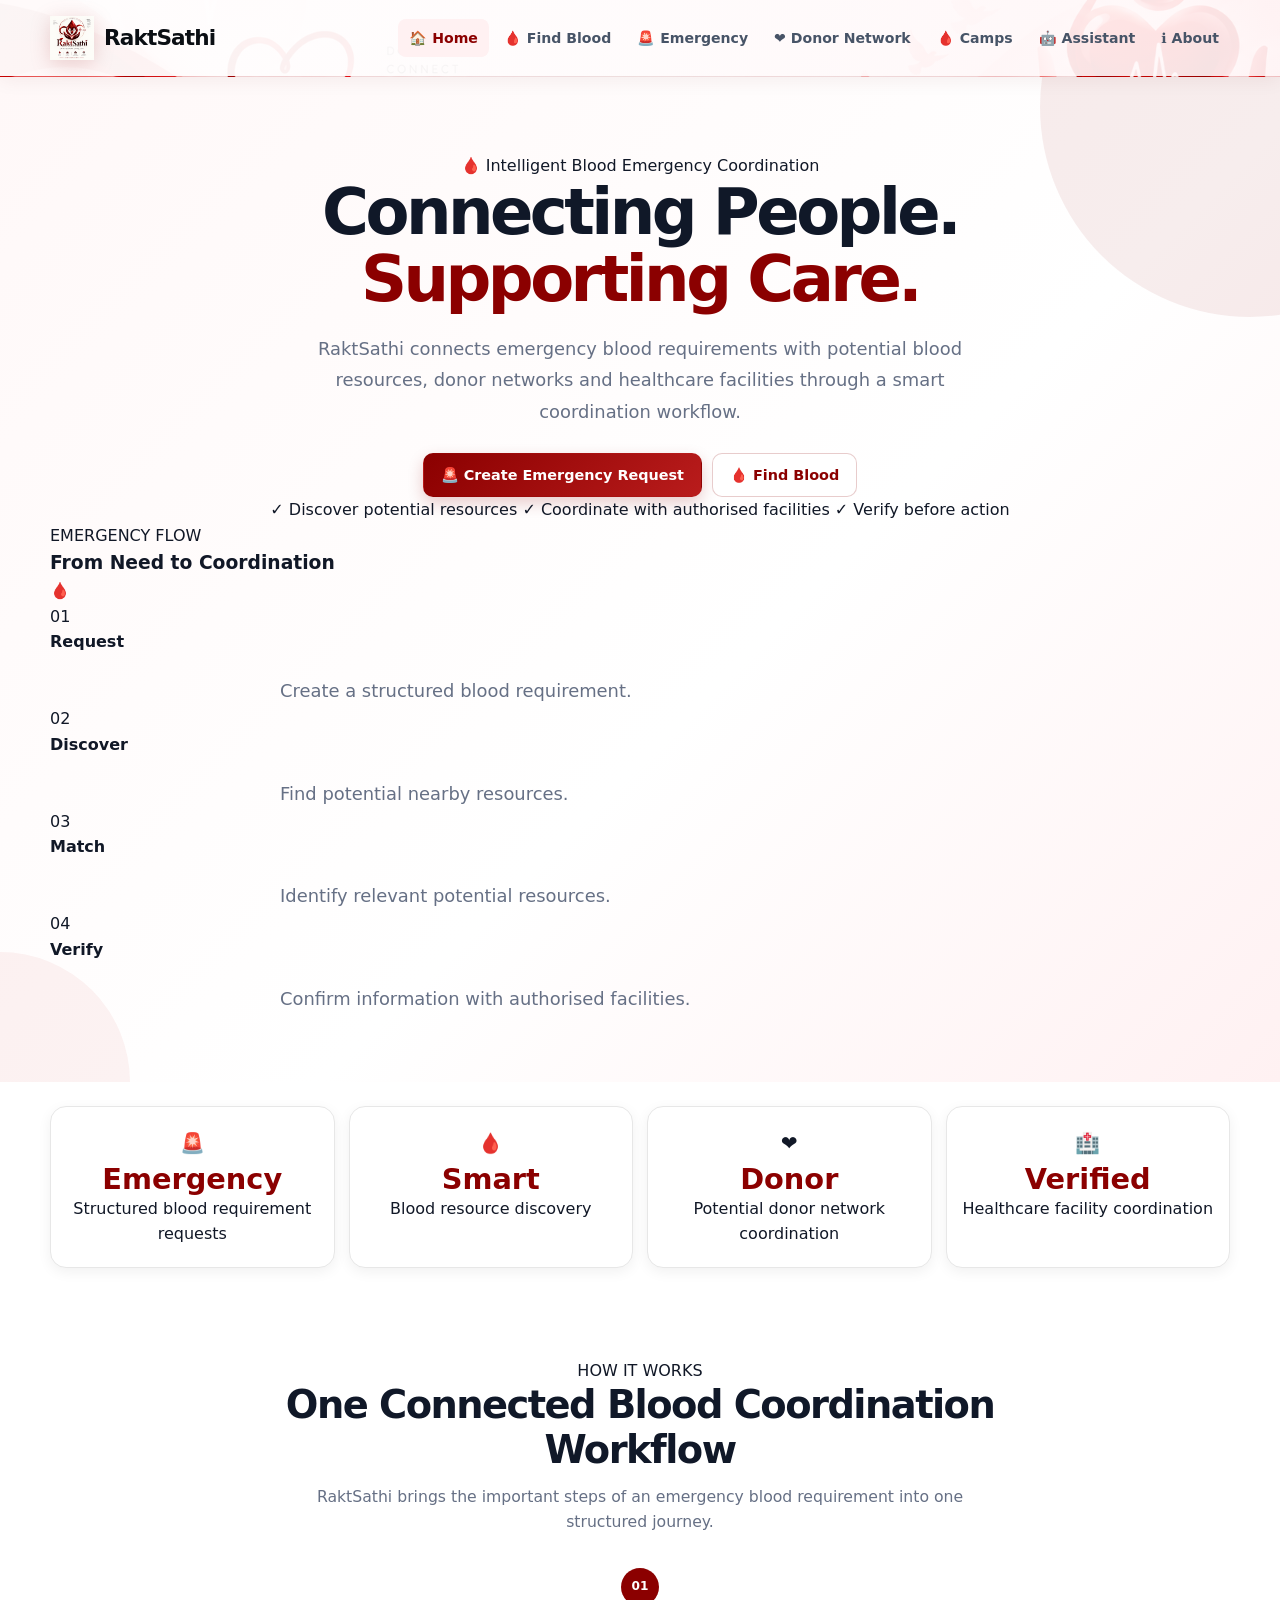
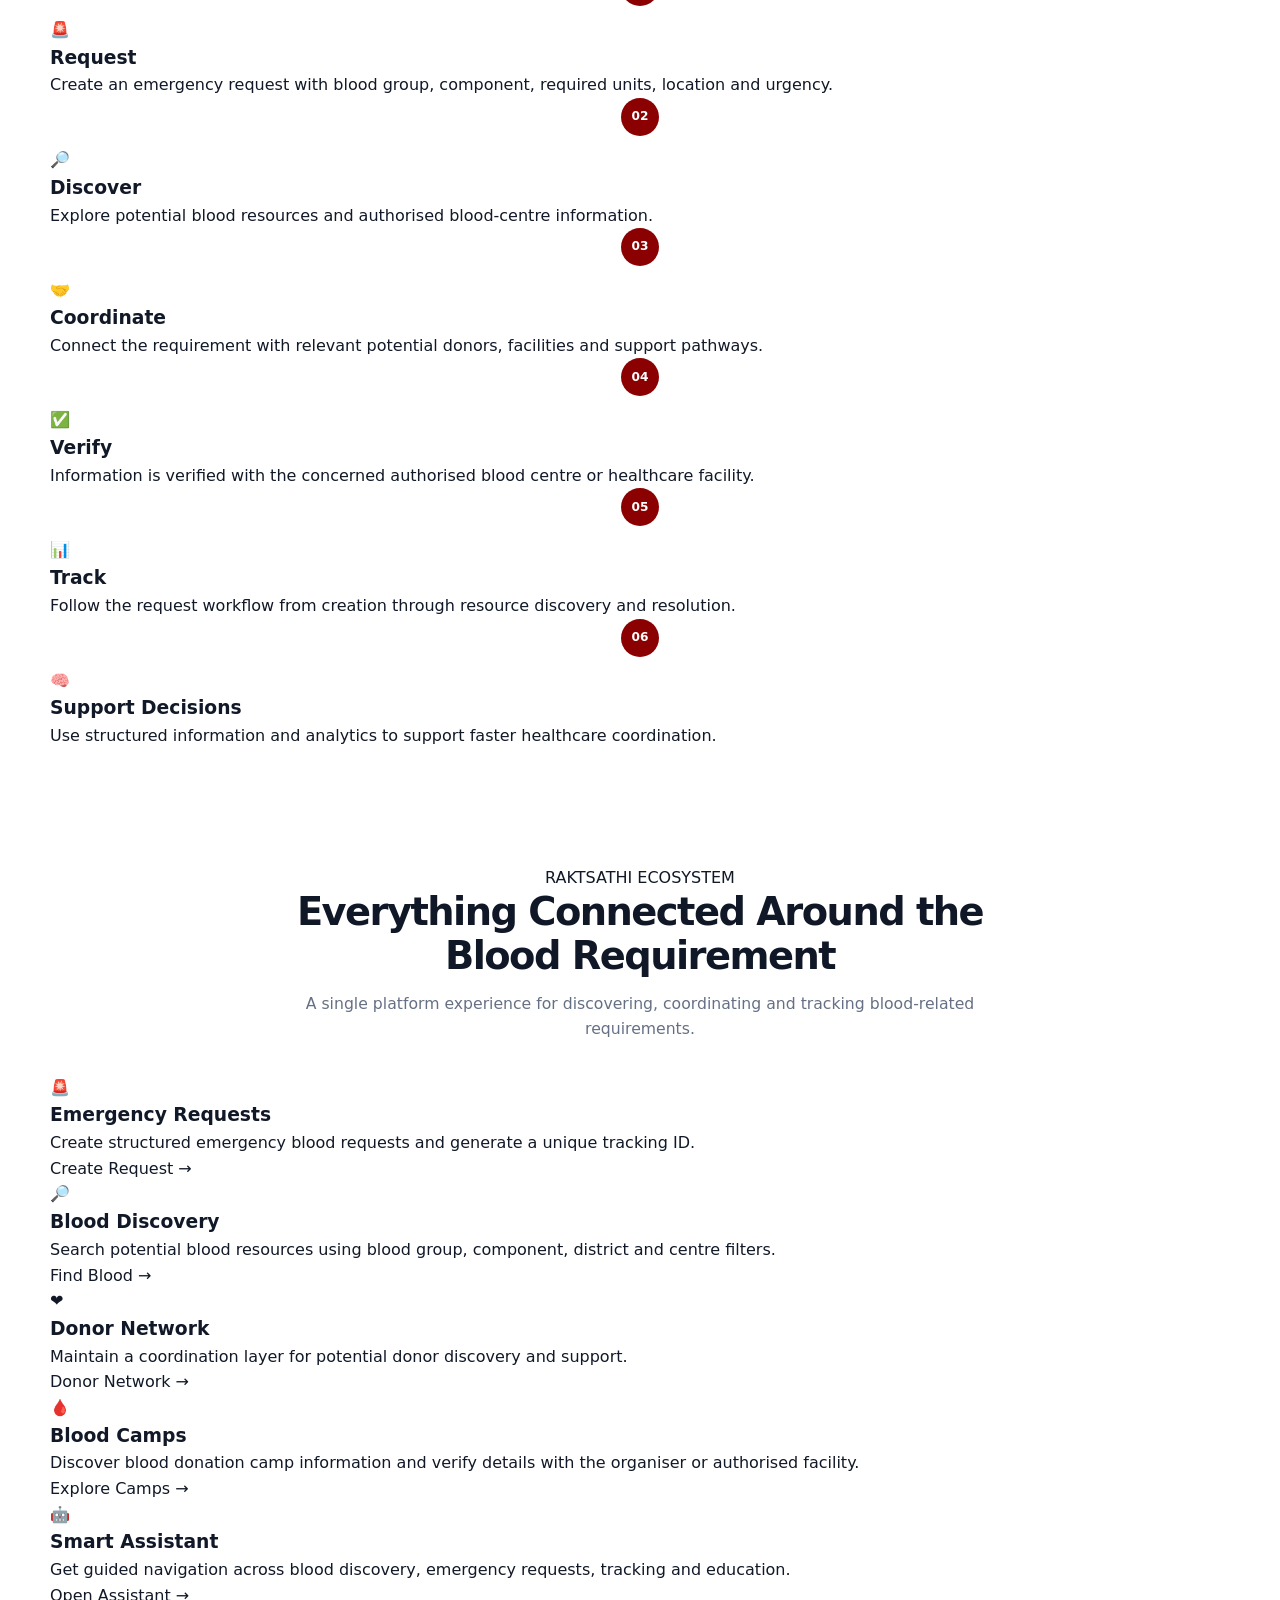
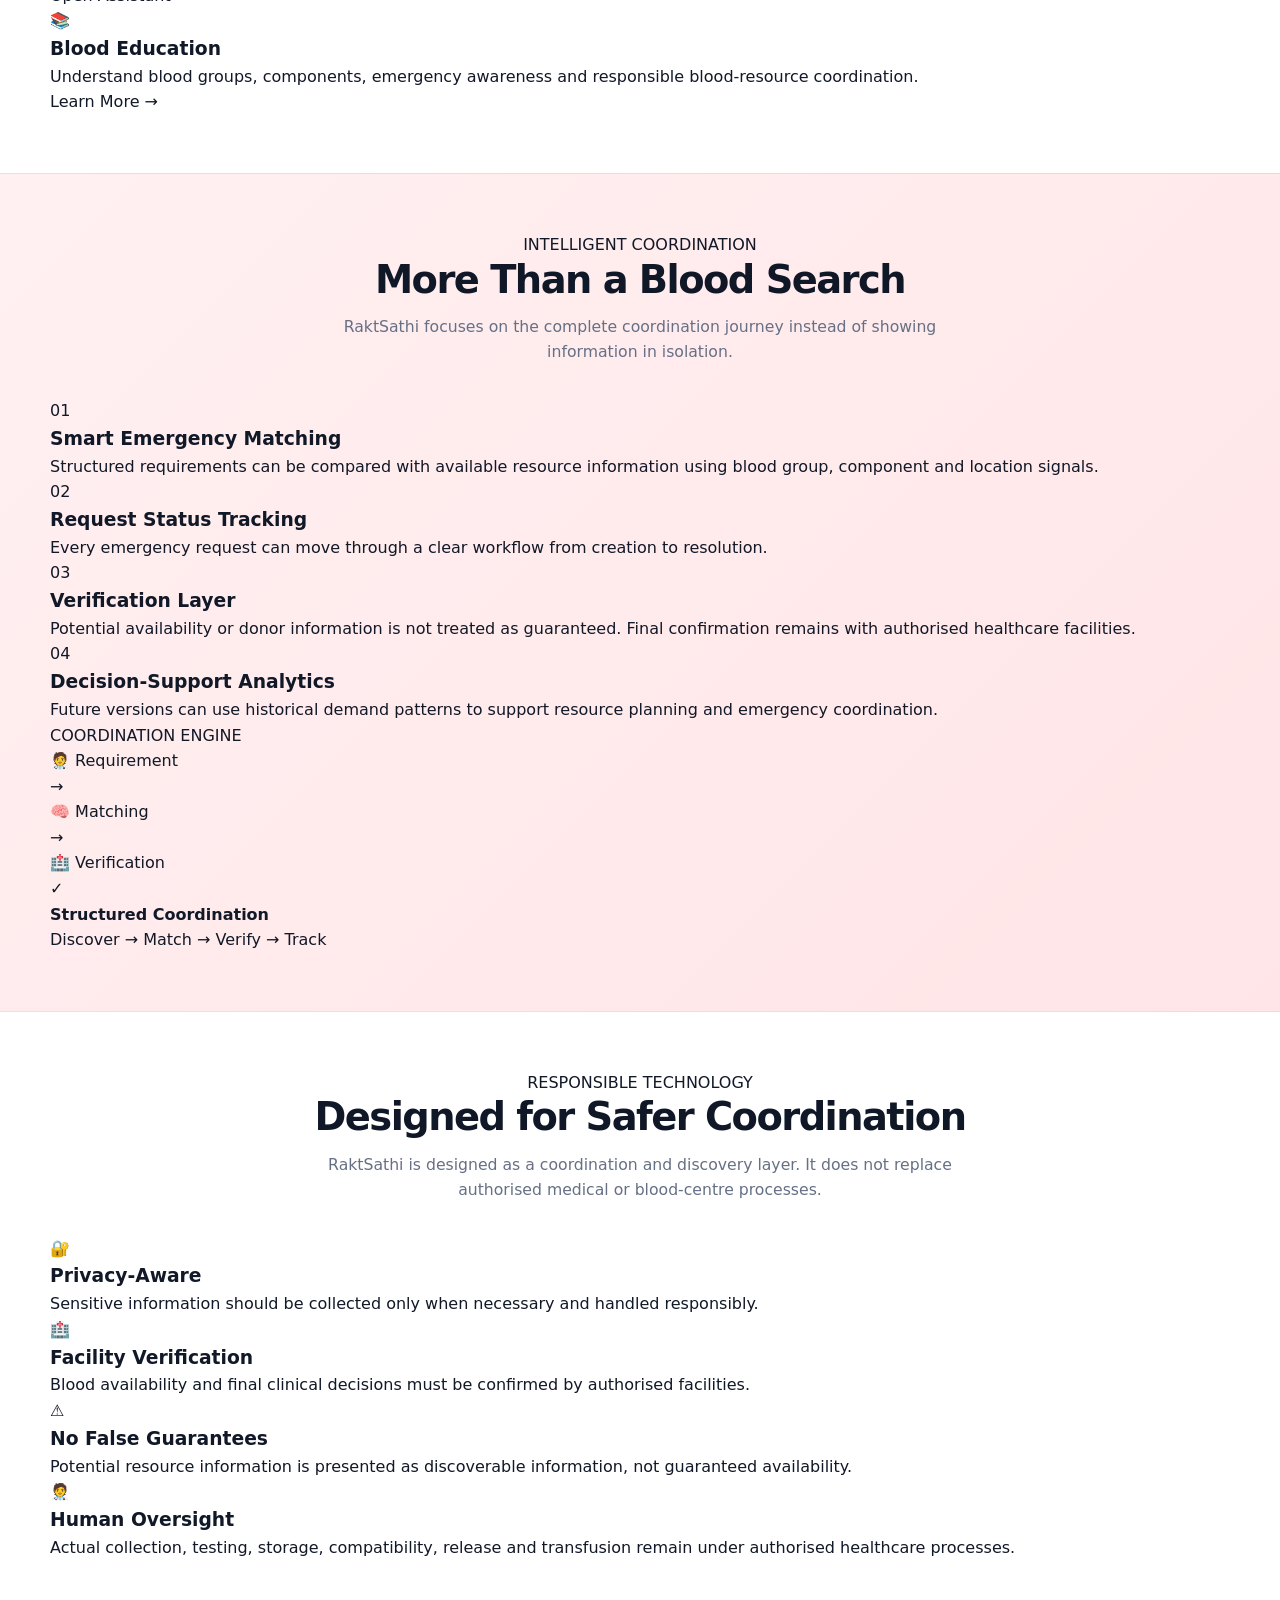
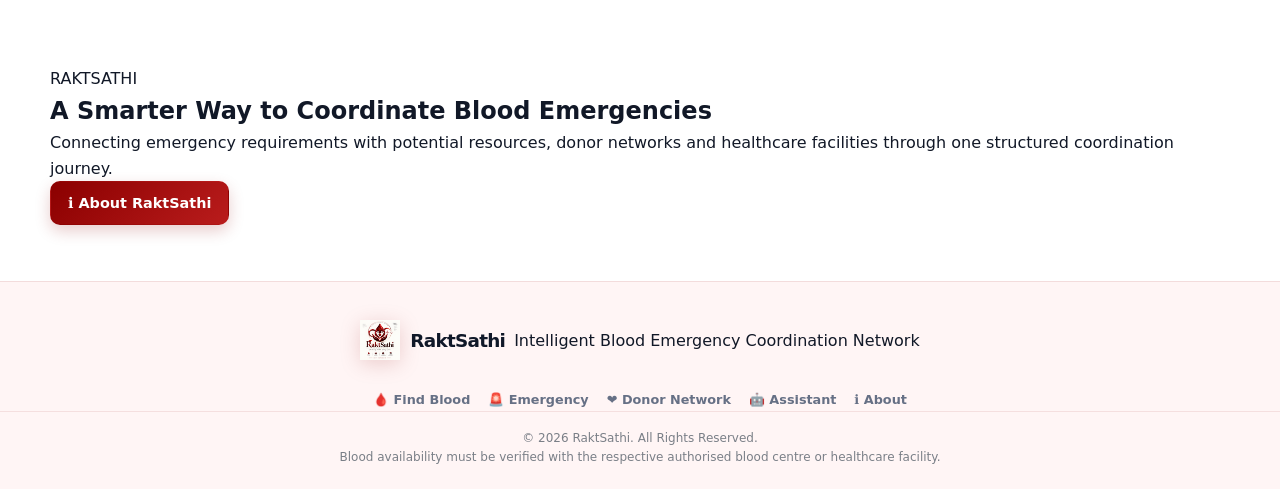
==== commit ead0788b: "Update fmt.Println output from 'Hello' to 'Goodbye'" ====
--- a/index.html
+++ b/index.html
@@ -1,6 +1,5 @@
 <!DOCTYPE html>
-<html lang="en-IN">
-
+<html lang="en">
 <head>
   <meta charset="UTF-8">
 
@@ -10,29 +9,18 @@
   >
 
   <meta
+    name="description"
+    content="RaktSathi - Intelligent Blood Emergency Coordination Network connecting emergency blood requirements with potential resources, donor networks and healthcare facilities."
+  >
+
+  <meta
     name="theme-color"
     content="#8B0000"
   >
 
-  <meta
-    name="description"
-    content="RaktSathi - Intelligent Blood Emergency Coordination Network"
-  >
-
-  <title>
-    RaktSathi | Connecting People. Supporting Care.
-  </title>
-
-  <link
-    rel="icon"
-    type="image/png"
-    href="raktsathi-new-logo.png"
-  >
-
-  <link
-    rel="manifest"
-    href="manifest.json"
-  >
+  <title>RaktSathi | Blood Emergency Coordination Network</title>
+
+  <link rel="manifest" href="manifest.json">
 
   <link
     rel="stylesheet"
@@ -40,12 +28,9 @@
   >
 </head>
 
-
 <body>
 
-  <!-- =====================================================
-       HEADER
-       ===================================================== -->
+  <!-- ================= HEADER ================= -->
 
   <header class="site-header">
 
@@ -61,8 +46,6 @@
           src="raktsathi-new-logo.png"
           alt="RaktSathi Logo"
           class="brand-logo"
-          width="48"
-          height="48"
         >
 
         <span class="brand-text">
@@ -74,38 +57,35 @@
 
       <nav
         class="main-nav"
-        aria-label="Main navigation"
+        aria-label="Main Navigation"
       >
 
-        <a
-          href="index.html"
-          class="active"
-        >
-          Home
+        <a href="index.html" class="active">
+          🏠 Home
+        </a>
+
+        <a href="find-blood.html">
+          🩸 Find Blood
+        </a>
+
+        <a href="emergency.html">
+          🚨 Emergency
+        </a>
+
+        <a href="donor.html">
+          ❤️ Donor Network
+        </a>
+
+        <a href="camps.html">
+          🩸 Camps
+        </a>
+
+        <a href="assistant.html">
+          🤖 Assistant
         </a>
 
         <a href="about.html">
-          About
-        </a>
-
-        <a href="find-blood.html">
-          Find Blood
-        </a>
-
-        <a href="emergency.html">
-          Emergency
-        </a>
-
-        <a href="donor.html">
-          Donor Network
-        </a>
-
-        <a href="camps.html">
-          Camps
-        </a>
-
-        <a href="assistant.html">
-          Assistant
+          ℹ️ About
         </a>
 
       </nav>
@@ -115,41 +95,29 @@
   </header>
 
 
-  <!-- =====================================================
-       MAIN
-       ===================================================== -->
+  <!-- ================= HERO ================= -->
 
   <main>
 
-
-    <!-- ===================================================
-         HERO
-         =================================================== -->
-
     <section class="hero">
 
-      <div class="container">
-
-        <div class="hero-content">
-
-          <div class="hero-badge">
-            🩸 INTELLIGENT BLOOD EMERGENCY COORDINATION
-          </div>
-
+      <div class="container hero-grid">
+
+        <div class="hero-content reveal">
+
+          <span class="eyebrow">
+            🩸 Intelligent Blood Emergency Coordination
+          </span>
 
           <h1>
             Connecting People.
             <span>Supporting Care.</span>
           </h1>
 
-
-          <p>
-            RaktSathi is a patient-centric blood
-            emergency coordination network designed
-            to connect blood requirements with
-            potential resources, donor networks,
-            healthcare facilities and verification
-            workflows.
+          <p class="hero-text">
+            RaktSathi connects emergency blood requirements with
+            potential blood resources, donor networks and healthcare
+            facilities through a smart coordination workflow.
           </p>
 
 
@@ -159,22 +127,145 @@
               href="emergency.html"
               class="btn btn-primary"
             >
-              🚨
-              <span>
-                Emergency Request
-              </span>
+              🚨 Create Emergency Request
             </a>
-
 
             <a
               href="find-blood.html"
               class="btn btn-secondary"
             >
+              🩸 Find Blood
+            </a>
+
+          </div>
+
+
+          <div class="hero-note">
+
+            <span>✓</span>
+
+            Discover potential resources
+
+            <span>✓</span>
+
+            Coordinate with authorised facilities
+
+            <span>✓</span>
+
+            Verify before action
+
+          </div>
+
+        </div>
+
+
+        <div class="hero-card reveal">
+
+          <div class="hero-card-header">
+
+            <div>
+
+              <span class="small-label">
+                EMERGENCY FLOW
+              </span>
+
+              <h3>
+                From Need to Coordination
+              </h3>
+
+            </div>
+
+            <div class="hero-icon">
               🩸
-              <span>
-                Find Blood
+            </div>
+
+          </div>
+
+
+          <div class="mini-workflow">
+
+            <div class="mini-step">
+
+              <span class="mini-number">
+                01
               </span>
-            </a>
+
+              <div>
+
+                <strong>
+                  Request
+                </strong>
+
+                <p>
+                  Create a structured blood requirement.
+                </p>
+
+              </div>
+
+            </div>
+
+
+            <div class="mini-step">
+
+              <span class="mini-number">
+                02
+              </span>
+
+              <div>
+
+                <strong>
+                  Discover
+                </strong>
+
+                <p>
+                  Find potential nearby resources.
+                </p>
+
+              </div>
+
+            </div>
+
+
+            <div class="mini-step">
+
+              <span class="mini-number">
+                03
+              </span>
+
+              <div>
+
+                <strong>
+                  Match
+                </strong>
+
+                <p>
+                  Identify relevant potential resources.
+                </p>
+
+              </div>
+
+            </div>
+
+
+            <div class="mini-step">
+
+              <span class="mini-number">
+                04
+              </span>
+
+              <div>
+
+                <strong>
+                  Verify
+                </strong>
+
+                <p>
+                  Confirm information with authorised facilities.
+                </p>
+
+              </div>
+
+            </div>
 
           </div>
 
@@ -185,513 +276,240 @@
     </section>
 
 
-
-    <!-- ===================================================
-         STATS
-         =================================================== -->
-
-    <section class="section stats-section">
+    <!-- ================= STATS ================= -->
+
+    <section class="stats-section">
+
+      <div class="container stats-grid">
+
+        <div class="stat-card reveal">
+
+          <div class="stat-icon">
+            🚨
+          </div>
+
+          <div class="stat-number">
+            Emergency
+          </div>
+
+          <p>
+            Structured blood requirement requests
+          </p>
+
+        </div>
+
+
+        <div class="stat-card reveal">
+
+          <div class="stat-icon">
+            🩸
+          </div>
+
+          <div class="stat-number">
+            Smart
+          </div>
+
+          <p>
+            Blood resource discovery
+          </p>
+
+        </div>
+
+
+        <div class="stat-card reveal">
+
+          <div class="stat-icon">
+            ❤️
+          </div>
+
+          <div class="stat-number">
+            Donor
+          </div>
+
+          <p>
+            Potential donor network coordination
+          </p>
+
+        </div>
+
+
+        <div class="stat-card reveal">
+
+          <div class="stat-icon">
+            🏥
+          </div>
+
+          <div class="stat-number">
+            Verified
+          </div>
+
+          <p>
+            Healthcare facility coordination
+          </p>
+
+        </div>
+
+      </div>
+
+    </section>
+
+
+    <!-- ================= WORKFLOW ================= -->
+
+    <section class="section">
 
       <div class="container">
 
-        <div class="stats-grid">
-
-
-          <div class="stat-card">
-
-            <div class="stat-icon">
-              🩸
-            </div>
-
-            <div
-              class="stat-number"
-              data-count="8"
-            >
-              8
-            </div>
-
-            <div class="stat-label">
-              Common Blood Groups
-            </div>
-
-          </div>
-
-
-          <div class="stat-card">
-
-            <div class="stat-icon">
-              🤝
-            </div>
-
-            <div
-              class="stat-number"
-              data-count="4"
-            >
-              4
-            </div>
-
-            <div class="stat-label">
-              Core Coordination Steps
-            </div>
-
-          </div>
-
-
-          <div class="stat-card">
-
-            <div class="stat-icon">
-              🏥
-            </div>
-
-            <div
-              class="stat-number"
-              data-count="3"
-            >
-              3
-            </div>
-
-            <div class="stat-label">
-              Key Resource Pathways
-            </div>
-
-          </div>
-
-
-          <div class="stat-card">
-
-            <div class="stat-icon">
-              ⚡
-            </div>
-
-            <div
-              class="stat-number"
-              data-count="1"
-            >
-              1
-            </div>
-
-            <div class="stat-label">
-              Unified Coordination Layer
-            </div>
-
-          </div>
-
-
-        </div>
-
-      </div>
-
-    </section>
-
-
-
-    <!-- ===================================================
-         PROBLEM
-         =================================================== -->
-
-    <section class="section section-light">
-
-      <div class="container">
-
-        <div class="section-heading">
-
-          <span class="section-kicker">
-            THE CHALLENGE
+        <div class="section-heading reveal">
+
+          <span class="eyebrow">
+            HOW IT WORKS
           </span>
 
           <h2>
-            Blood Emergencies Need Coordination,
-            Not Just Search
+            One Connected Blood Coordination Workflow
           </h2>
 
           <p>
-            During an emergency, finding a possible
-            blood resource is only one part of the
-            problem. Patients and families may also
-            need donor discovery, facility
-            coordination, verification and status
-            visibility.
+            RaktSathi brings the important steps of an emergency
+            blood requirement into one structured journey.
           </p>
 
         </div>
 
 
-        <div class="grid grid-3">
-
-
-          <article class="card">
-
-            <div class="card-icon">
-              🔎
-            </div>
-
-            <h3>
-              Fragmented Discovery
-            </h3>
-
-            <p>
-              Information may exist across different
-              facilities, contacts and platforms.
-            </p>
-
-          </article>
-
-
-          <article class="card">
-
-            <div class="card-icon">
-              ⏱️
-            </div>
-
-            <h3>
-              Time Pressure
-            </h3>
-
-            <p>
-              Emergency situations require a clear
-              and structured path to the next step.
-            </p>
-
-          </article>
-
-
-          <article class="card">
-
-            <div class="card-icon">
-              ⚠️
-            </div>
-
-            <h3>
-              Verification Gap
-            </h3>
-
-            <p>
-              Online availability information can
-              change and should be confirmed directly
-              with the relevant authorized facility.
-            </p>
-
-          </article>
-
-
-        </div>
-
-      </div>
-
-    </section>
-
-
-
-    <!-- ===================================================
-         SOLUTION
-         =================================================== -->
-
-    <section class="section">
-
-      <div class="container">
-
-        <div class="section-heading">
-
-          <span class="section-kicker">
-            THE RAKTSATHI SOLUTION
-          </span>
-
-          <h2>
-            From Blood Search to Blood Coordination
-          </h2>
-
-          <p>
-            RaktSathi adds a structured coordination
-            layer around blood emergency requirements.
-          </p>
-
-        </div>
-
-
-        <div class="grid grid-3">
-
-
-          <article class="card">
-
-            <div class="card-icon">
-              🚨
-            </div>
-
-            <h3>
-              Smart Emergency Request
-            </h3>
-
-            <p>
-              Create a structured request containing
-              the blood group, component, requirement,
-              location and urgency information.
-            </p>
-
-            <div class="card-actions">
-
-              <a
-                href="emergency.html"
-                class="btn btn-secondary"
-              >
-                🚨
-                <span>
-                  Create Request
-                </span>
-              </a>
-
-            </div>
-
-          </article>
-
-
-          <article class="card">
-
-            <div class="card-icon">
-              🧠
-            </div>
-
-            <h3>
-              Smart Resource Matching
-            </h3>
-
-            <p>
-              Organize potential resources using
-              blood group, component, location and
-              availability-related information.
-            </p>
-
-          </article>
-
-
-          <article class="card">
-
-            <div class="card-icon">
-              📍
-            </div>
-
-            <h3>
-              Location-Aware Discovery
-            </h3>
-
-            <p>
-              Help users discover potential nearby
-              blood centres and healthcare resources.
-            </p>
-
-          </article>
-
-
-          <article class="card">
-
-            <div class="card-icon">
-              ❤️
-            </div>
-
-            <h3>
-              Donor Network
-            </h3>
-
-            <p>
-              Provide a structured pathway for
-              discovering potential donor resources,
-              subject to professional verification
-              and eligibility.
-            </p>
-
-            <div class="card-actions">
-
-              <a
-                href="donor.html"
-                class="btn btn-secondary"
-              >
-                ❤️
-                <span>
-                  Donor Network
-                </span>
-              </a>
-
-            </div>
-
-          </article>
-
-
-          <article class="card">
-
-            <div class="card-icon">
-              📋
-            </div>
-
-            <h3>
-              Request Tracking
-            </h3>
-
-            <p>
-              Give emergency requests a clear
-              workflow from creation through
-              verification and resolution.
-            </p>
-
-            <div class="card-actions">
-
-              <a
-                href="blood-request.html"
-                class="btn btn-secondary"
-              >
-                📋
-                <span>
-                  Track Request
-                </span>
-              </a>
-
-            </div>
-
-          </article>
-
-
-          <article class="card">
-
-            <div class="card-icon">
-              🏥
-            </div>
-
-            <h3>
-              Facility Coordination
-            </h3>
-
-            <p>
-              Connect the discovery process with
-              authorized healthcare facilities for
-              verification and further action.
-            </p>
-
-          </article>
-
-
-        </div>
-
-      </div>
-
-    </section>
-
-
-
-    <!-- ===================================================
-         CORE WORKFLOW
-         =================================================== -->
-
-    <section class="section section-light">
-
-      <div class="container">
-
-        <div class="section-heading">
-
-          <span class="section-kicker">
-            CORE WORKFLOW
-          </span>
-
-          <h2>
-            Emergency Blood Coordination in 5 Steps
-          </h2>
-
-          <p>
-            A structured flow helps turn a blood
-            requirement into an actionable coordination
-            process.
-          </p>
-
-        </div>
-
-
-        <div class="workflow">
-
-
-          <div class="workflow-step">
+        <div class="workflow-grid">
+
+          <article class="workflow-card reveal">
 
             <div class="workflow-number">
               01
             </div>
 
+            <div class="workflow-icon">
+              🚨
+            </div>
+
             <h3>
               Request
             </h3>
 
             <p>
-              Create the emergency blood requirement.
-            </p>
-
-          </div>
-
-
-          <div class="workflow-step">
+              Create an emergency request with blood group,
+              component, required units, location and urgency.
+            </p>
+
+          </article>
+
+
+          <article class="workflow-card reveal">
 
             <div class="workflow-number">
               02
             </div>
 
-            <h3>
-              Match
-            </h3>
-
-            <p>
-              Discover potential blood resources.
-            </p>
-
-          </div>
-
-
-          <div class="workflow-step">
+            <div class="workflow-icon">
+              🔎
+            </div>
+
+            <h3>
+              Discover
+            </h3>
+
+            <p>
+              Explore potential blood resources and authorised
+              blood-centre information.
+            </p>
+
+          </article>
+
+
+          <article class="workflow-card reveal">
 
             <div class="workflow-number">
               03
             </div>
 
+            <div class="workflow-icon">
+              🤝
+            </div>
+
             <h3>
               Coordinate
             </h3>
 
             <p>
-              Connect the requirement with the
-              appropriate resource pathway.
-            </p>
-
-          </div>
-
-
-          <div class="workflow-step">
+              Connect the requirement with relevant potential
+              donors, facilities and support pathways.
+            </p>
+
+          </article>
+
+
+          <article class="workflow-card reveal">
 
             <div class="workflow-number">
               04
             </div>
 
+            <div class="workflow-icon">
+              ✅
+            </div>
+
             <h3>
               Verify
             </h3>
 
             <p>
-              Confirm relevant information with
-              authorized healthcare facilities.
-            </p>
-
-          </div>
-
-
-          <div class="workflow-step">
+              Information is verified with the concerned
+              authorised blood centre or healthcare facility.
+            </p>
+
+          </article>
+
+
+          <article class="workflow-card reveal">
 
             <div class="workflow-number">
               05
             </div>
 
-            <h3>
-              Resolve
-            </h3>
-
-            <p>
-              Update and close the coordination
-              request when the process is completed.
-            </p>
-
-          </div>
-
+            <div class="workflow-icon">
+              📊
+            </div>
+
+            <h3>
+              Track
+            </h3>
+
+            <p>
+              Follow the request workflow from creation through
+              resource discovery and resolution.
+            </p>
+
+          </article>
+
+
+          <article class="workflow-card reveal">
+
+            <div class="workflow-number">
+              06
+            </div>
+
+            <div class="workflow-icon">
+              🧠
+            </div>
+
+            <h3>
+              Support Decisions
+            </h3>
+
+            <p>
+              Use structured information and analytics to support
+              faster healthcare coordination.
+            </p>
+
+          </article>
 
         </div>
 
@@ -700,349 +518,487 @@
     </section>
 
 
-
-    <!-- ===================================================
-         DISCOVERY ECOSYSTEM
-         =================================================== -->
+    <!-- ================= ECOSYSTEM ================= -->
+
+    <section class="section ecosystem-section">
+
+      <div class="container">
+
+        <div class="section-heading reveal">
+
+          <span class="eyebrow">
+            RAKTSATHI ECOSYSTEM
+          </span>
+
+          <h2>
+            Everything Connected Around the Blood Requirement
+          </h2>
+
+          <p>
+            A single platform experience for discovering,
+            coordinating and tracking blood-related requirements.
+          </p>
+
+        </div>
+
+
+        <div class="feature-grid">
+
+          <article class="feature-card reveal">
+
+            <div class="feature-icon">
+              🚨
+            </div>
+
+            <h3>
+              Emergency Requests
+            </h3>
+
+            <p>
+              Create structured emergency blood requests and
+              generate a unique tracking ID.
+            </p>
+
+            <a
+              href="emergency.html"
+              class="text-link"
+            >
+              Create Request →
+            </a>
+
+          </article>
+
+
+          <article class="feature-card reveal">
+
+            <div class="feature-icon">
+              🔎
+            </div>
+
+            <h3>
+              Blood Discovery
+            </h3>
+
+            <p>
+              Search potential blood resources using blood group,
+              component, district and centre filters.
+            </p>
+
+            <a
+              href="find-blood.html"
+              class="text-link"
+            >
+              Find Blood →
+            </a>
+
+          </article>
+
+
+          <article class="feature-card reveal">
+
+            <div class="feature-icon">
+              ❤️
+            </div>
+
+            <h3>
+              Donor Network
+            </h3>
+
+            <p>
+              Maintain a coordination layer for potential donor
+              discovery and support.
+            </p>
+
+            <a
+              href="donor.html"
+              class="text-link"
+            >
+              Donor Network →
+            </a>
+
+          </article>
+
+
+          <article class="feature-card reveal">
+
+            <div class="feature-icon">
+              🩸
+            </div>
+
+            <h3>
+              Blood Camps
+            </h3>
+
+            <p>
+              Discover blood donation camp information and
+              verify details with the organiser or authorised facility.
+            </p>
+
+            <a
+              href="camps.html"
+              class="text-link"
+            >
+              Explore Camps →
+            </a>
+
+          </article>
+
+
+          <article class="feature-card reveal">
+
+            <div class="feature-icon">
+              🤖
+            </div>
+
+            <h3>
+              Smart Assistant
+            </h3>
+
+            <p>
+              Get guided navigation across blood discovery,
+              emergency requests, tracking and education.
+            </p>
+
+            <a
+              href="assistant.html"
+              class="text-link"
+            >
+              Open Assistant →
+            </a>
+
+          </article>
+
+
+          <article class="feature-card reveal">
+
+            <div class="feature-icon">
+              📚
+            </div>
+
+            <h3>
+              Blood Education
+            </h3>
+
+            <p>
+              Understand blood groups, components, emergency
+              awareness and responsible blood-resource coordination.
+            </p>
+
+            <a
+              href="blood-education.html"
+              class="text-link"
+            >
+              Learn More →
+            </a>
+
+          </article>
+
+        </div>
+
+      </div>
+
+    </section>
+
+
+    <!-- ================= INNOVATION ================= -->
+
+    <section class="section innovation-section">
+
+      <div class="container">
+
+        <div class="section-heading reveal">
+
+          <span class="eyebrow">
+            INTELLIGENT COORDINATION
+          </span>
+
+          <h2>
+            More Than a Blood Search
+          </h2>
+
+          <p>
+            RaktSathi focuses on the complete coordination journey
+            instead of showing information in isolation.
+          </p>
+
+        </div>
+
+
+        <div class="innovation-grid">
+
+          <div class="innovation-content reveal">
+
+            <div class="innovation-point">
+
+              <span>
+                01
+              </span>
+
+              <div>
+
+                <h3>
+                  Smart Emergency Matching
+                </h3>
+
+                <p>
+                  Structured requirements can be compared with
+                  available resource information using blood group,
+                  component and location signals.
+                </p>
+
+              </div>
+
+            </div>
+
+
+            <div class="innovation-point">
+
+              <span>
+                02
+              </span>
+
+              <div>
+
+                <h3>
+                  Request Status Tracking
+                </h3>
+
+                <p>
+                  Every emergency request can move through a
+                  clear workflow from creation to resolution.
+                </p>
+
+              </div>
+
+            </div>
+
+
+            <div class="innovation-point">
+
+              <span>
+                03
+              </span>
+
+              <div>
+
+                <h3>
+                  Verification Layer
+                </h3>
+
+                <p>
+                  Potential availability or donor information is
+                  not treated as guaranteed. Final confirmation
+                  remains with authorised healthcare facilities.
+                </p>
+
+              </div>
+
+            </div>
+
+
+            <div class="innovation-point">
+
+              <span>
+                04
+              </span>
+
+              <div>
+
+                <h3>
+                  Decision-Support Analytics
+                </h3>
+
+                <p>
+                  Future versions can use historical demand
+                  patterns to support resource planning and
+                  emergency coordination.
+                </p>
+
+              </div>
+
+            </div>
+
+          </div>
+
+
+          <div class="innovation-visual reveal">
+
+            <div class="intelligence-card">
+
+              <div class="intelligence-top">
+
+                <span class="status-dot"></span>
+
+                <span>
+                  COORDINATION ENGINE
+                </span>
+
+              </div>
+
+
+              <div class="intelligence-flow">
+
+                <div class="intelligence-node">
+                  🧑‍⚕️
+                  <span>
+                    Requirement
+                  </span>
+                </div>
+
+                <div class="flow-arrow">
+                  →
+                </div>
+
+                <div class="intelligence-node">
+                  🧠
+                  <span>
+                    Matching
+                  </span>
+                </div>
+
+                <div class="flow-arrow">
+                  →
+                </div>
+
+                <div class="intelligence-node">
+                  🏥
+                  <span>
+                    Verification
+                  </span>
+                </div>
+
+              </div>
+
+
+              <div class="intelligence-result">
+
+                <span>
+                  ✓
+                </span>
+
+                <div>
+
+                  <strong>
+                    Structured Coordination
+                  </strong>
+
+                  <p>
+                    Discover → Match → Verify → Track
+                  </p>
+
+                </div>
+
+              </div>
+
+            </div>
+
+          </div>
+
+        </div>
+
+      </div>
+
+    </section>
+
+
+    <!-- ================= RESPONSIBLE TECH ================= -->
 
     <section class="section">
 
       <div class="container">
 
-        <div class="section-heading">
-
-          <span class="section-kicker">
-            ONE CONNECTED ECOSYSTEM
-          </span>
-
-          <h2>
-            Everything Around the Blood Requirement
-          </h2>
-
-        </div>
-
-
-        <div class="grid grid-4">
-
-
-          <article class="card">
-
-            <div class="card-icon">
-              🩸
-            </div>
-
-            <h3>
-              Find Blood
-            </h3>
-
-            <p>
-              Discover potential blood centre
-              resources by group, component and
-              location.
-            </p>
-
-            <div class="card-actions">
-
-              <a
-                href="find-blood.html"
-                class="btn btn-secondary"
-              >
-                🩸
-                <span>
-                  Explore
-                </span>
-              </a>
-
-            </div>
-
-          </article>
-
-
-          <article class="card">
-
-            <div class="card-icon">
-              ❤️
-            </div>
-
-            <h3>
-              Donor Network
-            </h3>
-
-            <p>
-              Coordinate potential donor resources
-              through a structured network.
-            </p>
-
-            <div class="card-actions">
-
-              <a
-                href="donor.html"
-                class="btn btn-secondary"
-              >
-                ❤️
-                <span>
-                  Explore
-                </span>
-              </a>
-
-            </div>
-
-          </article>
-
-
-          <article class="card">
-
-            <div class="card-icon">
-              🩸
-            </div>
-
-            <h3>
-              Blood Camps
-            </h3>
-
-            <p>
-              Discover blood donation and awareness
-              camp information.
-            </p>
-
-            <div class="card-actions">
-
-              <a
-                href="camps.html"
-                class="btn btn-secondary"
-              >
-                📅
-                <span>
-                  Explore
-                </span>
-              </a>
-
-            </div>
-
-          </article>
-
-
-          <article class="card">
-
-            <div class="card-icon">
-              🧬
-            </div>
-
-            <h3>
-              Blood Education
-            </h3>
-
-            <p>
-              Learn about blood groups, components
-              and responsible healthcare pathways.
-            </p>
-
-            <div class="card-actions">
-
-              <a
-                href="blood-education.html"
-                class="btn btn-secondary"
-              >
-                🧬
-                <span>
-                  Learn
-                </span>
-              </a>
-
-            </div>
-
-          </article>
-
-
-        </div>
-
-      </div>
-
-    </section>
-
-
-
-    <!-- ===================================================
-         INNOVATION
-         =================================================== -->
-
-    <section class="section innovation-section">
-
-      <div class="container">
-
-        <div class="section-heading">
-
-          <span class="section-kicker">
-            INNOVATION LAYER
-          </span>
-
-          <h2>
-            Built for Smarter Emergency Coordination
-          </h2>
-
-          <p>
-            RaktSathi is designed as a coordination
-            layer that can evolve with verified data,
-            analytics and intelligent decision-support
-            systems.
-          </p>
-
-        </div>
-
-
-        <div class="grid grid-3">
-
-
-          <article class="card">
-
-            <div class="card-icon">
-              🗺️
-            </div>
-
-            <h3>
-              Blood Need Heatmap
-            </h3>
-
-            <p>
-              Visualize demand patterns using
-              verified or clearly labelled
-              demonstration data.
-            </p>
-
-          </article>
-
-
-          <article class="card">
-
-            <div class="card-icon">
-              📊
-            </div>
-
-            <h3>
-              Demand Intelligence
-            </h3>
-
-            <p>
-              Future analytics can estimate demand
-              patterns to support resource planning.
-            </p>
-
-          </article>
-
-
-          <article class="card">
-
-            <div class="card-icon">
-              🧠
-            </div>
-
-            <h3>
-              Smart Escalation
-            </h3>
-
-            <p>
-              Structure escalation from nearby
-              resources toward appropriate healthcare
-              coordination pathways.
-            </p>
-
-          </article>
-
-
-        </div>
-
-      </div>
-
-    </section>
-
-
-
-    <!-- ===================================================
-         RESPONSIBLE TECHNOLOGY
-         =================================================== -->
-
-    <section class="section section-light">
-
-      <div class="container">
-
-        <div class="section-heading">
-
-          <span class="section-kicker">
+        <div class="section-heading reveal">
+
+          <span class="eyebrow">
             RESPONSIBLE TECHNOLOGY
           </span>
 
           <h2>
-            Technology With Clear Boundaries
+            Designed for Safer Coordination
           </h2>
 
           <p>
-            RaktSathi supports discovery and
-            coordination. It does not replace
-            authorized healthcare systems or
-            clinical professionals.
+            RaktSathi is designed as a coordination and discovery
+            layer. It does not replace authorised medical or blood-centre
+            processes.
           </p>
 
         </div>
 
 
-        <div class="grid grid-3">
-
-
-          <article class="card">
-
-            <div class="card-icon">
-              🛡️
-            </div>
-
-            <h3>
-              Verification First
-            </h3>
-
-            <p>
-              Availability and resource information
-              should be confirmed before relying on it.
-            </p>
-
-          </article>
-
-
-          <article class="card">
-
-            <div class="card-icon">
-              👨‍⚕️
-            </div>
-
-            <h3>
-              Professional Decisions
-            </h3>
-
-            <p>
-              Clinical eligibility, compatibility,
-              treatment and transfusion decisions
-              remain with qualified professionals.
-            </p>
-
-          </article>
-
-
-          <article class="card">
-
-            <div class="card-icon">
+        <div class="responsible-grid">
+
+          <article class="responsible-card reveal">
+
+            <div class="responsible-icon">
               🔐
             </div>
 
             <h3>
-              Privacy-Aware Design
-            </h3>
-
-            <p>
-              The prototype is designed to minimize
-              unnecessary personal information and
-              clearly communicate its limitations.
-            </p>
-
-          </article>
-
+              Privacy-Aware
+            </h3>
+
+            <p>
+              Sensitive information should be collected only when
+              necessary and handled responsibly.
+            </p>
+
+          </article>
+
+
+          <article class="responsible-card reveal">
+
+            <div class="responsible-icon">
+              🏥
+            </div>
+
+            <h3>
+              Facility Verification
+            </h3>
+
+            <p>
+              Blood availability and final clinical decisions
+              must be confirmed by authorised facilities.
+            </p>
+
+          </article>
+
+
+          <article class="responsible-card reveal">
+
+            <div class="responsible-icon">
+              ⚠️
+            </div>
+
+            <h3>
+              No False Guarantees
+            </h3>
+
+            <p>
+              Potential resource information is presented as
+              discoverable information, not guaranteed availability.
+            </p>
+
+          </article>
+
+
+          <article class="responsible-card reveal">
+
+            <div class="responsible-icon">
+              🧑‍⚕️
+            </div>
+
+            <h3>
+              Human Oversight
+            </h3>
+
+            <p>
+              Actual collection, testing, storage, compatibility,
+              release and transfusion remain under authorised
+              healthcare processes.
+            </p>
+
+          </article>
 
         </div>
 
@@ -1051,44 +1007,40 @@
     </section>
 
 
-
-    <!-- ===================================================
-         FINAL ABOUT CTA
-         =================================================== -->
+    <!-- ================= FINAL CTA ================= -->
 
     <section class="section final-cta">
 
       <div class="container">
 
-        <div class="emergency-cta">
-
-          <span class="section-kicker">
-            RAKTSATHI
-          </span>
-
-          <h2>
-            Building a Better Blood Coordination
-            Experience
-          </h2>
-
-          <p>
-            Discover how RaktSathi brings emergency
-            requests, resource discovery, donor
-            networks and verification workflows
-            together.
-          </p>
-
-
-          <div class="hero-actions">
+        <div class="cta-card reveal">
+
+          <div class="cta-content">
+
+            <span class="eyebrow">
+              RAKTSATHI
+            </span>
+
+            <h2>
+              A Smarter Way to Coordinate Blood Emergencies
+            </h2>
+
+            <p>
+              Connecting emergency requirements with potential
+              resources, donor networks and healthcare facilities
+              through one structured coordination journey.
+            </p>
+
+          </div>
+
+
+          <div class="cta-actions">
 
             <a
               href="about.html"
               class="btn btn-primary"
             >
-              ℹ️
-              <span>
-                About RaktSathi
-              </span>
+              ℹ️ About RaktSathi
             </a>
 
           </div>
@@ -1099,110 +1051,85 @@
 
     </section>
 
-
   </main>
 
 
-
-  <!-- =====================================================
-       FOOTER
-       ===================================================== -->
+  <!-- ================= FOOTER ================= -->
 
   <footer class="site-footer">
 
-    <div class="container">
-
-      <div class="footer-grid">
-
-
-        <div class="footer-brand-section">
-
-          <div class="footer-brand">
-
-            <img
-              src="raktsathi-new-logo.png"
-              alt="RaktSathi Logo"
-              width="42"
-              height="42"
-            >
-
-            <span>
-              RaktSathi
-            </span>
-
-          </div>
-
-
-          <p>
-            Intelligent Blood Emergency
-            Coordination Network
-          </p>
-
-
-          <p>
-            Connecting People. Supporting Care.
-          </p>
-
-        </div>
-
-
-
-        <nav
-          class="footer-links"
-          aria-label="Footer navigation"
+    <div class="container footer-grid">
+
+      <div class="footer-brand">
+
+        <a
+          href="index.html"
+          class="brand"
         >
 
-          <a href="index.html">
-            Home
-          </a>
-
-          <a href="about.html">
-            About
-          </a>
-
-          <a href="find-blood.html">
-            Find Blood
-          </a>
-
-          <a href="emergency.html">
-            Emergency
-          </a>
-
-          <a href="donor.html">
-            Donor Network
-          </a>
-
-          <a href="camps.html">
-            Camps
-          </a>
-
-          <a href="assistant.html">
-            Assistant
-          </a>
-
-        </nav>
-
-
-
-        <div class="footer-bottom">
-
-          
-          © 2026 RaktSathi. All Rights Reserved.
-
-        </div>
-
+          <img
+            src="raktsathi-new-logo.png"
+            alt="RaktSathi Logo"
+            class="brand-logo"
+          >
+
+          <span class="brand-text">
+            RaktSathi
+          </span>
+
+        </a>
+
+        <p>
+          Intelligent Blood Emergency Coordination Network
+        </p>
 
       </div>
 
+
+      <div class="footer-links">
+
+        <a href="find-blood.html">
+          🩸 Find Blood
+        </a>
+
+        <a href="emergency.html">
+          🚨 Emergency
+        </a>
+
+        <a href="donor.html">
+          ❤️ Donor Network
+        </a>
+
+        <a href="assistant.html">
+          🤖 Assistant
+        </a>
+
+        <a href="about.html">
+          ℹ️ About
+        </a>
+
+      </div>
+
     </div>
 
+
+    <div class="container footer-bottom">
+
+      <p>
+        © 2026 RaktSathi. All Rights Reserved.
+      </p>
+
+      <p>
+        Blood availability must be verified with the respective
+        authorised blood centre or healthcare facility.
+      </p>
+
+    </div>
+
   </footer>
 
 
-
-  <!-- =====================================================
-       SCRIPTS
-       ===================================================== -->
+  <!-- ================= SCRIPTS ================= -->
 
   <script src="js/animations.js"></script>
 
@@ -1211,32 +1138,30 @@
   <script src="js/loader.js"></script>
 
 
+  <!-- ================= SERVICE WORKER ================= -->
+
   <script>
 
     if ("serviceWorker" in navigator) {
 
-      window.addEventListener(
-        "load",
-        function () {
-
-          navigator.serviceWorker
-            .register("sw.js")
-            .catch(function (error) {
-
-              console.log(
-                "Service Worker registration failed:",
-                error
-              );
-
-            });
-
-        }
-      );
+      window.addEventListener("load", function () {
+
+        navigator.serviceWorker
+          .register("sw.js")
+          .catch(function (error) {
+
+            console.log(
+              "Service Worker registration failed:",
+              error
+            );
+
+          });
+
+      });
 
     }
 
   </script>
 
 </body>
-
 </html>
